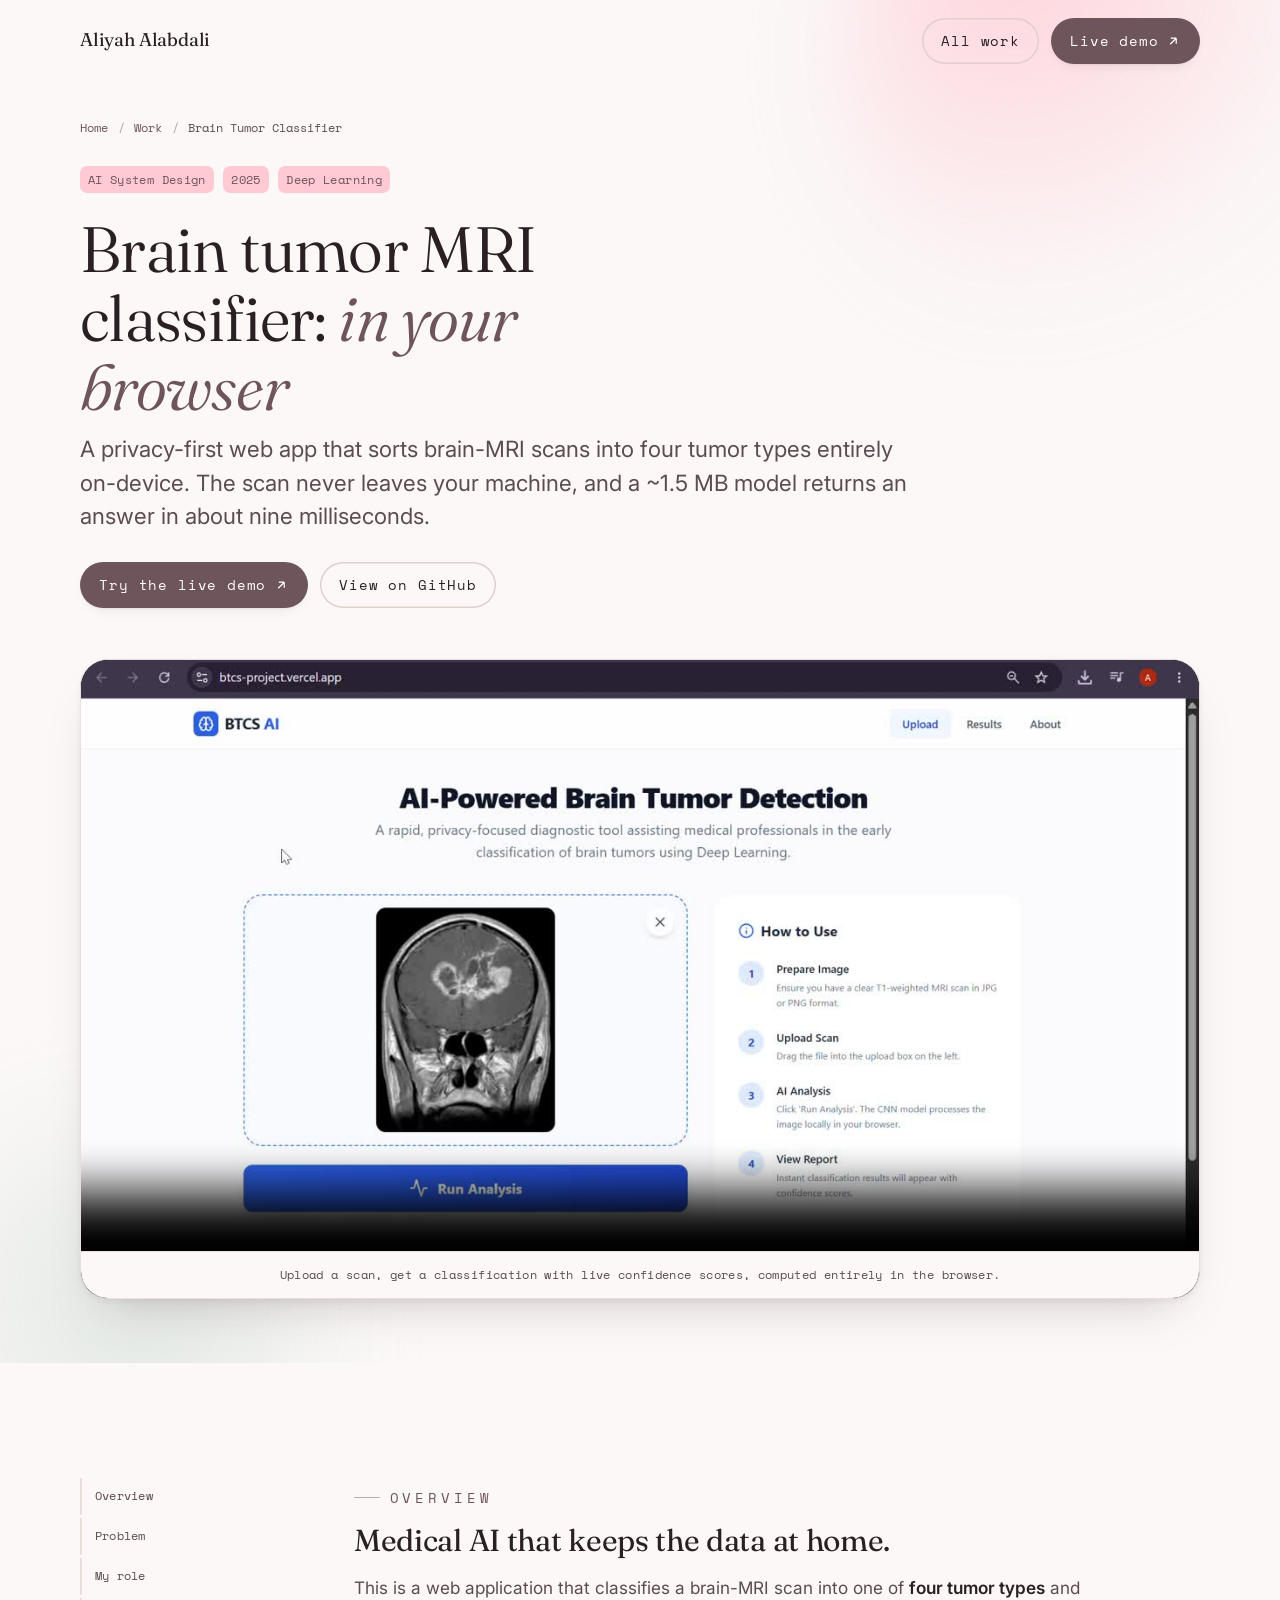
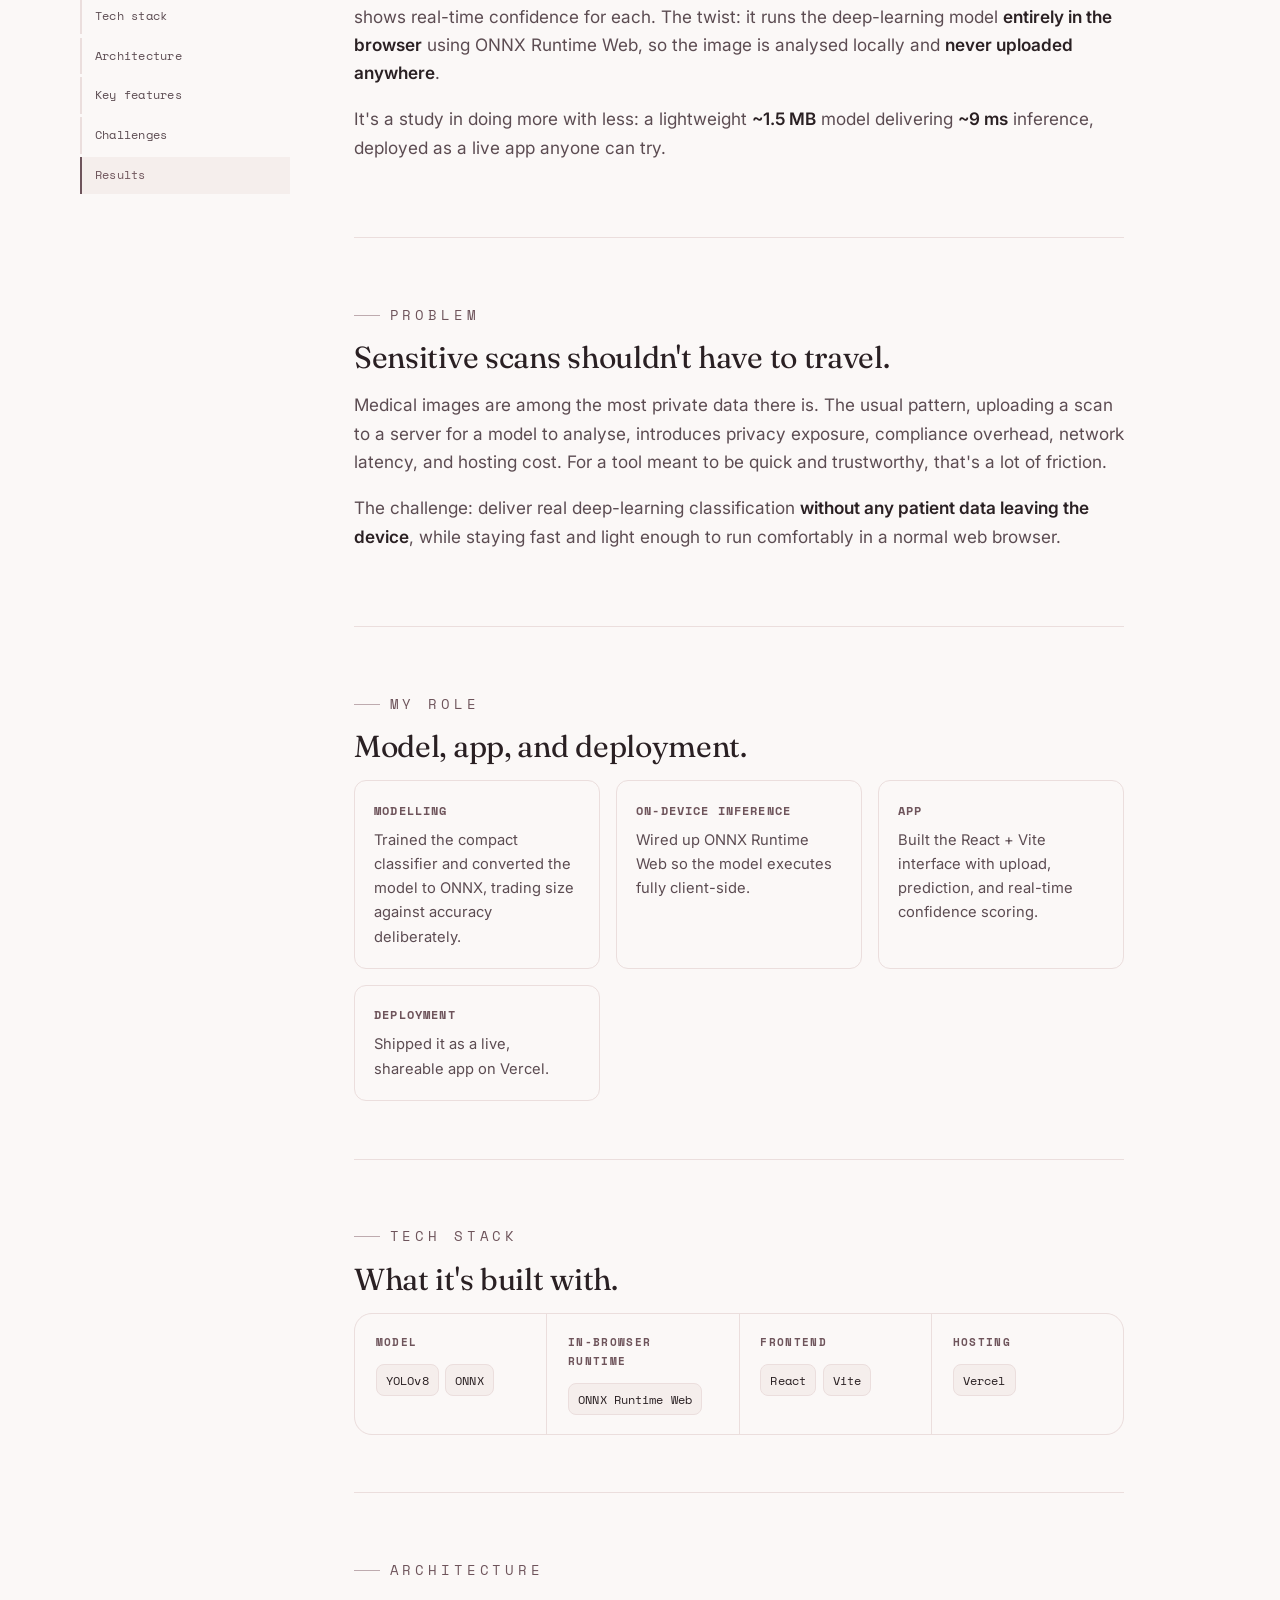
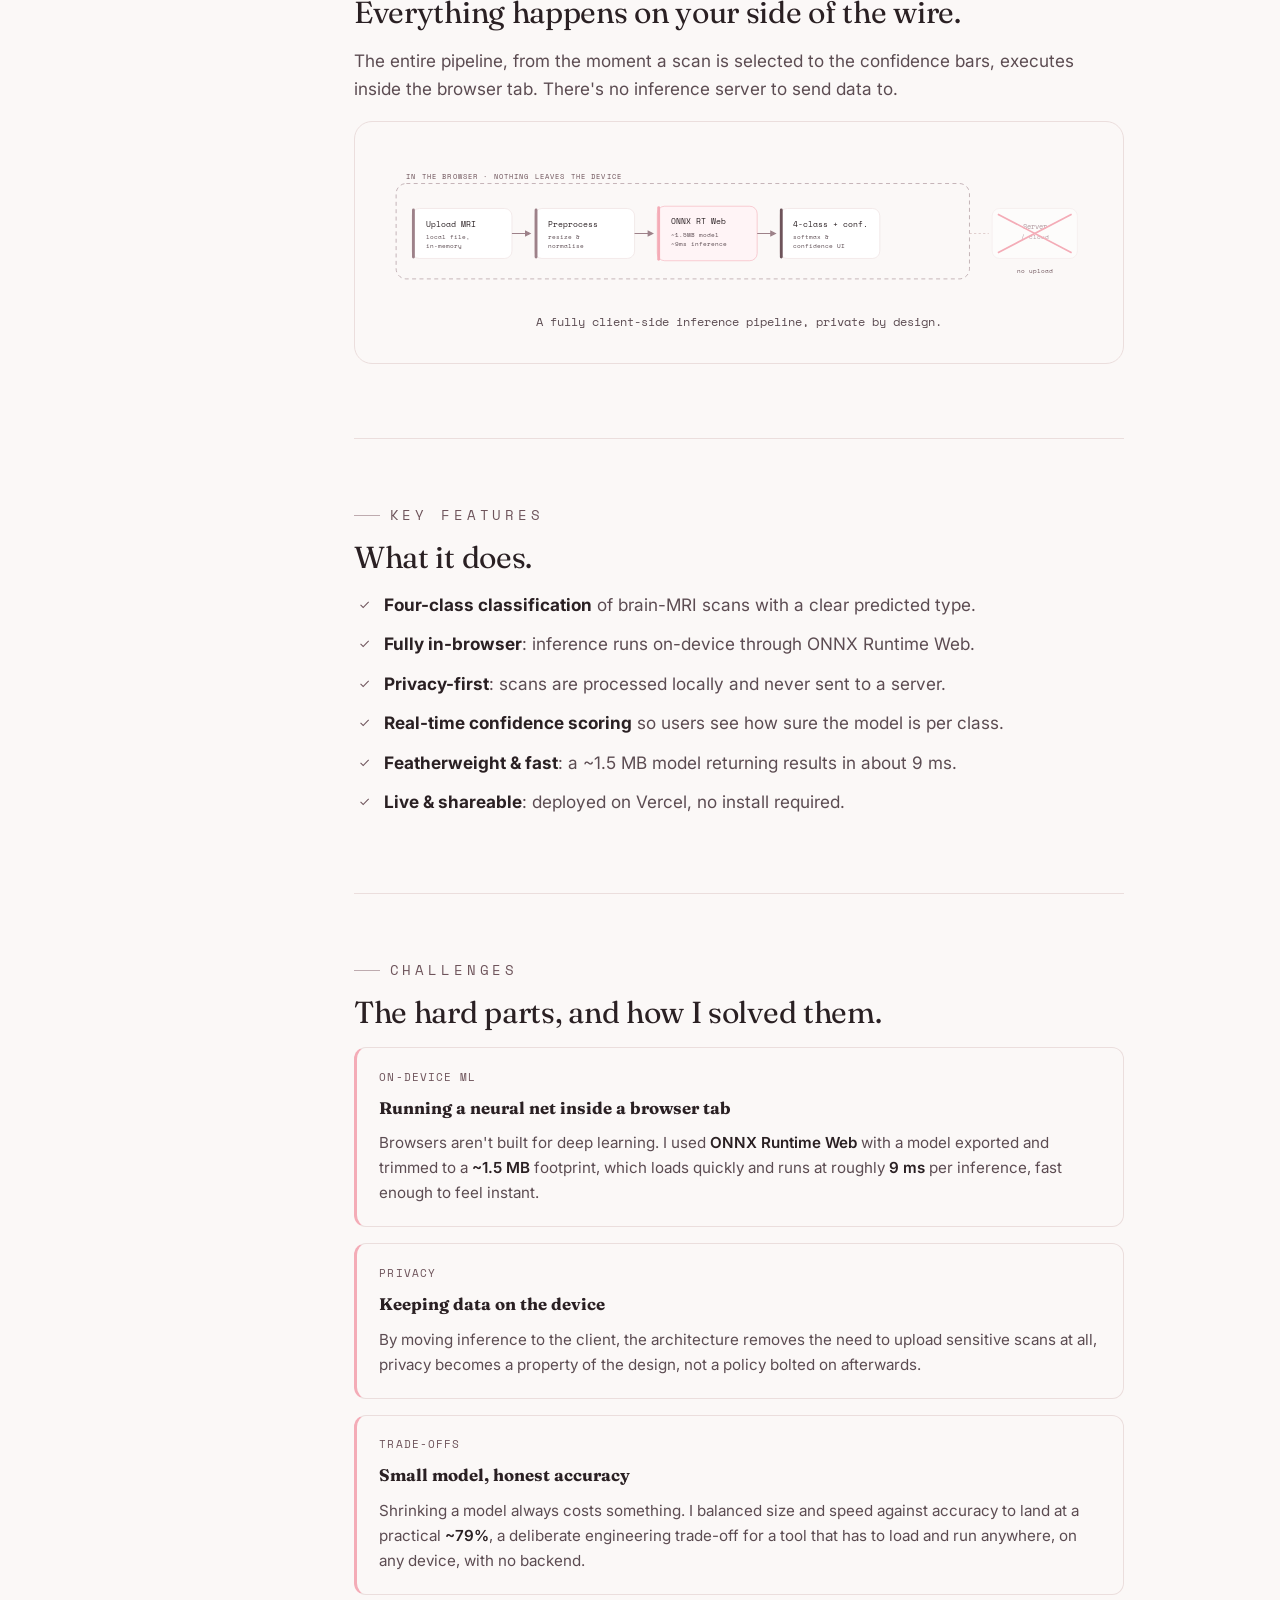
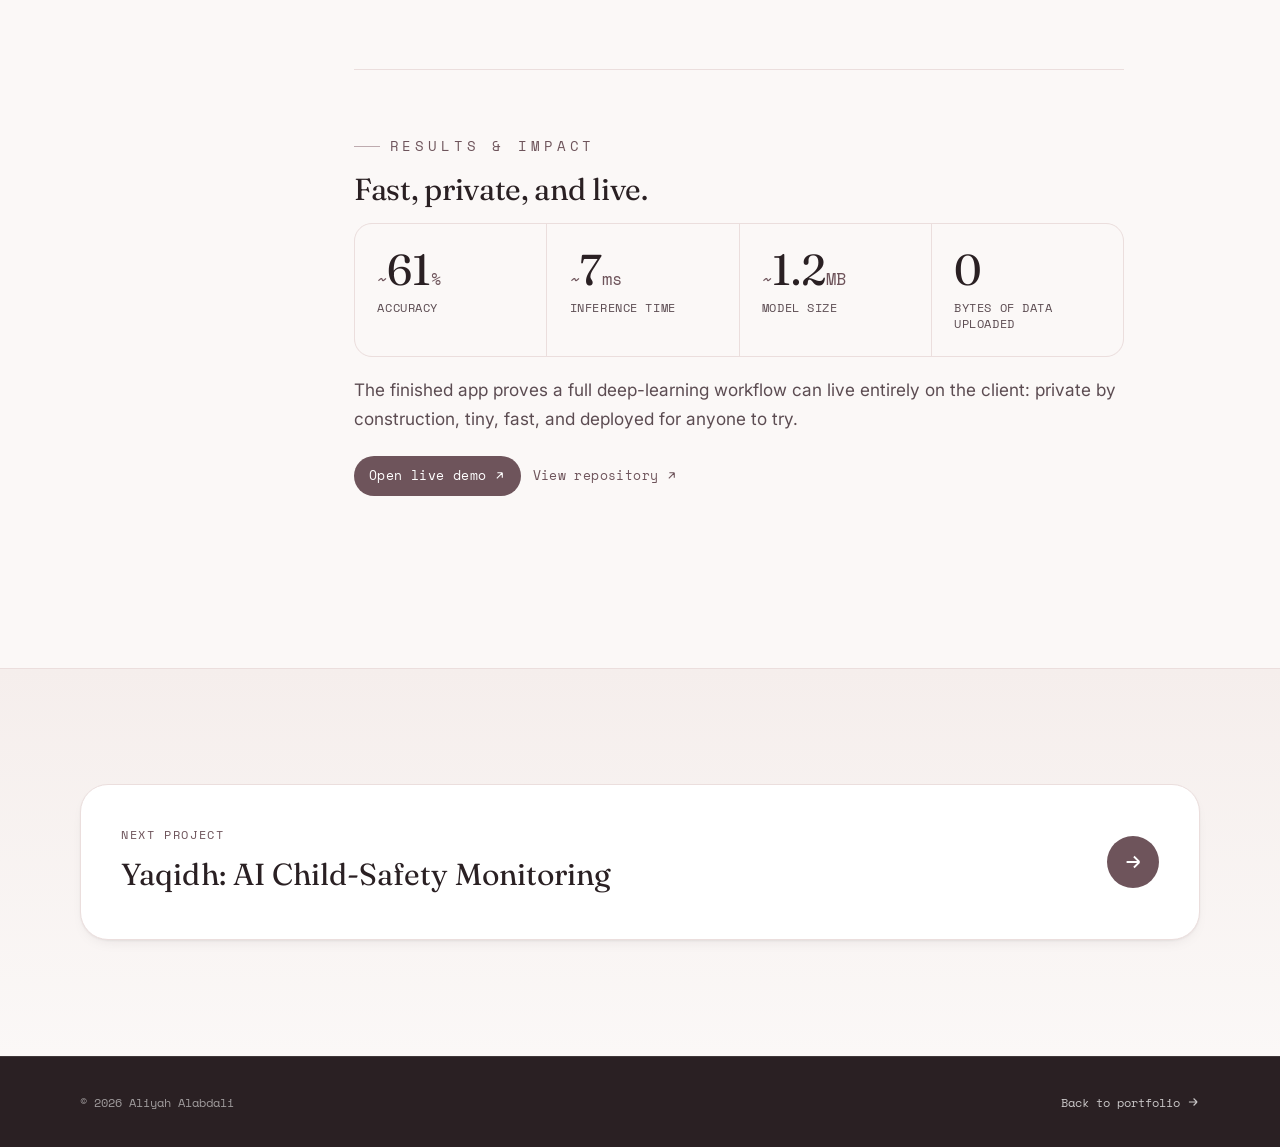
==== projects/brain-tumor.html @ 0efbc399 "Add files via upload" ====
<!DOCTYPE html>
<html lang="en">
<head>
<meta charset="UTF-8">
<meta name="viewport" content="width=device-width, initial-scale=1">
<title>Brain Tumor MRI Classifier · In-browser AI · Aliyah Alabdali</title>
<meta name="description" content="A privacy-first web app that classifies brain-MRI scans into four tumor types entirely in the browser via ONNX Runtime Web. ~79% accuracy, ~9ms inference, ~1.5MB model, no patient data leaving the device. Case study by Aliyah Alabdali.">
<meta name="theme-color" content="#FBF8F7">
<link rel="canonical" href="https://aliyahalabdali.github.io/projects/brain-tumor.html">
<meta property="og:type" content="article">
<meta property="og:title" content="Brain Tumor MRI Classifier · In-browser, Privacy-first">
<meta property="og:description" content="Four-class brain-MRI classification running fully in-browser via ONNX Runtime Web. ~9ms inference, ~1.5MB model.">
<meta property="og:image" content="../assets/media/btcs-poster.jpg">
<meta name="twitter:card" content="summary_large_image">
<link rel="icon" href="data:image/svg+xml,%3Csvg xmlns='http://www.w3.org/2000/svg' viewBox='0 0 100 100'%3E%3Crect width='100' height='100' rx='26' fill='%239D8189'/%3E%3Ctext x='50' y='68' font-family='Georgia,serif' font-size='54' fill='%23fff' text-anchor='middle'%3EA%3C/text%3E%3C/svg%3E">
<link rel="preconnect" href="https://fonts.googleapis.com">
<link rel="preconnect" href="https://fonts.gstatic.com" crossorigin>
<link href="https://fonts.googleapis.com/css2?family=Fraunces:ital,opsz,wght@0,9..144,300..500;1,9..144,300..500&family=Inter:wght@400;500;600;700&family=Space+Mono:wght@400;700&display=swap" rel="stylesheet">
<link rel="stylesheet" href="../assets/css/styles.css">
<link rel="stylesheet" href="../assets/css/project.css">
<script type="application/ld+json">
{"@context":"https://schema.org","@type":"CreativeWork","name":"Brain Tumor MRI Classifier","author":{"@type":"Person","name":"Aliyah Alabdali"},"about":["Deep Learning","Medical imaging","On-device inference"],"keywords":"ONNX Runtime Web, React, Vite, brain MRI, in-browser inference"}
</script>
</head>
<body>
<a class="skip-link" href="#overview">Skip to content</a>

<header class="nav" id="top">
  <div class="wrap nav__inner">
    <a class="brand" href="../index.html" aria-label="Back to Aliyah Alabdali home">
      <span>Aliyah&nbsp;Alabdali</span>
    </a>
    <div class="nav__cta">
      <a class="btn btn--ghost" href="../index.html#work">All work</a>
      <a class="btn btn--primary" href="https://btcs-project.vercel.app/" target="_blank" rel="noopener">Live demo
        <svg viewBox="0 0 24 24" fill="none" stroke="currentColor" stroke-width="2" aria-hidden="true"><path d="M7 17L17 7m0 0H8m9 0v9"/></svg></a>
    </div>
  </div>
</header>

<main>
<section class="case-hero">
  <div class="case-hero__orbs" aria-hidden="true"><div class="orb orb--1"></div><div class="orb orb--2"></div></div>
  <div class="wrap">
    <nav class="crumbs" aria-label="Breadcrumb" data-load data-delay="1">
      <a href="../index.html">Home</a><span>/</span><a href="../index.html#work">Work</a><span>/</span>Brain Tumor Classifier
    </nav>
    <div class="case-hero__meta" data-load data-delay="1">
      <span class="badge">AI System Design</span><span class="badge">2025</span><span class="badge">Deep Learning</span>
    </div>
    <h1 class="case-hero__title" data-load data-delay="2">Brain tumor MRI classifier: <em>in your browser</em></h1>
    <p class="case-hero__lede" data-load data-delay="3">A privacy-first web app that sorts brain-MRI scans into four tumor types
      entirely on-device. The scan never leaves your machine, and a ~1.5&nbsp;MB model returns an answer in about nine
      milliseconds.</p>
    <div class="case-hero__cta" data-load data-delay="4">
      <a class="btn btn--primary" href="https://btcs-project.vercel.app/" target="_blank" rel="noopener">Try the live demo
        <svg viewBox="0 0 24 24" fill="none" stroke="currentColor" stroke-width="2" aria-hidden="true"><path d="M7 17L17 7m0 0H8m9 0v9"/></svg></a>
      <a class="btn btn--ghost" href="https://github.com/AliyahAlabdali/BTCS-Project" target="_blank" rel="noopener">View on GitHub</a>
    </div>
    <figure class="case-figure" data-load data-delay="4">
      <video controls muted loop playsinline preload="metadata" poster="../assets/media/btcs-poster.jpg">
        <source src="../assets/media/btcs-demo.mp4" type="video/mp4">
        Your browser doesn't support embedded video.
      </video>
      <figcaption>Upload a scan, get a classification with live confidence scores, computed entirely in the browser.</figcaption>
    </figure>
  </div>
</section>

<div class="wrap case-body">
  <nav class="case-nav" aria-label="Sections">
    <a href="#overview" class="active">Overview</a>
    <a href="#problem">Problem</a>
    <a href="#role">My role</a>
    <a href="#tech">Tech stack</a>
    <a href="#architecture">Architecture</a>
    <a href="#features">Key features</a>
    <a href="#challenges">Challenges</a>
    <a href="#results">Results</a>
  </nav>

  <div class="case-content">
    <section class="case-block" id="overview" data-reveal>
      <span class="eyebrow">Overview</span>
      <h2>Medical AI that keeps the data at home.</h2>
      <p>This is a web application that classifies a brain-MRI scan into one of <strong>four tumor types</strong> and
        shows real-time confidence for each. The twist: it runs the deep-learning model <strong>entirely in the
        browser</strong> using ONNX Runtime Web, so the image is analysed locally and <strong>never uploaded anywhere</strong>.</p>
      <p>It's a study in doing more with less: a lightweight <strong>~1.5&nbsp;MB</strong> model delivering
        <strong>~9&nbsp;ms</strong> inference, deployed as a live app anyone can try.</p>
    </section>

    <section class="case-block" id="problem" data-reveal>
      <span class="eyebrow">Problem</span>
      <h2>Sensitive scans shouldn't have to travel.</h2>
      <p>Medical images are among the most private data there is. The usual pattern, uploading a scan to a server for
        a model to analyse, introduces privacy exposure, compliance overhead, network latency, and hosting cost.
        For a tool meant to be quick and trustworthy, that's a lot of friction.</p>
      <p>The challenge: deliver real deep-learning classification <strong>without any patient data leaving the
        device</strong>, while staying fast and light enough to run comfortably in a normal web browser.</p>
    </section>

    <section class="case-block" id="role" data-reveal>
      <span class="eyebrow">My role</span>
      <h2>Model, app, and deployment.</h2>
      <div class="role-grid">
        <div class="role-card"><h4>Modelling</h4><p>Trained the compact classifier and converted the model to ONNX, trading size against accuracy deliberately.</p></div>
        <div class="role-card"><h4>On-device inference</h4><p>Wired up ONNX Runtime Web so the model executes fully client-side.</p></div>
        <div class="role-card"><h4>App</h4><p>Built the React + Vite interface with upload, prediction, and real-time confidence scoring.</p></div>
        <div class="role-card"><h4>Deployment</h4><p>Shipped it as a live, shareable app on Vercel.</p></div>
      </div>
    </section>

    <section class="case-block" id="tech" data-reveal>
      <span class="eyebrow">Tech stack</span>
      <h2>What it's built with.</h2>
      <div class="tech-grid">
        <div class="tech-col"><h4>Model</h4><div class="chips"><span class="chip">YOLOv8</span><span class="chip">ONNX</span></div></div>
        <div class="tech-col"><h4>In-browser runtime</h4><div class="chips"><span class="chip">ONNX Runtime Web</span></div></div>
        <div class="tech-col"><h4>Frontend</h4><div class="chips"><span class="chip">React</span><span class="chip">Vite</span></div></div>
        <div class="tech-col"><h4>Hosting</h4><div class="chips"><span class="chip">Vercel</span></div></div>
      </div>
    </section>

    <section class="case-block" id="architecture" data-reveal>
      <span class="eyebrow">Architecture</span>
      <h2>Everything happens on your side of the wire.</h2>
      <p>The entire pipeline, from the moment a scan is selected to the confidence bars, executes inside the
        browser tab. There's no inference server to send data to.</p>
      <figure class="diagram">
        <svg viewBox="0 0 1240 250" role="img" aria-label="In-browser pipeline: upload MRI, client-side preprocess, ONNX Runtime Web running a 1.5MB model, four-class softmax with confidence. A server is shown crossed out to indicate no data is uploaded.">
          <!-- browser boundary -->
          <rect x="16" y="52" width="1010" height="168" rx="18" fill="#FBF8F7" stroke="#9D8189" stroke-dasharray="7 6"/>
          <text x="34" y="44" font-family="Space Mono,monospace" font-size="13" letter-spacing="2" fill="#6E545B">IN THE BROWSER · NOTHING LEAVES THE DEVICE</text>
          <g font-family="Space Mono,monospace">
            <rect x="44" y="96" width="176" height="88" rx="13" fill="#fff" stroke="#EBDEDD"/><rect x="44" y="96" width="5" height="88" rx="2.5" fill="#9D8189"/>
            <text x="68" y="128" font-size="14" fill="#2A2023">Upload MRI</text><text x="68" y="150" font-size="11" fill="#5C4C52">local file,</text><text x="68" y="166" font-size="11" fill="#5C4C52">in-memory</text>

            <rect x="260" y="96" width="176" height="88" rx="13" fill="#fff" stroke="#EBDEDD"/><rect x="260" y="96" width="5" height="88" rx="2.5" fill="#9D8189"/>
            <text x="284" y="128" font-size="14" fill="#2A2023">Preprocess</text><text x="284" y="150" font-size="11" fill="#5C4C52">resize &amp;</text><text x="284" y="166" font-size="11" fill="#5C4C52">normalise</text>

            <rect x="476" y="92" width="176" height="96" rx="13" fill="#FFF4F6" stroke="#F4ACB7"/><rect x="476" y="92" width="5" height="96" rx="2.5" fill="#F4ACB7"/>
            <text x="500" y="124" font-size="14" fill="#2A2023">ONNX RT Web</text><text x="500" y="146" font-size="11" fill="#5C4C52">~1.5MB model</text><text x="500" y="162" font-size="11" fill="#5C4C52">~9ms inference</text>

            <rect x="692" y="96" width="176" height="88" rx="13" fill="#fff" stroke="#EBDEDD"/><rect x="692" y="96" width="5" height="88" rx="2.5" fill="#6E545B"/>
            <text x="716" y="128" font-size="14" fill="#2A2023">4-class + conf.</text><text x="716" y="150" font-size="11" fill="#5C4C52">softmax &amp;</text><text x="716" y="166" font-size="11" fill="#5C4C52">confidence UI</text>
          </g>
          <!-- server crossed out -->
          <g font-family="Space Mono,monospace">
            <rect x="1066" y="96" width="150" height="88" rx="13" fill="#fff" stroke="#EBDEDD" opacity=".6"/>
            <text x="1141" y="132" font-size="13" fill="#9D8189" text-anchor="middle" opacity=".8">Server</text>
            <text x="1141" y="150" font-size="11" fill="#9D8189" text-anchor="middle" opacity=".8">/ cloud</text>
            <line x1="1076" y1="106" x2="1206" y2="174" stroke="#F4ACB7" stroke-width="3"/>
            <line x1="1206" y1="106" x2="1076" y2="174" stroke="#F4ACB7" stroke-width="3"/>
          </g>
          <text x="1141" y="210" font-family="Space Mono,monospace" font-size="11" fill="#6E545B" text-anchor="middle">no upload</text>
          <!-- arrows -->
          <g stroke="#9D8189" stroke-width="2" fill="#9D8189">
            <line x1="220" y1="140" x2="252" y2="140"/><path d="M252 140l-8-4v8z"/>
            <line x1="436" y1="140" x2="468" y2="140"/><path d="M468 140l-8-4v8z"/>
            <line x1="652" y1="140" x2="684" y2="140"/><path d="M684 140l-8-4v8z"/>
          </g>
          <line x1="1026" y1="140" x2="1060" y2="140" stroke="#E0CFCE" stroke-width="2" stroke-dasharray="4 4"/>
        </svg>
        <figcaption>A fully client-side inference pipeline, private by design.</figcaption>
      </figure>
    </section>

    <section class="case-block" id="features" data-reveal>
      <span class="eyebrow">Key features</span>
      <h2>What it does.</h2>
      <ul class="ticks">
        <li><strong>Four-class classification</strong> of brain-MRI scans with a clear predicted type.</li>
        <li><strong>Fully in-browser</strong>: inference runs on-device through ONNX Runtime Web.</li>
        <li><strong>Privacy-first</strong>: scans are processed locally and never sent to a server.</li>
        <li><strong>Real-time confidence scoring</strong> so users see how sure the model is per class.</li>
        <li><strong>Featherweight &amp; fast</strong>: a ~1.5&nbsp;MB model returning results in about 9&nbsp;ms.</li>
        <li><strong>Live &amp; shareable</strong>: deployed on Vercel, no install required.</li>
      </ul>
    </section>

    <section class="case-block" id="challenges" data-reveal>
      <span class="eyebrow">Challenges</span>
      <h2>The hard parts, and how I solved them.</h2>
      <div class="challenge">
        <span class="tag">On-device ML</span>
        <h4>Running a neural net inside a browser tab</h4>
        <p>Browsers aren't built for deep learning. I used <strong>ONNX Runtime Web</strong> with a model exported and
        trimmed to a <strong>~1.5&nbsp;MB</strong> footprint, which loads quickly and runs at roughly
        <strong>9&nbsp;ms</strong> per inference, fast enough to feel instant.</p>
      </div>
      <div class="challenge">
        <span class="tag">Privacy</span>
        <h4>Keeping data on the device</h4>
        <p>By moving inference to the client, the architecture removes the need to upload sensitive scans at all,
        privacy becomes a property of the design, not a policy bolted on afterwards.</p>
      </div>
      <div class="challenge">
        <span class="tag">Trade-offs</span>
        <h4>Small model, honest accuracy</h4>
        <p>Shrinking a model always costs something. I balanced size and speed against accuracy to land at a
        practical <strong>~79%</strong>, a deliberate engineering trade-off for a tool that has to load and run
        anywhere, on any device, with no backend.</p>
      </div>
    </section>

    <section class="case-block" id="results" data-reveal>
      <span class="eyebrow">Results &amp; impact</span>
      <h2>Fast, private, and live.</h2>
      <div class="metrics">
        <div class="metric"><div class="num"><small>~</small><span data-count="79" data-dec="0">79</span><small>%</small></div><div class="lbl">accuracy</div></div>
        <div class="metric"><div class="num"><small>~</small><span data-count="9" data-dec="0">9</span><small>ms</small></div><div class="lbl">inference time</div></div>
        <div class="metric"><div class="num"><small>~</small><span data-count="1.5" data-dec="1">1.5</span><small>MB</small></div><div class="lbl">model size</div></div>
        <div class="metric"><div class="num"><span data-count="0" data-dec="0">0</span></div><div class="lbl">bytes of data uploaded</div></div>
      </div>
      <p>The finished app proves a full deep-learning workflow can live entirely on the client: private by
        construction, tiny, fast, and deployed for anyone to try.</p>
      <div class="prow__links" style="margin-top:1.4rem">
        <a class="link-arrow solid" href="https://btcs-project.vercel.app/" target="_blank" rel="noopener">Open live demo
          <svg viewBox="0 0 24 24" fill="none" stroke="currentColor" stroke-width="2" aria-hidden="true"><path d="M7 17L17 7m0 0H8m9 0v9"/></svg></a>
        <a class="link-arrow" href="https://github.com/AliyahAlabdali/BTCS-Project" target="_blank" rel="noopener">View repository
          <svg viewBox="0 0 24 24" fill="none" stroke="currentColor" stroke-width="2" aria-hidden="true"><path d="M7 17L17 7m0 0H8m9 0v9"/></svg></a>
      </div>
    </section>
  </div>
</div>

<section class="section next-proj">
  <div class="wrap">
    <a href="yaqidh.html" data-reveal>
      <div><div class="t">Next project</div><div class="n">Yaqidh: AI Child-Safety Monitoring</div></div>
      <span class="go"><svg viewBox="0 0 24 24" fill="none" stroke="currentColor" stroke-width="2" width="22" height="22" aria-hidden="true"><path d="M5 12h14m0 0l-6-6m6 6l-6 6"/></svg></span>
    </a>
  </div>
</section>
</main>

<footer class="footer">
  <div class="wrap footer__inner">
    <span>© <span data-year>2026</span> Aliyah Alabdali</span>
    <a class="to-top" href="../index.html">Back to portfolio
      <svg viewBox="0 0 24 24" fill="none" stroke="currentColor" stroke-width="2" width="14" height="14" aria-hidden="true"><path d="M5 12h14m0 0l-6-6m6 6l-6 6"/></svg></a>
  </div>
</footer>
<script src="../assets/js/main.js" defer></script>
</body>
</html>
---- assets/css/styles.css ----
/* =========================================================================
   Aliyah Alabdali - Portfolio
   Design system: "Datasheet Editorial"
   Soft pastel palette + editorial serif + instrument-grade mono metrics.
   Palette is used exactly as provided; only mauve-family shades/tints are
   derived for text legibility and WCAG-AA contrast.
   ========================================================================= */

/* ----- Tokens ----------------------------------------------------------- */
:root{
  /* Brand palette (exact, provided) */
  --white:#FFFFFF;
  --alabaster:#D8E2DC;
  --pastel:#FFCAD4;
  --cherry:#F4ACB7;
  --mauve:#9D8189;

  /* Derived neutrals (same mauve family) for legibility + contrast */
  --cream:#FBF8F7;
  --cream-2:#F5EEEC;
  --ink:#2A2023;      /* body text - 15.7:1 on white */
  --ink-2:#5C4C52;    /* secondary text - ~7:1 */
  --mauve-deep:#6E545B;/* buttons/links on light - white text 7:1 */
  --line:#EBDEDD;     /* hairline rules */
  --line-strong:#E0CFCE;

  /* Type */
  --f-display:"Fraunces",Georgia,"Times New Roman",serif;
  --f-body:"Inter",system-ui,-apple-system,"Segoe UI",Roboto,sans-serif;
  --f-mono:"Space Mono","SF Mono",ui-monospace,Menlo,monospace;

  /* Scale */
  --step--1:clamp(.78rem,.75rem + .15vw,.86rem);
  --step-0:clamp(1rem,.96rem + .2vw,1.075rem);
  --step-1:clamp(1.2rem,1.1rem + .5vw,1.4rem);
  --step-2:clamp(1.45rem,1.25rem + 1vw,1.9rem);
  --step-3:clamp(1.85rem,1.5rem + 1.8vw,2.7rem);
  --step-4:clamp(2.4rem,1.8rem + 3vw,4rem);
  --step-5:clamp(3rem,2rem + 5.4vw,6.2rem);

  /* Space */
  --gutter:clamp(1.15rem,4vw,2.5rem);
  --section-y:clamp(4.5rem,9vw,8rem);
  --maxw:1200px;

  --radius:18px;
  --radius-sm:12px;
  --radius-lg:28px;
  --shadow-sm:0 1px 2px rgba(42,32,35,.05),0 6px 18px -12px rgba(42,32,35,.22);
  --shadow-md:0 2px 6px rgba(42,32,35,.06),0 24px 48px -28px rgba(110,84,91,.4);
  --ease:cubic-bezier(.22,.61,.36,1);
}

/* ----- Reset ------------------------------------------------------------ */
*,*::before,*::after{box-sizing:border-box}
*{margin:0}
html{-webkit-text-size-adjust:100%;scroll-behavior:smooth}
@media (prefers-reduced-motion:reduce){html{scroll-behavior:auto}}
body{
  font-family:var(--f-body);
  font-size:var(--step-0);
  line-height:1.65;
  color:var(--ink);
  background:var(--cream);
  -webkit-font-smoothing:antialiased;
  text-rendering:optimizeLegibility;
  overflow-x:hidden;
}
img,video,svg{display:block;max-width:100%;height:auto}
a{color:inherit;text-decoration:none}
button{font:inherit;color:inherit;cursor:pointer;border:0;background:none}
ul{list-style:none;padding:0}
:focus-visible{outline:2.5px solid var(--mauve-deep);outline-offset:3px;border-radius:4px}
::selection{background:var(--cherry);color:var(--ink)}

/* ----- Layout helpers --------------------------------------------------- */
.wrap{width:100%;max-width:var(--maxw);margin-inline:auto;padding-inline:var(--gutter)}
.section{padding-block:var(--section-y)}
.skip-link{position:absolute;left:-999px;top:0;z-index:200;background:var(--ink);color:#fff;
  padding:.7rem 1.1rem;border-radius:0 0 10px 0;font:600 .9rem var(--f-body)}
.skip-link:focus{left:0}

/* ----- Typographic devices --------------------------------------------- */
.eyebrow{
  font-family:var(--f-mono);
  font-size:var(--step--1);
  letter-spacing:.28em;
  text-transform:uppercase;
  color:var(--mauve-deep);
  display:inline-flex;align-items:center;gap:.7em;
}
.eyebrow::before{content:"";width:26px;height:1px;background:var(--mauve);opacity:.65}
.eyebrow.no-rule::before{display:none}

.h-display{font-family:var(--f-display);font-weight:340;line-height:1.02;
  font-optical-sizing:auto;letter-spacing:-.015em}
h1,h2,h3{font-family:var(--f-display);font-weight:400;line-height:1.08;
  letter-spacing:-.01em;color:var(--ink);font-optical-sizing:auto}
.section-title{font-size:var(--step-3);margin-top:.7rem;max-width:20ch}
.lede{font-size:var(--step-1);color:var(--ink-2);line-height:1.5;max-width:56ch;font-weight:400}

.mono{font-family:var(--f-mono)}
.muted{color:var(--ink-2)}
.rule{height:1px;background:var(--line);border:0}

/* ----- Buttons ---------------------------------------------------------- */
.btn{display:inline-flex;align-items:center;gap:.55em;font-family:var(--f-mono);
  font-size:var(--step--1);letter-spacing:.06em;padding:.85em 1.4em;border-radius:100px;
  transition:transform .35s var(--ease),background .3s,box-shadow .35s,color .3s;
  will-change:transform;white-space:nowrap}
.btn svg{width:1.05em;height:1.05em;transition:transform .35s var(--ease)}
.btn--primary{background:var(--mauve-deep);color:#fff;box-shadow:var(--shadow-sm)}
.btn--primary:hover{transform:translateY(-2px);box-shadow:var(--shadow-md);background:#5c454b}
.btn--primary:hover svg{transform:translate(2px,-2px)}
.btn--ghost{background:transparent;color:var(--ink);box-shadow:inset 0 0 0 1.5px var(--line-strong)}
.btn--ghost:hover{transform:translateY(-2px);box-shadow:inset 0 0 0 1.5px var(--mauve);color:var(--mauve-deep)}
.btn--light{background:#fff;color:var(--ink);box-shadow:var(--shadow-sm)}
.btn--light:hover{transform:translateY(-2px);box-shadow:var(--shadow-md)}

/* ----- Navigation ------------------------------------------------------- */
.nav{position:fixed;inset:0 0 auto 0;z-index:100;transition:background .4s,box-shadow .4s,padding .4s}
.nav__inner{display:flex;align-items:center;justify-content:space-between;
  gap:1rem;padding-block:1.1rem}
.nav.is-stuck{background:rgba(251,248,247,.82);backdrop-filter:blur(14px) saturate(1.3);
  -webkit-backdrop-filter:blur(14px) saturate(1.3);box-shadow:0 1px 0 var(--line)}
.nav.is-stuck .nav__inner{padding-block:.7rem}
.brand{display:inline-flex;align-items:center;gap:.6rem;font-family:var(--f-display);
  font-size:1.15rem;letter-spacing:-.01em}
.brand .monogram{width:38px;height:38px;flex:0 0 auto}
.nav__links{display:flex;align-items:center;gap:1.9rem}
.nav__links a{font-family:var(--f-mono);font-size:.8rem;letter-spacing:.02em;color:var(--ink-2);
  position:relative;padding-block:.3rem;transition:color .25s}
.nav__links a::after{content:"";position:absolute;left:0;bottom:0;width:100%;height:1.5px;
  background:var(--mauve);transform:scaleX(0);transform-origin:left;transition:transform .35s var(--ease)}
.nav__links a:hover,.nav__links a[aria-current="true"]{color:var(--ink)}
.nav__links a:hover::after,.nav__links a[aria-current="true"]::after{transform:scaleX(1)}
.nav__menu .btn{display:none}
.nav__cta{display:flex;align-items:center;gap:.75rem}
.nav__toggle{display:none;width:44px;height:44px;border-radius:12px;align-items:center;justify-content:center}
.nav__toggle span{width:20px;height:1.6px;background:var(--ink);position:relative;transition:.3s}
.nav__toggle span::before,.nav__toggle span::after{content:"";position:absolute;left:0;width:20px;height:1.6px;background:var(--ink);transition:.3s}
.nav__toggle span::before{top:-6px}.nav__toggle span::after{top:6px}
.nav.is-open .nav__toggle span{background:transparent}
.nav.is-open .nav__toggle span::before{top:0;transform:rotate(45deg)}
.nav.is-open .nav__toggle span::after{top:0;transform:rotate(-45deg)}

/* ----- Hero ------------------------------------------------------------- */
.hero{position:relative;padding-top:clamp(7rem,14vh,10rem);padding-bottom:var(--section-y);overflow:hidden}
.hero__orbs{position:absolute;inset:0;z-index:0;pointer-events:none;filter:blur(48px);opacity:.85}
.orb{position:absolute;border-radius:50%;mix-blend-mode:multiply}
.orb--1{width:44vmax;height:44vmax;top:-16vmax;right:-10vmax;
  background:radial-gradient(circle at 30% 30%,var(--pastel),transparent 62%)}
.orb--2{width:38vmax;height:38vmax;bottom:-18vmax;left:-12vmax;
  background:radial-gradient(circle at 60% 40%,var(--alabaster),transparent 60%)}
.orb--3{width:30vmax;height:30vmax;top:18%;left:38%;
  background:radial-gradient(circle at 50% 50%,var(--cherry),transparent 58%);opacity:.5}
.hero__grid{position:relative;z-index:1;display:grid;grid-template-columns:1.35fr .9fr;
  gap:clamp(2rem,5vw,4.5rem);align-items:center}
.hero__status{display:inline-flex;align-items:center;gap:.6em;font-family:var(--f-mono);
  font-size:var(--step--1);color:var(--ink-2);background:rgba(255,255,255,.6);
  border:1px solid var(--line);padding:.45em .9em;border-radius:100px;backdrop-filter:blur(6px)}
.dot{width:8px;height:8px;border-radius:50%;background:#4caf7d;box-shadow:0 0 0 0 rgba(76,175,125,.5);
  animation:pulse 2.4s infinite}
@keyframes pulse{0%{box-shadow:0 0 0 0 rgba(76,175,125,.45)}70%{box-shadow:0 0 0 9px rgba(76,175,125,0)}100%{box-shadow:0 0 0 0 rgba(76,175,125,0)}}
.hero__name{font-size:var(--step-5);font-weight:300;margin:.5rem 0 .1rem;letter-spacing:-.025em}
.hero__name em{font-style:italic;font-weight:340;color:var(--mauve-deep)}
.hero__role{font-family:var(--f-mono);font-size:clamp(.85rem,.7rem + .6vw,1.05rem);
  letter-spacing:.14em;text-transform:uppercase;color:var(--ink-2);margin-bottom:1.3rem}
.hero__role b{color:var(--ink);font-weight:400}
.hero__lede{font-size:1.075rem;color:var(--ink-2);max-width:46ch;line-height:1.6}
.hero__cta{display:flex;flex-wrap:wrap;gap:.8rem;margin-top:2rem}
.hero__socials{display:flex;gap:1.4rem;margin-top:1.8rem;font-family:var(--f-mono);font-size:.82rem}
.hero__socials a{display:inline-flex;align-items:center;gap:.5em;color:var(--ink-2);transition:color .25s}
.hero__socials a:hover{color:var(--mauve-deep)}
.hero__socials svg{width:1.1em;height:1.1em}

/* Hero spec card (signature: instrument readout) */
.spec-card{position:relative;background:rgba(255,255,255,.7);border:1px solid var(--line);
  border-radius:var(--radius-lg);padding:clamp(1.4rem,3vw,2rem);box-shadow:var(--shadow-md);
  backdrop-filter:blur(8px)}
.spec-card__head{display:flex;justify-content:space-between;align-items:center;
  font-family:var(--f-mono);font-size:.72rem;letter-spacing:.2em;text-transform:uppercase;
  color:var(--mauve-deep);padding-bottom:1rem;border-bottom:1px solid var(--line)}
.spec-row{display:flex;justify-content:space-between;align-items:baseline;gap:1rem;
  padding:.95rem 0;border-bottom:1px solid var(--line)}
.spec-row:last-child{border-bottom:0;padding-bottom:0}
.spec-row .k{font-family:var(--f-mono);font-size:.74rem;letter-spacing:.05em;color:var(--ink-2);
  text-transform:uppercase}
.spec-row .v{font-family:var(--f-display);font-size:var(--step-2);line-height:1;color:var(--ink)}
.spec-row .v small{font-family:var(--f-mono);font-size:.5em;color:var(--mauve-deep);letter-spacing:0}
.medallion{width:100%;aspect-ratio:1;max-width:210px;margin:-.4rem auto 1rem}

/* ----- Metric strip (reusable) ----------------------------------------- */
.metrics{display:grid;grid-template-columns:repeat(auto-fit,minmax(150px,1fr));
  gap:1px;background:var(--line);border:1px solid var(--line);border-radius:var(--radius);overflow:hidden}
.metric{background:var(--cream);padding:1.5rem 1.4rem}
.metric .num{font-family:var(--f-display);font-size:var(--step-3);line-height:1;color:var(--ink)}
.metric .num small{font-family:var(--f-mono);font-size:.4em;color:var(--mauve-deep);letter-spacing:0}
.metric .lbl{font-family:var(--f-mono);font-size:.72rem;letter-spacing:.05em;color:var(--ink-2);
  text-transform:uppercase;margin-top:.55rem;line-height:1.4}

/* ----- Section header --------------------------------------------------- */
.sec-head{max-width:60ch;margin-bottom:clamp(2.2rem,5vw,3.4rem)}
.sec-head--split{display:grid;grid-template-columns:1fr auto;align-items:end;gap:1.5rem;max-width:none}
.sec-head--split .txt{max-width:52ch}

/* ----- About ------------------------------------------------------------ */
.about{background:linear-gradient(180deg,var(--cream),var(--cream-2))}
.about__grid{display:grid;grid-template-columns:1.4fr .9fr;gap:clamp(2rem,5vw,4rem);align-items:start}
.about__body p{margin-bottom:1.1rem;color:var(--ink-2);font-size:1.075rem;line-height:1.65}
.about__body p strong{color:var(--ink);font-weight:600}
.facts{background:#fff;border:1px solid var(--line);border-radius:var(--radius);
  padding:1.6rem;box-shadow:var(--shadow-sm)}
.facts h3{font-family:var(--f-mono);font-size:.74rem;letter-spacing:.2em;text-transform:uppercase;
  color:var(--mauve-deep);margin-bottom:.4rem}
.fact{display:flex;gap:1rem;padding:.9rem 0;border-bottom:1px solid var(--line)}
.fact:last-child{border-bottom:0;padding-bottom:0}
.fact .icon{width:20px;height:20px;color:var(--mauve);flex:0 0 auto;margin-top:.15rem}
.fact .t{font-family:var(--f-mono);font-size:.68rem;letter-spacing:.1em;text-transform:uppercase;color:var(--ink-2)}
.fact .d{font-size:.98rem;color:var(--ink);line-height:1.35}

/* ----- Skills ----------------------------------------------------------- */
.skills__grid{display:grid;grid-template-columns:repeat(auto-fit,minmax(255px,1fr));gap:1.1rem}
.skill-card{background:#fff;border:1px solid var(--line);border-radius:var(--radius);
  padding:1.5rem 1.4rem;transition:transform .4s var(--ease),box-shadow .4s,border-color .4s}
.skill-card:hover{transform:translateY(-4px);box-shadow:var(--shadow-md);border-color:var(--line-strong)}
.skill-card__head{display:flex;align-items:center;gap:.8rem;margin-bottom:1.15rem}
.skill-card__ic{width:40px;height:40px;border-radius:11px;display:grid;place-items:center;
  background:var(--pastel);color:var(--mauve-deep);flex:0 0 auto}
.skill-card__ic svg{width:20px;height:20px}
.skill-card h3{font-size:var(--step-1);font-family:var(--f-display)}
.skill-card__idx{margin-left:auto;font-family:var(--f-mono);font-size:.72rem;color:var(--mauve);letter-spacing:.1em}
.chips{display:flex;flex-wrap:wrap;gap:.5rem}
.chip{font-family:var(--f-mono);font-size:.76rem;letter-spacing:.01em;color:var(--ink);
  background:var(--cream-2);border:1px solid var(--line);border-radius:8px;padding:.4em .75em;
  transition:background .25s,color .25s,border-color .25s}
.skill-card:hover .chip{background:#fff}
.chip:hover{background:var(--cherry);border-color:var(--cherry);color:var(--ink)}

/* ----- Projects (feature rows) ----------------------------------------- */
.projects{background:linear-gradient(180deg,var(--cream-2),var(--cream))}
.prow{display:grid;grid-template-columns:1fr 1fr;gap:clamp(1.6rem,4vw,3.5rem);align-items:center;
  padding-block:clamp(2.5rem,5vw,4rem);border-top:1px solid var(--line)}
.prow:first-of-type{border-top:0;padding-top:0}
.prow--flip .prow__media{order:2}
.prow__media{position:relative;border-radius:var(--radius-lg);overflow:hidden;
  box-shadow:var(--shadow-md);background:var(--alabaster);aspect-ratio:16/10}
.prow__media video,.prow__media img{width:100%;height:100%;object-fit:cover}
.prow__badge{position:absolute;top:1rem;left:1rem;z-index:2;font-family:var(--f-mono);
  font-size:.68rem;letter-spacing:.12em;text-transform:uppercase;background:rgba(42,32,35,.72);
  color:#fff;padding:.4em .8em;border-radius:100px;backdrop-filter:blur(4px)}
.prow__idx{font-family:var(--f-mono);font-size:.8rem;letter-spacing:.2em;color:var(--mauve-deep)}
.prow__title{font-size:var(--step-3);margin:.6rem 0 .3rem}
.prow__sub{font-family:var(--f-mono);font-size:.82rem;color:var(--ink-2);letter-spacing:.03em;margin-bottom:1.1rem}
.prow__desc{color:var(--ink-2);font-size:var(--step-0);margin-bottom:1.3rem;max-width:48ch}
.prow__stats{display:flex;flex-wrap:wrap;gap:1.8rem;margin-bottom:1.4rem}
.pstat .n{font-family:var(--f-display);font-size:var(--step-2);line-height:1;color:var(--ink)}
.pstat .n small{font-family:var(--f-mono);font-size:.42em;color:var(--mauve-deep)}
.pstat .l{font-family:var(--f-mono);font-size:.68rem;letter-spacing:.06em;text-transform:uppercase;
  color:var(--ink-2);margin-top:.4rem}
.prow__tags{display:flex;flex-wrap:wrap;gap:.45rem;margin-bottom:1.5rem}
.prow__links{display:flex;flex-wrap:wrap;gap:.7rem}
.link-arrow{display:inline-flex;align-items:center;gap:.5em;font-family:var(--f-mono);
  font-size:.82rem;letter-spacing:.03em;color:var(--mauve-deep);transition:gap .3s var(--ease)}
.link-arrow svg{width:1em;height:1em;transition:transform .3s var(--ease)}
.link-arrow:hover{gap:.85em}
.link-arrow.solid{background:var(--mauve-deep);color:#fff;padding:.7em 1.15em;border-radius:100px}
.link-arrow.solid:hover{background:#5c454b}

/* ----- Experience / timeline ------------------------------------------- */
.timeline{position:relative;margin-left:.5rem;padding-left:2.2rem;
  border-left:1.5px solid var(--line-strong)}
.tl-item{position:relative;padding-bottom:2.6rem}
.tl-item:last-child{padding-bottom:0}
.tl-item::before{content:"";position:absolute;left:calc(-2.2rem - .75px);top:.35rem;width:13px;height:13px;
  border-radius:50%;background:var(--cream);border:2.5px solid var(--mauve);transform:translateX(-50%)}
.tl-item .when{font-family:var(--f-mono);font-size:.74rem;letter-spacing:.06em;color:var(--mauve-deep);
  text-transform:uppercase}
.tl-item h3{font-size:var(--step-1);margin:.35rem 0 .1rem}
.tl-item .org{font-family:var(--f-mono);font-size:.85rem;color:var(--ink-2);margin-bottom:.8rem}
.tl-item ul{display:grid;gap:.5rem}
.tl-item li{position:relative;padding-left:1.3rem;color:var(--ink-2);font-size:.98rem;line-height:1.5}
.tl-item li::before{content:"";position:absolute;left:0;top:.65em;width:6px;height:6px;border-radius:2px;
  background:var(--cherry);transform:rotate(45deg)}

/* ----- Education + Certifications -------------------------------------- */
.edu-grid{display:grid;grid-template-columns:1fr 1fr;gap:clamp(1.6rem,4vw,3rem)}
.panel{background:#fff;border:1px solid var(--line);border-radius:var(--radius);padding:clamp(1.5rem,3vw,2rem);
  box-shadow:var(--shadow-sm)}
.panel > .eyebrow{margin-bottom:1.4rem}
.edu-item{border-top:1px solid var(--line);padding-top:1.2rem;margin-top:1.2rem}
.edu-item:first-of-type{border-top:0;padding-top:0;margin-top:0}
.edu-item h3{font-size:var(--step-1)}
.edu-item .meta{font-family:var(--f-mono);font-size:.78rem;color:var(--ink-2);margin:.3rem 0 .5rem}
.badges{display:flex;flex-wrap:wrap;gap:.5rem;margin-top:.5rem}
.badge{font-family:var(--f-mono);font-size:.72rem;letter-spacing:.03em;color:var(--mauve-deep);
  background:var(--pastel);border-radius:7px;padding:.35em .7em}
.cert{display:flex;gap:.9rem;align-items:flex-start;border-top:1px solid var(--line);padding:1rem 0}
.cert:first-of-type{border-top:0;padding-top:0}
.cert__mark{width:34px;height:34px;border-radius:9px;background:var(--alabaster);color:var(--mauve-deep);
  display:grid;place-items:center;flex:0 0 auto}
.cert__mark svg{width:17px;height:17px}
.cert h4{font-family:var(--f-body);font-weight:600;font-size:.98rem;line-height:1.3;color:var(--ink)}
.cert .issuer{font-family:var(--f-mono);font-size:.74rem;color:var(--ink-2);margin-top:.15rem}

/* ----- GitHub ----------------------------------------------------------- */
.gh{background:linear-gradient(180deg,var(--cream),var(--cream-2))}
.gh__stats{display:grid;grid-template-columns:1fr;gap:1.1rem;margin-bottom:2rem}
.gh-panel{background:#fff;border:1px solid var(--line);border-radius:var(--radius);
  padding:1.5rem 1.6rem;box-shadow:var(--shadow-sm);display:flex;flex-direction:column;justify-content:center}
.gh-panel__head{display:flex;justify-content:space-between;align-items:center;gap:1rem;
  font-family:var(--f-mono);font-size:.72rem;letter-spacing:.16em;text-transform:uppercase;
  color:var(--mauve-deep);padding-bottom:1.2rem;margin-bottom:1.3rem;border-bottom:1px solid var(--line)}
.gh-panel__head .mono{letter-spacing:.02em;color:var(--ink-2);text-transform:none}
.gh-stat-row{display:flex;gap:1.4rem;justify-content:space-between}
.gh-stat{text-align:left}
.gh-stat .n{font-family:var(--f-display);font-size:var(--step-3);line-height:1;color:var(--ink)}
.gh-stat .l{font-family:var(--f-mono);font-size:.68rem;letter-spacing:.04em;text-transform:uppercase;
  color:var(--ink-2);margin-top:.5rem;line-height:1.4}
.lang-bar{display:flex;height:11px;border-radius:100px;overflow:hidden;margin-bottom:1.3rem;background:var(--cream-2)}
.lang-bar span{height:100%}
.lang-bar span:not(:last-child){margin-right:2px}
.lang-legend{display:flex;flex-wrap:wrap;gap:.5rem 1.4rem}
.lang-legend span{display:inline-flex;align-items:center;gap:.5em;font-family:var(--f-mono);
  font-size:.8rem;color:var(--ink-2)}
.lang-legend i{width:10px;height:10px;border-radius:50%;flex:0 0 auto}
.repos{display:grid;grid-template-columns:repeat(auto-fit,minmax(255px,1fr));gap:1.1rem}
.repo{display:block;background:#fff;border:1px solid var(--line);border-radius:var(--radius);
  padding:1.4rem;box-shadow:var(--shadow-sm);transition:transform .4s var(--ease),box-shadow .4s,border-color .4s}
.repo:hover{transform:translateY(-4px);box-shadow:var(--shadow-md);border-color:var(--mauve)}
.repo__top{display:flex;align-items:center;gap:.6rem;margin-bottom:.7rem}
.repo__top svg{width:18px;height:18px;color:var(--mauve-deep)}
.repo__name{font-family:var(--f-mono);font-size:.92rem;color:var(--ink);word-break:break-word}
.repo__desc{color:var(--ink-2);font-size:.9rem;line-height:1.5;margin-bottom:1rem;min-height:2.7em}
.repo__meta{display:flex;gap:1.2rem;font-family:var(--f-mono);font-size:.74rem;color:var(--ink-2)}
.repo__meta span{display:inline-flex;align-items:center;gap:.4em}
.repo__lang{width:10px;height:10px;border-radius:50%}

/* ----- Contact ---------------------------------------------------------- */
.contact{position:relative;overflow:hidden;background:var(--ink);color:#fff}
.contact .orb{filter:blur(60px)}
.contact__orb1{position:absolute;width:40vmax;height:40vmax;border-radius:50%;top:-15vmax;left:-10vmax;
  background:radial-gradient(circle,var(--mauve),transparent 65%);opacity:.55;pointer-events:none}
.contact__orb2{position:absolute;width:34vmax;height:34vmax;border-radius:50%;bottom:-16vmax;right:-8vmax;
  background:radial-gradient(circle,var(--cherry),transparent 62%);opacity:.4;pointer-events:none}
.contact .wrap{position:relative;z-index:1}
.contact .eyebrow{color:var(--cherry)}
.contact .eyebrow::before{background:var(--cherry)}
.contact__title{font-size:var(--step-4);color:#fff;max-width:16ch;margin:.6rem 0 1.2rem}
.contact__title em{font-style:italic;color:var(--pastel)}
.contact__lede{color:rgba(255,255,255,.72);font-size:var(--step-1);max-width:52ch;margin-bottom:2.4rem}
.contact__grid{display:grid;grid-template-columns:1fr 1fr;gap:clamp(2rem,5vw,4rem);align-items:start}
.clink{display:flex;align-items:center;gap:1rem;padding:1.05rem 0;border-top:1px solid rgba(255,255,255,.12);
  transition:padding-left .35s var(--ease)}
.clink:last-child{border-bottom:1px solid rgba(255,255,255,.12)}
.clink:hover{padding-left:.6rem}
.clink__ic{width:38px;height:38px;border-radius:10px;background:rgba(255,255,255,.08);display:grid;
  place-items:center;flex:0 0 auto;transition:background .3s}
.clink:hover .clink__ic{background:var(--mauve)}
.clink__ic svg{width:18px;height:18px;color:#fff}
.clink .t{font-family:var(--f-mono);font-size:.72rem;letter-spacing:.1em;text-transform:uppercase;
  color:rgba(255,255,255,.55)}
.clink .d{color:#fff;font-size:1rem;word-break:break-word}
.clink .go{margin-left:auto;color:rgba(255,255,255,.4);transition:transform .3s,color .3s}
.clink:hover .go{transform:translate(3px,-3px);color:var(--pastel)}

/* Contact form */
.form{display:grid;gap:1rem}
.field{display:grid;gap:.4rem}
.field label{font-family:var(--f-mono);font-size:.72rem;letter-spacing:.1em;text-transform:uppercase;
  color:rgba(255,255,255,.6)}
.field input,.field textarea{font-family:var(--f-body);font-size:.98rem;color:#fff;
  background:rgba(255,255,255,.06);border:1px solid rgba(255,255,255,.16);border-radius:12px;
  padding:.85rem 1rem;transition:border-color .3s,background .3s}
.field input::placeholder,.field textarea::placeholder{color:rgba(255,255,255,.4)}
.field input:focus,.field textarea:focus{outline:none;border-color:var(--cherry);background:rgba(255,255,255,.1)}
.form .btn--light{justify-content:center;margin-top:.3rem}
.form__note{font-family:var(--f-mono);font-size:.74rem;color:rgba(255,255,255,.5)}

/* ----- Footer ----------------------------------------------------------- */
.footer{background:var(--ink);color:rgba(255,255,255,.55);padding-block:2.2rem;
  border-top:1px solid rgba(255,255,255,.1)}
.footer__inner{display:flex;flex-wrap:wrap;justify-content:space-between;gap:1rem;align-items:center;
  font-family:var(--f-mono);font-size:.76rem}
.footer a{color:rgba(255,255,255,.75)}
.footer a:hover{color:var(--pastel)}
.to-top{display:inline-flex;align-items:center;gap:.5em;transition:transform .3s}
.to-top:hover{transform:translateY(-2px)}

/* ----- Scroll reveal ---------------------------------------------------- */
[data-reveal]{opacity:0;transform:translateY(24px);
  transition:opacity .7s var(--ease),transform .7s var(--ease)}
[data-reveal].in{opacity:1;transform:none}
[data-reveal][data-delay="1"]{transition-delay:.08s}
[data-reveal][data-delay="2"]{transition-delay:.16s}
[data-reveal][data-delay="3"]{transition-delay:.24s}
[data-reveal][data-delay="4"]{transition-delay:.32s}

/* Hero load animation */
.hero [data-load]{opacity:0;transform:translateY(18px)}
.hero.loaded [data-load]{opacity:1;transform:none;
  transition:opacity .8s var(--ease),transform .8s var(--ease)}
.hero.loaded [data-load][data-delay="1"]{transition-delay:.1s}
.hero.loaded [data-load][data-delay="2"]{transition-delay:.22s}
.hero.loaded [data-load][data-delay="3"]{transition-delay:.34s}
.hero.loaded [data-load][data-delay="4"]{transition-delay:.46s}
.hero.loaded [data-load][data-delay="5"]{transition-delay:.58s}

.orb{animation:drift 22s ease-in-out infinite alternate}
.orb--2{animation-duration:28s;animation-direction:alternate-reverse}
.orb--3{animation-duration:19s}
@keyframes drift{0%{transform:translate(0,0) scale(1)}100%{transform:translate(4%,3%) scale(1.08)}}

/* ----- Responsive ------------------------------------------------------- */
@media (max-width:920px){
  .hero__grid{grid-template-columns:1fr;gap:2.5rem}
  .hero__aside{max-width:420px}
  .about__grid{grid-template-columns:1fr}
  .gh__stats{grid-template-columns:1fr}
  .edu-grid{grid-template-columns:1fr}
  .contact__grid{grid-template-columns:1fr;gap:2.5rem}
  .sec-head--split{grid-template-columns:1fr}
}
@media (max-width:760px){
  .nav__links,.nav__cta .btn{display:none}
  .nav__toggle{display:flex}
  .nav__menu{position:fixed;inset:0;background:var(--cream);z-index:-1;
    display:flex;flex-direction:column;justify-content:center;gap:1.5rem;padding:var(--gutter);
    transform:translateX(100%);transition:transform .45s var(--ease);opacity:0;visibility:hidden}
  .nav.is-open .nav__menu{transform:none;opacity:1;visibility:visible;z-index:90}
  .nav__menu .nav__links{display:flex;flex-direction:column;align-items:flex-start;gap:1.6rem}
  .nav__menu .nav__links a{font-size:1.4rem;font-family:var(--f-display);color:var(--ink)}
  .nav__menu .btn{display:inline-flex}
  .prow,.prow--flip{grid-template-columns:1fr}
  .prow--flip .prow__media{order:0}
  .prow__media{aspect-ratio:16/11}
}
@media (max-width:480px){
  .hero__cta .btn{flex:1 1 auto;justify-content:center}
  .metric{padding:1.2rem 1rem}
}

/* ----- Reduced motion --------------------------------------------------- */
@media (prefers-reduced-motion:reduce){
  *,*::before,*::after{animation-duration:.001ms!important;animation-iteration-count:1!important;
    transition-duration:.001ms!important;scroll-behavior:auto!important}
  [data-reveal]{opacity:1;transform:none}
  .hero [data-load]{opacity:1;transform:none}
  .orb{animation:none}
  .dot{animation:none}
}
---- assets/css/project.css ----
/* =========================================================================
   Project case-study pages - extends styles.css
   ========================================================================= */
:root{
  --tick:url("data:image/svg+xml,%3Csvg xmlns='http://www.w3.org/2000/svg' viewBox='0 0 24 24'%3E%3Cpath fill='%23000' d='M9.6 16.2L5.4 12l-1.4 1.4 5.6 5.6L20.4 7.8 19 6.4z'/%3E%3C/svg%3E");
}

.case-hero{position:relative;overflow:hidden;padding-top:clamp(7rem,13vh,9rem);
  padding-bottom:clamp(2.5rem,5vw,4rem)}
.case-hero__orbs{position:absolute;inset:0;z-index:0;filter:blur(50px);opacity:.8;pointer-events:none}
.case-hero .wrap{position:relative;z-index:1}
.crumbs{display:flex;align-items:center;gap:.6rem;font-family:var(--f-mono);font-size:.76rem;
  color:var(--ink-2);margin-bottom:1.8rem;flex-wrap:wrap}
.crumbs a{color:var(--mauve-deep);transition:color .25s}
.crumbs a:hover{color:var(--ink)}
.crumbs span{opacity:.5}
.case-hero__meta{display:flex;flex-wrap:wrap;gap:.6rem;margin-bottom:1.3rem}
.case-hero__title{font-size:var(--step-4);max-width:16ch;margin-bottom:.7rem;font-weight:340}
.case-hero__title em{font-style:italic;color:var(--mauve-deep)}
.case-hero__lede{font-size:var(--step-1);color:var(--ink-2);max-width:60ch;line-height:1.5}
.case-hero__cta{display:flex;flex-wrap:wrap;gap:.8rem;margin-top:1.8rem}

.case-figure{margin-top:clamp(2rem,5vw,3.2rem);border-radius:var(--radius-lg);overflow:hidden;
  box-shadow:var(--shadow-md);border:1px solid var(--line);background:#000;position:relative}
.case-figure video,.case-figure img{width:100%;display:block}
.case-figure figcaption{font-family:var(--f-mono);font-size:.74rem;letter-spacing:.03em;color:var(--ink-2);
  background:var(--cream);padding:.85rem 1.2rem;border-top:1px solid var(--line);text-align:center}

/* Case body layout: sticky side-nav + content */
.case-body{display:grid;grid-template-columns:210px 1fr;gap:clamp(2rem,5vw,4.5rem);
  align-items:start;padding-block:var(--section-y)}
.case-nav{position:sticky;top:110px;display:grid;gap:.2rem}
.case-nav a{font-family:var(--f-mono);font-size:.78rem;letter-spacing:.02em;color:var(--ink-2);
  padding:.5rem .8rem;border-left:2px solid var(--line);transition:.25s}
.case-nav a:hover{color:var(--ink);border-color:var(--mauve)}
.case-nav a.active{color:var(--mauve-deep);border-color:var(--mauve-deep);background:var(--cream-2)}

.case-content{max-width:70ch}
.case-block{padding-bottom:clamp(2.6rem,5vw,3.6rem);margin-bottom:clamp(2.6rem,5vw,3.6rem);
  border-bottom:1px solid var(--line);scroll-margin-top:110px}
.case-block:last-child{border-bottom:0;margin-bottom:0}
.case-block > .eyebrow{margin-bottom:.9rem}
.case-block h2{font-size:var(--step-2);margin-bottom:1.1rem}
.case-block p{color:var(--ink-2);margin-bottom:1.1rem;line-height:1.65}
.case-block p strong{color:var(--ink);font-weight:600}
.case-block ul.ticks{display:grid;gap:.8rem;margin:.4rem 0 1.2rem}
.case-block ul.ticks li{position:relative;padding-left:1.9rem;color:var(--ink-2);line-height:1.55}
.case-block ul.ticks li::before{content:"";position:absolute;left:0;top:.15rem;width:20px;height:20px;
  border-radius:6px;background:var(--pastel);
  -webkit-mask:var(--tick) center/13px no-repeat;mask:var(--tick) center/13px no-repeat;
  background-color:var(--mauve-deep)}
.case-block ul.ticks li strong{color:var(--ink)}

/* Role split */
.role-grid{display:grid;grid-template-columns:repeat(auto-fit,minmax(210px,1fr));gap:1rem;margin-top:.5rem}
.role-card{background:var(--cream);border:1px solid var(--line);border-radius:var(--radius-sm);padding:1.2rem}
.role-card h4{font-family:var(--f-mono);font-size:.72rem;letter-spacing:.1em;text-transform:uppercase;
  color:var(--mauve-deep);margin-bottom:.5rem}
.role-card p{font-size:.92rem;margin:0;color:var(--ink-2)}

/* Tech grid */
.tech-grid{display:grid;grid-template-columns:repeat(auto-fit,minmax(180px,1fr));gap:1px;
  background:var(--line);border:1px solid var(--line);border-radius:var(--radius);overflow:hidden}
.tech-col{background:var(--cream);padding:1.2rem 1.3rem}
.tech-col h4{font-family:var(--f-mono);font-size:.7rem;letter-spacing:.12em;text-transform:uppercase;
  color:var(--mauve-deep);margin-bottom:.8rem}
.tech-col .chips{gap:.4rem}

/* Challenge cards */
.challenge{background:var(--cream);border:1px solid var(--line);border-left:3px solid var(--cherry);
  border-radius:var(--radius-sm);padding:1.3rem 1.4rem;margin-bottom:1rem}
.challenge h4{font-size:1.05rem;font-family:var(--f-display);margin-bottom:.5rem;color:var(--ink)}
.challenge .tag{font-family:var(--f-mono);font-size:.68rem;letter-spacing:.1em;text-transform:uppercase;
  color:var(--mauve-deep);display:block;margin-bottom:.5rem}
.challenge p{margin:0;font-size:.95rem}
.challenge p + p{margin-top:.6rem}

/* Architecture diagram frame */
.diagram{background:var(--cream);border:1px solid var(--line);border-radius:var(--radius);
  padding:clamp(1.2rem,3vw,2rem);margin:.5rem 0 1rem;overflow-x:auto}
.diagram svg{width:100%;height:auto;min-width:520px}
.diagram figcaption{font-family:var(--f-mono);font-size:.72rem;color:var(--ink-2);text-align:center;margin-top:1rem}

/* Results metric strip inside case */
.case-block .metrics{margin:.5rem 0 1.2rem}

/* Next project */
.next-proj{background:linear-gradient(180deg,var(--cream-2),var(--cream));border-top:1px solid var(--line)}
.next-proj a{display:flex;justify-content:space-between;align-items:center;gap:1.5rem;flex-wrap:wrap;
  padding:clamp(1.5rem,4vw,2.5rem);background:#fff;border:1px solid var(--line);border-radius:var(--radius-lg);
  box-shadow:var(--shadow-sm);transition:transform .4s var(--ease),box-shadow .4s}
.next-proj a:hover{transform:translateY(-3px);box-shadow:var(--shadow-md)}
.next-proj .t{font-family:var(--f-mono);font-size:.72rem;letter-spacing:.14em;text-transform:uppercase;color:var(--mauve-deep)}
.next-proj .n{font-family:var(--f-display);font-size:var(--step-2);margin-top:.3rem}
.next-proj .go{width:52px;height:52px;border-radius:50%;background:var(--mauve-deep);color:#fff;
  display:grid;place-items:center;flex:0 0 auto;transition:transform .35s var(--ease)}
.next-proj a:hover .go{transform:translateX(5px)}

@media (max-width:860px){
  .case-body{grid-template-columns:1fr}
  .case-nav{position:relative;top:0;display:flex;flex-wrap:wrap;gap:.4rem;
    padding-bottom:1.5rem;margin-bottom:1.5rem;border-bottom:1px solid var(--line)}
  .case-nav a{border-left:0;border:1px solid var(--line);border-radius:100px;padding:.45rem .9rem}
  .case-nav a.active{border-color:var(--mauve-deep)}
}
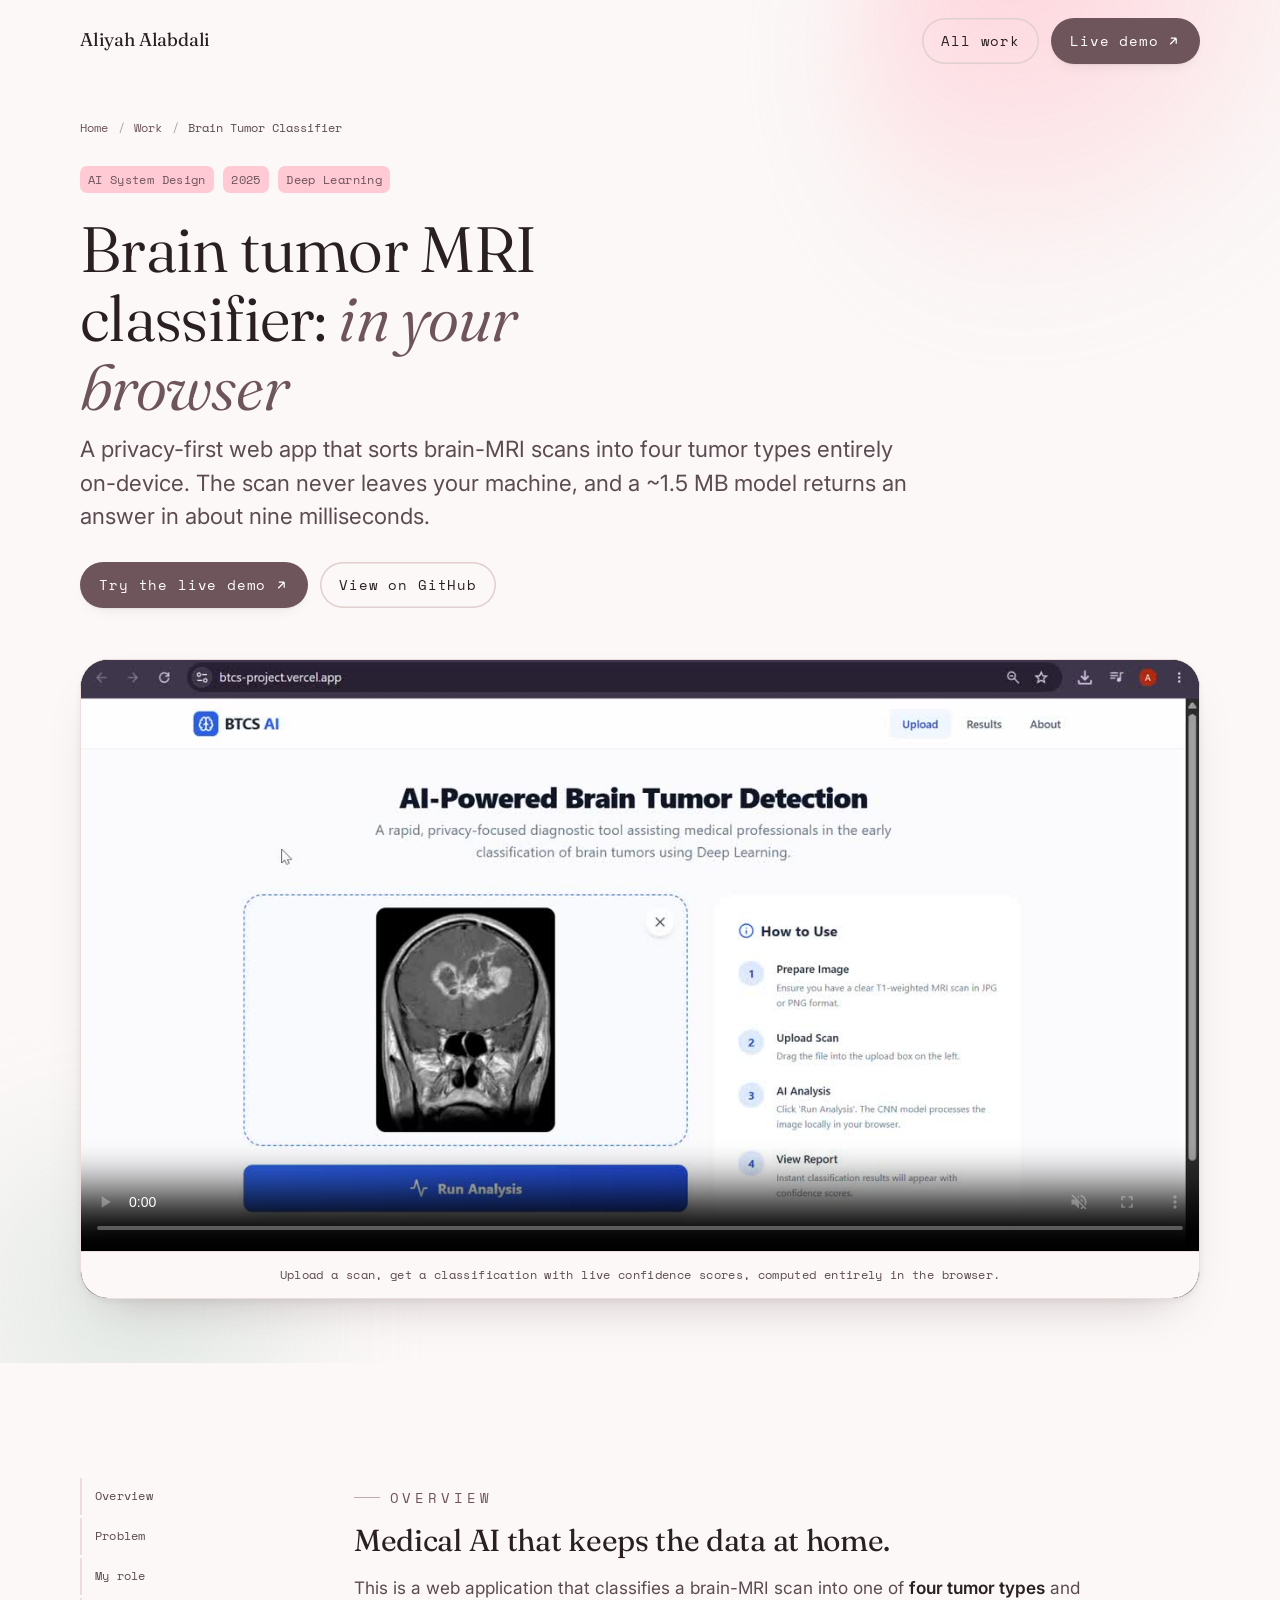
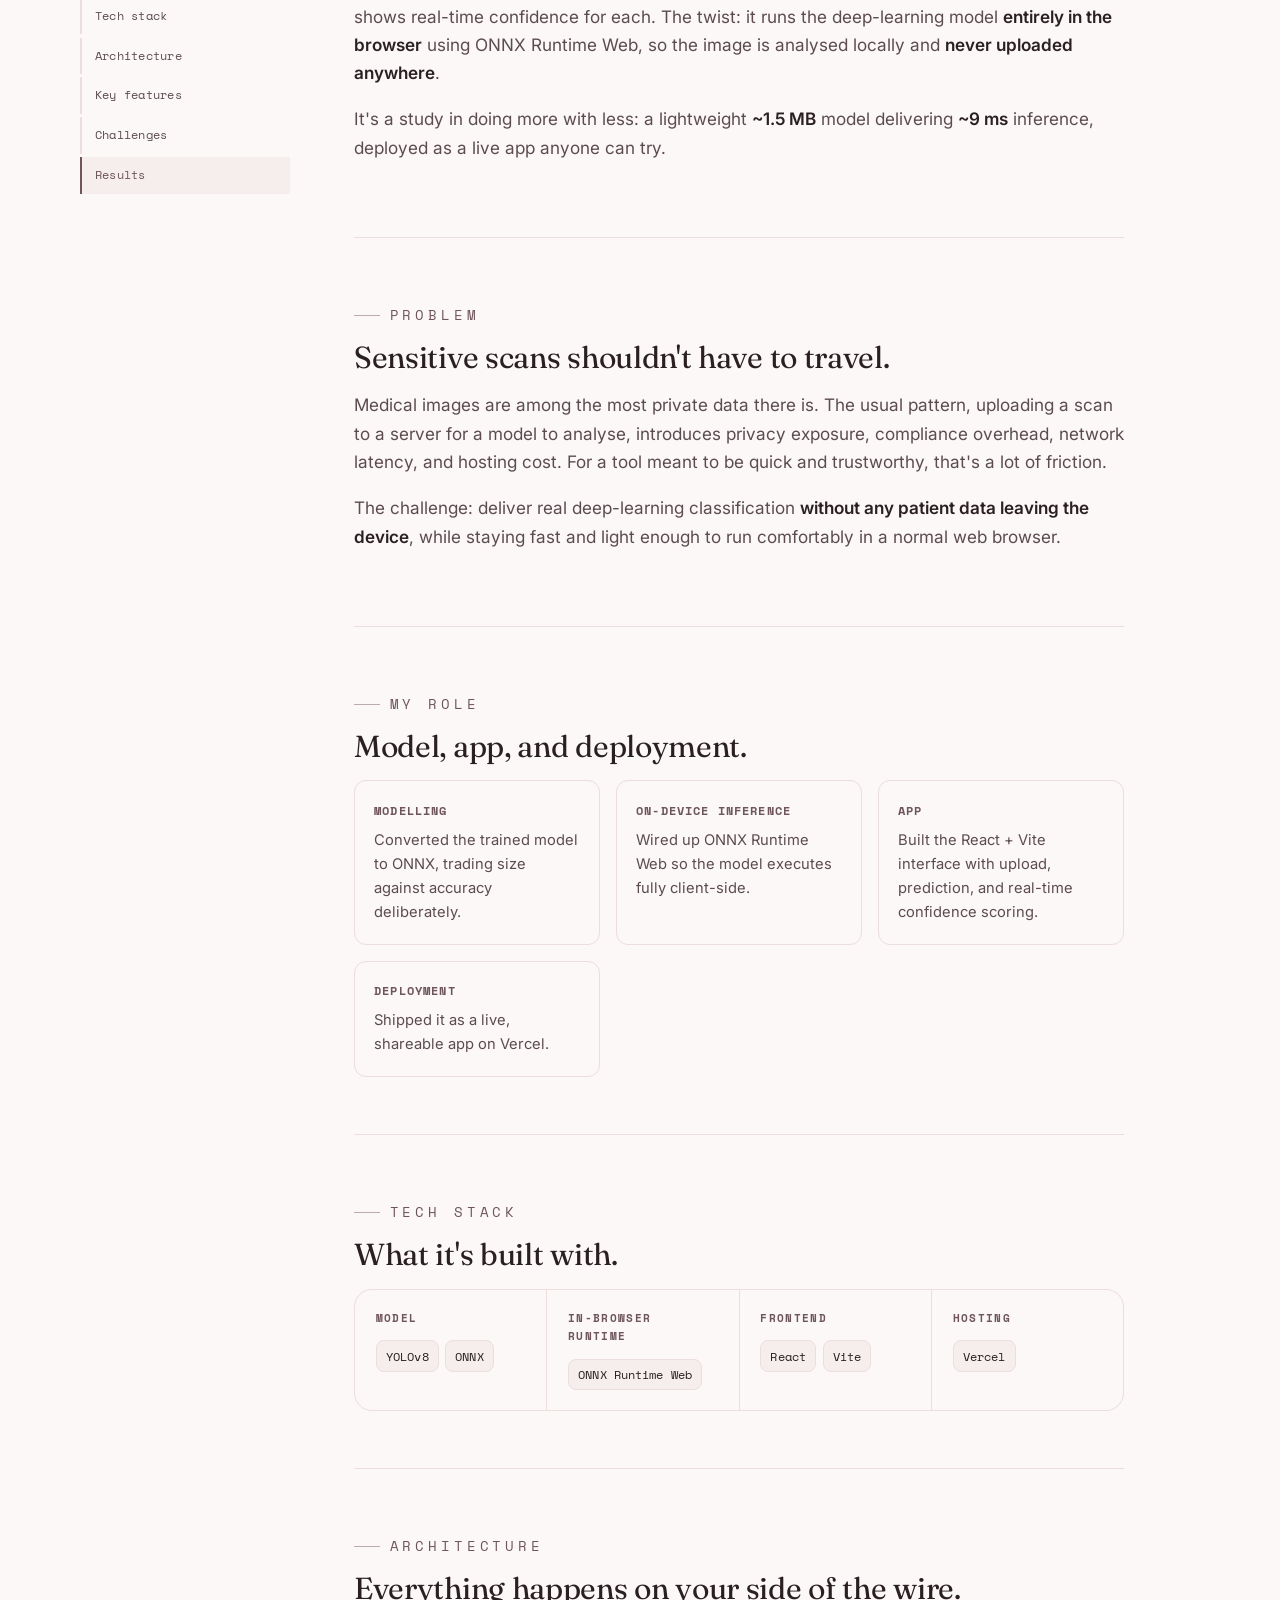
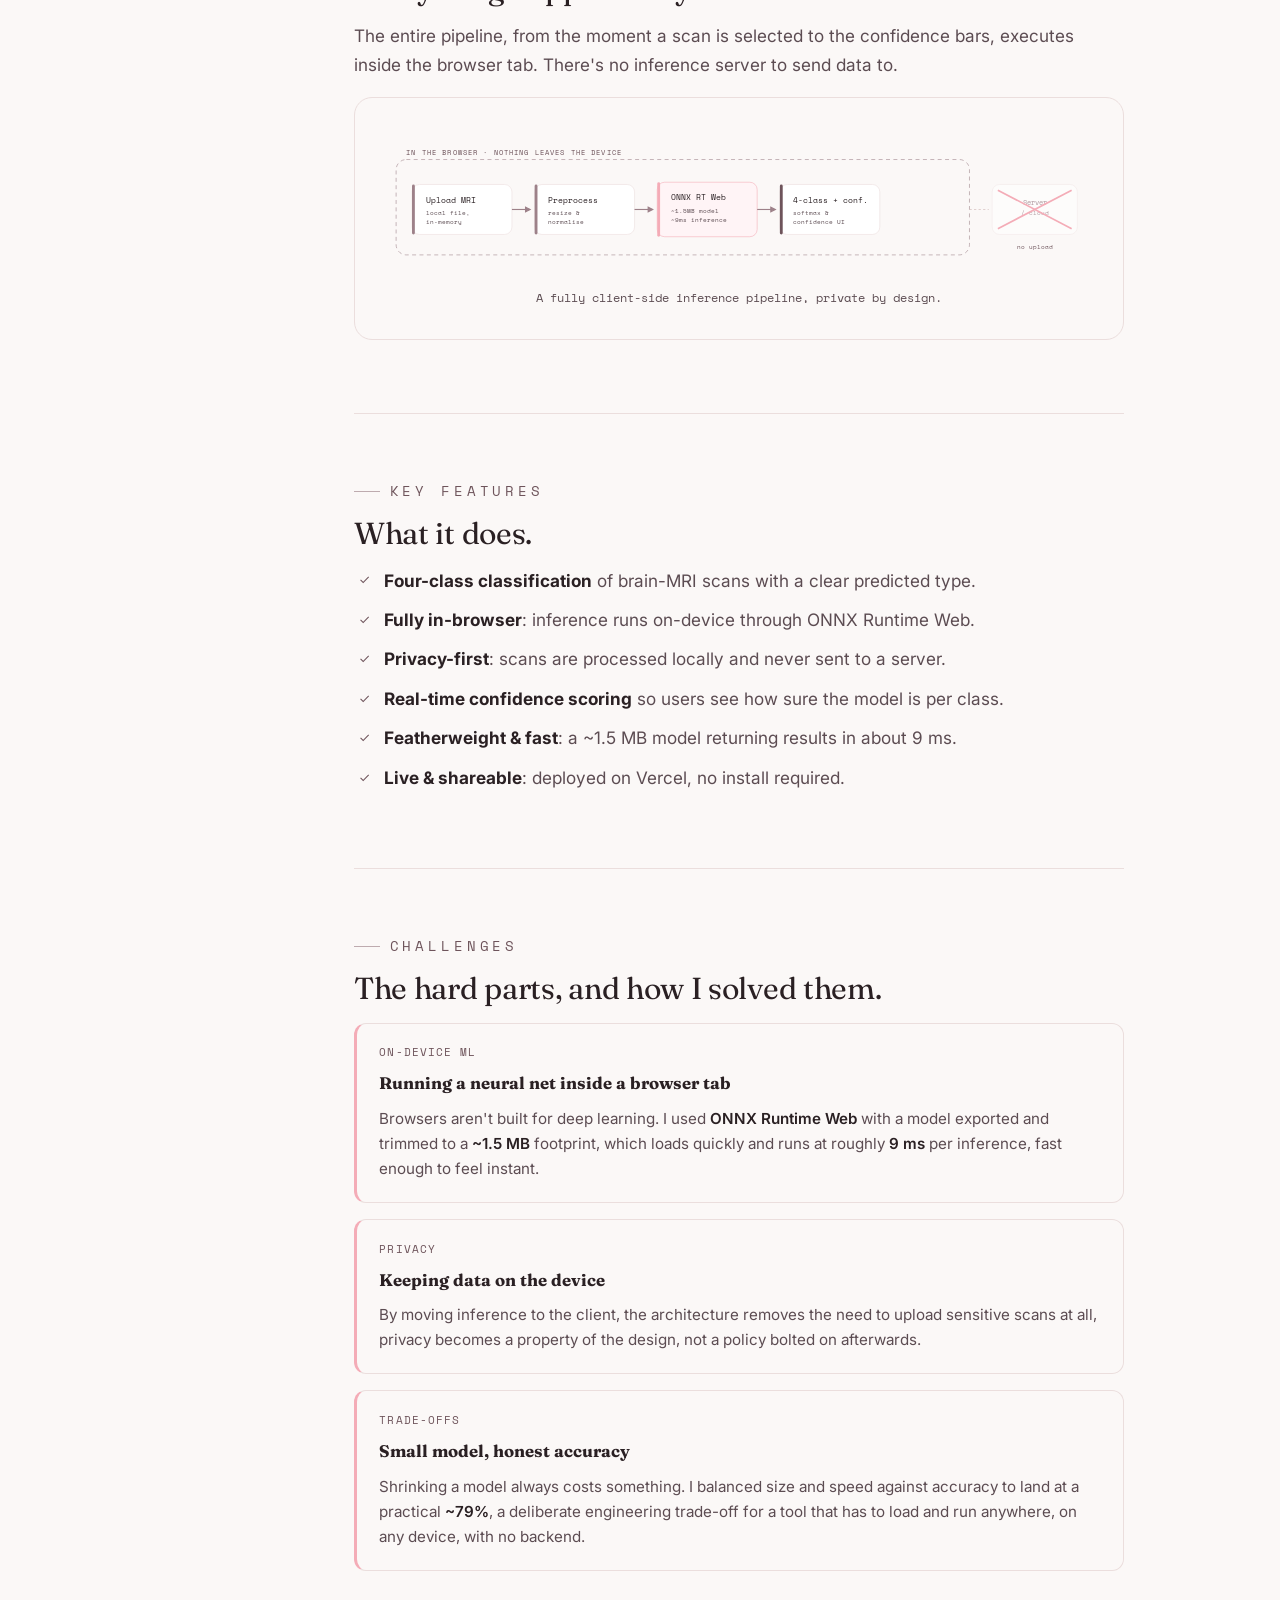
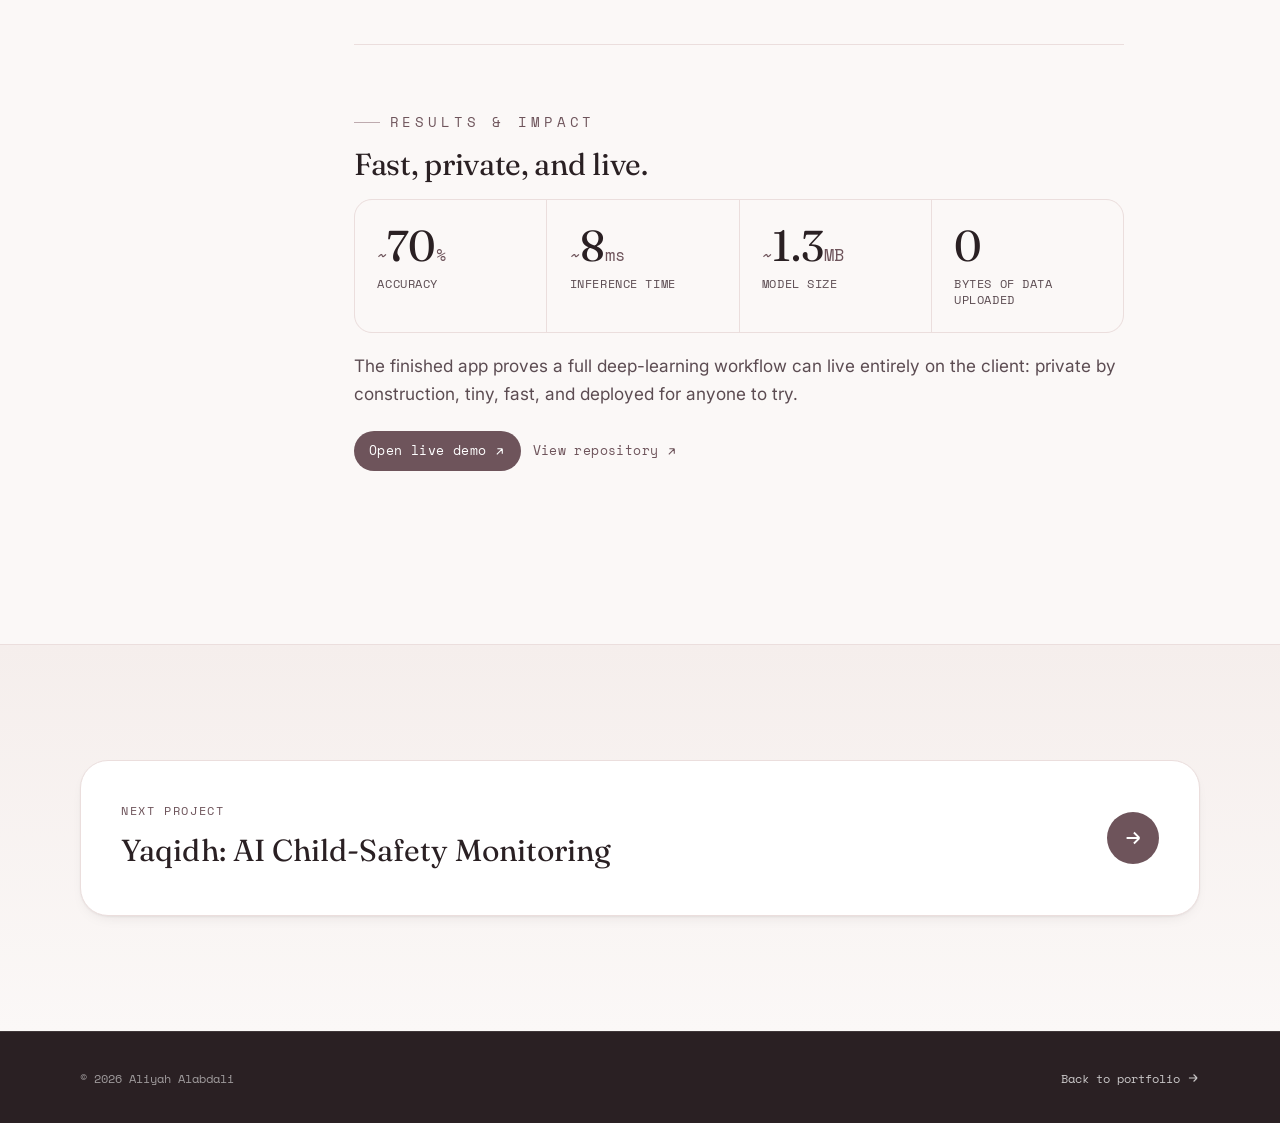
==== commit 6d22ec61: "Refine description of model conversion to ONNX" ====
--- a/projects/brain-tumor.html
+++ b/projects/brain-tumor.html
@@ -104,7 +104,7 @@
       <span class="eyebrow">My role</span>
       <h2>Model, app, and deployment.</h2>
       <div class="role-grid">
-        <div class="role-card"><h4>Modelling</h4><p>Trained the compact classifier and converted the model to ONNX, trading size against accuracy deliberately.</p></div>
+        <div class="role-card"><h4>Modelling</h4><p>Converted the trained model to ONNX, trading size against accuracy deliberately.</p></div>
         <div class="role-card"><h4>On-device inference</h4><p>Wired up ONNX Runtime Web so the model executes fully client-side.</p></div>
         <div class="role-card"><h4>App</h4><p>Built the React + Vite interface with upload, prediction, and real-time confidence scoring.</p></div>
         <div class="role-card"><h4>Deployment</h4><p>Shipped it as a live, shareable app on Vercel.</p></div>
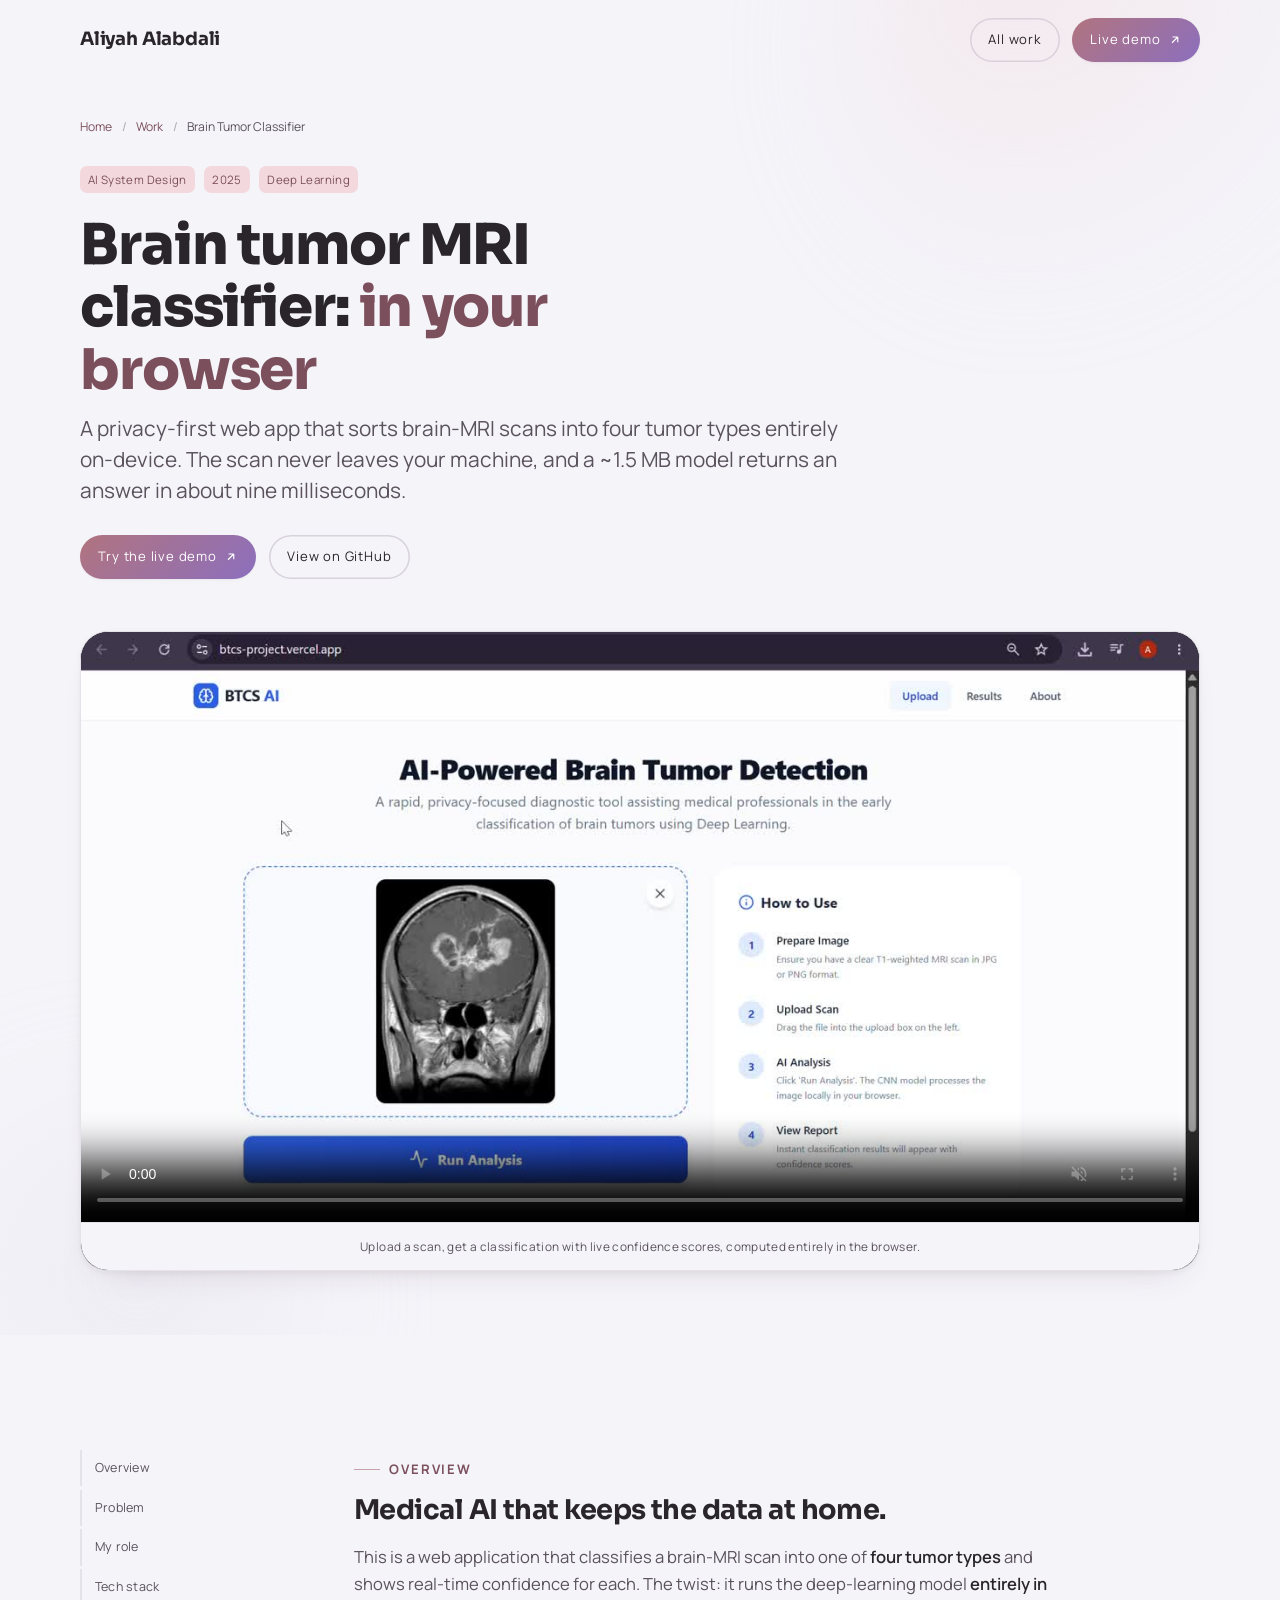
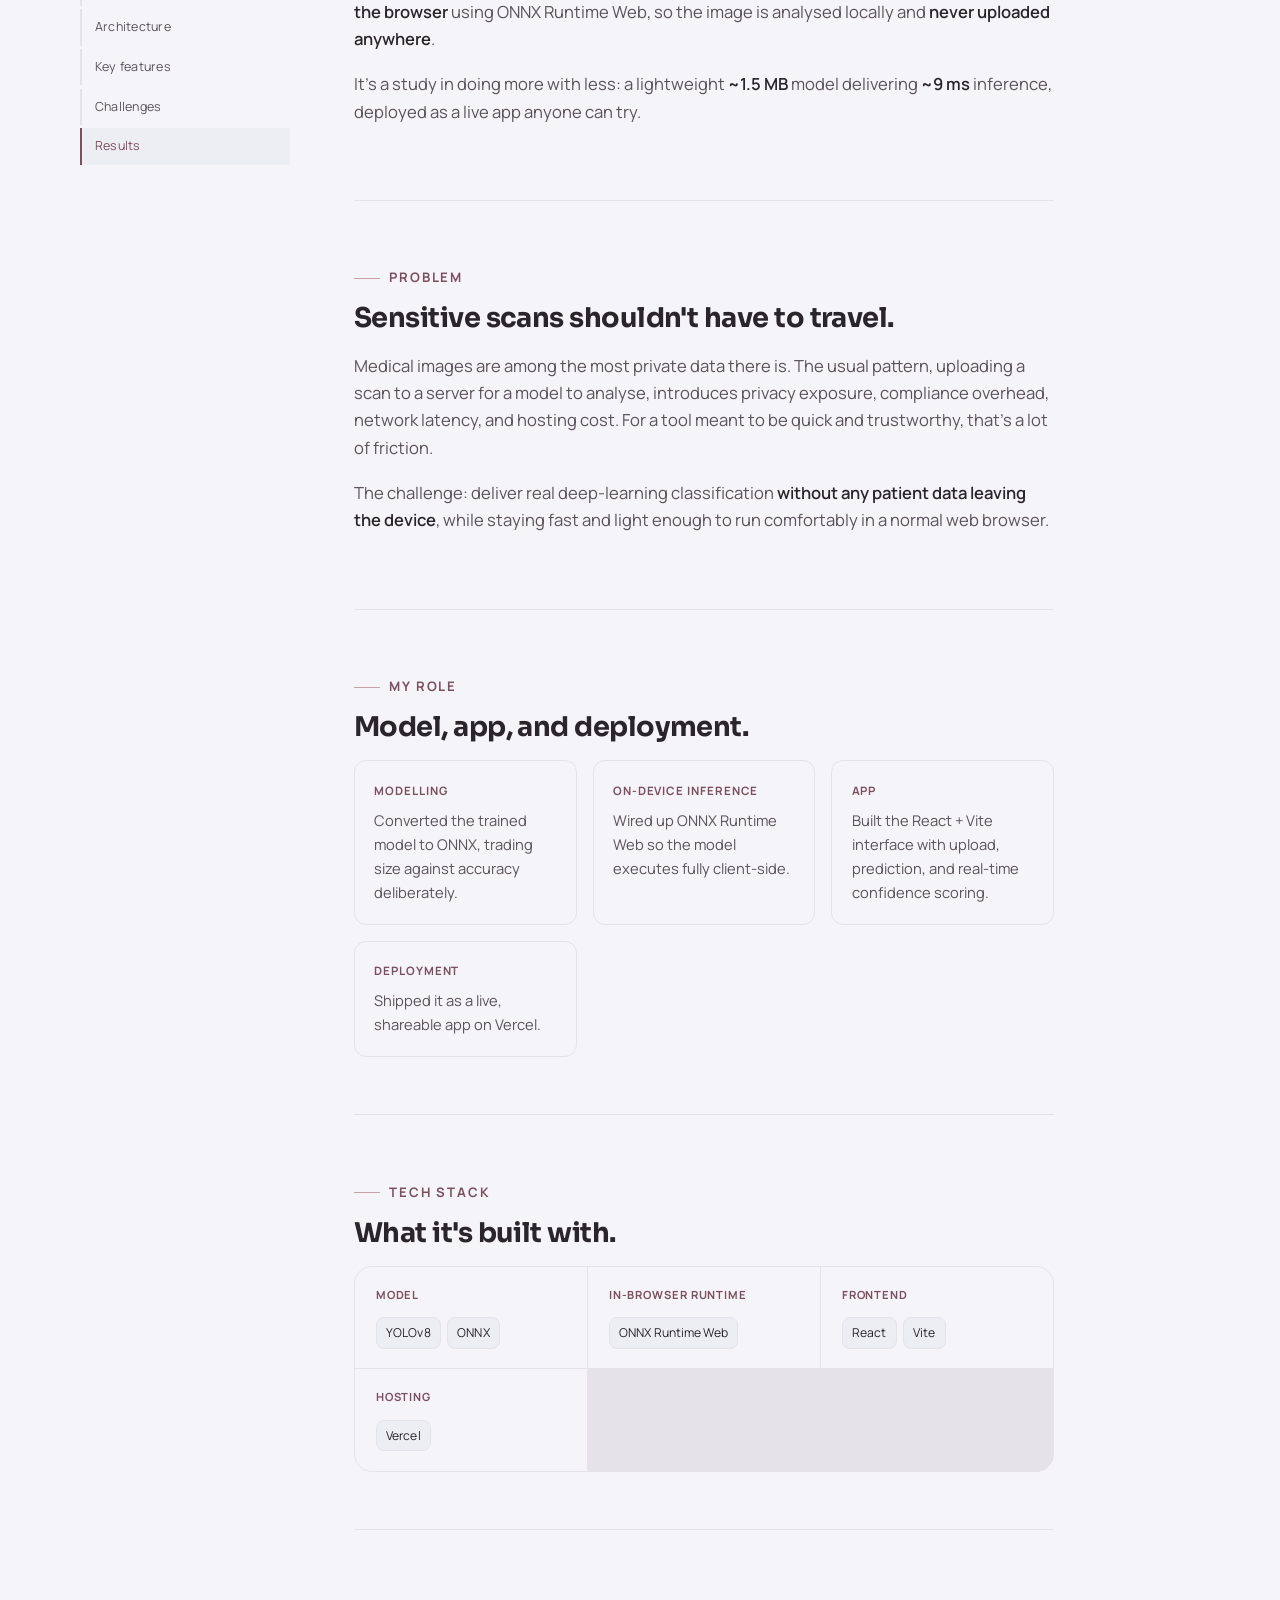
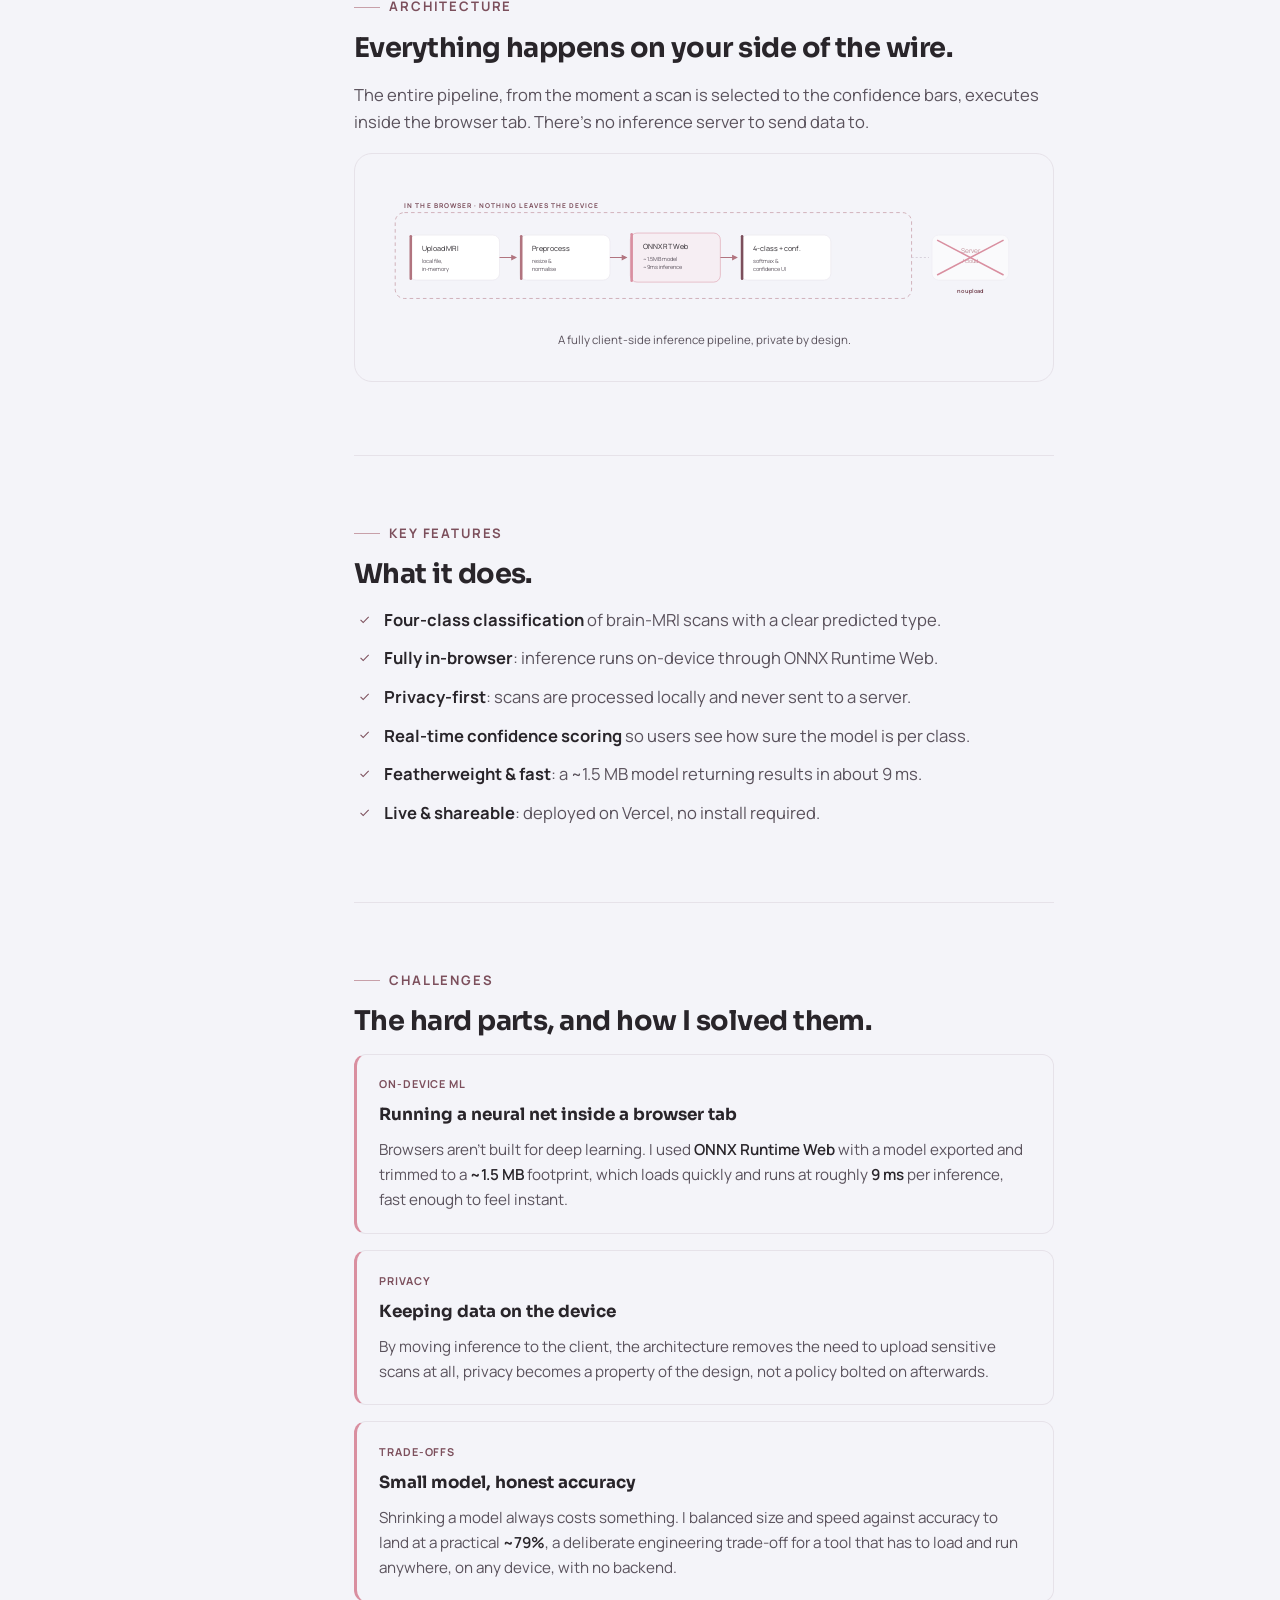
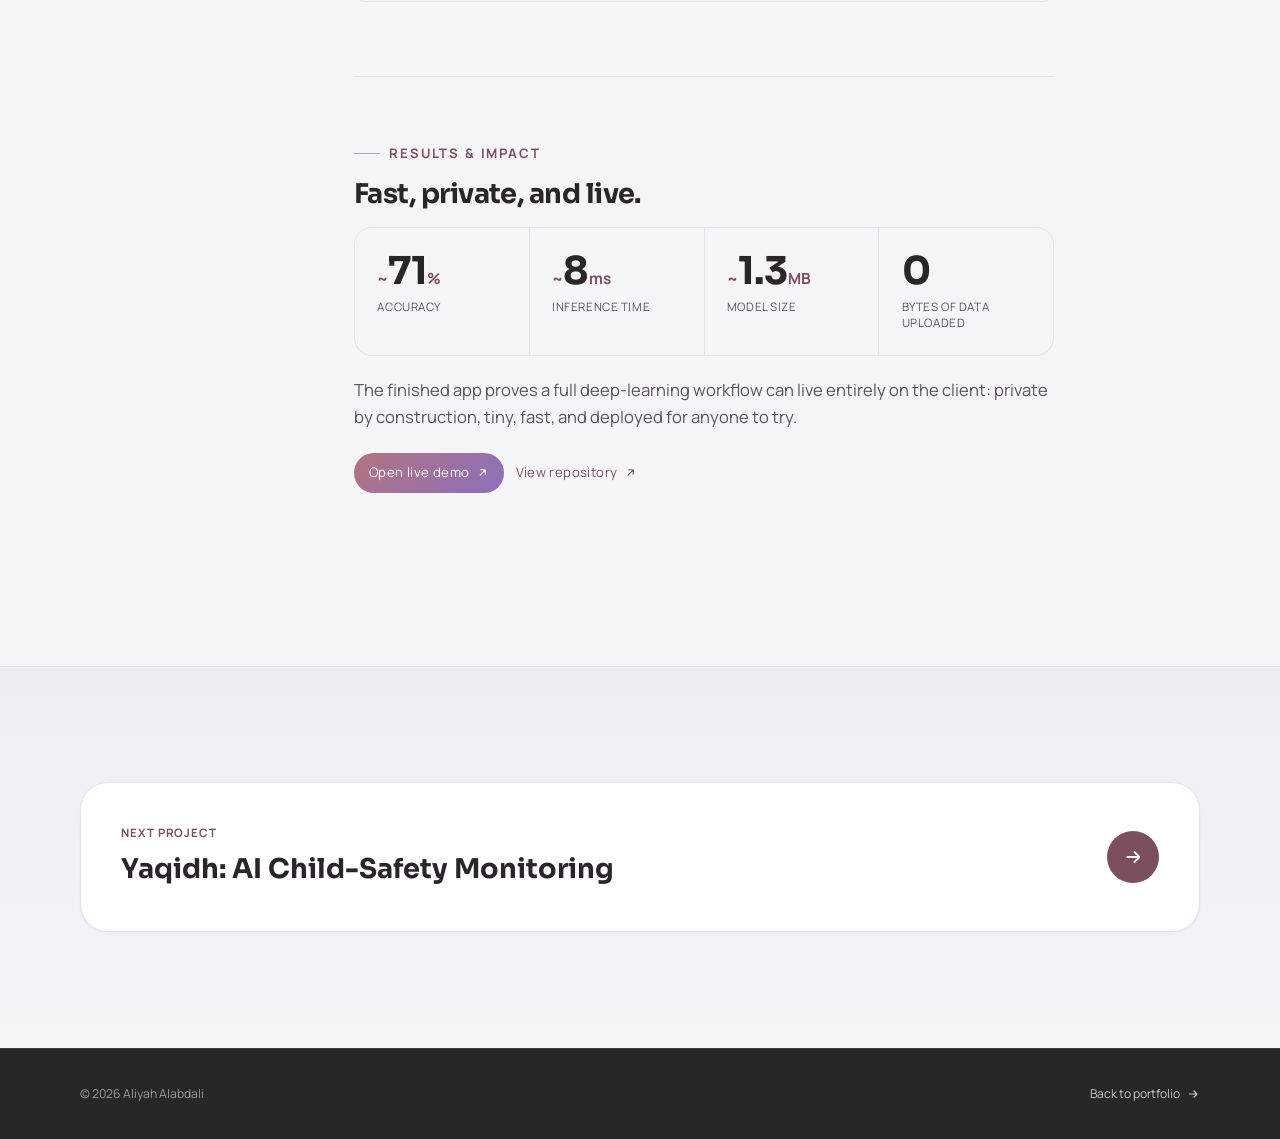
==== commit e5363562: "Add files via upload" ====
--- a/projects/brain-tumor.html
+++ b/projects/brain-tumor.html
@@ -5,17 +5,17 @@
 <meta name="viewport" content="width=device-width, initial-scale=1">
 <title>Brain Tumor MRI Classifier · In-browser AI · Aliyah Alabdali</title>
 <meta name="description" content="A privacy-first web app that classifies brain-MRI scans into four tumor types entirely in the browser via ONNX Runtime Web. ~79% accuracy, ~9ms inference, ~1.5MB model, no patient data leaving the device. Case study by Aliyah Alabdali.">
-<meta name="theme-color" content="#FBF8F7">
+<meta name="theme-color" content="#F4F4F9">
 <link rel="canonical" href="https://aliyahalabdali.github.io/projects/brain-tumor.html">
 <meta property="og:type" content="article">
 <meta property="og:title" content="Brain Tumor MRI Classifier · In-browser, Privacy-first">
 <meta property="og:description" content="Four-class brain-MRI classification running fully in-browser via ONNX Runtime Web. ~9ms inference, ~1.5MB model.">
 <meta property="og:image" content="../assets/media/btcs-poster.jpg">
 <meta name="twitter:card" content="summary_large_image">
-<link rel="icon" href="data:image/svg+xml,%3Csvg xmlns='http://www.w3.org/2000/svg' viewBox='0 0 100 100'%3E%3Crect width='100' height='100' rx='26' fill='%239D8189'/%3E%3Ctext x='50' y='68' font-family='Georgia,serif' font-size='54' fill='%23fff' text-anchor='middle'%3EA%3C/text%3E%3C/svg%3E">
+<link rel="icon" href="data:image/svg+xml,%3Csvg xmlns='http://www.w3.org/2000/svg' viewBox='0 0 100 100'%3E%3Crect width='100' height='100' rx='26' fill='%23B1747F'/%3E%3Ctext x='50' y='68' font-family='Georgia,serif' font-size='54' fill='%23fff' text-anchor='middle'%3EA%3C/text%3E%3C/svg%3E">
 <link rel="preconnect" href="https://fonts.googleapis.com">
 <link rel="preconnect" href="https://fonts.gstatic.com" crossorigin>
-<link href="https://fonts.googleapis.com/css2?family=Fraunces:ital,opsz,wght@0,9..144,300..500;1,9..144,300..500&family=Inter:wght@400;500;600;700&family=Space+Mono:wght@400;700&display=swap" rel="stylesheet">
+<link href="https://fonts.googleapis.com/css2?family=Sora:wght@400;600;700;800&family=Manrope:wght@400;500;600;700;800&display=swap" rel="stylesheet">
 <link rel="stylesheet" href="../assets/css/styles.css">
 <link rel="stylesheet" href="../assets/css/project.css">
 <script type="application/ld+json">
@@ -130,37 +130,37 @@
       <figure class="diagram">
         <svg viewBox="0 0 1240 250" role="img" aria-label="In-browser pipeline: upload MRI, client-side preprocess, ONNX Runtime Web running a 1.5MB model, four-class softmax with confidence. A server is shown crossed out to indicate no data is uploaded.">
           <!-- browser boundary -->
-          <rect x="16" y="52" width="1010" height="168" rx="18" fill="#FBF8F7" stroke="#9D8189" stroke-dasharray="7 6"/>
-          <text x="34" y="44" font-family="Space Mono,monospace" font-size="13" letter-spacing="2" fill="#6E545B">IN THE BROWSER · NOTHING LEAVES THE DEVICE</text>
-          <g font-family="Space Mono,monospace">
-            <rect x="44" y="96" width="176" height="88" rx="13" fill="#fff" stroke="#EBDEDD"/><rect x="44" y="96" width="5" height="88" rx="2.5" fill="#9D8189"/>
-            <text x="68" y="128" font-size="14" fill="#2A2023">Upload MRI</text><text x="68" y="150" font-size="11" fill="#5C4C52">local file,</text><text x="68" y="166" font-size="11" fill="#5C4C52">in-memory</text>
-
-            <rect x="260" y="96" width="176" height="88" rx="13" fill="#fff" stroke="#EBDEDD"/><rect x="260" y="96" width="5" height="88" rx="2.5" fill="#9D8189"/>
-            <text x="284" y="128" font-size="14" fill="#2A2023">Preprocess</text><text x="284" y="150" font-size="11" fill="#5C4C52">resize &amp;</text><text x="284" y="166" font-size="11" fill="#5C4C52">normalise</text>
-
-            <rect x="476" y="92" width="176" height="96" rx="13" fill="#FFF4F6" stroke="#F4ACB7"/><rect x="476" y="92" width="5" height="96" rx="2.5" fill="#F4ACB7"/>
-            <text x="500" y="124" font-size="14" fill="#2A2023">ONNX RT Web</text><text x="500" y="146" font-size="11" fill="#5C4C52">~1.5MB model</text><text x="500" y="162" font-size="11" fill="#5C4C52">~9ms inference</text>
-
-            <rect x="692" y="96" width="176" height="88" rx="13" fill="#fff" stroke="#EBDEDD"/><rect x="692" y="96" width="5" height="88" rx="2.5" fill="#6E545B"/>
-            <text x="716" y="128" font-size="14" fill="#2A2023">4-class + conf.</text><text x="716" y="150" font-size="11" fill="#5C4C52">softmax &amp;</text><text x="716" y="166" font-size="11" fill="#5C4C52">confidence UI</text>
+          <rect x="16" y="52" width="1010" height="168" rx="18" fill="#F4F4F9" stroke="#B1747F" stroke-dasharray="7 6"/>
+          <text x="34" y="44" font-family="Manrope,sans-serif" font-weight="700" font-size="13" letter-spacing="2" fill="#7C4F5C">IN THE BROWSER · NOTHING LEAVES THE DEVICE</text>
+          <g font-family="Manrope,sans-serif">
+            <rect x="44" y="96" width="176" height="88" rx="13" fill="#fff" stroke="#E6E2E9"/><rect x="44" y="96" width="5" height="88" rx="2.5" fill="#B1747F"/>
+            <text x="68" y="128" font-size="14" fill="#29252A">Upload MRI</text><text x="68" y="150" font-size="11" fill="#5A525C">local file,</text><text x="68" y="166" font-size="11" fill="#5A525C">in-memory</text>
+
+            <rect x="260" y="96" width="176" height="88" rx="13" fill="#fff" stroke="#E6E2E9"/><rect x="260" y="96" width="5" height="88" rx="2.5" fill="#B1747F"/>
+            <text x="284" y="128" font-size="14" fill="#29252A">Preprocess</text><text x="284" y="150" font-size="11" fill="#5A525C">resize &amp;</text><text x="284" y="166" font-size="11" fill="#5A525C">normalise</text>
+
+            <rect x="476" y="92" width="176" height="96" rx="13" fill="#F6EEF3" stroke="#D98FA0"/><rect x="476" y="92" width="5" height="96" rx="2.5" fill="#D98FA0"/>
+            <text x="500" y="124" font-size="14" fill="#29252A">ONNX RT Web</text><text x="500" y="146" font-size="11" fill="#5A525C">~1.5MB model</text><text x="500" y="162" font-size="11" fill="#5A525C">~9ms inference</text>
+
+            <rect x="692" y="96" width="176" height="88" rx="13" fill="#fff" stroke="#E6E2E9"/><rect x="692" y="96" width="5" height="88" rx="2.5" fill="#7C4F5C"/>
+            <text x="716" y="128" font-size="14" fill="#29252A">4-class + conf.</text><text x="716" y="150" font-size="11" fill="#5A525C">softmax &amp;</text><text x="716" y="166" font-size="11" fill="#5A525C">confidence UI</text>
           </g>
           <!-- server crossed out -->
-          <g font-family="Space Mono,monospace">
-            <rect x="1066" y="96" width="150" height="88" rx="13" fill="#fff" stroke="#EBDEDD" opacity=".6"/>
-            <text x="1141" y="132" font-size="13" fill="#9D8189" text-anchor="middle" opacity=".8">Server</text>
-            <text x="1141" y="150" font-size="11" fill="#9D8189" text-anchor="middle" opacity=".8">/ cloud</text>
-            <line x1="1076" y1="106" x2="1206" y2="174" stroke="#F4ACB7" stroke-width="3"/>
-            <line x1="1206" y1="106" x2="1076" y2="174" stroke="#F4ACB7" stroke-width="3"/>
+          <g font-family="Manrope,sans-serif">
+            <rect x="1066" y="96" width="150" height="88" rx="13" fill="#fff" stroke="#E6E2E9" opacity=".6"/>
+            <text x="1141" y="132" font-size="13" fill="#B1747F" text-anchor="middle" opacity=".8">Server</text>
+            <text x="1141" y="150" font-size="11" fill="#B1747F" text-anchor="middle" opacity=".8">/ cloud</text>
+            <line x1="1076" y1="106" x2="1206" y2="174" stroke="#D98FA0" stroke-width="3"/>
+            <line x1="1206" y1="106" x2="1076" y2="174" stroke="#D98FA0" stroke-width="3"/>
           </g>
-          <text x="1141" y="210" font-family="Space Mono,monospace" font-size="11" fill="#6E545B" text-anchor="middle">no upload</text>
+          <text x="1141" y="210" font-family="Manrope,sans-serif" font-weight="700" font-size="11" fill="#7C4F5C" text-anchor="middle">no upload</text>
           <!-- arrows -->
-          <g stroke="#9D8189" stroke-width="2" fill="#9D8189">
+          <g stroke="#B1747F" stroke-width="2" fill="#B1747F">
             <line x1="220" y1="140" x2="252" y2="140"/><path d="M252 140l-8-4v8z"/>
             <line x1="436" y1="140" x2="468" y2="140"/><path d="M468 140l-8-4v8z"/>
             <line x1="652" y1="140" x2="684" y2="140"/><path d="M684 140l-8-4v8z"/>
           </g>
-          <line x1="1026" y1="140" x2="1060" y2="140" stroke="#E0CFCE" stroke-width="2" stroke-dasharray="4 4"/>
+          <line x1="1026" y1="140" x2="1060" y2="140" stroke="#D8D2DC" stroke-width="2" stroke-dasharray="4 4"/>
         </svg>
         <figcaption>A fully client-side inference pipeline, private by design.</figcaption>
       </figure>
--- a/assets/css/styles.css
+++ b/assets/css/styles.css
@@ -1,7 +1,7 @@
 /* =========================================================================
    Aliyah Alabdali - Portfolio
-   Design system: "Datasheet Editorial"
-   Soft pastel palette + editorial serif + instrument-grade mono metrics.
+   Design system: Sans-only, tightened scale, uppercase micro-labels.
+   Soft pastel palette; Sora for display type, Manrope for body + labels.
    Palette is used exactly as provided; only mauve-family shades/tints are
    derived for text legibility and WCAG-AA contrast.
    ========================================================================= */
@@ -10,33 +10,35 @@
 :root{
   /* Brand palette (exact, provided) */
   --white:#FFFFFF;
-  --alabaster:#D8E2DC;
-  --pastel:#FFCAD4;
-  --cherry:#F4ACB7;
-  --mauve:#9D8189;
+  --alabaster:#E4E1EC;
+  --pastel:#F3D9DE;
+  --cherry:#D98FA0;
+  --mauve:#B1747F;
 
   /* Derived neutrals (same mauve family) for legibility + contrast */
-  --cream:#FBF8F7;
-  --cream-2:#F5EEEC;
-  --ink:#2A2023;      /* body text - 15.7:1 on white */
-  --ink-2:#5C4C52;    /* secondary text - ~7:1 */
-  --mauve-deep:#6E545B;/* buttons/links on light - white text 7:1 */
-  --line:#EBDEDD;     /* hairline rules */
-  --line-strong:#E0CFCE;
+  --cream:#F4F4F9;
+  --cream-2:#EDEDF4;
+  --ink:#29252A;      /* body text - 15.7:1 on white */
+  --ink-2:#5A525C;    /* secondary text - ~7:1 */
+  --mauve-deep:#7C4F5C;/* buttons/links on light - white text 7:1 */
+  --line:#E6E2E9;     /* hairline rules */
+  --line-strong:#D8D2DC;
+  --purple:#8C6FBD;    /* gradient partner for primary buttons */
+  --grad-primary:linear-gradient(135deg,var(--mauve) 0%,var(--purple) 100%);
 
   /* Type */
-  --f-display:"Fraunces",Georgia,"Times New Roman",serif;
-  --f-body:"Inter",system-ui,-apple-system,"Segoe UI",Roboto,sans-serif;
-  --f-mono:"Space Mono","SF Mono",ui-monospace,Menlo,monospace;
-
-  /* Scale */
-  --step--1:clamp(.78rem,.75rem + .15vw,.86rem);
-  --step-0:clamp(1rem,.96rem + .2vw,1.075rem);
-  --step-1:clamp(1.2rem,1.1rem + .5vw,1.4rem);
-  --step-2:clamp(1.45rem,1.25rem + 1vw,1.9rem);
-  --step-3:clamp(1.85rem,1.5rem + 1.8vw,2.7rem);
-  --step-4:clamp(2.4rem,1.8rem + 3vw,4rem);
-  --step-5:clamp(3rem,2rem + 5.4vw,6.2rem);
+  --f-display:"Sora",ui-sans-serif,system-ui,-apple-system,"Segoe UI",sans-serif;
+  --f-body:"Manrope",ui-sans-serif,system-ui,-apple-system,"Segoe UI",sans-serif;
+  --f-mono:"Manrope",ui-sans-serif,system-ui,-apple-system,"Segoe UI",sans-serif;
+
+  /* Scale (tightened) */
+  --step--1:clamp(.76rem,.735rem + .12vw,.82rem);
+  --step-0:clamp(.98rem,.95rem + .16vw,1.04rem);
+  --step-1:clamp(1.15rem,1.08rem + .4vw,1.3rem);
+  --step-2:clamp(1.35rem,1.18rem + .8vw,1.7rem);
+  --step-3:clamp(1.7rem,1.4rem + 1.5vw,2.4rem);
+  --step-4:clamp(2.15rem,1.7rem + 2.4vw,3.5rem);
+  --step-5:clamp(2.6rem,1.9rem + 4.4vw,5rem);
 
   /* Space */
   --gutter:clamp(1.15rem,4vw,2.5rem);
@@ -46,8 +48,8 @@
   --radius:18px;
   --radius-sm:12px;
   --radius-lg:28px;
-  --shadow-sm:0 1px 2px rgba(42,32,35,.05),0 6px 18px -12px rgba(42,32,35,.22);
-  --shadow-md:0 2px 6px rgba(42,32,35,.06),0 24px 48px -28px rgba(110,84,91,.4);
+  --shadow-sm:0 1px 2px rgba(41,37,42,.04),0 4px 14px -12px rgba(41,37,42,.16);
+  --shadow-md:0 2px 6px rgba(41,37,42,.05),0 18px 36px -26px rgba(124,79,92,.3);
   --ease:cubic-bezier(.22,.61,.36,1);
 }
 
@@ -83,8 +85,9 @@
 /* ----- Typographic devices --------------------------------------------- */
 .eyebrow{
   font-family:var(--f-mono);
+  font-weight:700;
   font-size:var(--step--1);
-  letter-spacing:.28em;
+  letter-spacing:.14em;
   text-transform:uppercase;
   color:var(--mauve-deep);
   display:inline-flex;align-items:center;gap:.7em;
@@ -92,10 +95,10 @@
 .eyebrow::before{content:"";width:26px;height:1px;background:var(--mauve);opacity:.65}
 .eyebrow.no-rule::before{display:none}
 
-.h-display{font-family:var(--f-display);font-weight:340;line-height:1.02;
-  font-optical-sizing:auto;letter-spacing:-.015em}
-h1,h2,h3{font-family:var(--f-display);font-weight:400;line-height:1.08;
-  letter-spacing:-.01em;color:var(--ink);font-optical-sizing:auto}
+.h-display{font-family:var(--f-display);font-weight:700;line-height:1.05;
+  letter-spacing:-.02em}
+h1,h2,h3{font-family:var(--f-display);font-weight:700;line-height:1.12;
+  letter-spacing:-.02em;color:var(--ink)}
 .section-title{font-size:var(--step-3);margin-top:.7rem;max-width:20ch}
 .lede{font-size:var(--step-1);color:var(--ink-2);line-height:1.5;max-width:56ch;font-weight:400}
 
@@ -109,8 +112,8 @@
   transition:transform .35s var(--ease),background .3s,box-shadow .35s,color .3s;
   will-change:transform;white-space:nowrap}
 .btn svg{width:1.05em;height:1.05em;transition:transform .35s var(--ease)}
-.btn--primary{background:var(--mauve-deep);color:#fff;box-shadow:var(--shadow-sm)}
-.btn--primary:hover{transform:translateY(-2px);box-shadow:var(--shadow-md);background:#5c454b}
+.btn--primary{background:var(--grad-primary);color:#fff;box-shadow:var(--shadow-sm)}
+.btn--primary:hover{transform:translateY(-2px);box-shadow:var(--shadow-md);filter:brightness(1.06)}
 .btn--primary:hover svg{transform:translate(2px,-2px)}
 .btn--ghost{background:transparent;color:var(--ink);box-shadow:inset 0 0 0 1.5px var(--line-strong)}
 .btn--ghost:hover{transform:translateY(-2px);box-shadow:inset 0 0 0 1.5px var(--mauve);color:var(--mauve-deep)}
@@ -121,11 +124,11 @@
 .nav{position:fixed;inset:0 0 auto 0;z-index:100;transition:background .4s,box-shadow .4s,padding .4s}
 .nav__inner{display:flex;align-items:center;justify-content:space-between;
   gap:1rem;padding-block:1.1rem}
-.nav.is-stuck{background:rgba(251,248,247,.82);backdrop-filter:blur(14px) saturate(1.3);
+.nav.is-stuck{background:rgba(244,244,249,.82);backdrop-filter:blur(14px) saturate(1.3);
   -webkit-backdrop-filter:blur(14px) saturate(1.3);box-shadow:0 1px 0 var(--line)}
 .nav.is-stuck .nav__inner{padding-block:.7rem}
 .brand{display:inline-flex;align-items:center;gap:.6rem;font-family:var(--f-display);
-  font-size:1.15rem;letter-spacing:-.01em}
+  font-weight:700;font-size:1.15rem;letter-spacing:-.01em}
 .brand .monogram{width:38px;height:38px;flex:0 0 auto}
 .nav__links{display:flex;align-items:center;gap:1.9rem}
 .nav__links a{font-family:var(--f-mono);font-size:.8rem;letter-spacing:.02em;color:var(--ink-2);
@@ -146,55 +149,36 @@
 
 /* ----- Hero ------------------------------------------------------------- */
 .hero{position:relative;padding-top:clamp(7rem,14vh,10rem);padding-bottom:var(--section-y);overflow:hidden}
-.hero__orbs{position:absolute;inset:0;z-index:0;pointer-events:none;filter:blur(48px);opacity:.85}
+.hero__orbs{position:absolute;inset:0;z-index:0;pointer-events:none;filter:blur(64px);opacity:.5}
 .orb{position:absolute;border-radius:50%;mix-blend-mode:multiply}
 .orb--1{width:44vmax;height:44vmax;top:-16vmax;right:-10vmax;
   background:radial-gradient(circle at 30% 30%,var(--pastel),transparent 62%)}
 .orb--2{width:38vmax;height:38vmax;bottom:-18vmax;left:-12vmax;
   background:radial-gradient(circle at 60% 40%,var(--alabaster),transparent 60%)}
-.orb--3{width:30vmax;height:30vmax;top:18%;left:38%;
-  background:radial-gradient(circle at 50% 50%,var(--cherry),transparent 58%);opacity:.5}
-.hero__grid{position:relative;z-index:1;display:grid;grid-template-columns:1.35fr .9fr;
-  gap:clamp(2rem,5vw,4.5rem);align-items:center}
+.hero__grid{position:relative;z-index:1;max-width:46rem}
 .hero__status{display:inline-flex;align-items:center;gap:.6em;font-family:var(--f-mono);
-  font-size:var(--step--1);color:var(--ink-2);background:rgba(255,255,255,.6);
+  font-weight:600;font-size:var(--step--1);color:var(--ink-2);background:rgba(255,255,255,.6);
   border:1px solid var(--line);padding:.45em .9em;border-radius:100px;backdrop-filter:blur(6px)}
 .dot{width:8px;height:8px;border-radius:50%;background:#4caf7d;box-shadow:0 0 0 0 rgba(76,175,125,.5);
-  animation:pulse 2.4s infinite}
-@keyframes pulse{0%{box-shadow:0 0 0 0 rgba(76,175,125,.45)}70%{box-shadow:0 0 0 9px rgba(76,175,125,0)}100%{box-shadow:0 0 0 0 rgba(76,175,125,0)}}
-.hero__name{font-size:var(--step-5);font-weight:300;margin:.5rem 0 .1rem;letter-spacing:-.025em}
-.hero__name em{font-style:italic;font-weight:340;color:var(--mauve-deep)}
-.hero__role{font-family:var(--f-mono);font-size:clamp(.85rem,.7rem + .6vw,1.05rem);
-  letter-spacing:.14em;text-transform:uppercase;color:var(--ink-2);margin-bottom:1.3rem}
-.hero__role b{color:var(--ink);font-weight:400}
+  animation:pulse 3.2s infinite}
+@keyframes pulse{0%{box-shadow:0 0 0 0 rgba(76,175,125,.35)}70%{box-shadow:0 0 0 6px rgba(76,175,125,0)}100%{box-shadow:0 0 0 0 rgba(76,175,125,0)}}
+.hero__name{font-size:var(--step-5);font-weight:800;margin:.5rem 0 2.1rem;letter-spacing:-.03em}
+.hero__name em{font-style:normal;font-weight:800;color:var(--mauve-deep)}
+.hero__role{font-family:var(--f-mono);font-weight:700;font-size:clamp(.85rem,.7rem + .6vw,1.05rem);
+  letter-spacing:.08em;text-transform:uppercase;color:var(--ink-2);margin-bottom:1.3rem}
+.hero__role b{color:var(--ink);font-weight:700}
 .hero__lede{font-size:1.075rem;color:var(--ink-2);max-width:46ch;line-height:1.6}
 .hero__cta{display:flex;flex-wrap:wrap;gap:.8rem;margin-top:2rem}
-.hero__socials{display:flex;gap:1.4rem;margin-top:1.8rem;font-family:var(--f-mono);font-size:.82rem}
+.hero__socials{display:flex;gap:1.4rem;margin-top:1.8rem;font-family:var(--f-mono);font-weight:600;font-size:.82rem}
 .hero__socials a{display:inline-flex;align-items:center;gap:.5em;color:var(--ink-2);transition:color .25s}
 .hero__socials a:hover{color:var(--mauve-deep)}
 .hero__socials svg{width:1.1em;height:1.1em}
-
-/* Hero spec card (signature: instrument readout) */
-.spec-card{position:relative;background:rgba(255,255,255,.7);border:1px solid var(--line);
-  border-radius:var(--radius-lg);padding:clamp(1.4rem,3vw,2rem);box-shadow:var(--shadow-md);
-  backdrop-filter:blur(8px)}
-.spec-card__head{display:flex;justify-content:space-between;align-items:center;
-  font-family:var(--f-mono);font-size:.72rem;letter-spacing:.2em;text-transform:uppercase;
-  color:var(--mauve-deep);padding-bottom:1rem;border-bottom:1px solid var(--line)}
-.spec-row{display:flex;justify-content:space-between;align-items:baseline;gap:1rem;
-  padding:.95rem 0;border-bottom:1px solid var(--line)}
-.spec-row:last-child{border-bottom:0;padding-bottom:0}
-.spec-row .k{font-family:var(--f-mono);font-size:.74rem;letter-spacing:.05em;color:var(--ink-2);
-  text-transform:uppercase}
-.spec-row .v{font-family:var(--f-display);font-size:var(--step-2);line-height:1;color:var(--ink)}
-.spec-row .v small{font-family:var(--f-mono);font-size:.5em;color:var(--mauve-deep);letter-spacing:0}
-.medallion{width:100%;aspect-ratio:1;max-width:210px;margin:-.4rem auto 1rem}
 
 /* ----- Metric strip (reusable) ----------------------------------------- */
 .metrics{display:grid;grid-template-columns:repeat(auto-fit,minmax(150px,1fr));
   gap:1px;background:var(--line);border:1px solid var(--line);border-radius:var(--radius);overflow:hidden}
 .metric{background:var(--cream);padding:1.5rem 1.4rem}
-.metric .num{font-family:var(--f-display);font-size:var(--step-3);line-height:1;color:var(--ink)}
+.metric .num{font-family:var(--f-display);font-weight:700;font-size:var(--step-3);line-height:1;color:var(--ink)}
 .metric .num small{font-family:var(--f-mono);font-size:.4em;color:var(--mauve-deep);letter-spacing:0}
 .metric .lbl{font-family:var(--f-mono);font-size:.72rem;letter-spacing:.05em;color:var(--ink-2);
   text-transform:uppercase;margin-top:.55rem;line-height:1.4}
@@ -211,7 +195,7 @@
 .about__body p strong{color:var(--ink);font-weight:600}
 .facts{background:#fff;border:1px solid var(--line);border-radius:var(--radius);
   padding:1.6rem;box-shadow:var(--shadow-sm)}
-.facts h3{font-family:var(--f-mono);font-size:.74rem;letter-spacing:.2em;text-transform:uppercase;
+.facts h3{font-family:var(--f-mono);font-weight:700;font-size:.74rem;letter-spacing:.1em;text-transform:uppercase;
   color:var(--mauve-deep);margin-bottom:.4rem}
 .fact{display:flex;gap:1rem;padding:.9rem 0;border-bottom:1px solid var(--line)}
 .fact:last-child{border-bottom:0;padding-bottom:0}
@@ -223,7 +207,7 @@
 .skills__grid{display:grid;grid-template-columns:repeat(auto-fit,minmax(255px,1fr));gap:1.1rem}
 .skill-card{background:#fff;border:1px solid var(--line);border-radius:var(--radius);
   padding:1.5rem 1.4rem;transition:transform .4s var(--ease),box-shadow .4s,border-color .4s}
-.skill-card:hover{transform:translateY(-4px);box-shadow:var(--shadow-md);border-color:var(--line-strong)}
+.skill-card:hover{transform:translateY(-2px);box-shadow:var(--shadow-md);border-color:var(--line-strong)}
 .skill-card__head{display:flex;align-items:center;gap:.8rem;margin-bottom:1.15rem}
 .skill-card__ic{width:40px;height:40px;border-radius:11px;display:grid;place-items:center;
   background:var(--pastel);color:var(--mauve-deep);flex:0 0 auto}
@@ -247,14 +231,14 @@
   box-shadow:var(--shadow-md);background:var(--alabaster);aspect-ratio:16/10}
 .prow__media video,.prow__media img{width:100%;height:100%;object-fit:cover}
 .prow__badge{position:absolute;top:1rem;left:1rem;z-index:2;font-family:var(--f-mono);
-  font-size:.68rem;letter-spacing:.12em;text-transform:uppercase;background:rgba(42,32,35,.72);
+  font-size:.68rem;letter-spacing:.12em;text-transform:uppercase;background:rgba(41,37,42,.72);
   color:#fff;padding:.4em .8em;border-radius:100px;backdrop-filter:blur(4px)}
-.prow__idx{font-family:var(--f-mono);font-size:.8rem;letter-spacing:.2em;color:var(--mauve-deep)}
+.prow__idx{font-family:var(--f-mono);font-weight:700;font-size:.8rem;letter-spacing:.1em;color:var(--mauve-deep)}
 .prow__title{font-size:var(--step-3);margin:.6rem 0 .3rem}
 .prow__sub{font-family:var(--f-mono);font-size:.82rem;color:var(--ink-2);letter-spacing:.03em;margin-bottom:1.1rem}
 .prow__desc{color:var(--ink-2);font-size:var(--step-0);margin-bottom:1.3rem;max-width:48ch}
 .prow__stats{display:flex;flex-wrap:wrap;gap:1.8rem;margin-bottom:1.4rem}
-.pstat .n{font-family:var(--f-display);font-size:var(--step-2);line-height:1;color:var(--ink)}
+.pstat .n{font-family:var(--f-display);font-weight:700;font-size:var(--step-2);line-height:1;color:var(--ink)}
 .pstat .n small{font-family:var(--f-mono);font-size:.42em;color:var(--mauve-deep)}
 .pstat .l{font-family:var(--f-mono);font-size:.68rem;letter-spacing:.06em;text-transform:uppercase;
   color:var(--ink-2);margin-top:.4rem}
@@ -264,8 +248,8 @@
   font-size:.82rem;letter-spacing:.03em;color:var(--mauve-deep);transition:gap .3s var(--ease)}
 .link-arrow svg{width:1em;height:1em;transition:transform .3s var(--ease)}
 .link-arrow:hover{gap:.85em}
-.link-arrow.solid{background:var(--mauve-deep);color:#fff;padding:.7em 1.15em;border-radius:100px}
-.link-arrow.solid:hover{background:#5c454b}
+.link-arrow.solid{background:var(--grad-primary);color:#fff;padding:.7em 1.15em;border-radius:100px}
+.link-arrow.solid:hover{filter:brightness(1.06)}
 
 /* ----- Experience / timeline ------------------------------------------- */
 .timeline{position:relative;margin-left:.5rem;padding-left:2.2rem;
@@ -303,51 +287,18 @@
 .cert h4{font-family:var(--f-body);font-weight:600;font-size:.98rem;line-height:1.3;color:var(--ink)}
 .cert .issuer{font-family:var(--f-mono);font-size:.74rem;color:var(--ink-2);margin-top:.15rem}
 
-/* ----- GitHub ----------------------------------------------------------- */
-.gh{background:linear-gradient(180deg,var(--cream),var(--cream-2))}
-.gh__stats{display:grid;grid-template-columns:1fr;gap:1.1rem;margin-bottom:2rem}
-.gh-panel{background:#fff;border:1px solid var(--line);border-radius:var(--radius);
-  padding:1.5rem 1.6rem;box-shadow:var(--shadow-sm);display:flex;flex-direction:column;justify-content:center}
-.gh-panel__head{display:flex;justify-content:space-between;align-items:center;gap:1rem;
-  font-family:var(--f-mono);font-size:.72rem;letter-spacing:.16em;text-transform:uppercase;
-  color:var(--mauve-deep);padding-bottom:1.2rem;margin-bottom:1.3rem;border-bottom:1px solid var(--line)}
-.gh-panel__head .mono{letter-spacing:.02em;color:var(--ink-2);text-transform:none}
-.gh-stat-row{display:flex;gap:1.4rem;justify-content:space-between}
-.gh-stat{text-align:left}
-.gh-stat .n{font-family:var(--f-display);font-size:var(--step-3);line-height:1;color:var(--ink)}
-.gh-stat .l{font-family:var(--f-mono);font-size:.68rem;letter-spacing:.04em;text-transform:uppercase;
-  color:var(--ink-2);margin-top:.5rem;line-height:1.4}
-.lang-bar{display:flex;height:11px;border-radius:100px;overflow:hidden;margin-bottom:1.3rem;background:var(--cream-2)}
-.lang-bar span{height:100%}
-.lang-bar span:not(:last-child){margin-right:2px}
-.lang-legend{display:flex;flex-wrap:wrap;gap:.5rem 1.4rem}
-.lang-legend span{display:inline-flex;align-items:center;gap:.5em;font-family:var(--f-mono);
-  font-size:.8rem;color:var(--ink-2)}
-.lang-legend i{width:10px;height:10px;border-radius:50%;flex:0 0 auto}
-.repos{display:grid;grid-template-columns:repeat(auto-fit,minmax(255px,1fr));gap:1.1rem}
-.repo{display:block;background:#fff;border:1px solid var(--line);border-radius:var(--radius);
-  padding:1.4rem;box-shadow:var(--shadow-sm);transition:transform .4s var(--ease),box-shadow .4s,border-color .4s}
-.repo:hover{transform:translateY(-4px);box-shadow:var(--shadow-md);border-color:var(--mauve)}
-.repo__top{display:flex;align-items:center;gap:.6rem;margin-bottom:.7rem}
-.repo__top svg{width:18px;height:18px;color:var(--mauve-deep)}
-.repo__name{font-family:var(--f-mono);font-size:.92rem;color:var(--ink);word-break:break-word}
-.repo__desc{color:var(--ink-2);font-size:.9rem;line-height:1.5;margin-bottom:1rem;min-height:2.7em}
-.repo__meta{display:flex;gap:1.2rem;font-family:var(--f-mono);font-size:.74rem;color:var(--ink-2)}
-.repo__meta span{display:inline-flex;align-items:center;gap:.4em}
-.repo__lang{width:10px;height:10px;border-radius:50%}
-
 /* ----- Contact ---------------------------------------------------------- */
 .contact{position:relative;overflow:hidden;background:var(--ink);color:#fff}
-.contact .orb{filter:blur(60px)}
+.contact .orb{filter:blur(74px)}
 .contact__orb1{position:absolute;width:40vmax;height:40vmax;border-radius:50%;top:-15vmax;left:-10vmax;
-  background:radial-gradient(circle,var(--mauve),transparent 65%);opacity:.55;pointer-events:none}
+  background:radial-gradient(circle,var(--mauve),transparent 65%);opacity:.32;pointer-events:none}
 .contact__orb2{position:absolute;width:34vmax;height:34vmax;border-radius:50%;bottom:-16vmax;right:-8vmax;
-  background:radial-gradient(circle,var(--cherry),transparent 62%);opacity:.4;pointer-events:none}
+  background:radial-gradient(circle,var(--cherry),transparent 62%);opacity:.24;pointer-events:none}
 .contact .wrap{position:relative;z-index:1}
 .contact .eyebrow{color:var(--cherry)}
 .contact .eyebrow::before{background:var(--cherry)}
 .contact__title{font-size:var(--step-4);color:#fff;max-width:16ch;margin:.6rem 0 1.2rem}
-.contact__title em{font-style:italic;color:var(--pastel)}
+.contact__title em{font-style:normal;color:var(--pastel)}
 .contact__lede{color:rgba(255,255,255,.72);font-size:var(--step-1);max-width:52ch;margin-bottom:2.4rem}
 .contact__grid{display:grid;grid-template-columns:1fr 1fr;gap:clamp(2rem,5vw,4rem);align-items:start}
 .clink{display:flex;align-items:center;gap:1rem;padding:1.05rem 0;border-top:1px solid rgba(255,255,255,.12);
@@ -388,7 +339,7 @@
 .to-top:hover{transform:translateY(-2px)}
 
 /* ----- Scroll reveal ---------------------------------------------------- */
-[data-reveal]{opacity:0;transform:translateY(24px);
+[data-reveal]{opacity:0;transform:translateY(14px);
   transition:opacity .7s var(--ease),transform .7s var(--ease)}
 [data-reveal].in{opacity:1;transform:none}
 [data-reveal][data-delay="1"]{transition-delay:.08s}
@@ -397,7 +348,7 @@
 [data-reveal][data-delay="4"]{transition-delay:.32s}
 
 /* Hero load animation */
-.hero [data-load]{opacity:0;transform:translateY(18px)}
+.hero [data-load]{opacity:0;transform:translateY(10px)}
 .hero.loaded [data-load]{opacity:1;transform:none;
   transition:opacity .8s var(--ease),transform .8s var(--ease)}
 .hero.loaded [data-load][data-delay="1"]{transition-delay:.1s}
@@ -406,17 +357,13 @@
 .hero.loaded [data-load][data-delay="4"]{transition-delay:.46s}
 .hero.loaded [data-load][data-delay="5"]{transition-delay:.58s}
 
-.orb{animation:drift 22s ease-in-out infinite alternate}
-.orb--2{animation-duration:28s;animation-direction:alternate-reverse}
-.orb--3{animation-duration:19s}
-@keyframes drift{0%{transform:translate(0,0) scale(1)}100%{transform:translate(4%,3%) scale(1.08)}}
+.orb{animation:drift 26s ease-in-out infinite alternate}
+.orb--2{animation-duration:32s;animation-direction:alternate-reverse}
+@keyframes drift{0%{transform:translate(0,0) scale(1)}100%{transform:translate(2.5%,2%) scale(1.03)}}
 
 /* ----- Responsive ------------------------------------------------------- */
 @media (max-width:920px){
-  .hero__grid{grid-template-columns:1fr;gap:2.5rem}
-  .hero__aside{max-width:420px}
   .about__grid{grid-template-columns:1fr}
-  .gh__stats{grid-template-columns:1fr}
   .edu-grid{grid-template-columns:1fr}
   .contact__grid{grid-template-columns:1fr;gap:2.5rem}
   .sec-head--split{grid-template-columns:1fr}
--- a/assets/css/project.css
+++ b/assets/css/project.css
@@ -7,7 +7,7 @@
 
 .case-hero{position:relative;overflow:hidden;padding-top:clamp(7rem,13vh,9rem);
   padding-bottom:clamp(2.5rem,5vw,4rem)}
-.case-hero__orbs{position:absolute;inset:0;z-index:0;filter:blur(50px);opacity:.8;pointer-events:none}
+.case-hero__orbs{position:absolute;inset:0;z-index:0;filter:blur(64px);opacity:.45;pointer-events:none}
 .case-hero .wrap{position:relative;z-index:1}
 .crumbs{display:flex;align-items:center;gap:.6rem;font-family:var(--f-mono);font-size:.76rem;
   color:var(--ink-2);margin-bottom:1.8rem;flex-wrap:wrap}
@@ -15,8 +15,8 @@
 .crumbs a:hover{color:var(--ink)}
 .crumbs span{opacity:.5}
 .case-hero__meta{display:flex;flex-wrap:wrap;gap:.6rem;margin-bottom:1.3rem}
-.case-hero__title{font-size:var(--step-4);max-width:16ch;margin-bottom:.7rem;font-weight:340}
-.case-hero__title em{font-style:italic;color:var(--mauve-deep)}
+.case-hero__title{font-size:var(--step-4);max-width:16ch;margin-bottom:.7rem;font-weight:800}
+.case-hero__title em{font-style:normal;color:var(--mauve-deep)}
 .case-hero__lede{font-size:var(--step-1);color:var(--ink-2);max-width:60ch;line-height:1.5}
 .case-hero__cta{display:flex;flex-wrap:wrap;gap:.8rem;margin-top:1.8rem}
 
@@ -54,7 +54,7 @@
 /* Role split */
 .role-grid{display:grid;grid-template-columns:repeat(auto-fit,minmax(210px,1fr));gap:1rem;margin-top:.5rem}
 .role-card{background:var(--cream);border:1px solid var(--line);border-radius:var(--radius-sm);padding:1.2rem}
-.role-card h4{font-family:var(--f-mono);font-size:.72rem;letter-spacing:.1em;text-transform:uppercase;
+.role-card h4{font-family:var(--f-mono);font-weight:700;font-size:.72rem;letter-spacing:.08em;text-transform:uppercase;
   color:var(--mauve-deep);margin-bottom:.5rem}
 .role-card p{font-size:.92rem;margin:0;color:var(--ink-2)}
 
@@ -62,7 +62,7 @@
 .tech-grid{display:grid;grid-template-columns:repeat(auto-fit,minmax(180px,1fr));gap:1px;
   background:var(--line);border:1px solid var(--line);border-radius:var(--radius);overflow:hidden}
 .tech-col{background:var(--cream);padding:1.2rem 1.3rem}
-.tech-col h4{font-family:var(--f-mono);font-size:.7rem;letter-spacing:.12em;text-transform:uppercase;
+.tech-col h4{font-family:var(--f-mono);font-weight:700;font-size:.7rem;letter-spacing:.08em;text-transform:uppercase;
   color:var(--mauve-deep);margin-bottom:.8rem}
 .tech-col .chips{gap:.4rem}
 
@@ -70,7 +70,7 @@
 .challenge{background:var(--cream);border:1px solid var(--line);border-left:3px solid var(--cherry);
   border-radius:var(--radius-sm);padding:1.3rem 1.4rem;margin-bottom:1rem}
 .challenge h4{font-size:1.05rem;font-family:var(--f-display);margin-bottom:.5rem;color:var(--ink)}
-.challenge .tag{font-family:var(--f-mono);font-size:.68rem;letter-spacing:.1em;text-transform:uppercase;
+.challenge .tag{font-family:var(--f-mono);font-weight:700;font-size:.68rem;letter-spacing:.08em;text-transform:uppercase;
   color:var(--mauve-deep);display:block;margin-bottom:.5rem}
 .challenge p{margin:0;font-size:.95rem}
 .challenge p + p{margin-top:.6rem}
@@ -89,9 +89,9 @@
 .next-proj a{display:flex;justify-content:space-between;align-items:center;gap:1.5rem;flex-wrap:wrap;
   padding:clamp(1.5rem,4vw,2.5rem);background:#fff;border:1px solid var(--line);border-radius:var(--radius-lg);
   box-shadow:var(--shadow-sm);transition:transform .4s var(--ease),box-shadow .4s}
-.next-proj a:hover{transform:translateY(-3px);box-shadow:var(--shadow-md)}
-.next-proj .t{font-family:var(--f-mono);font-size:.72rem;letter-spacing:.14em;text-transform:uppercase;color:var(--mauve-deep)}
-.next-proj .n{font-family:var(--f-display);font-size:var(--step-2);margin-top:.3rem}
+.next-proj a:hover{transform:translateY(-2px);box-shadow:var(--shadow-md)}
+.next-proj .t{font-family:var(--f-mono);font-weight:700;font-size:.72rem;letter-spacing:.08em;text-transform:uppercase;color:var(--mauve-deep)}
+.next-proj .n{font-family:var(--f-display);font-weight:700;font-size:var(--step-2);margin-top:.3rem}
 .next-proj .go{width:52px;height:52px;border-radius:50%;background:var(--mauve-deep);color:#fff;
   display:grid;place-items:center;flex:0 0 auto;transition:transform .35s var(--ease)}
 .next-proj a:hover .go{transform:translateX(5px)}
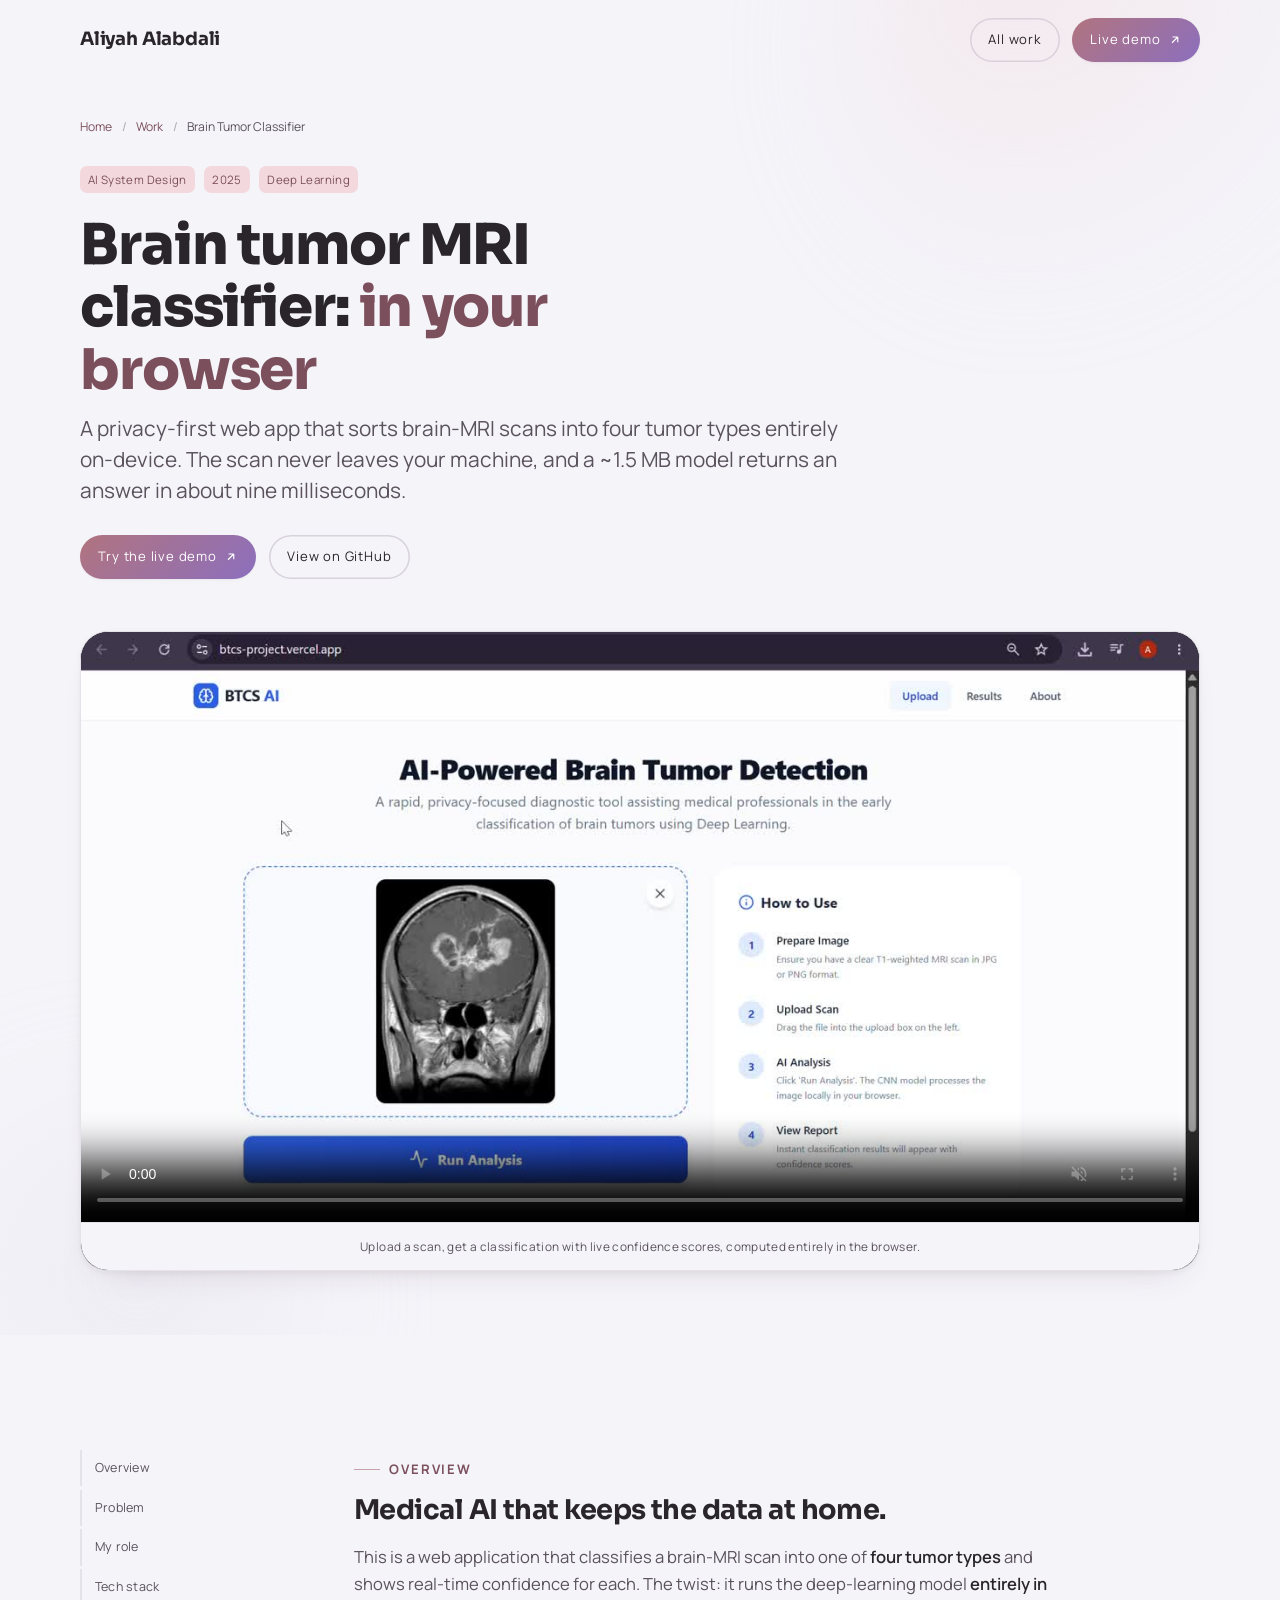
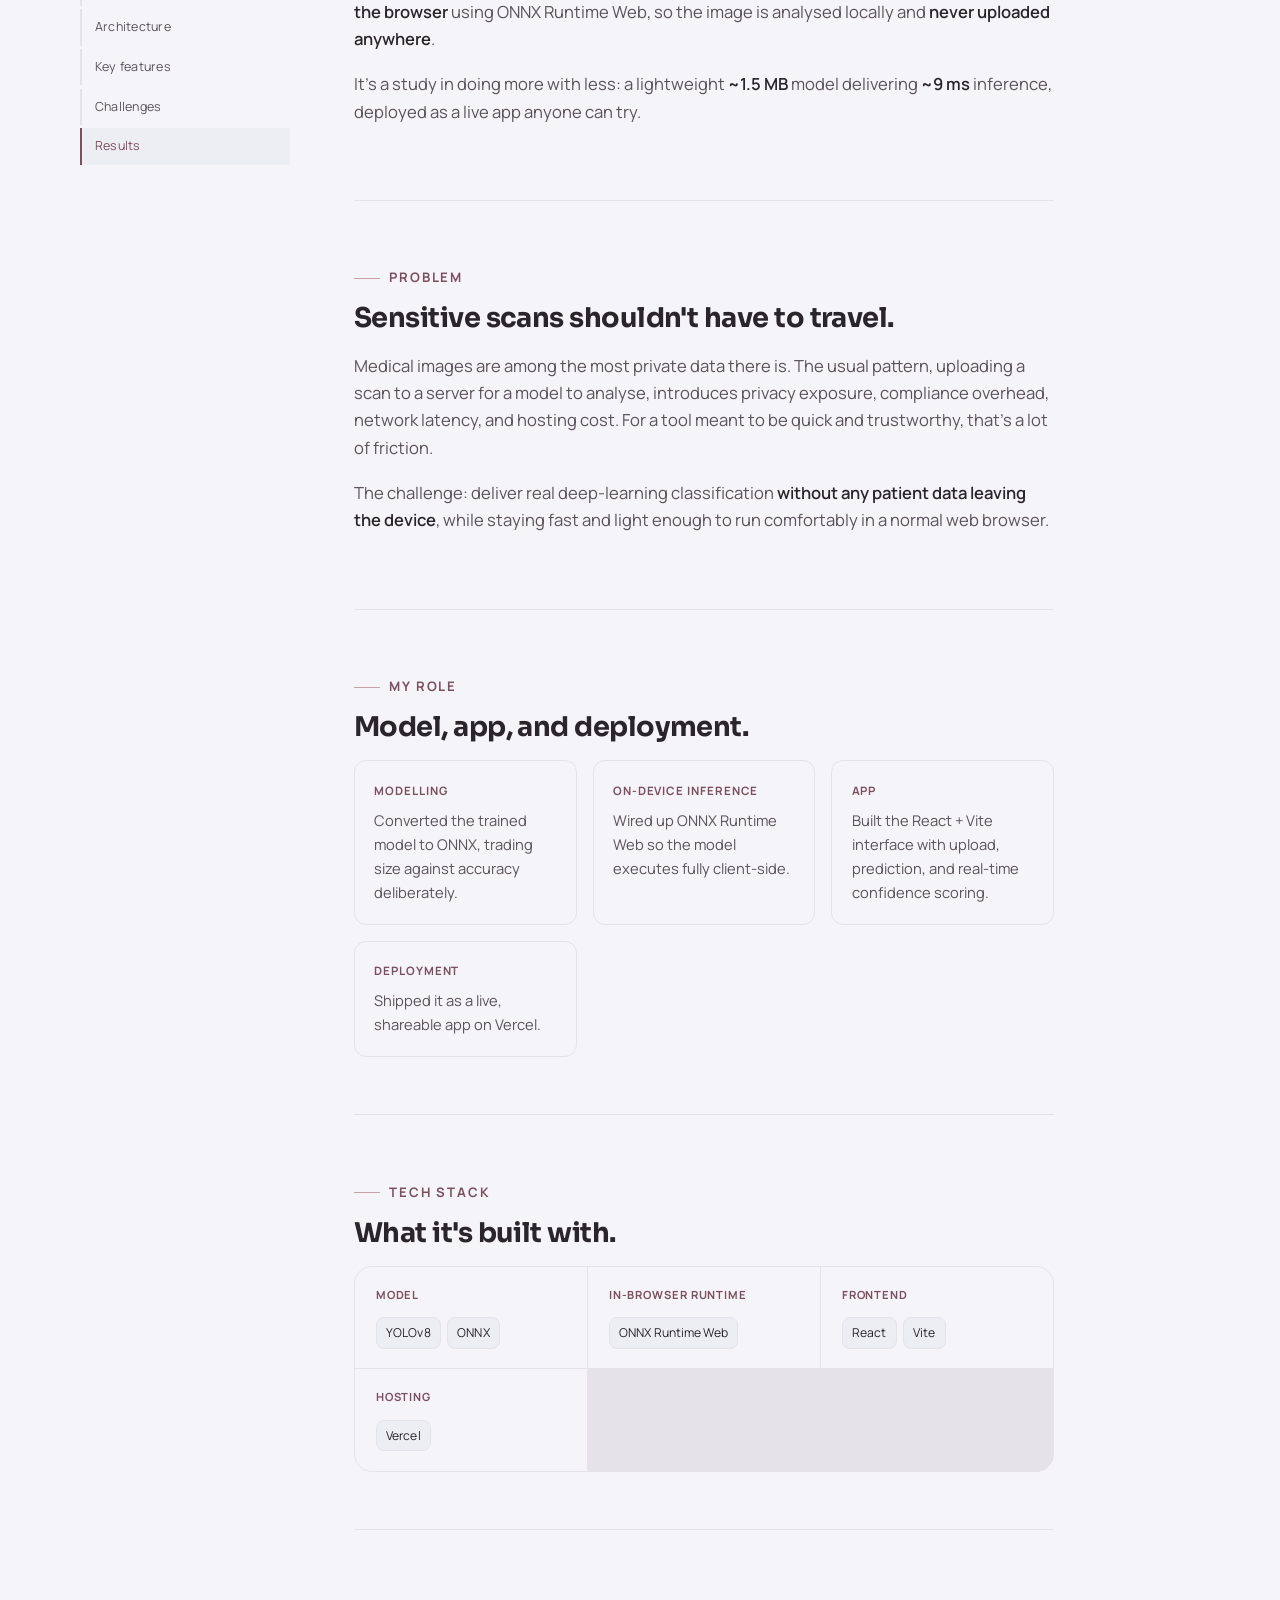
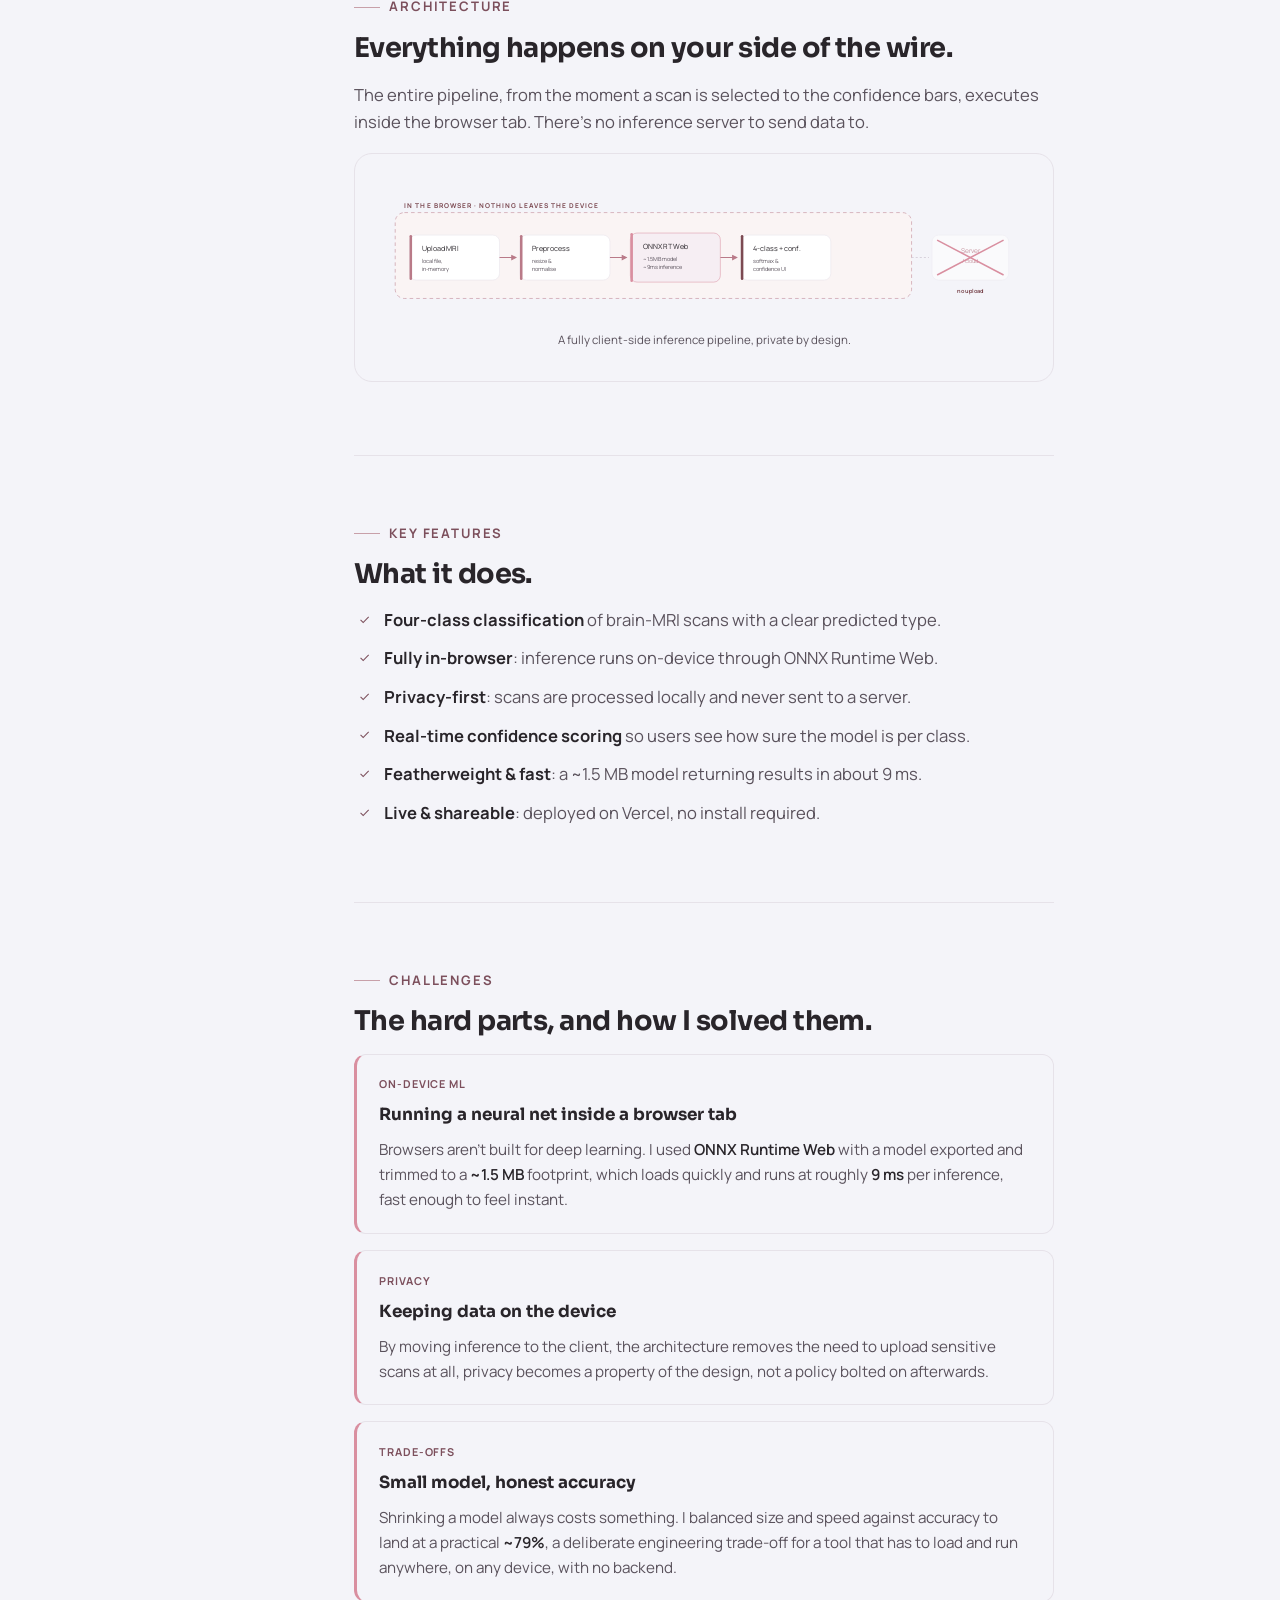
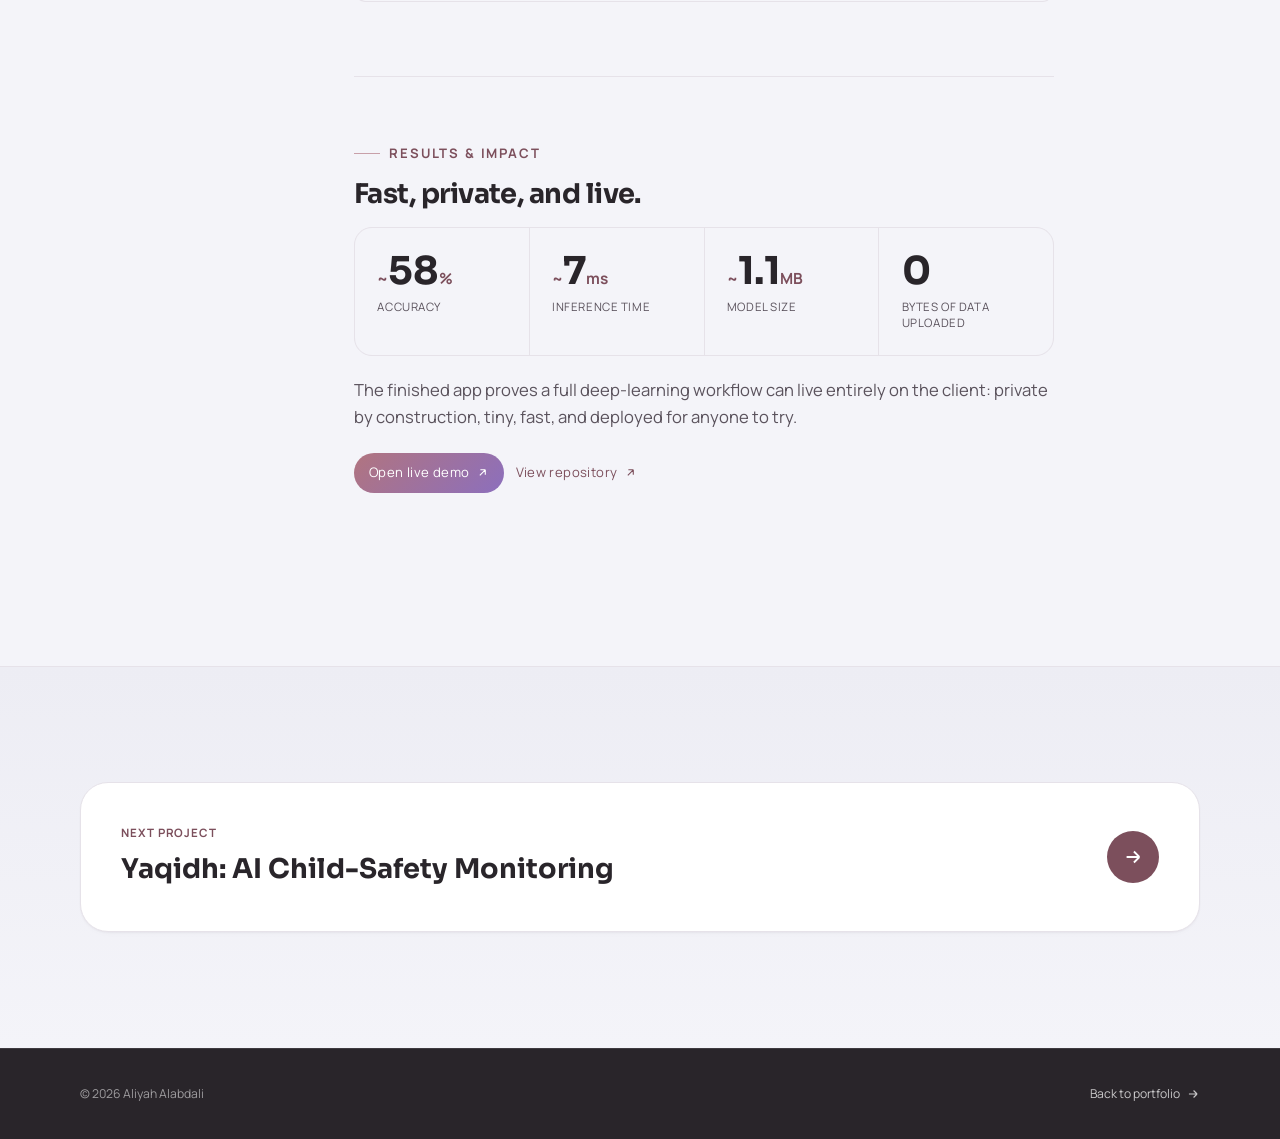
==== commit a5459f04: "Add files via upload" ====
--- a/projects/brain-tumor.html
+++ b/projects/brain-tumor.html
@@ -5,14 +5,14 @@
 <meta name="viewport" content="width=device-width, initial-scale=1">
 <title>Brain Tumor MRI Classifier · In-browser AI · Aliyah Alabdali</title>
 <meta name="description" content="A privacy-first web app that classifies brain-MRI scans into four tumor types entirely in the browser via ONNX Runtime Web. ~79% accuracy, ~9ms inference, ~1.5MB model, no patient data leaving the device. Case study by Aliyah Alabdali.">
-<meta name="theme-color" content="#F4F4F9">
+<meta name="theme-color" content="#FAF4F4">
 <link rel="canonical" href="https://aliyahalabdali.github.io/projects/brain-tumor.html">
 <meta property="og:type" content="article">
 <meta property="og:title" content="Brain Tumor MRI Classifier · In-browser, Privacy-first">
 <meta property="og:description" content="Four-class brain-MRI classification running fully in-browser via ONNX Runtime Web. ~9ms inference, ~1.5MB model.">
 <meta property="og:image" content="../assets/media/btcs-poster.jpg">
 <meta name="twitter:card" content="summary_large_image">
-<link rel="icon" href="data:image/svg+xml,%3Csvg xmlns='http://www.w3.org/2000/svg' viewBox='0 0 100 100'%3E%3Crect width='100' height='100' rx='26' fill='%23B1747F'/%3E%3Ctext x='50' y='68' font-family='Georgia,serif' font-size='54' fill='%23fff' text-anchor='middle'%3EA%3C/text%3E%3C/svg%3E">
+<link rel="icon" href="data:image/svg+xml,%3Csvg xmlns='http://www.w3.org/2000/svg' viewBox='0 0 100 100'%3E%3Crect width='100' height='100' rx='26' fill='%23B97A88'/%3E%3Ctext x='50' y='68' font-family='Georgia,serif' font-size='54' fill='%23fff' text-anchor='middle'%3EA%3C/text%3E%3C/svg%3E">
 <link rel="preconnect" href="https://fonts.googleapis.com">
 <link rel="preconnect" href="https://fonts.gstatic.com" crossorigin>
 <link href="https://fonts.googleapis.com/css2?family=Sora:wght@400;600;700;800&family=Manrope:wght@400;500;600;700;800&display=swap" rel="stylesheet">
@@ -130,32 +130,32 @@
       <figure class="diagram">
         <svg viewBox="0 0 1240 250" role="img" aria-label="In-browser pipeline: upload MRI, client-side preprocess, ONNX Runtime Web running a 1.5MB model, four-class softmax with confidence. A server is shown crossed out to indicate no data is uploaded.">
           <!-- browser boundary -->
-          <rect x="16" y="52" width="1010" height="168" rx="18" fill="#F4F4F9" stroke="#B1747F" stroke-dasharray="7 6"/>
-          <text x="34" y="44" font-family="Manrope,sans-serif" font-weight="700" font-size="13" letter-spacing="2" fill="#7C4F5C">IN THE BROWSER · NOTHING LEAVES THE DEVICE</text>
+          <rect x="16" y="52" width="1010" height="168" rx="18" fill="#FAF4F4" stroke="#B97A88" stroke-dasharray="7 6"/>
+          <text x="34" y="44" font-family="Manrope,sans-serif" font-weight="700" font-size="13" letter-spacing="2" fill="#7C4A52">IN THE BROWSER · NOTHING LEAVES THE DEVICE</text>
           <g font-family="Manrope,sans-serif">
-            <rect x="44" y="96" width="176" height="88" rx="13" fill="#fff" stroke="#E6E2E9"/><rect x="44" y="96" width="5" height="88" rx="2.5" fill="#B1747F"/>
+            <rect x="44" y="96" width="176" height="88" rx="13" fill="#fff" stroke="#E6E2E9"/><rect x="44" y="96" width="5" height="88" rx="2.5" fill="#B97A88"/>
             <text x="68" y="128" font-size="14" fill="#29252A">Upload MRI</text><text x="68" y="150" font-size="11" fill="#5A525C">local file,</text><text x="68" y="166" font-size="11" fill="#5A525C">in-memory</text>
 
-            <rect x="260" y="96" width="176" height="88" rx="13" fill="#fff" stroke="#E6E2E9"/><rect x="260" y="96" width="5" height="88" rx="2.5" fill="#B1747F"/>
+            <rect x="260" y="96" width="176" height="88" rx="13" fill="#fff" stroke="#E6E2E9"/><rect x="260" y="96" width="5" height="88" rx="2.5" fill="#B97A88"/>
             <text x="284" y="128" font-size="14" fill="#29252A">Preprocess</text><text x="284" y="150" font-size="11" fill="#5A525C">resize &amp;</text><text x="284" y="166" font-size="11" fill="#5A525C">normalise</text>
 
             <rect x="476" y="92" width="176" height="96" rx="13" fill="#F6EEF3" stroke="#D98FA0"/><rect x="476" y="92" width="5" height="96" rx="2.5" fill="#D98FA0"/>
             <text x="500" y="124" font-size="14" fill="#29252A">ONNX RT Web</text><text x="500" y="146" font-size="11" fill="#5A525C">~1.5MB model</text><text x="500" y="162" font-size="11" fill="#5A525C">~9ms inference</text>
 
-            <rect x="692" y="96" width="176" height="88" rx="13" fill="#fff" stroke="#E6E2E9"/><rect x="692" y="96" width="5" height="88" rx="2.5" fill="#7C4F5C"/>
+            <rect x="692" y="96" width="176" height="88" rx="13" fill="#fff" stroke="#E6E2E9"/><rect x="692" y="96" width="5" height="88" rx="2.5" fill="#7C4A52"/>
             <text x="716" y="128" font-size="14" fill="#29252A">4-class + conf.</text><text x="716" y="150" font-size="11" fill="#5A525C">softmax &amp;</text><text x="716" y="166" font-size="11" fill="#5A525C">confidence UI</text>
           </g>
           <!-- server crossed out -->
           <g font-family="Manrope,sans-serif">
             <rect x="1066" y="96" width="150" height="88" rx="13" fill="#fff" stroke="#E6E2E9" opacity=".6"/>
-            <text x="1141" y="132" font-size="13" fill="#B1747F" text-anchor="middle" opacity=".8">Server</text>
-            <text x="1141" y="150" font-size="11" fill="#B1747F" text-anchor="middle" opacity=".8">/ cloud</text>
+            <text x="1141" y="132" font-size="13" fill="#B97A88" text-anchor="middle" opacity=".8">Server</text>
+            <text x="1141" y="150" font-size="11" fill="#B97A88" text-anchor="middle" opacity=".8">/ cloud</text>
             <line x1="1076" y1="106" x2="1206" y2="174" stroke="#D98FA0" stroke-width="3"/>
             <line x1="1206" y1="106" x2="1076" y2="174" stroke="#D98FA0" stroke-width="3"/>
           </g>
-          <text x="1141" y="210" font-family="Manrope,sans-serif" font-weight="700" font-size="11" fill="#7C4F5C" text-anchor="middle">no upload</text>
+          <text x="1141" y="210" font-family="Manrope,sans-serif" font-weight="700" font-size="11" fill="#7C4A52" text-anchor="middle">no upload</text>
           <!-- arrows -->
-          <g stroke="#B1747F" stroke-width="2" fill="#B1747F">
+          <g stroke="#B97A88" stroke-width="2" fill="#B97A88">
             <line x1="220" y1="140" x2="252" y2="140"/><path d="M252 140l-8-4v8z"/>
             <line x1="436" y1="140" x2="468" y2="140"/><path d="M468 140l-8-4v8z"/>
             <line x1="652" y1="140" x2="684" y2="140"/><path d="M684 140l-8-4v8z"/>
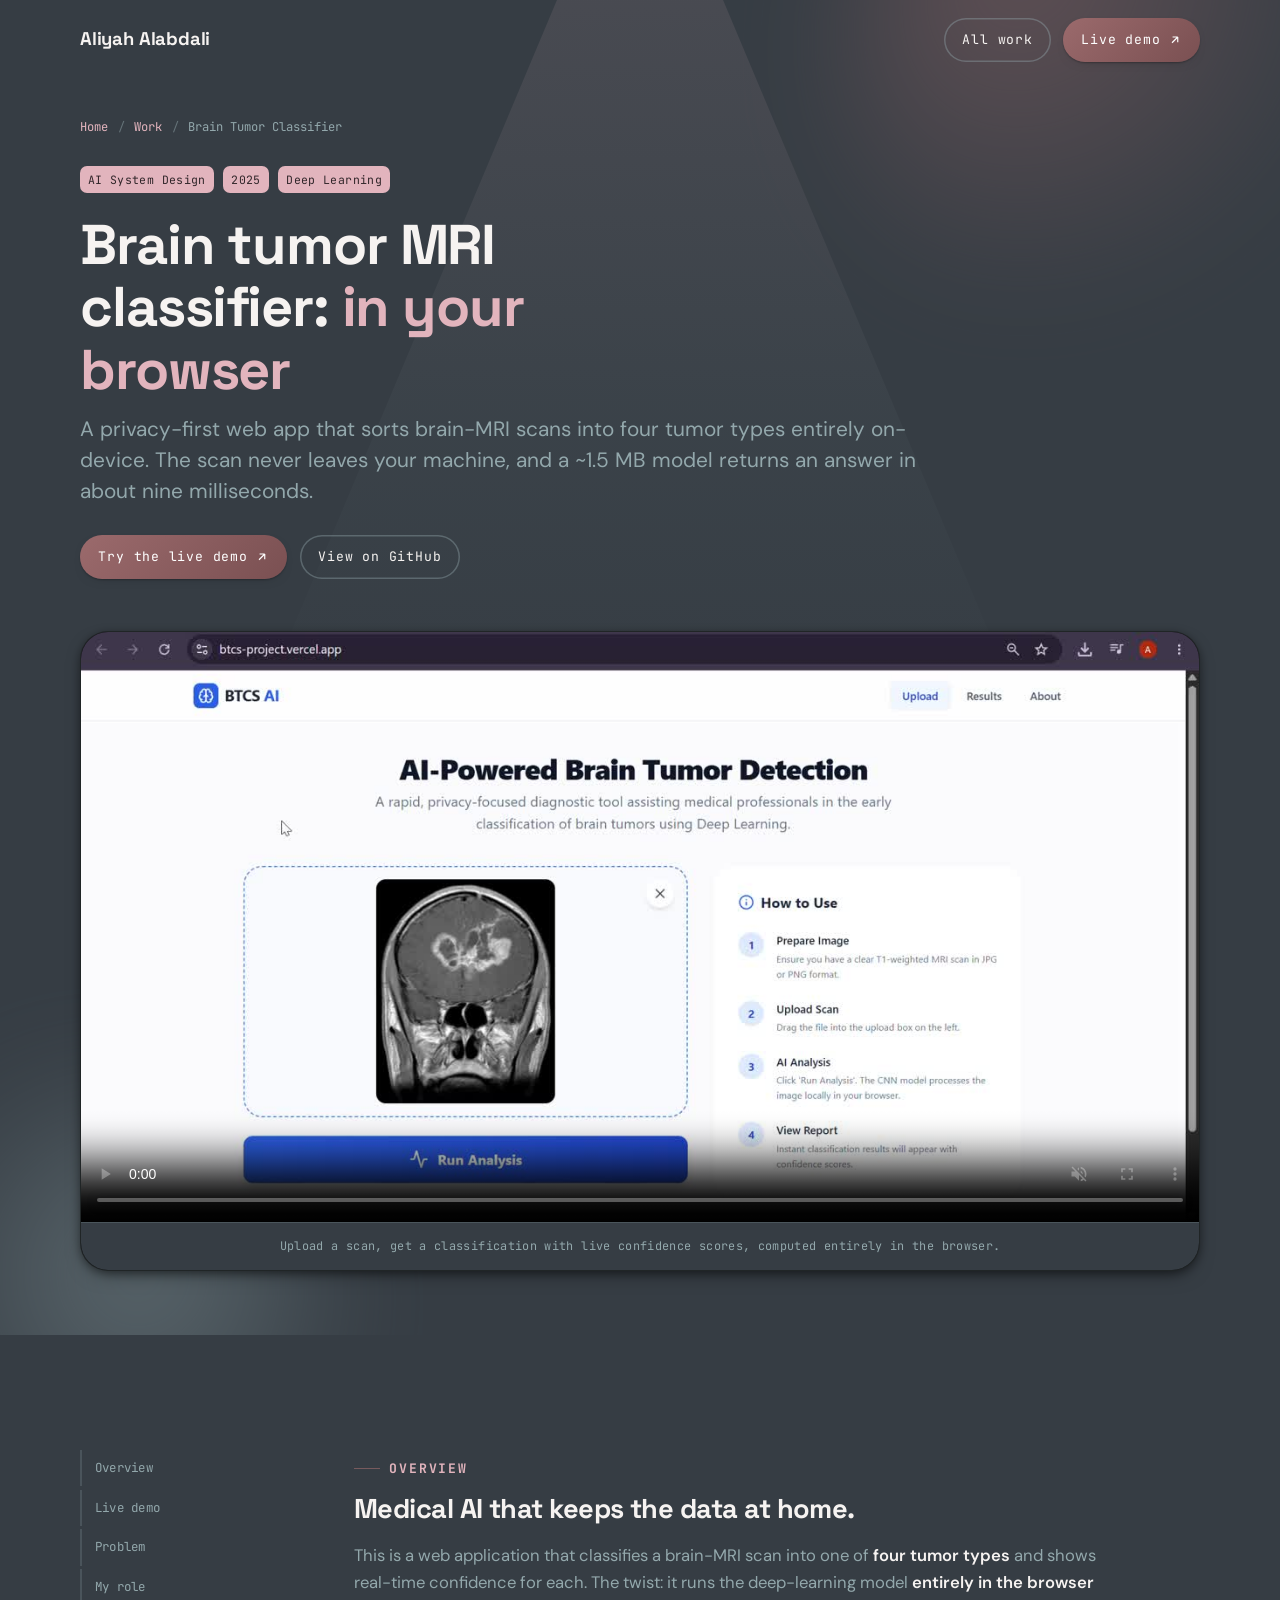
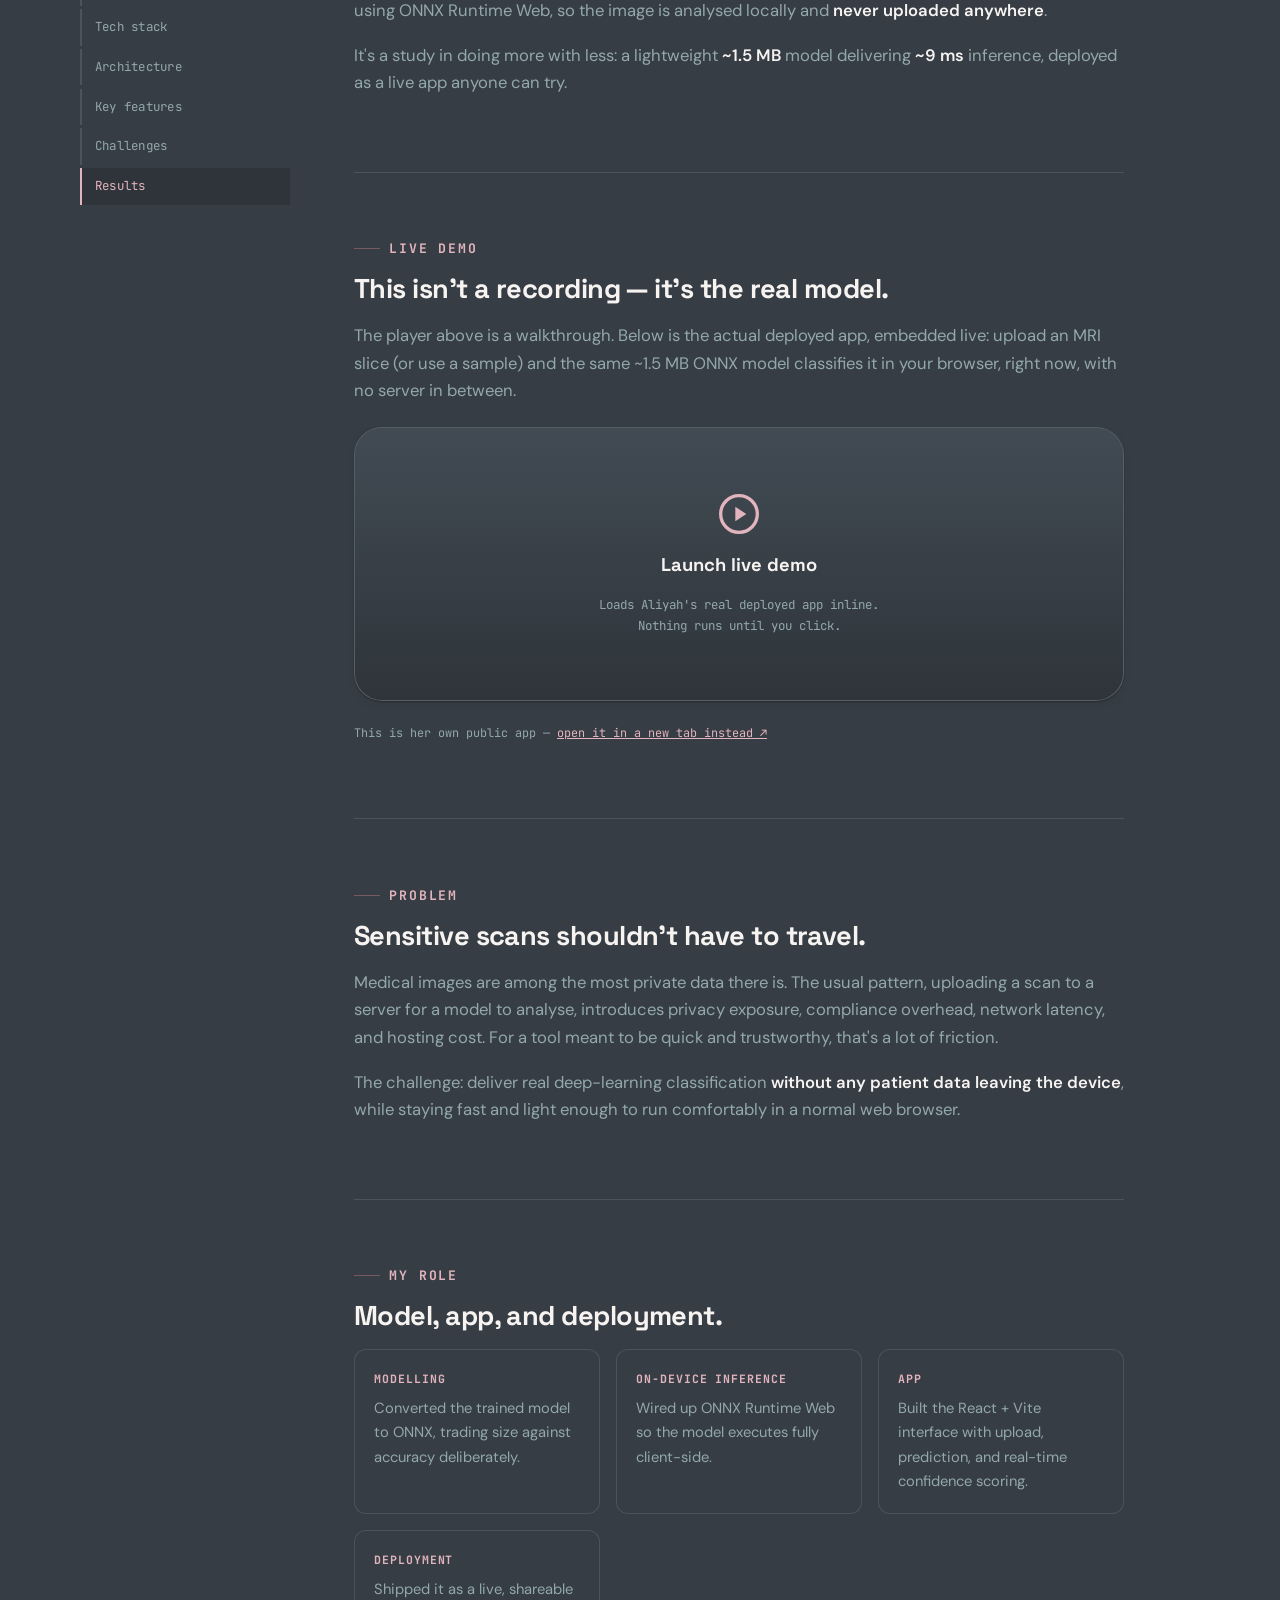
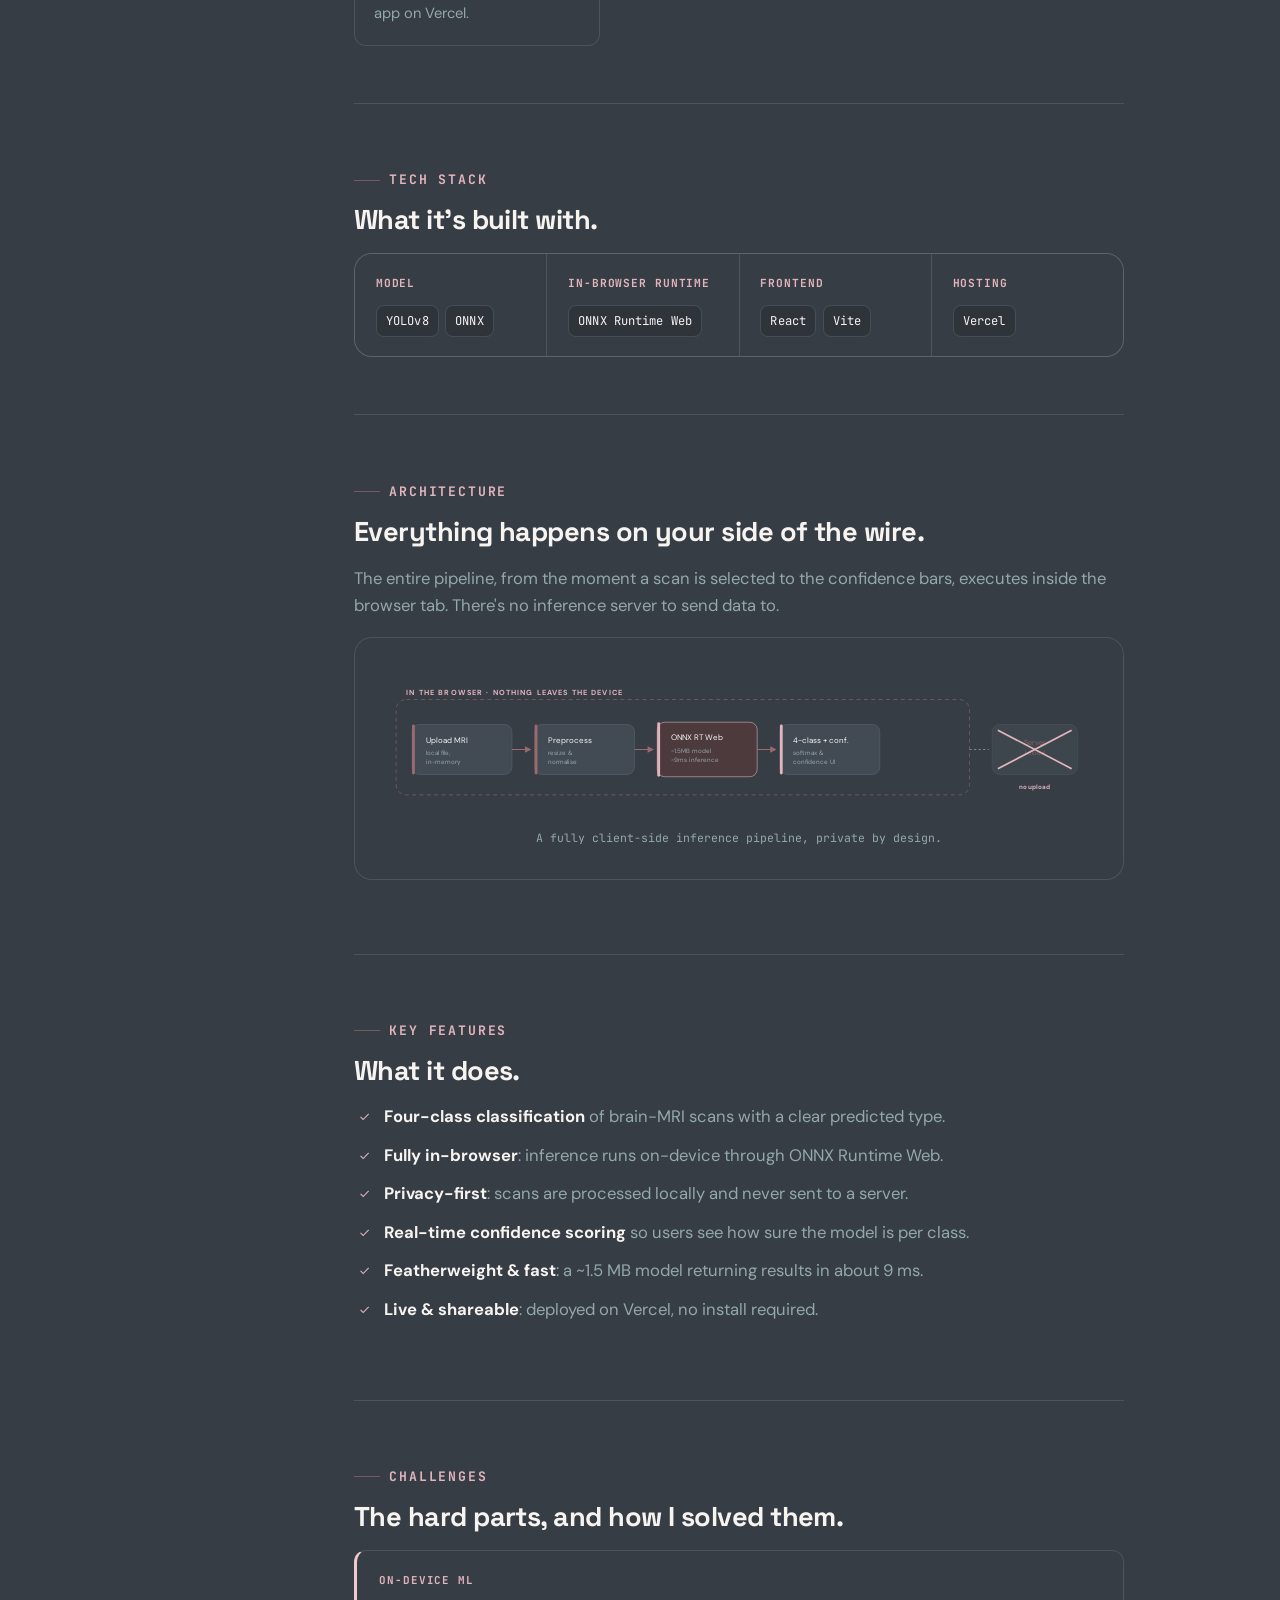
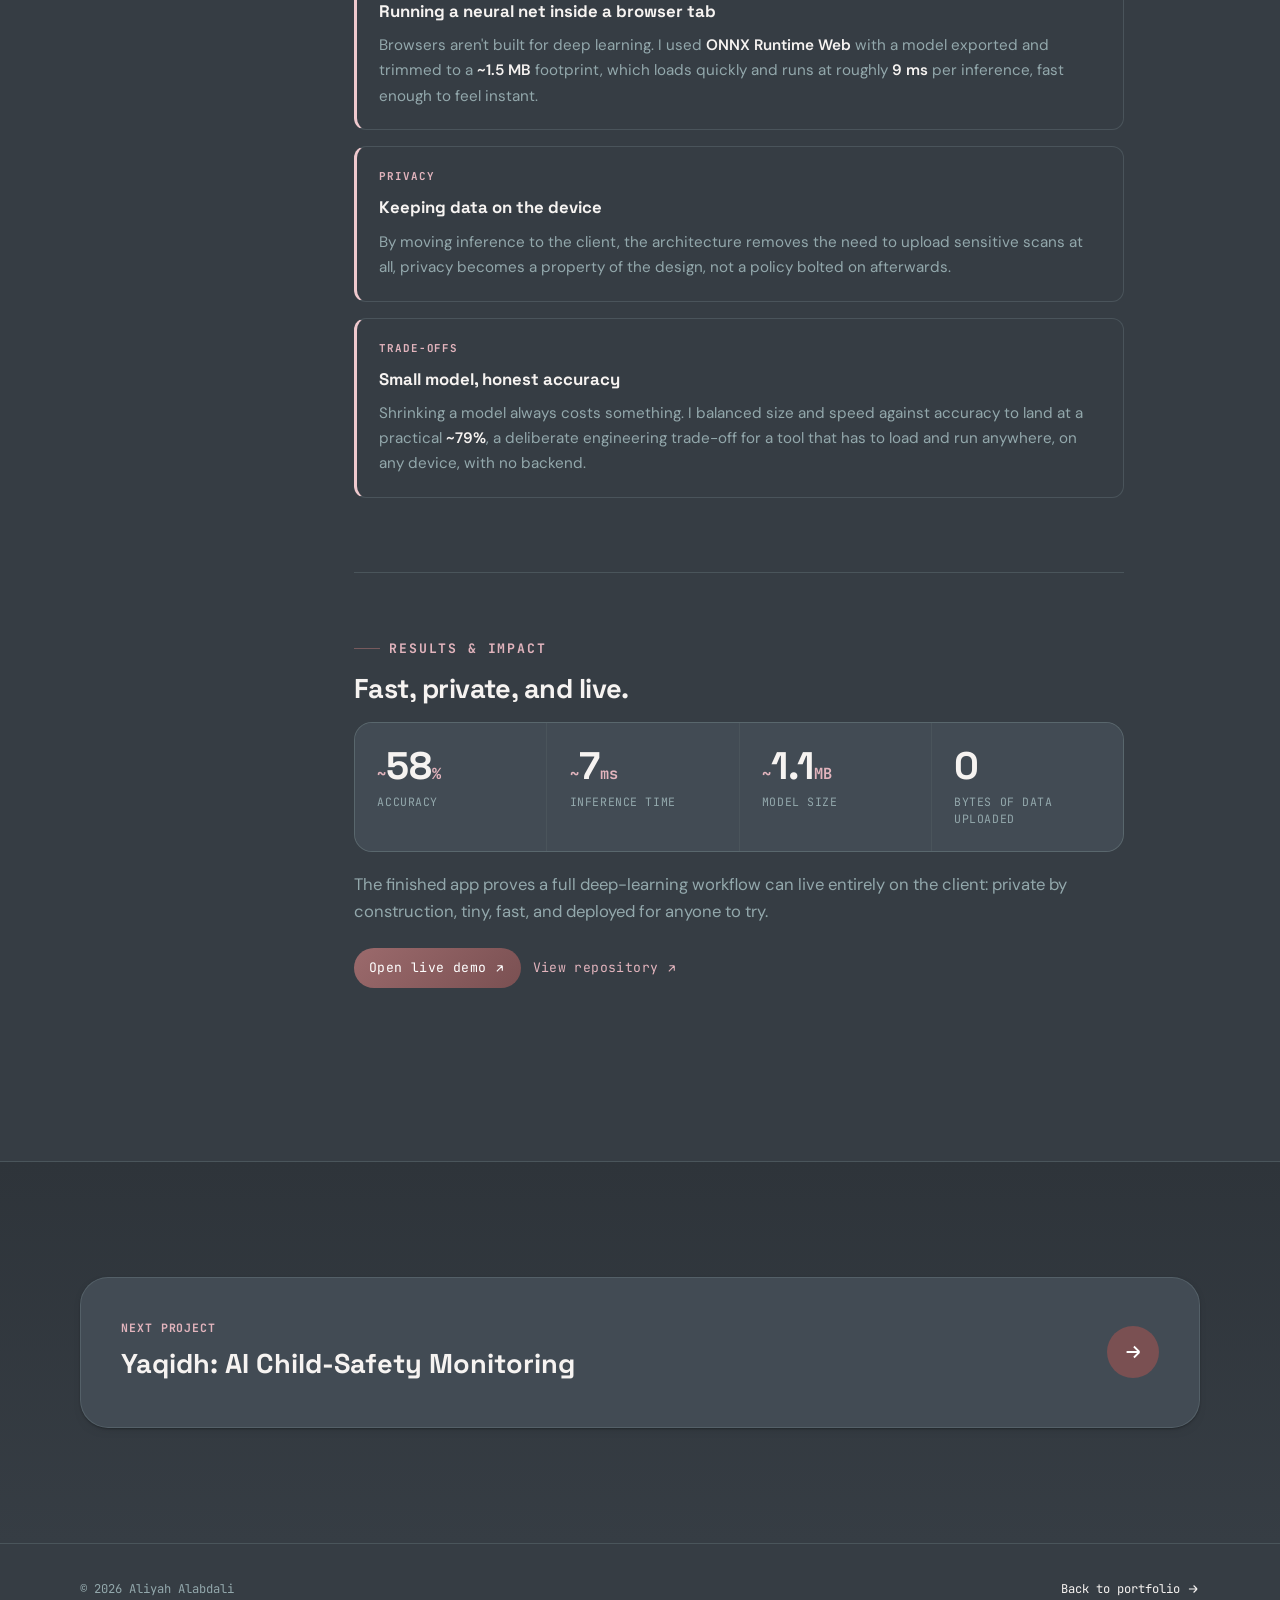
==== commit 8ef93220: "Redesign portfolio" ====
--- a/projects/brain-tumor.html
+++ b/projects/brain-tumor.html
@@ -5,17 +5,17 @@
 <meta name="viewport" content="width=device-width, initial-scale=1">
 <title>Brain Tumor MRI Classifier · In-browser AI · Aliyah Alabdali</title>
 <meta name="description" content="A privacy-first web app that classifies brain-MRI scans into four tumor types entirely in the browser via ONNX Runtime Web. ~79% accuracy, ~9ms inference, ~1.5MB model, no patient data leaving the device. Case study by Aliyah Alabdali.">
-<meta name="theme-color" content="#FAF4F4">
+<meta name="theme-color" content="#363D44">
 <link rel="canonical" href="https://aliyahalabdali.github.io/projects/brain-tumor.html">
 <meta property="og:type" content="article">
 <meta property="og:title" content="Brain Tumor MRI Classifier · In-browser, Privacy-first">
 <meta property="og:description" content="Four-class brain-MRI classification running fully in-browser via ONNX Runtime Web. ~9ms inference, ~1.5MB model.">
 <meta property="og:image" content="../assets/media/btcs-poster.jpg">
 <meta name="twitter:card" content="summary_large_image">
-<link rel="icon" href="data:image/svg+xml,%3Csvg xmlns='http://www.w3.org/2000/svg' viewBox='0 0 100 100'%3E%3Crect width='100' height='100' rx='26' fill='%23B97A88'/%3E%3Ctext x='50' y='68' font-family='Georgia,serif' font-size='54' fill='%23fff' text-anchor='middle'%3EA%3C/text%3E%3C/svg%3E">
+<link rel="icon" href="data:image/svg+xml,%3Csvg xmlns='http://www.w3.org/2000/svg' viewBox='0 0 100 100'%3E%3Crect width='100' height='100' rx='26' fill='%239B6A6C'/%3E%3Ctext x='50' y='68' font-family='Georgia,serif' font-size='54' fill='%23fff' text-anchor='middle'%3EA%3C/text%3E%3C/svg%3E">
 <link rel="preconnect" href="https://fonts.googleapis.com">
 <link rel="preconnect" href="https://fonts.gstatic.com" crossorigin>
-<link href="https://fonts.googleapis.com/css2?family=Sora:wght@400;600;700;800&family=Manrope:wght@400;500;600;700;800&display=swap" rel="stylesheet">
+<link href="https://fonts.googleapis.com/css2?family=Anton&family=Space+Grotesk:wght@400;500;600;700;800&family=DM+Sans:wght@400;500;600;700;800&family=JetBrains+Mono:wght@400;500;600;700&display=swap" rel="stylesheet">
 <link rel="stylesheet" href="../assets/css/styles.css">
 <link rel="stylesheet" href="../assets/css/project.css">
 <script type="application/ld+json">
@@ -23,6 +23,7 @@
 </script>
 </head>
 <body>
+<div class="scroll-progress" aria-hidden="true"></div>
 <a class="skip-link" href="#overview">Skip to content</a>
 
 <header class="nav" id="top">
@@ -40,7 +41,8 @@
 
 <main>
 <section class="case-hero">
-  <div class="case-hero__orbs" aria-hidden="true"><div class="orb orb--1"></div><div class="orb orb--2"></div></div>
+  <div class="hero__beam" aria-hidden="true"></div>
+  <div class="case-hero__orbs" aria-hidden="true"><div class="orb orb--1"></div><div class="orb orb--2"></div><div class="spotlight" aria-hidden="true"></div></div>
   <div class="wrap">
     <nav class="crumbs" aria-label="Breadcrumb" data-load data-delay="1">
       <a href="../index.html">Home</a><span>/</span><a href="../index.html#work">Work</a><span>/</span>Brain Tumor Classifier
@@ -48,7 +50,7 @@
     <div class="case-hero__meta" data-load data-delay="1">
       <span class="badge">AI System Design</span><span class="badge">2025</span><span class="badge">Deep Learning</span>
     </div>
-    <h1 class="case-hero__title" data-load data-delay="2">Brain tumor MRI classifier: <em>in your browser</em></h1>
+    <h1 class="case-hero__title" data-load data-delay="2" data-split="words">Brain tumor MRI classifier: <em>in your browser</em></h1>
     <p class="case-hero__lede" data-load data-delay="3">A privacy-first web app that sorts brain-MRI scans into four tumor types
       entirely on-device. The scan never leaves your machine, and a ~1.5&nbsp;MB model returns an answer in about nine
       milliseconds.</p>
@@ -70,6 +72,7 @@
 <div class="wrap case-body">
   <nav class="case-nav" aria-label="Sections">
     <a href="#overview" class="active">Overview</a>
+    <a href="#live-demo">Live demo</a>
     <a href="#problem">Problem</a>
     <a href="#role">My role</a>
     <a href="#tech">Tech stack</a>
@@ -90,6 +93,22 @@
         <strong>~9&nbsp;ms</strong> inference, deployed as a live app anyone can try.</p>
     </section>
 
+    <section class="case-block" id="live-demo" data-reveal>
+      <span class="eyebrow">Live demo</span>
+      <h2>This isn't a recording — it's the real model.</h2>
+      <p>The player above is a walkthrough. Below is the actual deployed app, embedded live: upload an MRI slice
+        (or use a sample) and the same ~1.5&nbsp;MB ONNX model classifies it in your browser, right now, with no
+        server in between.</p>
+      <div class="live-embed" data-embed-src="https://btcs-project.vercel.app/" data-embed-title="Brain Tumor Classifier — live demo">
+        <button type="button" class="live-embed__launch">
+          <svg viewBox="0 0 24 24" fill="none" stroke="currentColor" stroke-width="1.8" aria-hidden="true"><circle cx="12" cy="12" r="10"/><path d="M10 8l6 4-6 4V8z" fill="currentColor" stroke="none"/></svg>
+          <strong>Launch live demo</strong>
+          <span>Loads Aliyah's real deployed app inline. Nothing runs until you click.</span>
+        </button>
+      </div>
+      <p class="live-embed__note">This is her own public app — <a href="https://btcs-project.vercel.app/" target="_blank" rel="noopener">open it in a new tab instead ↗</a></p>
+    </section>
+
     <section class="case-block" id="problem" data-reveal>
       <span class="eyebrow">Problem</span>
       <h2>Sensitive scans shouldn't have to travel.</h2>
@@ -130,37 +149,37 @@
       <figure class="diagram">
         <svg viewBox="0 0 1240 250" role="img" aria-label="In-browser pipeline: upload MRI, client-side preprocess, ONNX Runtime Web running a 1.5MB model, four-class softmax with confidence. A server is shown crossed out to indicate no data is uploaded.">
           <!-- browser boundary -->
-          <rect x="16" y="52" width="1010" height="168" rx="18" fill="#FAF4F4" stroke="#B97A88" stroke-dasharray="7 6"/>
-          <text x="34" y="44" font-family="Manrope,sans-serif" font-weight="700" font-size="13" letter-spacing="2" fill="#7C4A52">IN THE BROWSER · NOTHING LEAVES THE DEVICE</text>
-          <g font-family="Manrope,sans-serif">
-            <rect x="44" y="96" width="176" height="88" rx="13" fill="#fff" stroke="#E6E2E9"/><rect x="44" y="96" width="5" height="88" rx="2.5" fill="#B97A88"/>
-            <text x="68" y="128" font-size="14" fill="#29252A">Upload MRI</text><text x="68" y="150" font-size="11" fill="#5A525C">local file,</text><text x="68" y="166" font-size="11" fill="#5A525C">in-memory</text>
-
-            <rect x="260" y="96" width="176" height="88" rx="13" fill="#fff" stroke="#E6E2E9"/><rect x="260" y="96" width="5" height="88" rx="2.5" fill="#B97A88"/>
-            <text x="284" y="128" font-size="14" fill="#29252A">Preprocess</text><text x="284" y="150" font-size="11" fill="#5A525C">resize &amp;</text><text x="284" y="166" font-size="11" fill="#5A525C">normalise</text>
-
-            <rect x="476" y="92" width="176" height="96" rx="13" fill="#F6EEF3" stroke="#D98FA0"/><rect x="476" y="92" width="5" height="96" rx="2.5" fill="#D98FA0"/>
-            <text x="500" y="124" font-size="14" fill="#29252A">ONNX RT Web</text><text x="500" y="146" font-size="11" fill="#5A525C">~1.5MB model</text><text x="500" y="162" font-size="11" fill="#5A525C">~9ms inference</text>
-
-            <rect x="692" y="96" width="176" height="88" rx="13" fill="#fff" stroke="#E6E2E9"/><rect x="692" y="96" width="5" height="88" rx="2.5" fill="#7C4A52"/>
-            <text x="716" y="128" font-size="14" fill="#29252A">4-class + conf.</text><text x="716" y="150" font-size="11" fill="#5A525C">softmax &amp;</text><text x="716" y="166" font-size="11" fill="#5A525C">confidence UI</text>
+          <rect x="16" y="52" width="1010" height="168" rx="18" fill="#363D44" stroke="#9B6A6C" stroke-dasharray="7 6"/>
+          <text x="34" y="44" font-family="DM Sans,sans-serif" font-weight="700" font-size="13" letter-spacing="2" fill="#E2B4BD">IN THE BROWSER · NOTHING LEAVES THE DEVICE</text>
+          <g font-family="DM Sans,sans-serif">
+            <rect x="44" y="96" width="176" height="88" rx="13" fill="#424B54" stroke="#5C6670"/><rect x="44" y="96" width="5" height="88" rx="2.5" fill="#9B6A6C"/>
+            <text x="68" y="128" font-size="14" fill="#F6F3F1">Upload MRI</text><text x="68" y="150" font-size="11" fill="#93A8AC">local file,</text><text x="68" y="166" font-size="11" fill="#93A8AC">in-memory</text>
+
+            <rect x="260" y="96" width="176" height="88" rx="13" fill="#424B54" stroke="#5C6670"/><rect x="260" y="96" width="5" height="88" rx="2.5" fill="#9B6A6C"/>
+            <text x="284" y="128" font-size="14" fill="#F6F3F1">Preprocess</text><text x="284" y="150" font-size="11" fill="#93A8AC">resize &amp;</text><text x="284" y="166" font-size="11" fill="#93A8AC">normalise</text>
+
+            <rect x="476" y="92" width="176" height="96" rx="13" fill="#4C3A3C" stroke="#E2B4BD"/><rect x="476" y="92" width="5" height="96" rx="2.5" fill="#E2B4BD"/>
+            <text x="500" y="124" font-size="14" fill="#F6F3F1">ONNX RT Web</text><text x="500" y="146" font-size="11" fill="#93A8AC">~1.5MB model</text><text x="500" y="162" font-size="11" fill="#93A8AC">~9ms inference</text>
+
+            <rect x="692" y="96" width="176" height="88" rx="13" fill="#424B54" stroke="#5C6670"/><rect x="692" y="96" width="5" height="88" rx="2.5" fill="#E2B4BD"/>
+            <text x="716" y="128" font-size="14" fill="#F6F3F1">4-class + conf.</text><text x="716" y="150" font-size="11" fill="#93A8AC">softmax &amp;</text><text x="716" y="166" font-size="11" fill="#93A8AC">confidence UI</text>
           </g>
           <!-- server crossed out -->
-          <g font-family="Manrope,sans-serif">
-            <rect x="1066" y="96" width="150" height="88" rx="13" fill="#fff" stroke="#E6E2E9" opacity=".6"/>
-            <text x="1141" y="132" font-size="13" fill="#B97A88" text-anchor="middle" opacity=".8">Server</text>
-            <text x="1141" y="150" font-size="11" fill="#B97A88" text-anchor="middle" opacity=".8">/ cloud</text>
-            <line x1="1076" y1="106" x2="1206" y2="174" stroke="#D98FA0" stroke-width="3"/>
-            <line x1="1206" y1="106" x2="1076" y2="174" stroke="#D98FA0" stroke-width="3"/>
+          <g font-family="DM Sans,sans-serif">
+            <rect x="1066" y="96" width="150" height="88" rx="13" fill="#424B54" stroke="#5C6670" opacity=".6"/>
+            <text x="1141" y="132" font-size="13" fill="#9B6A6C" text-anchor="middle" opacity=".8">Server</text>
+            <text x="1141" y="150" font-size="11" fill="#9B6A6C" text-anchor="middle" opacity=".8">/ cloud</text>
+            <line x1="1076" y1="106" x2="1206" y2="174" stroke="#E2B4BD" stroke-width="3"/>
+            <line x1="1206" y1="106" x2="1076" y2="174" stroke="#E2B4BD" stroke-width="3"/>
           </g>
-          <text x="1141" y="210" font-family="Manrope,sans-serif" font-weight="700" font-size="11" fill="#7C4A52" text-anchor="middle">no upload</text>
+          <text x="1141" y="210" font-family="DM Sans,sans-serif" font-weight="700" font-size="11" fill="#E2B4BD" text-anchor="middle">no upload</text>
           <!-- arrows -->
-          <g stroke="#B97A88" stroke-width="2" fill="#B97A88">
+          <g stroke="#9B6A6C" stroke-width="2" fill="#9B6A6C">
             <line x1="220" y1="140" x2="252" y2="140"/><path d="M252 140l-8-4v8z"/>
             <line x1="436" y1="140" x2="468" y2="140"/><path d="M468 140l-8-4v8z"/>
             <line x1="652" y1="140" x2="684" y2="140"/><path d="M684 140l-8-4v8z"/>
           </g>
-          <line x1="1026" y1="140" x2="1060" y2="140" stroke="#D8D2DC" stroke-width="2" stroke-dasharray="4 4"/>
+          <line x1="1026" y1="140" x2="1060" y2="140" stroke="#7A8A8E" stroke-width="2" stroke-dasharray="4 4"/>
         </svg>
         <figcaption>A fully client-side inference pipeline, private by design.</figcaption>
       </figure>
--- a/assets/css/styles.css
+++ b/assets/css/styles.css
@@ -1,35 +1,46 @@
 /* =========================================================================
    Aliyah Alabdali - Portfolio
-   Design system: Sans-only, tightened scale, uppercase micro-labels.
-   Soft pastel palette; Sora for display type, Manrope for body + labels.
-   Palette is used exactly as provided; only mauve-family shades/tints are
-   derived for text legibility and WCAG-AA contrast.
+   Design system: dark, grain-textured "personal brand" style - slate/sage/
+   pink/mauve palette, giant Anton display name, Space Grotesk headings,
+   DM Sans body, JetBrains Mono labels.
+   Two accent tiers by context: --pink for accent text sitting directly on
+   the dark page/card surfaces, --ink-on-light for text sitting on the
+   light pink/sage chip surfaces (badges, icon tiles) - the two can't share
+   one token since one needs to be light and the other dark.
    ========================================================================= */
 
 /* ----- Tokens ----------------------------------------------------------- */
 :root{
-  /* Brand palette (exact, provided) */
+  /* Brand palette (as provided) */
   --white:#FFFFFF;
-  --alabaster:#E4E1EC;
-  --pastel:#F3D9DE;
-  --cherry:#D98FA0;
-  --mauve:#B1747F;
-
-  /* Derived neutrals (same mauve family) for legibility + contrast */
-  --cream:#F4F4F9;
-  --cream-2:#EDEDF4;
-  --ink:#29252A;      /* body text - 15.7:1 on white */
-  --ink-2:#5A525C;    /* secondary text - ~7:1 */
-  --mauve-deep:#7C4F5C;/* buttons/links on light - white text 7:1 */
-  --line:#E6E2E9;     /* hairline rules */
-  --line-strong:#D8D2DC;
-  --purple:#8C6FBD;    /* gradient partner for primary buttons */
-  --grad-primary:linear-gradient(135deg,var(--mauve) 0%,var(--purple) 100%);
+  --sage:#93A8AC;
+  --pink:#E2B4BD;
+  --mauve:#9B6A6C;
+  --slate:#424B54;
+
+  /* Derived surfaces + neutrals */
+  --bg:#363D44;        /* page background (darkened slate) */
+  --cream:#363D44;     /* alias used by section backgrounds below */
+  --cream-2:#2E343A;   /* deeper alternating section background */
+  --surface:#424B54;   /* card / panel background (given slate) */
+  --surface-2:#4C5760; /* elevated hover surface */
+  --mauve-deep:#7A5052;/* deepened mauve - gradient end + dark text on light chips */
+  --ink-on-light:#31262A; /* dark text for use on light pink/sage chip surfaces */
+  --ink:#F6F3F1;       /* primary body text - near-white, warm */
+  --ink-2:#93A8AC;     /* secondary text = sage */
+  --line:rgba(147,168,172,.22);     /* hairline rules on dark */
+  --line-strong:rgba(147,168,172,.4);
+  --alabaster:#C9D3D5; /* light sage tint - icon/cert-mark chip backgrounds */
+  --pastel:#E2B4BD;    /* light pink chip/badge backgrounds */
+  --cherry:#EFC9CE;    /* lighter pink - hover state for chips */
+  --cyan:var(--mauve-deep); /* legacy alias, unused directly */
+  --grad-primary:linear-gradient(135deg,var(--mauve) 0%,var(--mauve-deep) 100%);
 
   /* Type */
-  --f-display:"Sora",ui-sans-serif,system-ui,-apple-system,"Segoe UI",sans-serif;
-  --f-body:"Manrope",ui-sans-serif,system-ui,-apple-system,"Segoe UI",sans-serif;
-  --f-mono:"Manrope",ui-sans-serif,system-ui,-apple-system,"Segoe UI",sans-serif;
+  --f-hero:"Anton","Archivo Black",var(--f-display);
+  --f-display:"Space Grotesk",ui-sans-serif,system-ui,-apple-system,"Segoe UI",sans-serif;
+  --f-body:"DM Sans",ui-sans-serif,system-ui,-apple-system,"Segoe UI",sans-serif;
+  --f-mono:"JetBrains Mono",ui-monospace,"SFMono-Regular",Menlo,Consolas,monospace;
 
   /* Scale (tightened) */
   --step--1:clamp(.76rem,.735rem + .12vw,.82rem);
@@ -48,8 +59,8 @@
   --radius:18px;
   --radius-sm:12px;
   --radius-lg:28px;
-  --shadow-sm:0 1px 2px rgba(41,37,42,.04),0 4px 14px -12px rgba(41,37,42,.16);
-  --shadow-md:0 2px 6px rgba(41,37,42,.05),0 18px 36px -26px rgba(124,79,92,.3);
+  --shadow-sm:0 1px 2px rgba(0,0,0,.25),0 4px 14px -10px rgba(0,0,0,.5);
+  --shadow-md:0 8px 20px -8px rgba(0,0,0,.55),0 2px 10px rgba(0,0,0,.35);
   --ease:cubic-bezier(.22,.61,.36,1);
 }
 
@@ -72,13 +83,13 @@
 a{color:inherit;text-decoration:none}
 button{font:inherit;color:inherit;cursor:pointer;border:0;background:none}
 ul{list-style:none;padding:0}
-:focus-visible{outline:2.5px solid var(--mauve-deep);outline-offset:3px;border-radius:4px}
-::selection{background:var(--cherry);color:var(--ink)}
+:focus-visible{outline:2.5px solid var(--pink);outline-offset:3px;border-radius:4px}
+::selection{background:var(--cherry);color:var(--ink-on-light)}
 
 /* ----- Layout helpers --------------------------------------------------- */
 .wrap{width:100%;max-width:var(--maxw);margin-inline:auto;padding-inline:var(--gutter)}
 .section{padding-block:var(--section-y)}
-.skip-link{position:absolute;left:-999px;top:0;z-index:200;background:var(--ink);color:#fff;
+.skip-link{position:absolute;left:-999px;top:0;z-index:200;background:var(--pink);color:var(--ink-on-light);
   padding:.7rem 1.1rem;border-radius:0 0 10px 0;font:600 .9rem var(--f-body)}
 .skip-link:focus{left:0}
 
@@ -89,7 +100,7 @@
   font-size:var(--step--1);
   letter-spacing:.14em;
   text-transform:uppercase;
-  color:var(--mauve-deep);
+  color:var(--pink);
   display:inline-flex;align-items:center;gap:.7em;
 }
 .eyebrow::before{content:"";width:26px;height:1px;background:var(--mauve);opacity:.65}
@@ -109,30 +120,38 @@
 /* ----- Buttons ---------------------------------------------------------- */
 .btn{display:inline-flex;align-items:center;gap:.55em;font-family:var(--f-mono);
   font-size:var(--step--1);letter-spacing:.06em;padding:.85em 1.4em;border-radius:100px;
+  position:relative;overflow:hidden;
   transition:transform .35s var(--ease),background .3s,box-shadow .35s,color .3s;
   will-change:transform;white-space:nowrap}
 .btn svg{width:1.05em;height:1.05em;transition:transform .35s var(--ease)}
 .btn--primary{background:var(--grad-primary);color:#fff;box-shadow:var(--shadow-sm)}
+.btn--primary::before{content:"";position:absolute;top:0;left:-60%;width:40%;height:100%;
+  background:linear-gradient(120deg,transparent,rgba(255,255,255,.4),transparent);
+  transform:skewX(-20deg);transition:left .6s var(--ease)}
+.btn--primary:hover::before{left:120%}
 .btn--primary:hover{transform:translateY(-2px);box-shadow:var(--shadow-md);filter:brightness(1.06)}
 .btn--primary:hover svg{transform:translate(2px,-2px)}
 .btn--ghost{background:transparent;color:var(--ink);box-shadow:inset 0 0 0 1.5px var(--line-strong)}
-.btn--ghost:hover{transform:translateY(-2px);box-shadow:inset 0 0 0 1.5px var(--mauve);color:var(--mauve-deep)}
-.btn--light{background:#fff;color:var(--ink);box-shadow:var(--shadow-sm)}
+.btn--ghost:hover{transform:translateY(-2px);box-shadow:inset 0 0 0 1.5px var(--pink);color:var(--pink)}
+.btn--light{background:#fff;color:var(--ink-on-light);box-shadow:var(--shadow-sm)}
 .btn--light:hover{transform:translateY(-2px);box-shadow:var(--shadow-md)}
 
 /* ----- Navigation ------------------------------------------------------- */
 .nav{position:fixed;inset:0 0 auto 0;z-index:100;transition:background .4s,box-shadow .4s,padding .4s}
 .nav__inner{display:flex;align-items:center;justify-content:space-between;
   gap:1rem;padding-block:1.1rem}
-.nav.is-stuck{background:rgba(244,244,249,.82);backdrop-filter:blur(14px) saturate(1.3);
+.nav.is-stuck{background:rgba(54,61,68,.82);backdrop-filter:blur(14px) saturate(1.3);
   -webkit-backdrop-filter:blur(14px) saturate(1.3);box-shadow:0 1px 0 var(--line)}
 .nav.is-stuck .nav__inner{padding-block:.7rem}
 .brand{display:inline-flex;align-items:center;gap:.6rem;font-family:var(--f-display);
   font-weight:700;font-size:1.15rem;letter-spacing:-.01em}
 .brand .monogram{width:38px;height:38px;flex:0 0 auto}
-.nav__links{display:flex;align-items:center;gap:1.9rem}
+.nav__links{display:flex;align-items:center;gap:1.9rem;position:relative}
+.nav__pill{position:absolute;left:0;top:.1rem;height:1.9rem;border-radius:100px;background:var(--pastel);
+  z-index:0;opacity:0;transform:translateX(0);transition:transform .4s var(--ease),width .4s var(--ease),opacity .25s;
+  pointer-events:none}
 .nav__links a{font-family:var(--f-mono);font-size:.8rem;letter-spacing:.02em;color:var(--ink-2);
-  position:relative;padding-block:.3rem;transition:color .25s}
+  position:relative;z-index:1;padding-block:.3rem;transition:color .25s}
 .nav__links a::after{content:"";position:absolute;left:0;bottom:0;width:100%;height:1.5px;
   background:var(--mauve);transform:scaleX(0);transform-origin:left;transition:transform .35s var(--ease)}
 .nav__links a:hover,.nav__links a[aria-current="true"]{color:var(--ink)}
@@ -148,38 +167,53 @@
 .nav.is-open .nav__toggle span::after{top:0;transform:rotate(-45deg)}
 
 /* ----- Hero ------------------------------------------------------------- */
-.hero{position:relative;padding-top:clamp(7rem,14vh,10rem);padding-bottom:var(--section-y);overflow:hidden}
-.hero__orbs{position:absolute;inset:0;z-index:0;pointer-events:none;filter:blur(64px);opacity:.5}
-.orb{position:absolute;border-radius:50%;mix-blend-mode:multiply}
+.hero{position:relative;padding-top:clamp(7rem,14vh,10rem);padding-bottom:var(--section-y);overflow:hidden;
+  background:
+    url("data:image/svg+xml,%3Csvg xmlns='http://www.w3.org/2000/svg' width='140' height='140'%3E%3Cfilter id='n'%3E%3CfeTurbulence type='fractalNoise' baseFrequency='0.9' numOctaves='2' stitchTiles='stitch'/%3E%3C/filter%3E%3Crect width='100%25' height='100%25' filter='url(%23n)' opacity='0.05'/%3E%3C/svg%3E"),
+    radial-gradient(120% 90% at 50% -10%,rgba(155,106,108,.28),transparent 60%),
+    var(--bg)}
+.hero__orbs{position:absolute;inset:0;z-index:0;pointer-events:none;filter:blur(64px);opacity:.55}
+.orb{position:absolute;border-radius:50%;mix-blend-mode:screen}
 .orb--1{width:44vmax;height:44vmax;top:-16vmax;right:-10vmax;
-  background:radial-gradient(circle at 30% 30%,var(--pastel),transparent 62%)}
+  background:radial-gradient(circle at 30% 30%,var(--mauve),transparent 62%)}
 .orb--2{width:38vmax;height:38vmax;bottom:-18vmax;left:-12vmax;
-  background:radial-gradient(circle at 60% 40%,var(--alabaster),transparent 60%)}
+  background:radial-gradient(circle at 60% 40%,var(--sage),transparent 60%)}
 .hero__grid{position:relative;z-index:1;max-width:46rem}
+.hero__topline{position:relative;z-index:1;display:flex;justify-content:center}
 .hero__status{display:inline-flex;align-items:center;gap:.6em;font-family:var(--f-mono);
-  font-weight:600;font-size:var(--step--1);color:var(--ink-2);background:rgba(255,255,255,.6);
+  font-weight:600;font-size:var(--step--1);color:var(--ink-2);background:rgba(66,75,84,.55);
   border:1px solid var(--line);padding:.45em .9em;border-radius:100px;backdrop-filter:blur(6px)}
 .dot{width:8px;height:8px;border-radius:50%;background:#4caf7d;box-shadow:0 0 0 0 rgba(76,175,125,.5);
   animation:pulse 3.2s infinite}
 @keyframes pulse{0%{box-shadow:0 0 0 0 rgba(76,175,125,.35)}70%{box-shadow:0 0 0 6px rgba(76,175,125,0)}100%{box-shadow:0 0 0 0 rgba(76,175,125,0)}}
-.hero__name{font-size:var(--step-5);font-weight:800;margin:.5rem 0 2.1rem;letter-spacing:-.03em}
-.hero__name em{font-style:normal;font-weight:800;color:var(--mauve-deep)}
-.hero__role{font-family:var(--f-mono);font-weight:700;font-size:clamp(.85rem,.7rem + .6vw,1.05rem);
-  letter-spacing:.08em;text-transform:uppercase;color:var(--ink-2);margin-bottom:1.3rem}
-.hero__role b{color:var(--ink);font-weight:700}
-.hero__lede{font-size:1.075rem;color:var(--ink-2);max-width:46ch;line-height:1.6}
-.hero__cta{display:flex;flex-wrap:wrap;gap:.8rem;margin-top:2rem}
-.hero__socials{display:flex;gap:1.4rem;margin-top:1.8rem;font-family:var(--f-mono);font-weight:600;font-size:.82rem}
+
+/* Giant name stage - display headline with an overlapping illustrated avatar */
+.hero__stage{position:relative;z-index:1;text-align:center;margin:2rem auto 0;
+  display:flex;flex-direction:column;align-items:center;max-width:none}
+.hero__giant{font-family:var(--f-hero);font-weight:400;text-transform:uppercase;
+  line-height:.84;letter-spacing:.005em;color:var(--white);
+  font-size:clamp(3rem,13vw,8.5rem)}
+.hero__avatar{position:relative;margin:1.9rem 0 2.3rem;
+  width:clamp(84px,10vw,120px);aspect-ratio:1;border-radius:24px;background:var(--pink);
+  display:grid;place-items:center;box-shadow:var(--shadow-md);z-index:2}
+.hero__avatar svg{width:72%;height:72%}
+.hero__bio{position:relative;z-index:1;display:grid;grid-template-columns:1fr 1fr;gap:2rem;
+  max-width:56rem;margin:0 auto;text-align:left}
+.hero__bio-l{font-size:1.075rem;color:var(--ink);line-height:1.6}
+.hero__bio-r{font-size:.96rem;color:var(--ink-2);line-height:1.6;padding-top:.15rem}
+.hero__cta{position:relative;z-index:1;display:flex;flex-wrap:wrap;align-items:center;gap:1.4rem;
+  margin-top:2.4rem;max-width:56rem;margin-inline:auto}
+.hero__socials{display:flex;gap:1.4rem;font-family:var(--f-mono);font-weight:600;font-size:.82rem}
 .hero__socials a{display:inline-flex;align-items:center;gap:.5em;color:var(--ink-2);transition:color .25s}
-.hero__socials a:hover{color:var(--mauve-deep)}
+.hero__socials a:hover{color:var(--pink)}
 .hero__socials svg{width:1.1em;height:1.1em}
 
 /* ----- Metric strip (reusable) ----------------------------------------- */
 .metrics{display:grid;grid-template-columns:repeat(auto-fit,minmax(150px,1fr));
   gap:1px;background:var(--line);border:1px solid var(--line);border-radius:var(--radius);overflow:hidden}
-.metric{background:var(--cream);padding:1.5rem 1.4rem}
+.metric{background:var(--surface);padding:1.5rem 1.4rem}
 .metric .num{font-family:var(--f-display);font-weight:700;font-size:var(--step-3);line-height:1;color:var(--ink)}
-.metric .num small{font-family:var(--f-mono);font-size:.4em;color:var(--mauve-deep);letter-spacing:0}
+.metric .num small{font-family:var(--f-mono);font-size:.4em;color:var(--pink);letter-spacing:0}
 .metric .lbl{font-family:var(--f-mono);font-size:.72rem;letter-spacing:.05em;color:var(--ink-2);
   text-transform:uppercase;margin-top:.55rem;line-height:1.4}
 
@@ -193,10 +227,10 @@
 .about__grid{display:grid;grid-template-columns:1.4fr .9fr;gap:clamp(2rem,5vw,4rem);align-items:start}
 .about__body p{margin-bottom:1.1rem;color:var(--ink-2);font-size:1.075rem;line-height:1.65}
 .about__body p strong{color:var(--ink);font-weight:600}
-.facts{background:#fff;border:1px solid var(--line);border-radius:var(--radius);
+.facts{background:var(--surface);border:1px solid var(--line);border-radius:var(--radius);
   padding:1.6rem;box-shadow:var(--shadow-sm)}
 .facts h3{font-family:var(--f-mono);font-weight:700;font-size:.74rem;letter-spacing:.1em;text-transform:uppercase;
-  color:var(--mauve-deep);margin-bottom:.4rem}
+  color:var(--pink);margin-bottom:.4rem}
 .fact{display:flex;gap:1rem;padding:.9rem 0;border-bottom:1px solid var(--line)}
 .fact:last-child{border-bottom:0;padding-bottom:0}
 .fact .icon{width:20px;height:20px;color:var(--mauve);flex:0 0 auto;margin-top:.15rem}
@@ -205,21 +239,28 @@
 
 /* ----- Skills ----------------------------------------------------------- */
 .skills__grid{display:grid;grid-template-columns:repeat(auto-fit,minmax(255px,1fr));gap:1.1rem}
-.skill-card{background:#fff;border:1px solid var(--line);border-radius:var(--radius);
-  padding:1.5rem 1.4rem;transition:transform .4s var(--ease),box-shadow .4s,border-color .4s}
+.skill-card{background:var(--surface);border:1px solid var(--line);border-radius:var(--radius);
+  padding:1.5rem 1.4rem;transform-style:preserve-3d;will-change:transform;
+  transition:transform .2s ease-out,box-shadow .4s,border-color .4s}
 .skill-card:hover{transform:translateY(-2px);box-shadow:var(--shadow-md);border-color:var(--line-strong)}
 .skill-card__head{display:flex;align-items:center;gap:.8rem;margin-bottom:1.15rem}
 .skill-card__ic{width:40px;height:40px;border-radius:11px;display:grid;place-items:center;
-  background:var(--pastel);color:var(--mauve-deep);flex:0 0 auto}
+  background:var(--pastel);color:var(--ink-on-light);flex:0 0 auto}
 .skill-card__ic svg{width:20px;height:20px}
 .skill-card h3{font-size:var(--step-1);font-family:var(--f-display)}
-.skill-card__idx{margin-left:auto;font-family:var(--f-mono);font-size:.72rem;color:var(--mauve);letter-spacing:.1em}
+.skill-card__idx{margin-left:auto;font-family:var(--f-mono);font-size:.72rem;color:var(--pink);letter-spacing:.1em}
 .chips{display:flex;flex-wrap:wrap;gap:.5rem}
 .chip{font-family:var(--f-mono);font-size:.76rem;letter-spacing:.01em;color:var(--ink);
   background:var(--cream-2);border:1px solid var(--line);border-radius:8px;padding:.4em .75em;
-  transition:background .25s,color .25s,border-color .25s}
-.skill-card:hover .chip{background:#fff}
-.chip:hover{background:var(--cherry);border-color:var(--cherry);color:var(--ink)}
+  opacity:0;transform:translateY(6px);
+  transition:opacity .5s var(--ease),transform .5s var(--ease),background .25s,color .25s,border-color .25s}
+[data-reveal].in .chip{opacity:1;transform:none}
+.chip:nth-child(1){transition-delay:.02s}.chip:nth-child(2){transition-delay:.06s}
+.chip:nth-child(3){transition-delay:.1s}.chip:nth-child(4){transition-delay:.14s}
+.chip:nth-child(5){transition-delay:.18s}.chip:nth-child(6){transition-delay:.22s}
+.chip:nth-child(7){transition-delay:.26s}.chip:nth-child(n+8){transition-delay:.3s}
+.skill-card:hover .chip{background:var(--surface-2)}
+.chip:hover{background:var(--cherry);border-color:var(--cherry);color:var(--ink-on-light)}
 
 /* ----- Projects (feature rows) ----------------------------------------- */
 .projects{background:linear-gradient(180deg,var(--cream-2),var(--cream))}
@@ -228,28 +269,39 @@
 .prow:first-of-type{border-top:0;padding-top:0}
 .prow--flip .prow__media{order:2}
 .prow__media{position:relative;border-radius:var(--radius-lg);overflow:hidden;
-  box-shadow:var(--shadow-md);background:var(--alabaster);aspect-ratio:16/10}
+  box-shadow:var(--shadow-md);background:var(--surface);
+  transform-style:preserve-3d;will-change:transform;transition:transform .2s ease-out}
 .prow__media video,.prow__media img{width:100%;height:100%;object-fit:cover}
 .prow__badge{position:absolute;top:1rem;left:1rem;z-index:2;font-family:var(--f-mono);
-  font-size:.68rem;letter-spacing:.12em;text-transform:uppercase;background:rgba(41,37,42,.72);
+  font-size:.68rem;letter-spacing:.12em;text-transform:uppercase;background:rgba(30,34,38,.78);
   color:#fff;padding:.4em .8em;border-radius:100px;backdrop-filter:blur(4px)}
-.prow__idx{font-family:var(--f-mono);font-weight:700;font-size:.8rem;letter-spacing:.1em;color:var(--mauve-deep)}
+.prow__idx{font-family:var(--f-mono);font-weight:700;font-size:.8rem;letter-spacing:.1em;color:var(--pink)}
 .prow__title{font-size:var(--step-3);margin:.6rem 0 .3rem}
 .prow__sub{font-family:var(--f-mono);font-size:.82rem;color:var(--ink-2);letter-spacing:.03em;margin-bottom:1.1rem}
 .prow__desc{color:var(--ink-2);font-size:var(--step-0);margin-bottom:1.3rem;max-width:48ch}
 .prow__stats{display:flex;flex-wrap:wrap;gap:1.8rem;margin-bottom:1.4rem}
 .pstat .n{font-family:var(--f-display);font-weight:700;font-size:var(--step-2);line-height:1;color:var(--ink)}
-.pstat .n small{font-family:var(--f-mono);font-size:.42em;color:var(--mauve-deep)}
+.pstat .n small{font-family:var(--f-mono);font-size:.42em;color:var(--pink)}
 .pstat .l{font-family:var(--f-mono);font-size:.68rem;letter-spacing:.06em;text-transform:uppercase;
   color:var(--ink-2);margin-top:.4rem}
 .prow__tags{display:flex;flex-wrap:wrap;gap:.45rem;margin-bottom:1.5rem}
 .prow__links{display:flex;flex-wrap:wrap;gap:.7rem}
 .link-arrow{display:inline-flex;align-items:center;gap:.5em;font-family:var(--f-mono);
-  font-size:.82rem;letter-spacing:.03em;color:var(--mauve-deep);transition:gap .3s var(--ease)}
+  font-size:.82rem;letter-spacing:.03em;color:var(--pink);transition:gap .3s var(--ease)}
 .link-arrow svg{width:1em;height:1em;transition:transform .3s var(--ease)}
 .link-arrow:hover{gap:.85em}
 .link-arrow.solid{background:var(--grad-primary);color:#fff;padding:.7em 1.15em;border-radius:100px}
 .link-arrow.solid:hover{filter:brightness(1.06)}
+
+/* Teaser row: deliberately lighter-weight than a finished case study */
+.prow-teaser{border:1.5px dashed var(--line-strong);border-radius:var(--radius-lg);
+  padding:clamp(1.6rem,4vw,2.4rem);margin-top:clamp(2rem,4vw,3rem);text-align:center;
+  max-width:52ch;margin-inline:auto}
+.prow-teaser__badge{display:inline-block;font-family:var(--f-mono);font-size:.68rem;letter-spacing:.1em;
+  text-transform:uppercase;color:var(--ink-2);border:1px solid var(--line-strong);border-radius:100px;
+  padding:.3em .8em;margin-bottom:.9rem}
+.prow-teaser h3{font-size:var(--step-1);margin-bottom:.6rem}
+.prow-teaser p{color:var(--ink-2);font-size:.95rem;line-height:1.6}
 
 /* ----- Experience / timeline ------------------------------------------- */
 .timeline{position:relative;margin-left:.5rem;padding-left:2.2rem;
@@ -258,7 +310,7 @@
 .tl-item:last-child{padding-bottom:0}
 .tl-item::before{content:"";position:absolute;left:calc(-2.2rem - .75px);top:.35rem;width:13px;height:13px;
   border-radius:50%;background:var(--cream);border:2.5px solid var(--mauve);transform:translateX(-50%)}
-.tl-item .when{font-family:var(--f-mono);font-size:.74rem;letter-spacing:.06em;color:var(--mauve-deep);
+.tl-item .when{font-family:var(--f-mono);font-size:.74rem;letter-spacing:.06em;color:var(--pink);
   text-transform:uppercase}
 .tl-item h3{font-size:var(--step-1);margin:.35rem 0 .1rem}
 .tl-item .org{font-family:var(--f-mono);font-size:.85rem;color:var(--ink-2);margin-bottom:.8rem}
@@ -269,7 +321,7 @@
 
 /* ----- Education + Certifications -------------------------------------- */
 .edu-grid{display:grid;grid-template-columns:1fr 1fr;gap:clamp(1.6rem,4vw,3rem)}
-.panel{background:#fff;border:1px solid var(--line);border-radius:var(--radius);padding:clamp(1.5rem,3vw,2rem);
+.panel{background:var(--surface);border:1px solid var(--line);border-radius:var(--radius);padding:clamp(1.5rem,3vw,2rem);
   box-shadow:var(--shadow-sm)}
 .panel > .eyebrow{margin-bottom:1.4rem}
 .edu-item{border-top:1px solid var(--line);padding-top:1.2rem;margin-top:1.2rem}
@@ -277,64 +329,74 @@
 .edu-item h3{font-size:var(--step-1)}
 .edu-item .meta{font-family:var(--f-mono);font-size:.78rem;color:var(--ink-2);margin:.3rem 0 .5rem}
 .badges{display:flex;flex-wrap:wrap;gap:.5rem;margin-top:.5rem}
-.badge{font-family:var(--f-mono);font-size:.72rem;letter-spacing:.03em;color:var(--mauve-deep);
+.badge{font-family:var(--f-mono);font-size:.72rem;letter-spacing:.03em;color:var(--ink-on-light);
   background:var(--pastel);border-radius:7px;padding:.35em .7em}
 .cert{display:flex;gap:.9rem;align-items:flex-start;border-top:1px solid var(--line);padding:1rem 0}
 .cert:first-of-type{border-top:0;padding-top:0}
-.cert__mark{width:34px;height:34px;border-radius:9px;background:var(--alabaster);color:var(--mauve-deep);
+.cert__mark{width:34px;height:34px;border-radius:9px;background:var(--alabaster);color:var(--ink-on-light);
   display:grid;place-items:center;flex:0 0 auto}
 .cert__mark svg{width:17px;height:17px}
 .cert h4{font-family:var(--f-body);font-weight:600;font-size:.98rem;line-height:1.3;color:var(--ink)}
 .cert .issuer{font-family:var(--f-mono);font-size:.74rem;color:var(--ink-2);margin-top:.15rem}
 
 /* ----- Contact ---------------------------------------------------------- */
-.contact{position:relative;overflow:hidden;background:var(--ink);color:#fff}
+.contact{position:relative;overflow:hidden;background:var(--cream-2);color:var(--ink)}
 .contact .orb{filter:blur(74px)}
 .contact__orb1{position:absolute;width:40vmax;height:40vmax;border-radius:50%;top:-15vmax;left:-10vmax;
-  background:radial-gradient(circle,var(--mauve),transparent 65%);opacity:.32;pointer-events:none}
+  background:radial-gradient(circle,var(--mauve),transparent 65%);opacity:.22;pointer-events:none;mix-blend-mode:screen}
 .contact__orb2{position:absolute;width:34vmax;height:34vmax;border-radius:50%;bottom:-16vmax;right:-8vmax;
-  background:radial-gradient(circle,var(--cherry),transparent 62%);opacity:.24;pointer-events:none}
+  background:radial-gradient(circle,var(--sage),transparent 62%);opacity:.16;pointer-events:none;mix-blend-mode:screen}
 .contact .wrap{position:relative;z-index:1}
-.contact .eyebrow{color:var(--cherry)}
-.contact .eyebrow::before{background:var(--cherry)}
-.contact__title{font-size:var(--step-4);color:#fff;max-width:16ch;margin:.6rem 0 1.2rem}
-.contact__title em{font-style:normal;color:var(--pastel)}
-.contact__lede{color:rgba(255,255,255,.72);font-size:var(--step-1);max-width:52ch;margin-bottom:2.4rem}
-.contact__grid{display:grid;grid-template-columns:1fr 1fr;gap:clamp(2rem,5vw,4rem);align-items:start}
-.clink{display:flex;align-items:center;gap:1rem;padding:1.05rem 0;border-top:1px solid rgba(255,255,255,.12);
+.contact .eyebrow{color:var(--pink)}
+.contact .eyebrow::before{background:var(--mauve)}
+.contact__title{font-size:var(--step-4);color:var(--ink);max-width:16ch;margin:.6rem 0 1.2rem}
+.contact__title em{font-style:normal;color:var(--pink)}
+.contact__lede{color:var(--ink-2);font-size:var(--step-1);max-width:52ch;margin-bottom:2.4rem}
+.contact__grid{display:block;max-width:640px}
+.clink{display:flex;align-items:center;gap:1rem;padding:1.05rem 0;border-top:1px solid var(--line);
   transition:padding-left .35s var(--ease)}
-.clink:last-child{border-bottom:1px solid rgba(255,255,255,.12)}
+.clink:last-child{border-bottom:1px solid var(--line)}
 .clink:hover{padding-left:.6rem}
-.clink__ic{width:38px;height:38px;border-radius:10px;background:rgba(255,255,255,.08);display:grid;
+.clink__ic{width:38px;height:38px;border-radius:10px;background:var(--pastel);display:grid;
   place-items:center;flex:0 0 auto;transition:background .3s}
 .clink:hover .clink__ic{background:var(--mauve)}
-.clink__ic svg{width:18px;height:18px;color:#fff}
-.clink .t{font-family:var(--f-mono);font-size:.72rem;letter-spacing:.1em;text-transform:uppercase;
-  color:rgba(255,255,255,.55)}
-.clink .d{color:#fff;font-size:1rem;word-break:break-word}
-.clink .go{margin-left:auto;color:rgba(255,255,255,.4);transition:transform .3s,color .3s}
-.clink:hover .go{transform:translate(3px,-3px);color:var(--pastel)}
+.clink__ic svg{width:18px;height:18px;color:var(--ink-on-light)}
+.clink:hover .clink__ic svg{color:#fff}
+.clink .t{font-family:var(--f-mono);font-weight:600;font-size:.72rem;letter-spacing:.1em;text-transform:uppercase;
+  color:var(--ink-2)}
+.clink .d{color:var(--ink);font-size:1rem;word-break:break-word}
+.clink .go{margin-left:auto;color:var(--ink-2);transition:transform .3s,color .3s}
+.clink:hover .go{transform:translate(3px,-3px);color:var(--pink)}
+
+/* Icon-only variant: a row of plain icon links, no labels/details/rules */
+.clinks{display:flex;gap:1rem}
+.clinks .clink{padding:0;border:0;gap:0;transition:transform .3s var(--ease)}
+.clinks .clink:last-child{border-bottom:0}
+.clinks .clink:hover{padding-left:0;transform:translateY(-2px)}
+.clinks .clink__ic{width:48px;height:48px;border-radius:14px}
+.clinks .clink__ic svg{width:20px;height:20px}
 
 /* Contact form */
-.form{display:grid;gap:1rem}
+.form{display:grid;gap:1rem;background:var(--surface);border:1px solid var(--line);
+  border-radius:var(--radius-lg);padding:clamp(1.4rem,3vw,2rem);box-shadow:var(--shadow-sm)}
 .field{display:grid;gap:.4rem}
-.field label{font-family:var(--f-mono);font-size:.72rem;letter-spacing:.1em;text-transform:uppercase;
-  color:rgba(255,255,255,.6)}
-.field input,.field textarea{font-family:var(--f-body);font-size:.98rem;color:#fff;
-  background:rgba(255,255,255,.06);border:1px solid rgba(255,255,255,.16);border-radius:12px;
+.field label{font-family:var(--f-mono);font-weight:600;font-size:.72rem;letter-spacing:.1em;text-transform:uppercase;
+  color:var(--ink-2)}
+.field input,.field textarea{font-family:var(--f-body);font-size:.98rem;color:var(--ink);
+  background:var(--cream-2);border:1px solid var(--line);border-radius:12px;
   padding:.85rem 1rem;transition:border-color .3s,background .3s}
-.field input::placeholder,.field textarea::placeholder{color:rgba(255,255,255,.4)}
-.field input:focus,.field textarea:focus{outline:none;border-color:var(--cherry);background:rgba(255,255,255,.1)}
-.form .btn--light{justify-content:center;margin-top:.3rem}
-.form__note{font-family:var(--f-mono);font-size:.74rem;color:rgba(255,255,255,.5)}
+.field input::placeholder,.field textarea::placeholder{color:var(--ink-2);opacity:.6}
+.field input:focus,.field textarea:focus{outline:none;border-color:var(--mauve)}
+.form .btn--primary{justify-content:center;margin-top:.3rem}
+.form__note{font-family:var(--f-mono);font-size:.74rem;color:var(--ink-2)}
 
 /* ----- Footer ----------------------------------------------------------- */
-.footer{background:var(--ink);color:rgba(255,255,255,.55);padding-block:2.2rem;
-  border-top:1px solid rgba(255,255,255,.1)}
+.footer{background:var(--bg);color:var(--ink-2);padding-block:2.2rem;
+  border-top:1px solid var(--line)}
 .footer__inner{display:flex;flex-wrap:wrap;justify-content:space-between;gap:1rem;align-items:center;
   font-family:var(--f-mono);font-size:.76rem}
-.footer a{color:rgba(255,255,255,.75)}
-.footer a:hover{color:var(--pastel)}
+.footer a{color:var(--ink)}
+.footer a:hover{color:var(--pink)}
 .to-top{display:inline-flex;align-items:center;gap:.5em;transition:transform .3s}
 .to-top:hover{transform:translateY(-2px)}
 
@@ -347,15 +409,54 @@
 [data-reveal][data-delay="3"]{transition-delay:.24s}
 [data-reveal][data-delay="4"]{transition-delay:.32s}
 
-/* Hero load animation */
-.hero [data-load]{opacity:0;transform:translateY(10px)}
-.hero.loaded [data-load]{opacity:1;transform:none;
-  transition:opacity .8s var(--ease),transform .8s var(--ease)}
-.hero.loaded [data-load][data-delay="1"]{transition-delay:.1s}
-.hero.loaded [data-load][data-delay="2"]{transition-delay:.22s}
-.hero.loaded [data-load][data-delay="3"]{transition-delay:.34s}
-.hero.loaded [data-load][data-delay="4"]{transition-delay:.46s}
-.hero.loaded [data-load][data-delay="5"]{transition-delay:.58s}
+/* Cinematic wipe reveal (project media) - driven by the ancestor
+   [data-reveal] article, since a self-observed clip-path collapses the
+   element's own intersection area to zero and can never trigger itself. */
+[data-reveal-wipe]{clip-path:inset(0 100% 0 0);transition:clip-path .9s var(--ease) .1s}
+[data-reveal].in [data-reveal-wipe]{clip-path:inset(0 0 0 0)}
+
+/* Hero load animation - cinematic focus-pull (blur -> sharp) */
+.hero [data-load],.case-hero [data-load]{opacity:0;transform:translateY(10px);filter:blur(6px)}
+.hero.loaded [data-load],.case-hero.loaded [data-load]{opacity:1;transform:none;filter:blur(0);
+  transition:opacity .8s var(--ease),transform .8s var(--ease),filter .8s var(--ease)}
+.hero.loaded [data-load][data-delay="1"],.case-hero.loaded [data-load][data-delay="1"]{transition-delay:.1s}
+.hero.loaded [data-load][data-delay="2"],.case-hero.loaded [data-load][data-delay="2"]{transition-delay:.22s}
+.hero.loaded [data-load][data-delay="3"],.case-hero.loaded [data-load][data-delay="3"]{transition-delay:.34s}
+.hero.loaded [data-load][data-delay="4"],.case-hero.loaded [data-load][data-delay="4"]{transition-delay:.46s}
+.hero.loaded [data-load][data-delay="5"],.case-hero.loaded [data-load][data-delay="5"]{transition-delay:.58s}
+
+/* Word-by-word headline reveal */
+[data-split] .word{display:inline-block;opacity:0;transform:translateY(.55em) rotate(2deg);
+  transition:opacity .6s var(--ease),transform .6s var(--ease)}
+.hero.loaded [data-split] .word,.case-hero.loaded [data-split] .word{opacity:1;transform:none}
+
+/* Cursor spotlight */
+.spotlight{position:absolute;inset:0;pointer-events:none;opacity:0;
+  background:radial-gradient(420px circle at var(--x,50%) var(--y,50%),rgba(226,180,189,.18),transparent 70%);
+  transition:opacity .4s}
+.hero:hover .spotlight,.case-hero:hover .spotlight{opacity:1}
+
+/* Stage light beam - soft cone descending behind the hero headline */
+.hero__beam{position:absolute;top:-10%;left:50%;width:min(70vw,900px);height:75%;
+  transform:translateX(-50%);pointer-events:none;
+  clip-path:polygon(47% 0%,53% 0%,100% 100%,0% 100%);
+  background:linear-gradient(180deg,rgba(226,180,189,.22),rgba(147,168,172,.08) 55%,transparent 85%);
+  opacity:.6;animation:beamPulse 7s ease-in-out infinite}
+@keyframes beamPulse{0%,100%{opacity:.4}50%{opacity:.65}}
+
+/* Pulsing ring - draws the eye to the primary hero CTA */
+.btn--pulse{position:relative}
+.btn--pulse::after{content:"";position:absolute;inset:0;border-radius:100px;
+  box-shadow:0 0 0 0 rgba(226,180,189,.5);animation:ctaPulse 2.8s ease-out infinite;pointer-events:none}
+@keyframes ctaPulse{
+  0%{box-shadow:0 0 0 0 rgba(226,180,189,.5)}
+  70%{box-shadow:0 0 0 16px rgba(226,180,189,0)}
+  100%{box-shadow:0 0 0 0 rgba(226,180,189,0)}
+}
+
+/* Scroll progress bar */
+.scroll-progress{position:fixed;top:0;left:0;height:3px;width:0%;z-index:300;
+  background:var(--grad-primary);pointer-events:none}
 
 .orb{animation:drift 26s ease-in-out infinite alternate}
 .orb--2{animation-duration:32s;animation-direction:alternate-reverse}
@@ -365,8 +466,13 @@
 @media (max-width:920px){
   .about__grid{grid-template-columns:1fr}
   .edu-grid{grid-template-columns:1fr}
-  .contact__grid{grid-template-columns:1fr;gap:2.5rem}
+  .skills__extra{grid-template-columns:1fr}
   .sec-head--split{grid-template-columns:1fr}
+}
+@media (max-width:640px){
+  .hero__bio{grid-template-columns:1fr;gap:1.1rem;text-align:center}
+  .hero__cta{justify-content:center;text-align:center}
+  .hero__socials{justify-content:center;width:100%}
 }
 @media (max-width:760px){
   .nav__links,.nav__cta .btn{display:none}
@@ -377,22 +483,156 @@
   .nav.is-open .nav__menu{transform:none;opacity:1;visibility:visible;z-index:90}
   .nav__menu .nav__links{display:flex;flex-direction:column;align-items:flex-start;gap:1.6rem}
   .nav__menu .nav__links a{font-size:1.4rem;font-family:var(--f-display);color:var(--ink)}
+  .nav__pill{display:none}
   .nav__menu .btn{display:inline-flex}
   .prow,.prow--flip{grid-template-columns:1fr}
   .prow--flip .prow__media{order:0}
-  .prow__media{aspect-ratio:16/11}
+  .prow__screen{aspect-ratio:16/11}
+  .pipeline{flex-direction:column}
+  .pipe-arrow{width:100%;height:20px}
+  .pipe-arrow svg{transform:rotate(90deg)}
+  .ai-chat{padding:0;align-items:flex-end}
+  .ai-chat__panel{width:100%;max-height:82vh;border-radius:20px 20px 0 0}
 }
 @media (max-width:480px){
   .hero__cta .btn{flex:1 1 auto;justify-content:center}
   .metric{padding:1.2rem 1rem}
 }
+
+/* ----- Entry intro (cinematic reveal, once per session) ----------------- */
+.intro{position:fixed;inset:0;z-index:1000;display:flex;align-items:center;justify-content:center;
+  overflow:hidden;background:
+    url("data:image/svg+xml,%3Csvg xmlns='http://www.w3.org/2000/svg' width='140' height='140'%3E%3Cfilter id='n'%3E%3CfeTurbulence type='fractalNoise' baseFrequency='0.9' numOctaves='2' stitchTiles='stitch'/%3E%3C/filter%3E%3Crect width='100%25' height='100%25' filter='url(%23n)' opacity='0.06'/%3E%3C/svg%3E"),
+    var(--bg);
+  clip-path:circle(150% at 50% 50%);transition:clip-path 1.05s cubic-bezier(.76,0,.24,1)}
+.intro.is-out{clip-path:circle(0% at 50% 50%)}
+.intro__glow{position:absolute;width:60vmax;height:60vmax;border-radius:50%;
+  background:radial-gradient(circle,rgba(155,106,108,.35),transparent 65%);
+  animation:introGlow 2.4s ease-in-out infinite;filter:blur(20px)}
+@keyframes introGlow{0%,100%{opacity:.6;transform:scale(1)}50%{opacity:1;transform:scale(1.08)}}
+.intro__mark{position:relative;font-family:var(--f-hero);font-size:clamp(1.5rem,5vw,2.6rem);
+  text-transform:uppercase;letter-spacing:.03em;max-width:min(90vw,18ch);text-align:center;
+  color:var(--white);opacity:0;transform:scale(.85);
+  animation:introMark 1.5s cubic-bezier(.16,1,.3,1) forwards .15s}
+@keyframes introMark{0%{opacity:0;transform:scale(.8)}45%{opacity:1;transform:scale(1.04)}100%{opacity:1;transform:scale(1)}}
+.intro__bar{position:absolute;bottom:16%;left:50%;transform:translateX(-50%);width:120px;height:2px;
+  background:var(--line);border-radius:2px;overflow:hidden}
+.intro__bar span{display:block;height:100%;width:0%;background:var(--grad-primary);
+  animation:introBar 1.05s cubic-bezier(.65,0,.35,1) forwards .1s}
+@keyframes introBar{to{width:100%}}
+
+/* ----- Robot avatar / AI-assistant launcher ------------------------------ */
+button.hero__avatar{border:0;padding:0;font:inherit;cursor:pointer;-webkit-tap-highlight-color:transparent;
+  transition:transform .3s var(--ease),box-shadow .3s}
+button.hero__avatar:hover{transform:scale(1.06)}
+.hero__avatar-ping{position:absolute;inset:-6px;border-radius:32px;pointer-events:none;
+  box-shadow:0 0 0 0 rgba(226,180,189,.4);animation:botPing 3s ease-out infinite}
+@keyframes botPing{0%{box-shadow:0 0 0 0 rgba(226,180,189,.4)}70%{box-shadow:0 0 0 14px rgba(226,180,189,0)}100%{box-shadow:0 0 0 0 rgba(226,180,189,0)}}
+.hero__avatar-inner{width:100%;height:100%;display:grid;place-items:center;animation:botBob 4.5s ease-in-out infinite}
+@keyframes botBob{0%,100%{transform:translateY(0)}50%{transform:translateY(-5px)}}
+.hero__avatar-inner svg{width:72%;height:72%}
+.bot-eye{animation:botBlink 5s ease-in-out infinite;transform-origin:center;transform-box:fill-box}
+@keyframes botBlink{0%,92%,100%{transform:scaleY(1)}95%{transform:scaleY(.15)}}
+.bot-antenna-tip{animation:botPulse 2.4s ease-in-out infinite;transform-origin:center;transform-box:fill-box}
+@keyframes botPulse{0%,100%{opacity:.65;filter:drop-shadow(0 0 0 transparent)}50%{opacity:1;filter:drop-shadow(0 0 4px var(--pink))}}
+.hero__avatar-hint{position:absolute;left:50%;bottom:-1.9rem;transform:translateX(-50%);white-space:nowrap;
+  font-family:var(--f-mono);font-size:.68rem;letter-spacing:.04em;color:var(--ink-2);opacity:0;
+  transition:opacity .3s}
+.hero:hover .hero__avatar-hint{opacity:1}
+
+/* ----- Project laptop mockup --------------------------------------------- */
+.prow__media{background:linear-gradient(155deg,#2b2e33,#17181b);padding:3.2% 3.2% 0;
+  display:flex;flex-direction:column}
+.prow__media::before{content:"";position:absolute;top:1.4%;left:50%;transform:translateX(-50%);
+  width:6px;height:6px;border-radius:50%;background:#4b5058;z-index:3}
+.prow__screen{position:relative;overflow:hidden;border-radius:6px 6px 2px 2px;background:#000;
+  flex:1 1 auto;aspect-ratio:16/10}
+.prow__screen video,.prow__screen img{width:100%;height:100%;object-fit:cover}
+.prow__base{height:12px;margin:0 -6%;flex:0 0 auto;position:relative;
+  background:linear-gradient(180deg,#3c4046,#202226);border-radius:0 0 10px 10px}
+.prow__base::after{content:"";position:absolute;top:0;left:50%;transform:translateX(-50%);
+  width:16%;height:4px;background:rgba(0,0,0,.4);border-radius:0 0 6px 6px}
+
+/* ----- Skills pipeline ---------------------------------------------------- */
+.pipeline{display:flex;align-items:stretch;gap:.4rem}
+.pipe-stage{flex:1 1 0;background:var(--surface);border:1px solid var(--line);border-radius:var(--radius);
+  padding:1.5rem 1.3rem;transform-style:preserve-3d;will-change:transform;
+  transition:transform .2s ease-out,box-shadow .4s,border-color .4s}
+.pipe-stage:hover{box-shadow:var(--shadow-md);border-color:var(--line-strong)}
+.pipe-stage__head{display:flex;align-items:center;gap:.7rem;margin-bottom:1.1rem}
+.pipe-stage__n{font-family:var(--f-mono);font-size:.72rem;letter-spacing:.1em;color:var(--pink);
+  border:1px solid var(--line-strong);border-radius:100px;padding:.2em .6em}
+.pipe-stage h3{font-size:1.05rem;font-family:var(--f-display)}
+.pipe-arrow{display:flex;align-items:center;justify-content:center;flex:0 0 auto;width:28px;color:var(--pink)}
+.pipe-arrow svg{width:20px;height:20px;animation:flowPulse 2.2s ease-in-out infinite}
+@keyframes flowPulse{0%,100%{opacity:.45;transform:translateX(0)}50%{opacity:1;transform:translateX(3px)}}
+.pipe-stage--apps .chips{margin-top:.2rem}
+.pipe-app{display:inline-flex;align-items:center;gap:.4em;font-family:var(--f-mono);font-size:.76rem;
+  color:var(--ink);background:var(--cream-2);border:1px solid var(--line);border-radius:8px;
+  padding:.4em .75em;margin:0 .4rem .4rem 0;transition:border-color .25s,color .25s}
+.pipe-app:hover{border-color:var(--pink);color:var(--pink)}
+.skills__extra{display:grid;grid-template-columns:1fr 1fr;gap:1.1rem;margin-top:1.1rem}
+.skills__extra-col{background:var(--surface);border:1px solid var(--line);border-radius:var(--radius);padding:1.3rem}
+.skills__extra-col h4{font-family:var(--f-mono);font-weight:700;font-size:.72rem;letter-spacing:.1em;
+  text-transform:uppercase;color:var(--pink);margin-bottom:.7rem}
+
+/* ----- AI Assistant chat panel -------------------------------------------- */
+.ai-chat{position:fixed;inset:0;z-index:400;display:flex;align-items:flex-end;justify-content:flex-end;
+  padding:1.4rem}
+.ai-chat[hidden]{display:none}
+.ai-chat__backdrop{position:absolute;inset:0;background:rgba(20,22,25,.55);backdrop-filter:blur(2px);
+  opacity:0;transition:opacity .3s}
+.ai-chat.is-open .ai-chat__backdrop{opacity:1}
+.ai-chat__panel{position:relative;z-index:1;width:min(420px,100%);max-height:min(640px,84vh);
+  display:flex;flex-direction:column;background:var(--surface);border:1px solid var(--line);
+  border-radius:var(--radius-lg);box-shadow:var(--shadow-md);overflow:hidden;
+  transform:translateY(16px) scale(.97);opacity:0;pointer-events:none;
+  transition:transform .35s var(--ease),opacity .3s}
+.ai-chat.is-open .ai-chat__panel{transform:translateY(0) scale(1);opacity:1;pointer-events:auto}
+.ai-chat__head{display:flex;align-items:center;gap:.8rem;padding:1.1rem 1.2rem;border-bottom:1px solid var(--line)}
+.ai-chat__bot{width:38px;height:38px;border-radius:11px;background:var(--pink);display:grid;place-items:center;flex:0 0 auto}
+.ai-chat__bot svg{width:24px;height:24px}
+.ai-chat__head h2{font-size:.98rem}
+.ai-chat__head p{font-family:var(--f-mono);font-size:.7rem;color:var(--ink-2);margin-top:.15rem}
+.ai-chat__close{margin-left:auto;width:32px;height:32px;border-radius:9px;display:grid;place-items:center;
+  color:var(--ink-2);transition:background .2s,color .2s;flex:0 0 auto}
+.ai-chat__close:hover{background:var(--cream-2);color:var(--ink)}
+.ai-chat__close svg{width:18px;height:18px}
+.ai-chat__messages{flex:1 1 auto;overflow-y:auto;padding:1.1rem 1.2rem;display:flex;flex-direction:column;gap:.7rem;
+  min-height:180px}
+.ai-msg{max-width:86%;font-size:.9rem;line-height:1.5;padding:.65em .9em;border-radius:14px}
+.ai-msg--bot{align-self:flex-start;background:var(--cream-2);color:var(--ink);border-bottom-left-radius:4px}
+.ai-msg--user{align-self:flex-end;background:var(--grad-primary);color:#fff;border-bottom-right-radius:4px}
+.ai-msg--typing{display:inline-flex;gap:.3em;align-items:center;padding:.75em .9em}
+.ai-msg--typing span{width:5px;height:5px;border-radius:50%;background:var(--ink-2);animation:aiTyping 1.2s infinite}
+.ai-msg--typing span:nth-child(2){animation-delay:.15s}.ai-msg--typing span:nth-child(3){animation-delay:.3s}
+@keyframes aiTyping{0%,60%,100%{opacity:.3;transform:translateY(0)}30%{opacity:1;transform:translateY(-2px)}}
+.ai-chat__suggestions{display:flex;flex-wrap:wrap;gap:.4rem;padding:0 1.2rem .9rem}
+.ai-chip{font-family:var(--f-mono);font-size:.72rem;color:var(--ink-2);background:var(--cream-2);
+  border:1px solid var(--line);border-radius:100px;padding:.4em .8em;transition:.25s}
+.ai-chip:hover{border-color:var(--pink);color:var(--pink)}
+.ai-chat__form{display:flex;gap:.5rem;padding:.9rem 1.2rem;border-top:1px solid var(--line)}
+.ai-chat__form input{flex:1 1 auto;font-family:var(--f-body);font-size:.9rem;color:var(--ink);
+  background:var(--cream-2);border:1px solid var(--line);border-radius:100px;padding:.65em 1.1em}
+.ai-chat__form input:focus{outline:none;border-color:var(--mauve)}
+.ai-chat__form button{width:40px;height:40px;border-radius:50%;background:var(--grad-primary);color:#fff;
+  display:grid;place-items:center;flex:0 0 auto;transition:filter .2s}
+.ai-chat__form button:hover{filter:brightness(1.08)}
+.ai-chat__form button svg{width:17px;height:17px}
+.ai-chat__note{font-family:var(--f-mono);font-size:.66rem;color:var(--ink-2);text-align:center;
+  padding:0 1.2rem .9rem;opacity:.75}
 
 /* ----- Reduced motion --------------------------------------------------- */
 @media (prefers-reduced-motion:reduce){
   *,*::before,*::after{animation-duration:.001ms!important;animation-iteration-count:1!important;
     transition-duration:.001ms!important;scroll-behavior:auto!important}
   [data-reveal]{opacity:1;transform:none}
-  .hero [data-load]{opacity:1;transform:none}
+  [data-reveal-wipe]{clip-path:inset(0)}
+  .hero [data-load],.case-hero [data-load]{opacity:1;transform:none;filter:none}
+  [data-split] .word{opacity:1;transform:none}
   .orb{animation:none}
   .dot{animation:none}
-}
+  .hero__beam{animation:none;opacity:.5}
+  .intro{display:none}
+  .hero__avatar-inner,.hero__avatar-ping,.bot-eye,.bot-antenna-tip,.pipe-arrow svg,.ai-msg--typing span{animation:none}
+}
--- a/assets/css/project.css
+++ b/assets/css/project.css
@@ -11,12 +11,12 @@
 .case-hero .wrap{position:relative;z-index:1}
 .crumbs{display:flex;align-items:center;gap:.6rem;font-family:var(--f-mono);font-size:.76rem;
   color:var(--ink-2);margin-bottom:1.8rem;flex-wrap:wrap}
-.crumbs a{color:var(--mauve-deep);transition:color .25s}
+.crumbs a{color:var(--pink);transition:color .25s}
 .crumbs a:hover{color:var(--ink)}
 .crumbs span{opacity:.5}
 .case-hero__meta{display:flex;flex-wrap:wrap;gap:.6rem;margin-bottom:1.3rem}
 .case-hero__title{font-size:var(--step-4);max-width:16ch;margin-bottom:.7rem;font-weight:800}
-.case-hero__title em{font-style:normal;color:var(--mauve-deep)}
+.case-hero__title em{font-style:normal;color:var(--pink)}
 .case-hero__lede{font-size:var(--step-1);color:var(--ink-2);max-width:60ch;line-height:1.5}
 .case-hero__cta{display:flex;flex-wrap:wrap;gap:.8rem;margin-top:1.8rem}
 
@@ -33,7 +33,7 @@
 .case-nav a{font-family:var(--f-mono);font-size:.78rem;letter-spacing:.02em;color:var(--ink-2);
   padding:.5rem .8rem;border-left:2px solid var(--line);transition:.25s}
 .case-nav a:hover{color:var(--ink);border-color:var(--mauve)}
-.case-nav a.active{color:var(--mauve-deep);border-color:var(--mauve-deep);background:var(--cream-2)}
+.case-nav a.active{color:var(--pink);border-color:var(--pink);background:var(--cream-2)}
 
 .case-content{max-width:70ch}
 .case-block{padding-bottom:clamp(2.6rem,5vw,3.6rem);margin-bottom:clamp(2.6rem,5vw,3.6rem);
@@ -48,14 +48,16 @@
 .case-block ul.ticks li::before{content:"";position:absolute;left:0;top:.15rem;width:20px;height:20px;
   border-radius:6px;background:var(--pastel);
   -webkit-mask:var(--tick) center/13px no-repeat;mask:var(--tick) center/13px no-repeat;
-  background-color:var(--mauve-deep)}
+  background-color:var(--pink)}
 .case-block ul.ticks li strong{color:var(--ink)}
 
 /* Role split */
 .role-grid{display:grid;grid-template-columns:repeat(auto-fit,minmax(210px,1fr));gap:1rem;margin-top:.5rem}
-.role-card{background:var(--cream);border:1px solid var(--line);border-radius:var(--radius-sm);padding:1.2rem}
+.role-card{background:var(--cream);border:1px solid var(--line);border-radius:var(--radius-sm);padding:1.2rem;
+  transform-style:preserve-3d;will-change:transform;transition:transform .2s ease-out,box-shadow .3s}
+.role-card:hover{box-shadow:var(--shadow-sm)}
 .role-card h4{font-family:var(--f-mono);font-weight:700;font-size:.72rem;letter-spacing:.08em;text-transform:uppercase;
-  color:var(--mauve-deep);margin-bottom:.5rem}
+  color:var(--pink);margin-bottom:.5rem}
 .role-card p{font-size:.92rem;margin:0;color:var(--ink-2)}
 
 /* Tech grid */
@@ -63,7 +65,7 @@
   background:var(--line);border:1px solid var(--line);border-radius:var(--radius);overflow:hidden}
 .tech-col{background:var(--cream);padding:1.2rem 1.3rem}
 .tech-col h4{font-family:var(--f-mono);font-weight:700;font-size:.7rem;letter-spacing:.08em;text-transform:uppercase;
-  color:var(--mauve-deep);margin-bottom:.8rem}
+  color:var(--pink);margin-bottom:.8rem}
 .tech-col .chips{gap:.4rem}
 
 /* Challenge cards */
@@ -71,7 +73,7 @@
   border-radius:var(--radius-sm);padding:1.3rem 1.4rem;margin-bottom:1rem}
 .challenge h4{font-size:1.05rem;font-family:var(--f-display);margin-bottom:.5rem;color:var(--ink)}
 .challenge .tag{font-family:var(--f-mono);font-weight:700;font-size:.68rem;letter-spacing:.08em;text-transform:uppercase;
-  color:var(--mauve-deep);display:block;margin-bottom:.5rem}
+  color:var(--pink);display:block;margin-bottom:.5rem}
 .challenge p{margin:0;font-size:.95rem}
 .challenge p + p{margin-top:.6rem}
 
@@ -87,10 +89,10 @@
 /* Next project */
 .next-proj{background:linear-gradient(180deg,var(--cream-2),var(--cream));border-top:1px solid var(--line)}
 .next-proj a{display:flex;justify-content:space-between;align-items:center;gap:1.5rem;flex-wrap:wrap;
-  padding:clamp(1.5rem,4vw,2.5rem);background:#fff;border:1px solid var(--line);border-radius:var(--radius-lg);
+  padding:clamp(1.5rem,4vw,2.5rem);background:var(--surface);border:1px solid var(--line);border-radius:var(--radius-lg);
   box-shadow:var(--shadow-sm);transition:transform .4s var(--ease),box-shadow .4s}
 .next-proj a:hover{transform:translateY(-2px);box-shadow:var(--shadow-md)}
-.next-proj .t{font-family:var(--f-mono);font-weight:700;font-size:.72rem;letter-spacing:.08em;text-transform:uppercase;color:var(--mauve-deep)}
+.next-proj .t{font-family:var(--f-mono);font-weight:700;font-size:.72rem;letter-spacing:.08em;text-transform:uppercase;color:var(--pink)}
 .next-proj .n{font-family:var(--f-display);font-weight:700;font-size:var(--step-2);margin-top:.3rem}
 .next-proj .go{width:52px;height:52px;border-radius:50%;background:var(--mauve-deep);color:#fff;
   display:grid;place-items:center;flex:0 0 auto;transition:transform .35s var(--ease)}
@@ -101,5 +103,19 @@
   .case-nav{position:relative;top:0;display:flex;flex-wrap:wrap;gap:.4rem;
     padding-bottom:1.5rem;margin-bottom:1.5rem;border-bottom:1px solid var(--line)}
   .case-nav a{border-left:0;border:1px solid var(--line);border-radius:100px;padding:.45rem .9rem}
-  .case-nav a.active{border-color:var(--mauve-deep)}
+  .case-nav a.active{border-color:var(--pink)}
 }
+
+/* ----- Live embed: click-to-load iframe of the real deployed demo ------- */
+.live-embed{position:relative;border-radius:var(--radius-lg);overflow:hidden;
+  border:1px solid var(--line);background:var(--surface);box-shadow:var(--shadow-sm);margin:1.4rem 0}
+.live-embed__launch{width:100%;padding:clamp(2.6rem,6vw,4rem) 1.5rem;display:flex;flex-direction:column;
+  align-items:center;gap:.9rem;text-align:center;
+  background:linear-gradient(180deg,var(--surface),var(--cream-2));color:var(--ink)}
+.live-embed__launch svg{width:44px;height:44px;color:var(--pink);transition:transform .3s var(--ease)}
+.live-embed__launch:hover svg{transform:scale(1.1)}
+.live-embed__launch strong{font-family:var(--f-display);font-size:1.15rem}
+.live-embed__launch span{font-family:var(--f-mono);font-size:.78rem;color:var(--ink-2);max-width:44ch}
+.live-embed iframe{width:100%;height:min(70vh,680px);border:0;display:block;background:#fff}
+.live-embed__note{font-family:var(--f-mono);font-size:.74rem;color:var(--ink-2);margin-top:.7rem}
+.live-embed__note a{color:var(--pink);text-decoration:underline}
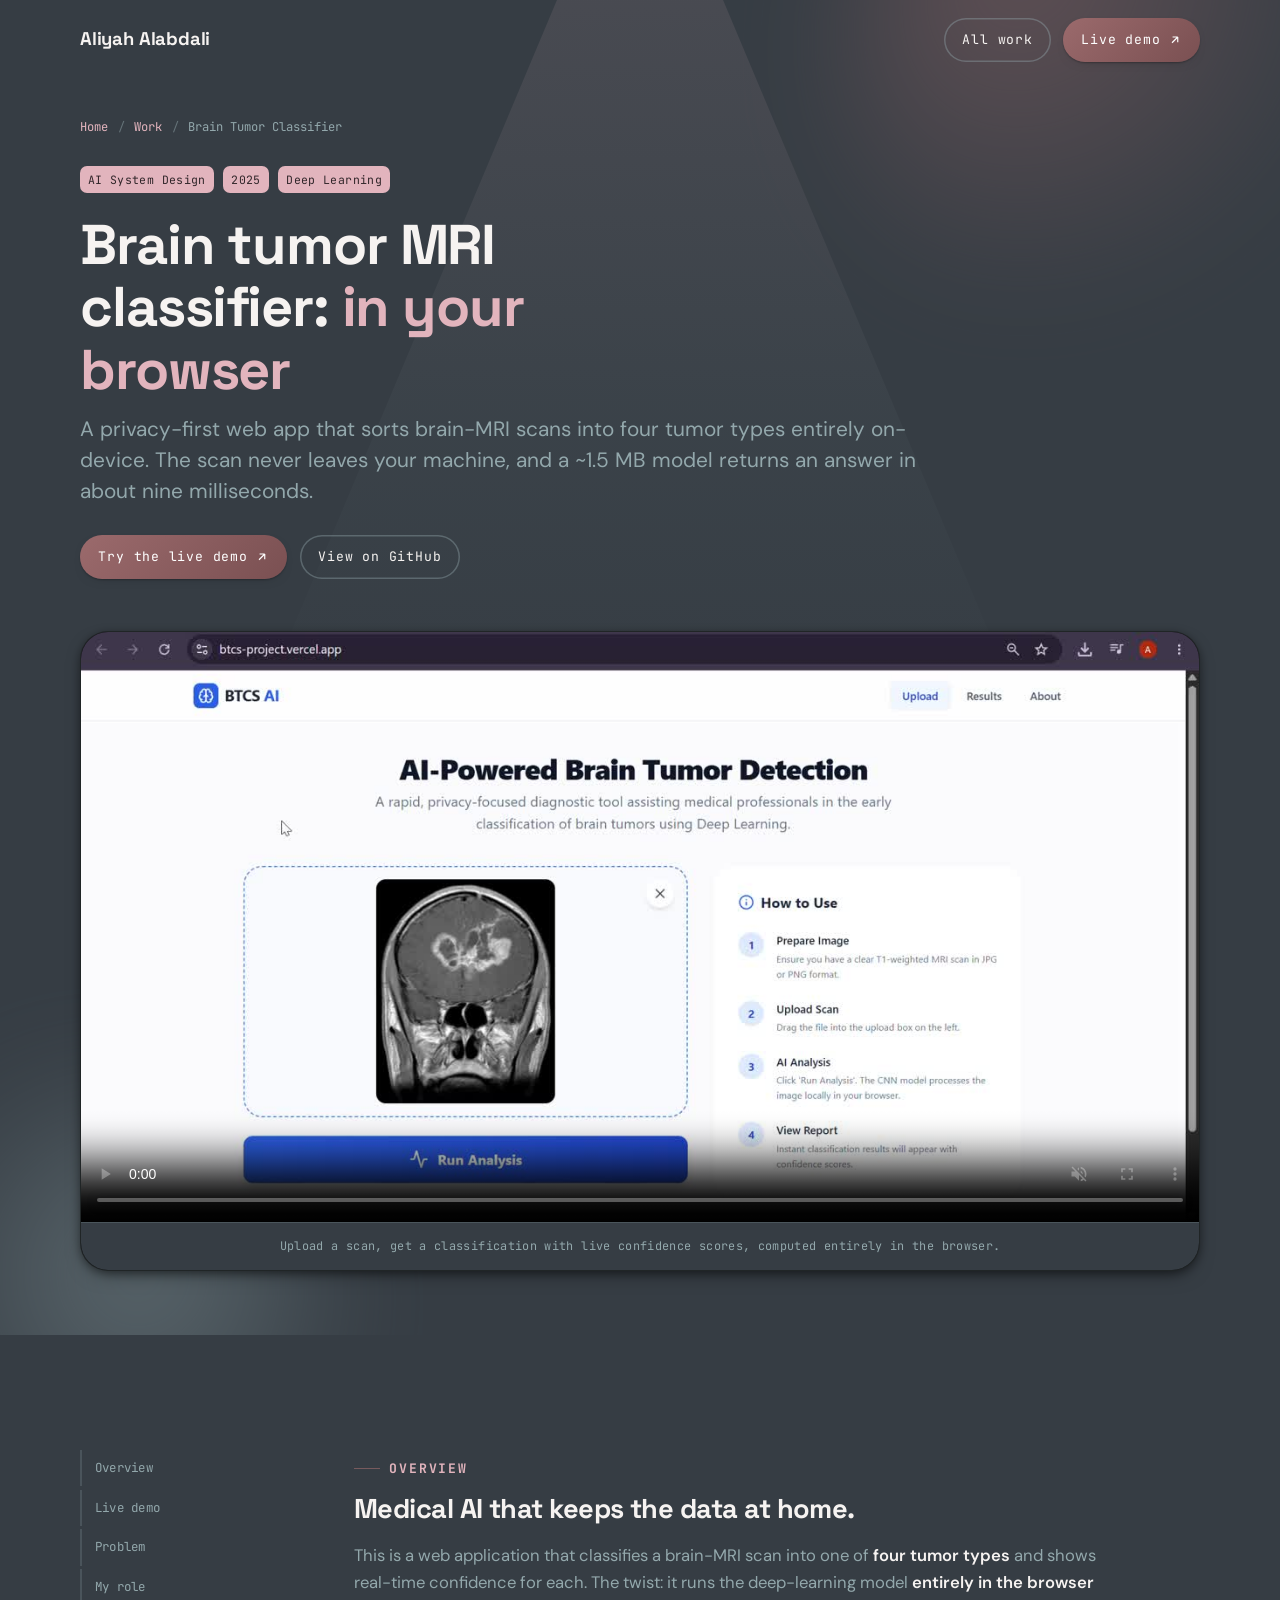
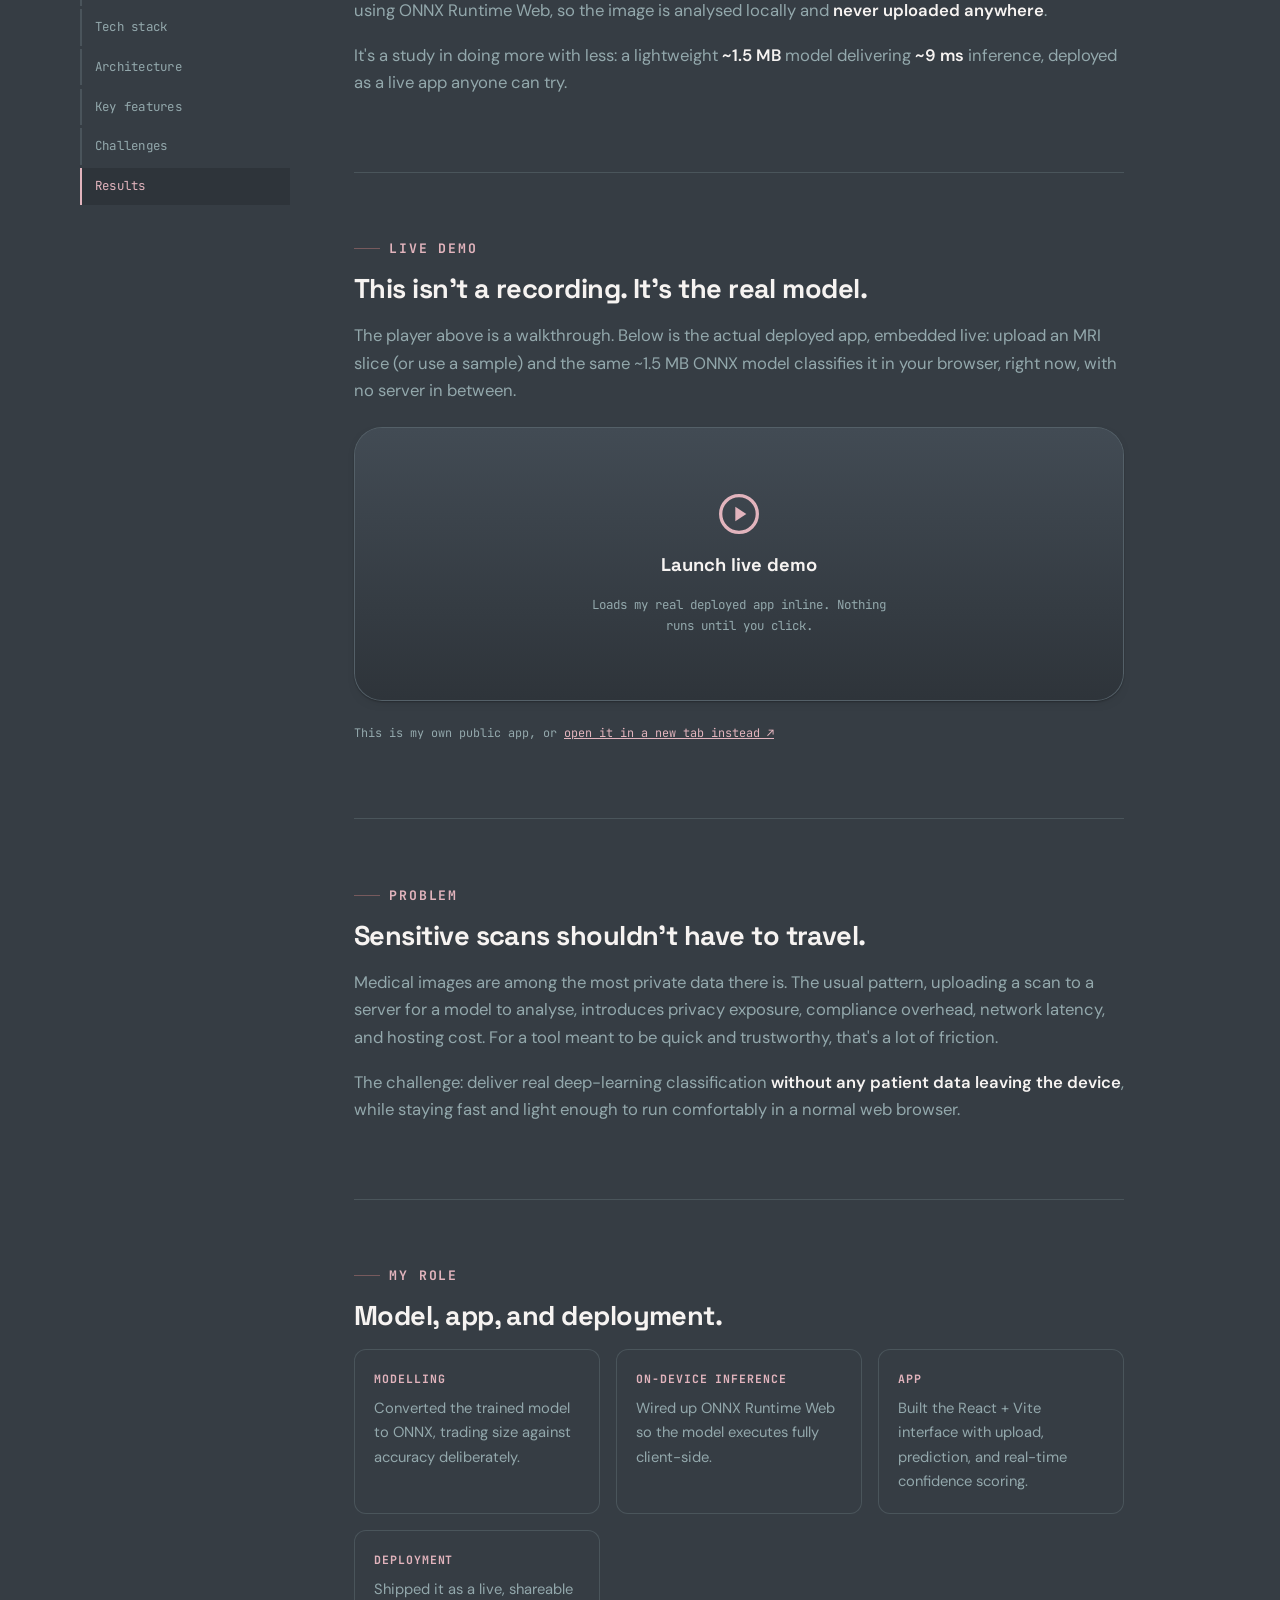
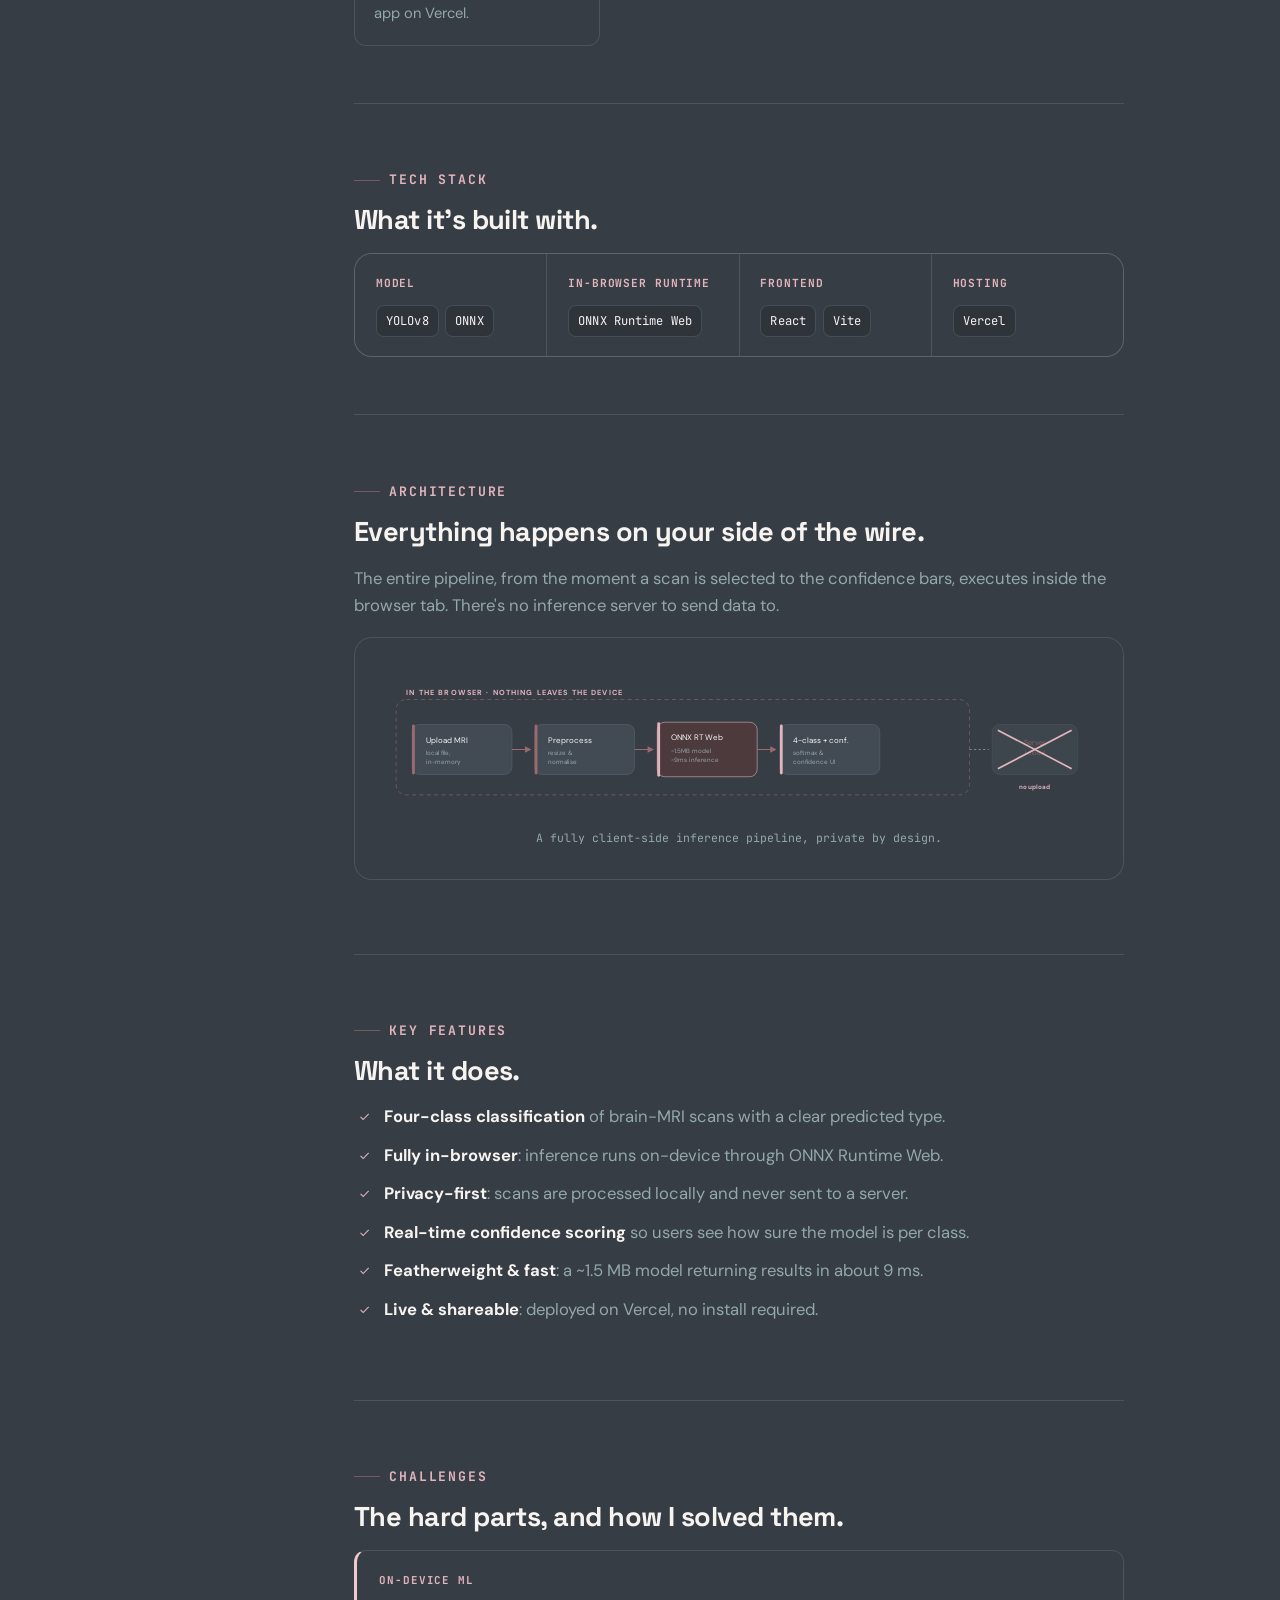
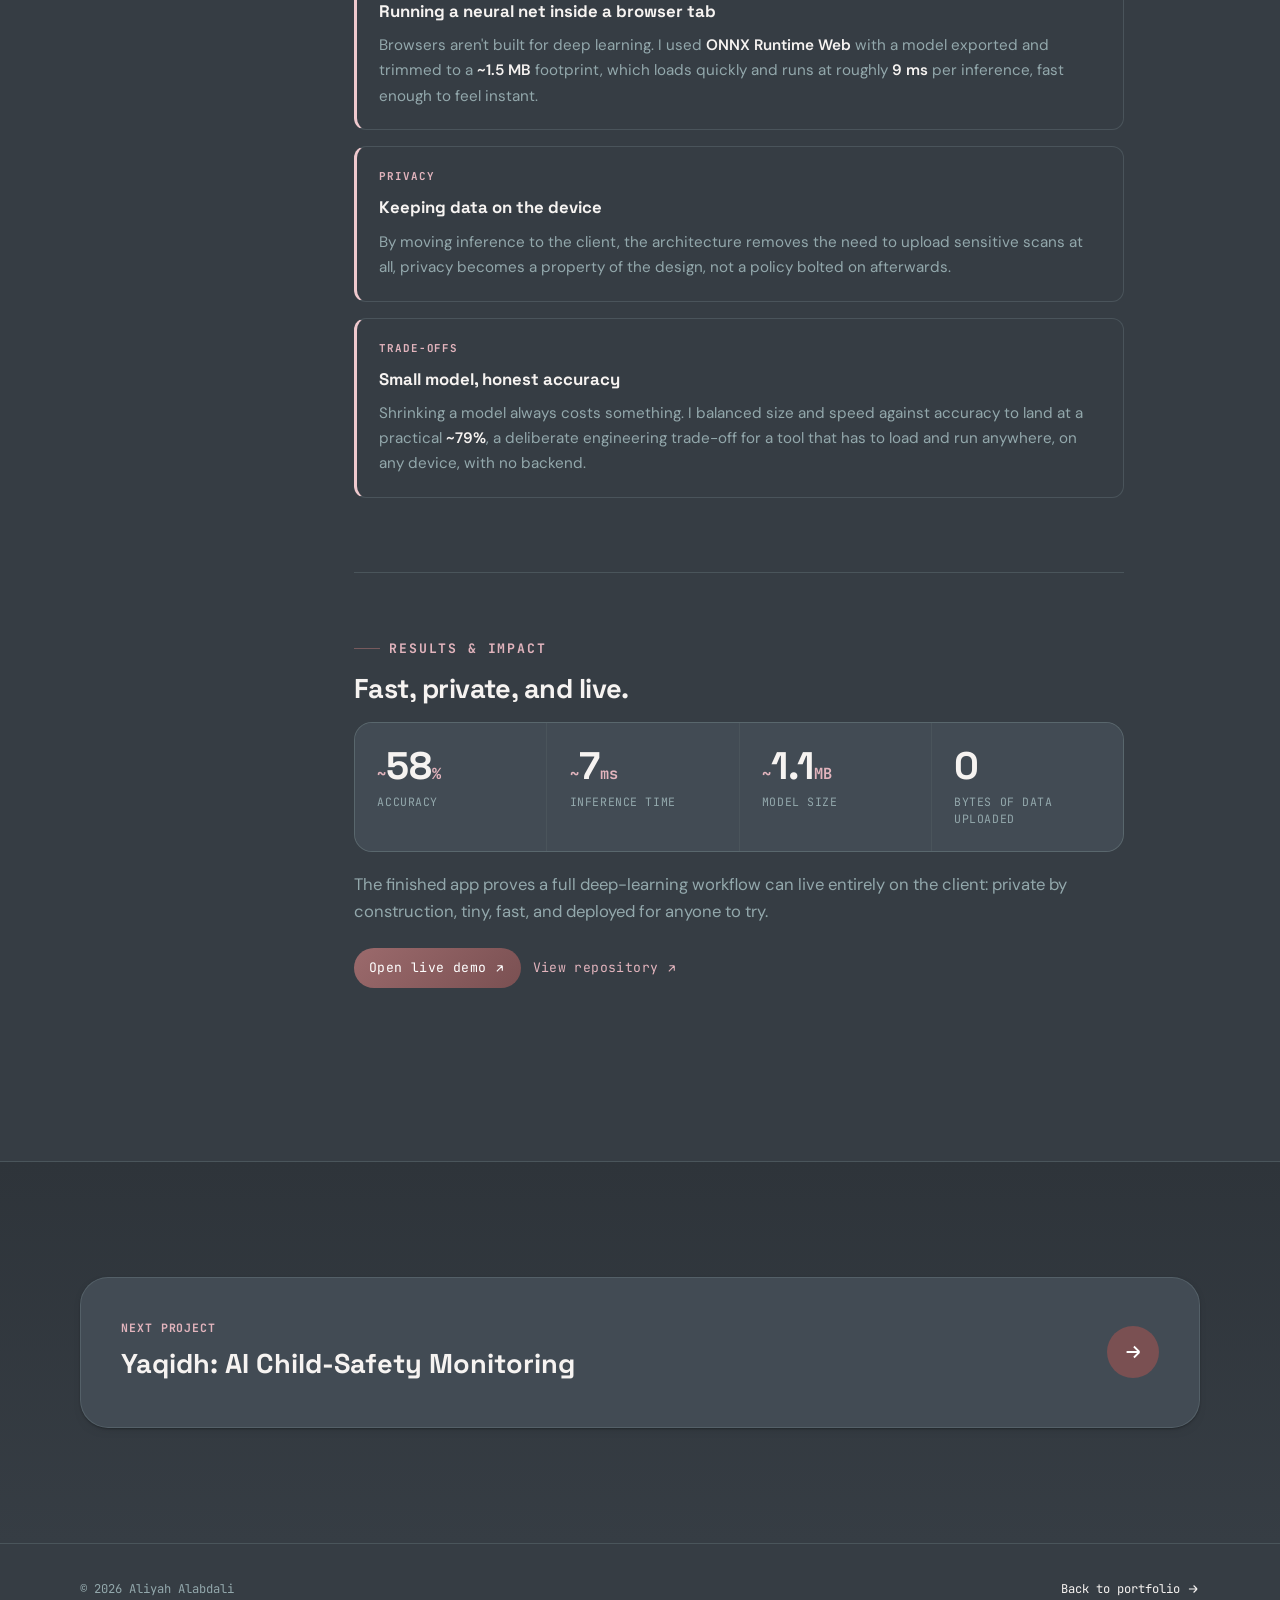
==== commit d8ead036: "Add InterMind project details" ====
--- a/projects/brain-tumor.html
+++ b/projects/brain-tumor.html
@@ -95,18 +95,18 @@
 
     <section class="case-block" id="live-demo" data-reveal>
       <span class="eyebrow">Live demo</span>
-      <h2>This isn't a recording — it's the real model.</h2>
+      <h2>This isn't a recording. It's the real model.</h2>
       <p>The player above is a walkthrough. Below is the actual deployed app, embedded live: upload an MRI slice
         (or use a sample) and the same ~1.5&nbsp;MB ONNX model classifies it in your browser, right now, with no
         server in between.</p>
-      <div class="live-embed" data-embed-src="https://btcs-project.vercel.app/" data-embed-title="Brain Tumor Classifier — live demo">
+      <div class="live-embed" data-embed-src="https://btcs-project.vercel.app/" data-embed-title="Brain Tumor Classifier live demo">
         <button type="button" class="live-embed__launch">
           <svg viewBox="0 0 24 24" fill="none" stroke="currentColor" stroke-width="1.8" aria-hidden="true"><circle cx="12" cy="12" r="10"/><path d="M10 8l6 4-6 4V8z" fill="currentColor" stroke="none"/></svg>
           <strong>Launch live demo</strong>
-          <span>Loads Aliyah's real deployed app inline. Nothing runs until you click.</span>
+          <span>Loads my real deployed app inline. Nothing runs until you click.</span>
         </button>
       </div>
-      <p class="live-embed__note">This is her own public app — <a href="https://btcs-project.vercel.app/" target="_blank" rel="noopener">open it in a new tab instead ↗</a></p>
+      <p class="live-embed__note">This is my own public app, or <a href="https://btcs-project.vercel.app/" target="_blank" rel="noopener">open it in a new tab instead ↗</a></p>
     </section>
 
     <section class="case-block" id="problem" data-reveal>
--- a/assets/css/styles.css
+++ b/assets/css/styles.css
@@ -302,6 +302,10 @@
   padding:.3em .8em;margin-bottom:.9rem}
 .prow-teaser h3{font-size:var(--step-1);margin-bottom:.6rem}
 .prow-teaser p{color:var(--ink-2);font-size:.95rem;line-height:1.6}
+.prow-teaser__link{display:inline-flex;align-items:center;gap:.5em;margin-top:1.1rem;
+  font-family:var(--f-mono);font-size:.78rem;letter-spacing:.02em;color:var(--ink-2);transition:color .25s}
+.prow-teaser__link svg{width:1em;height:1em}
+.prow-teaser__link:hover{color:var(--pink)}
 
 /* ----- Experience / timeline ------------------------------------------- */
 .timeline{position:relative;margin-left:.5rem;padding-left:2.2rem;
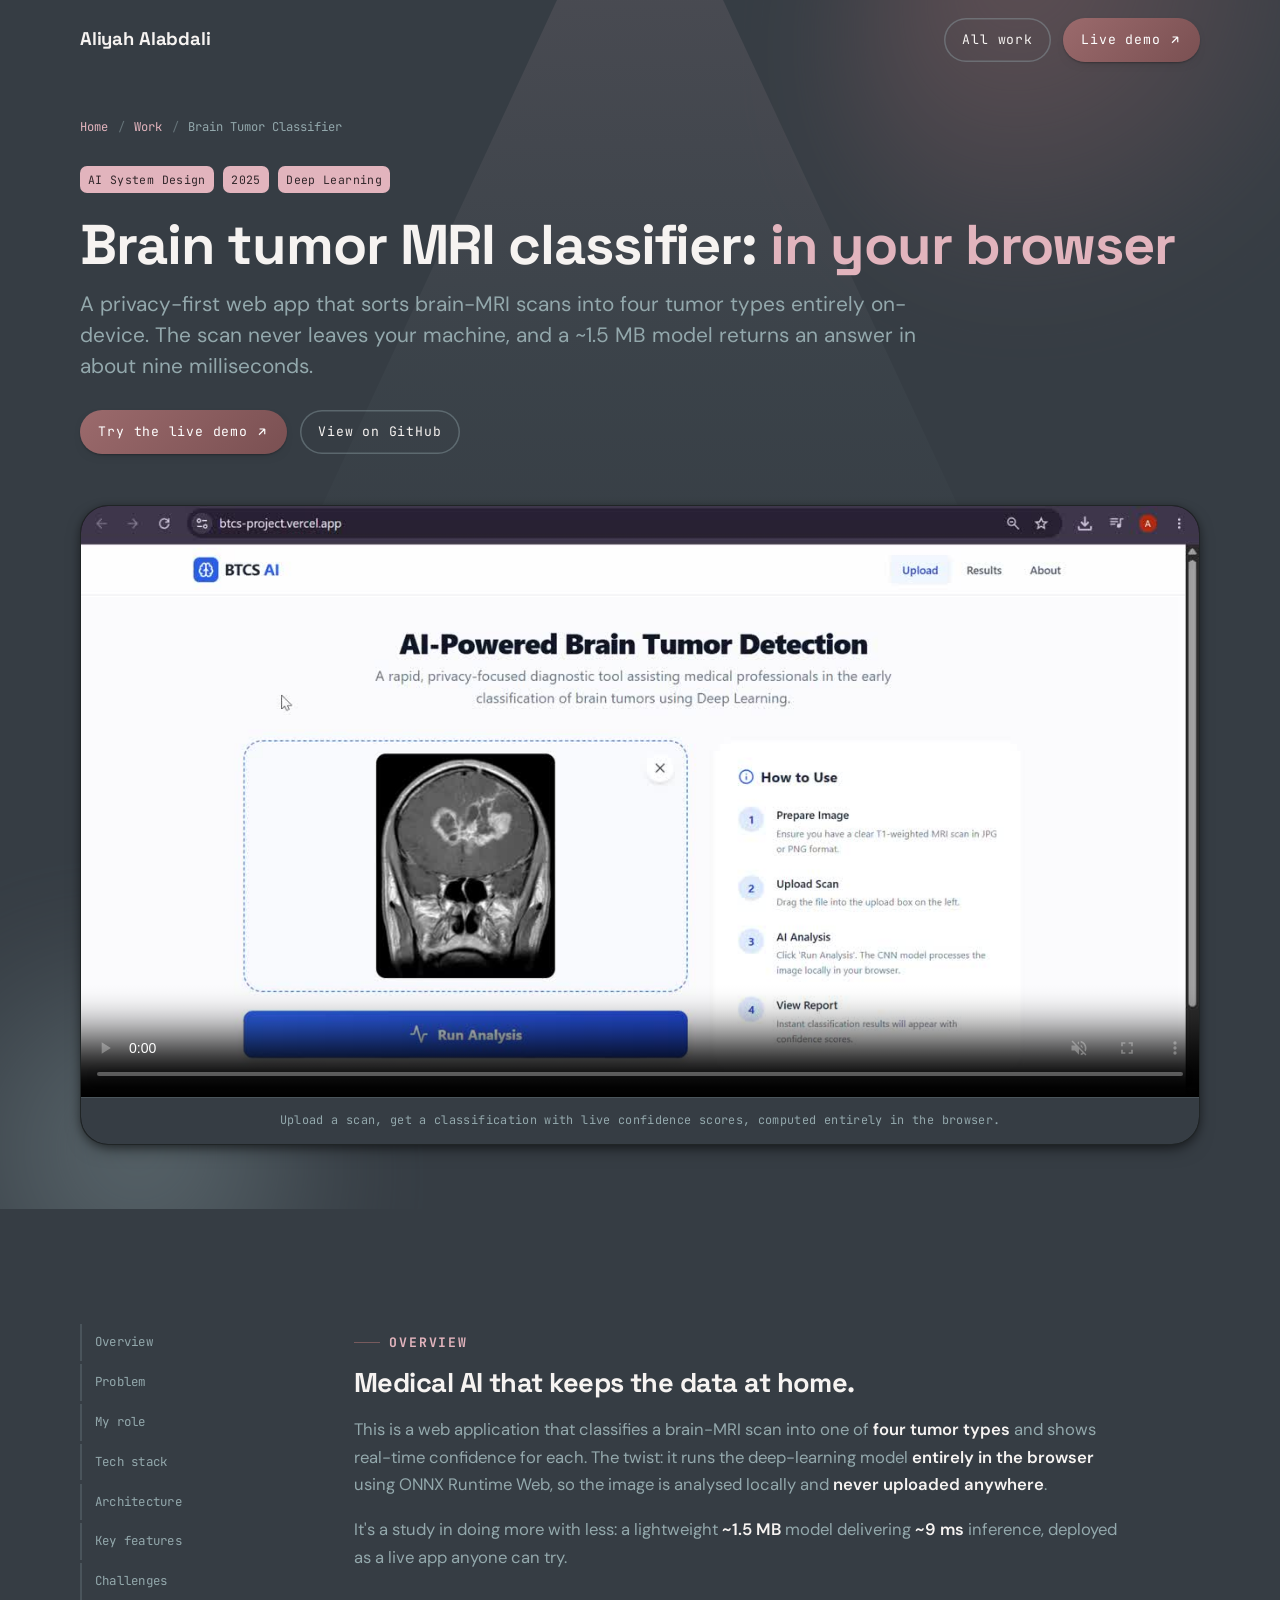
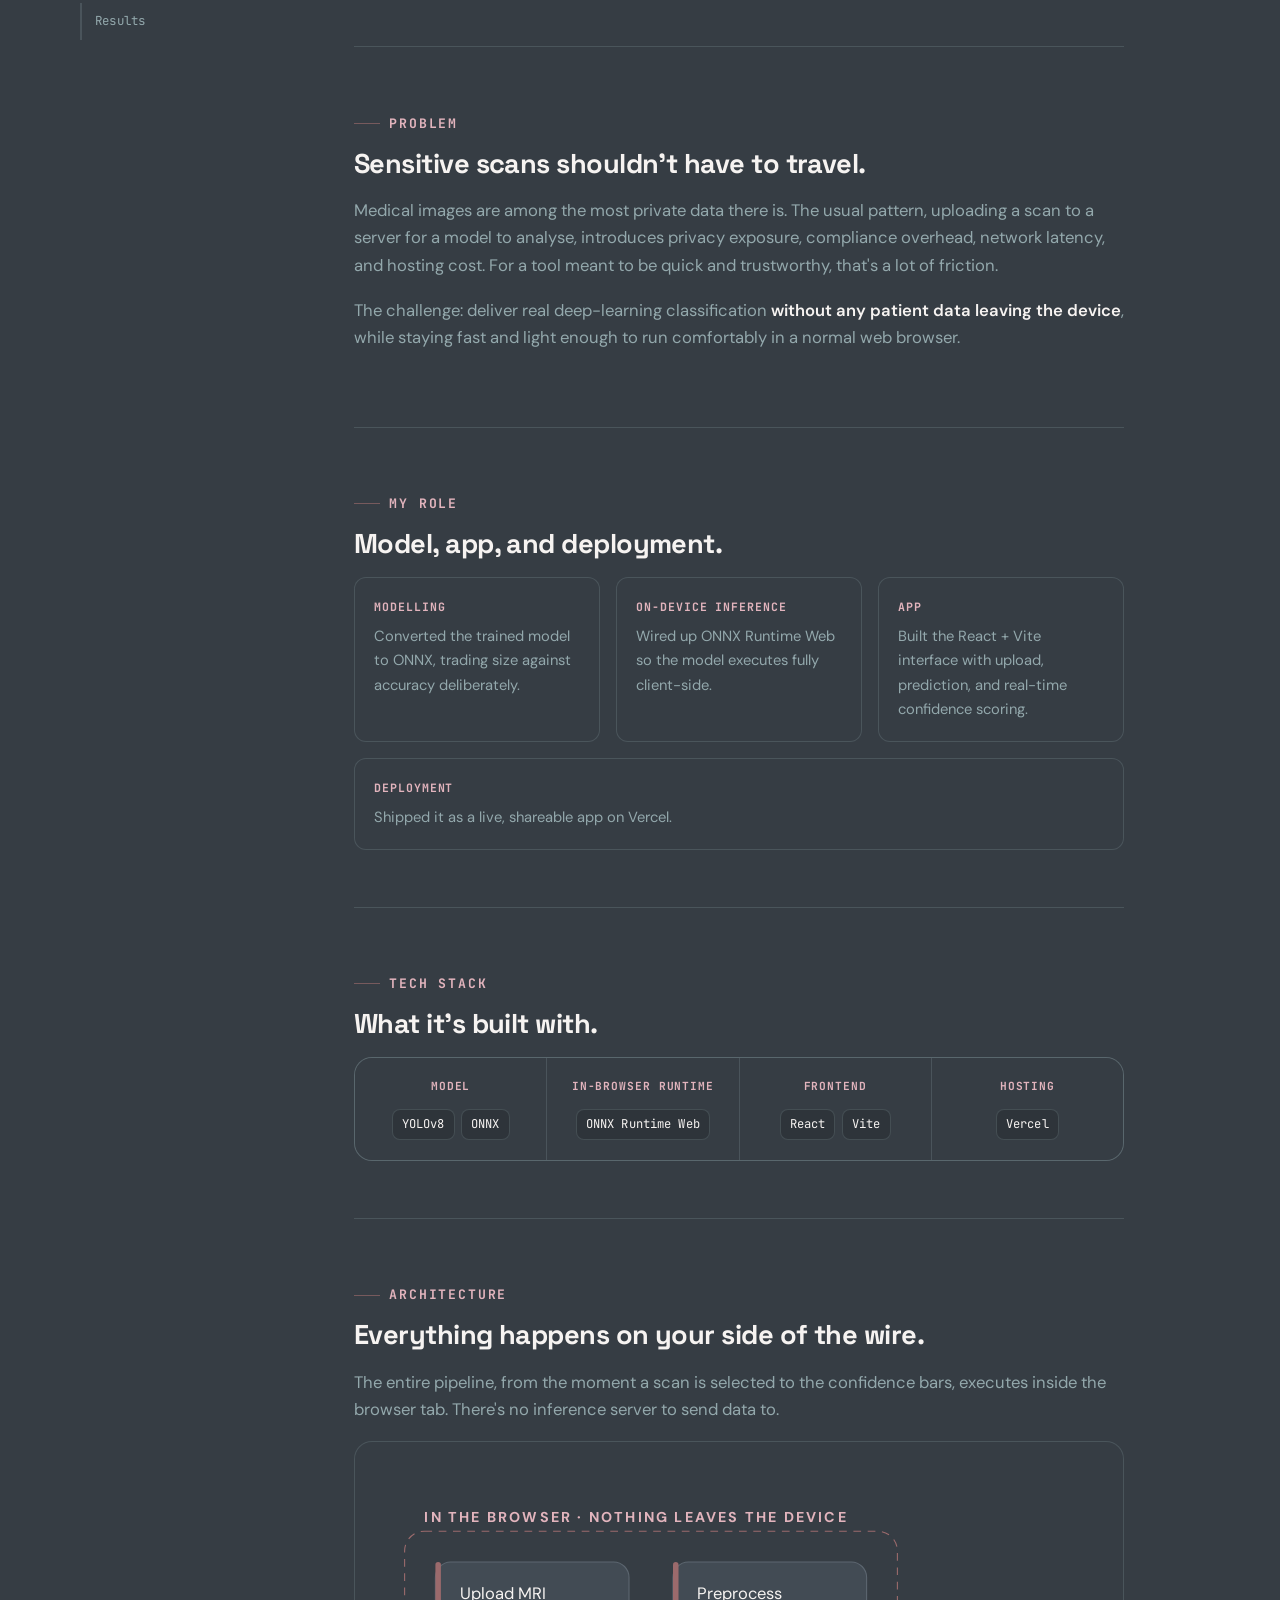
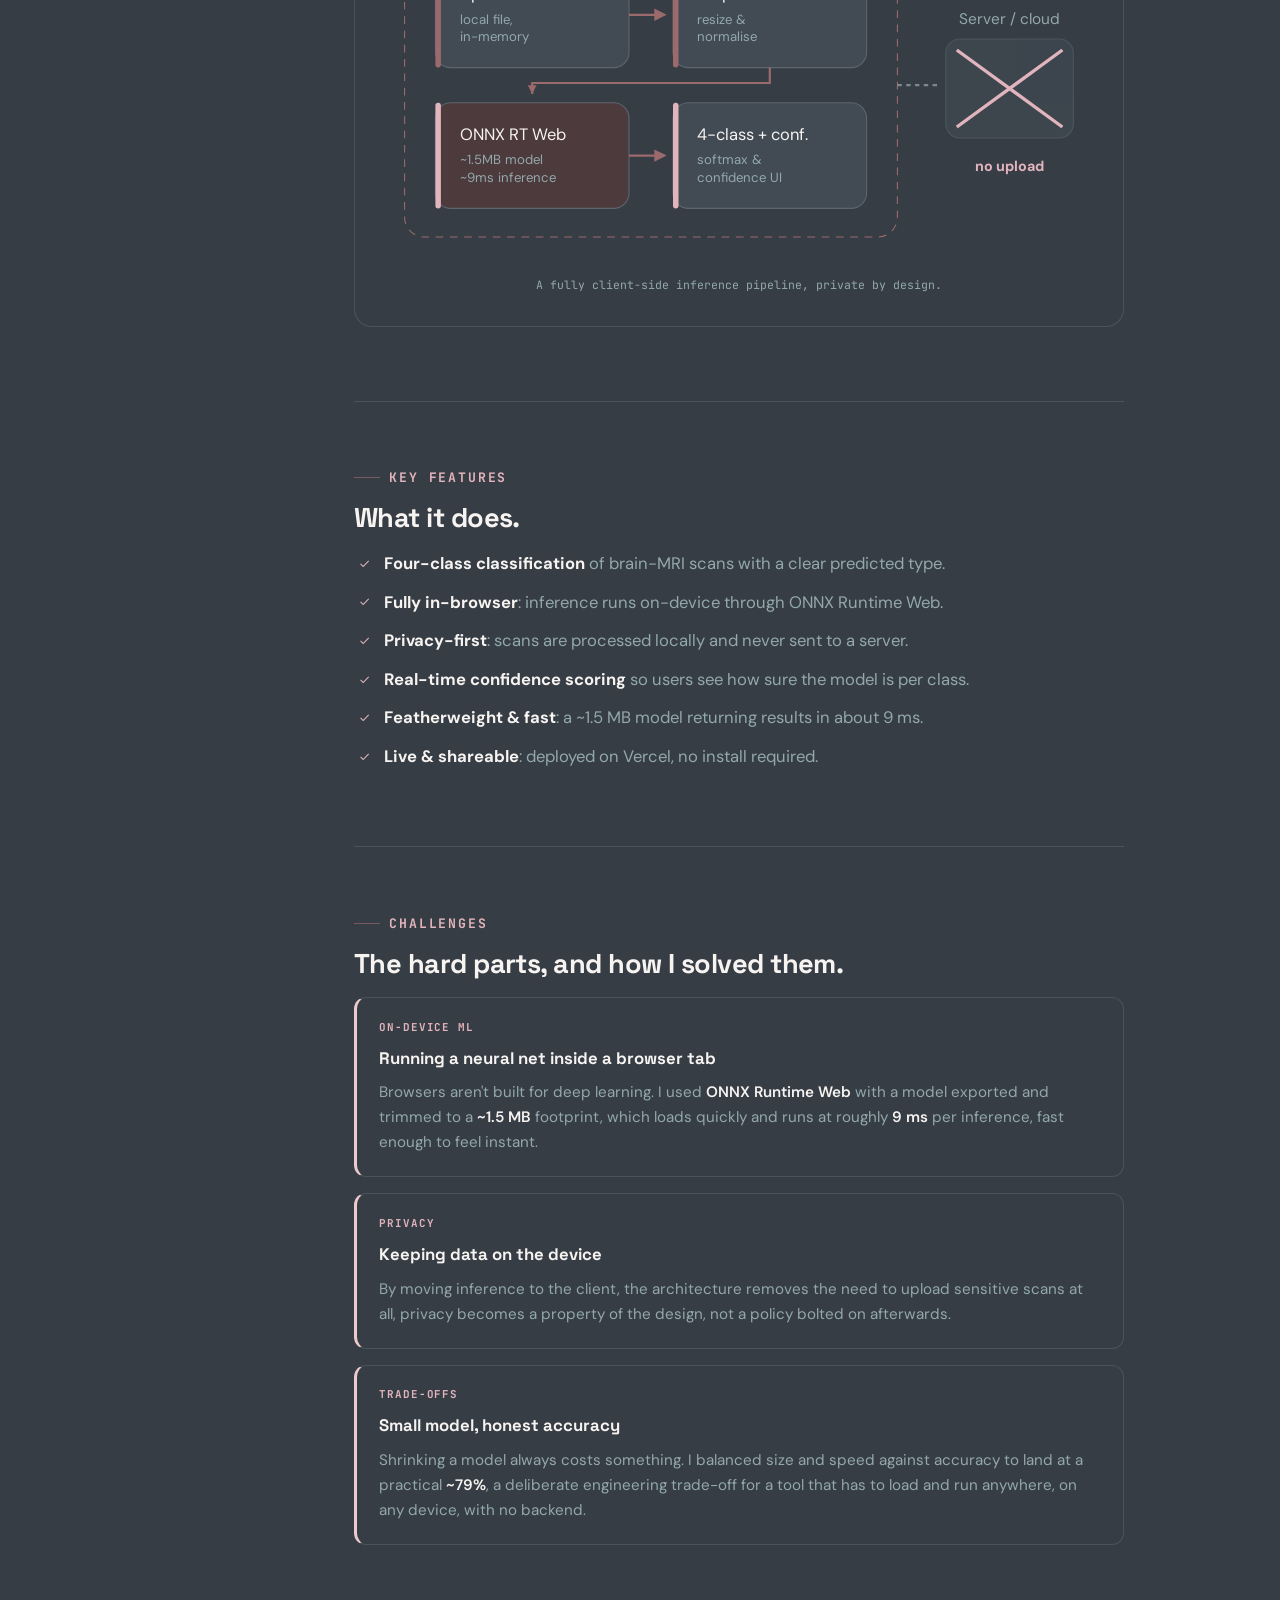
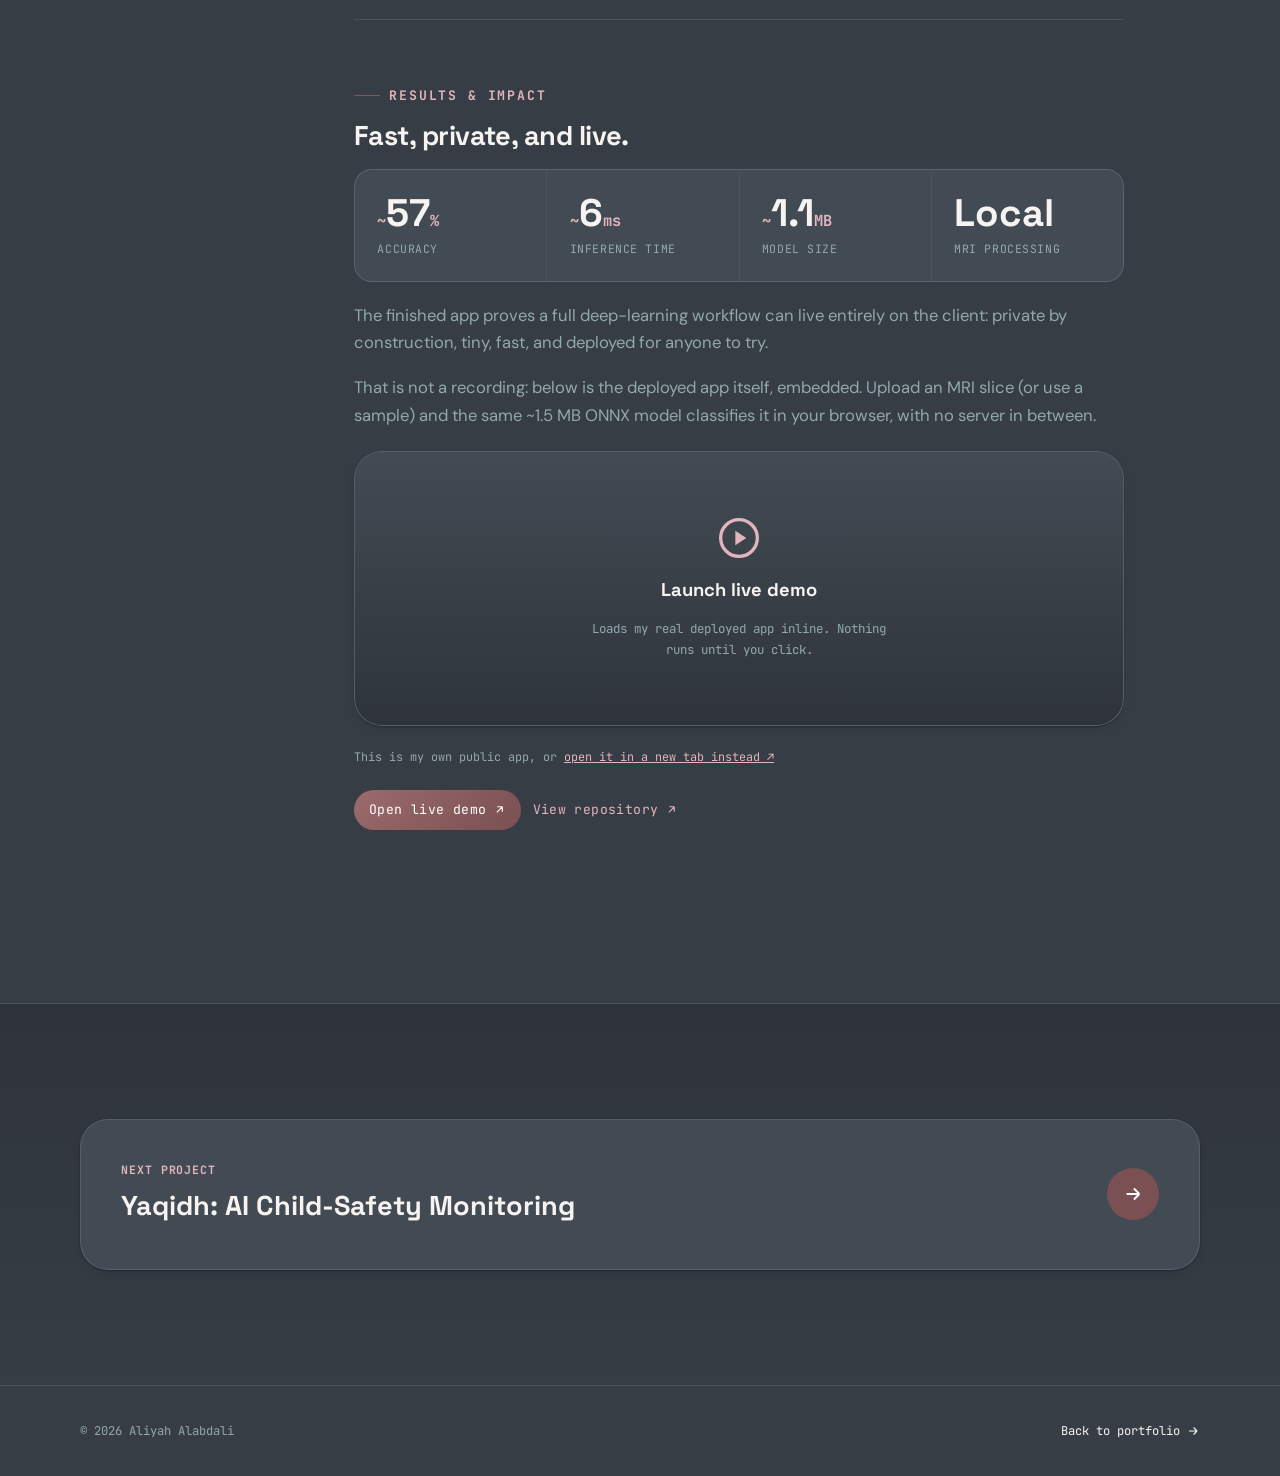
==== commit f9f306e5: "feat(portfolio): improve case study layouts and demos" ====
--- a/projects/brain-tumor.html
+++ b/projects/brain-tumor.html
@@ -29,7 +29,7 @@
 <header class="nav" id="top">
   <div class="wrap nav__inner">
     <a class="brand" href="../index.html" aria-label="Back to Aliyah Alabdali home">
-      <span>Aliyah&nbsp;Alabdali</span>
+      <span class="brand__name"><span>Aliyah</span><span>Alabdali</span></span>
     </a>
     <div class="nav__cta">
       <a class="btn btn--ghost" href="../index.html#work">All work</a>
@@ -72,7 +72,6 @@
 <div class="wrap case-body">
   <nav class="case-nav" aria-label="Sections">
     <a href="#overview" class="active">Overview</a>
-    <a href="#live-demo">Live demo</a>
     <a href="#problem">Problem</a>
     <a href="#role">My role</a>
     <a href="#tech">Tech stack</a>
@@ -93,22 +92,6 @@
         <strong>~9&nbsp;ms</strong> inference, deployed as a live app anyone can try.</p>
     </section>
 
-    <section class="case-block" id="live-demo" data-reveal>
-      <span class="eyebrow">Live demo</span>
-      <h2>This isn't a recording. It's the real model.</h2>
-      <p>The player above is a walkthrough. Below is the actual deployed app, embedded live: upload an MRI slice
-        (or use a sample) and the same ~1.5&nbsp;MB ONNX model classifies it in your browser, right now, with no
-        server in between.</p>
-      <div class="live-embed" data-embed-src="https://btcs-project.vercel.app/" data-embed-title="Brain Tumor Classifier live demo">
-        <button type="button" class="live-embed__launch">
-          <svg viewBox="0 0 24 24" fill="none" stroke="currentColor" stroke-width="1.8" aria-hidden="true"><circle cx="12" cy="12" r="10"/><path d="M10 8l6 4-6 4V8z" fill="currentColor" stroke="none"/></svg>
-          <strong>Launch live demo</strong>
-          <span>Loads my real deployed app inline. Nothing runs until you click.</span>
-        </button>
-      </div>
-      <p class="live-embed__note">This is my own public app, or <a href="https://btcs-project.vercel.app/" target="_blank" rel="noopener">open it in a new tab instead ↗</a></p>
-    </section>
-
     <section class="case-block" id="problem" data-reveal>
       <span class="eyebrow">Problem</span>
       <h2>Sensitive scans shouldn't have to travel.</h2>
@@ -147,40 +130,7 @@
       <p>The entire pipeline, from the moment a scan is selected to the confidence bars, executes inside the
         browser tab. There's no inference server to send data to.</p>
       <figure class="diagram">
-        <svg viewBox="0 0 1240 250" role="img" aria-label="In-browser pipeline: upload MRI, client-side preprocess, ONNX Runtime Web running a 1.5MB model, four-class softmax with confidence. A server is shown crossed out to indicate no data is uploaded.">
-          <!-- browser boundary -->
-          <rect x="16" y="52" width="1010" height="168" rx="18" fill="#363D44" stroke="#9B6A6C" stroke-dasharray="7 6"/>
-          <text x="34" y="44" font-family="DM Sans,sans-serif" font-weight="700" font-size="13" letter-spacing="2" fill="#E2B4BD">IN THE BROWSER · NOTHING LEAVES THE DEVICE</text>
-          <g font-family="DM Sans,sans-serif">
-            <rect x="44" y="96" width="176" height="88" rx="13" fill="#424B54" stroke="#5C6670"/><rect x="44" y="96" width="5" height="88" rx="2.5" fill="#9B6A6C"/>
-            <text x="68" y="128" font-size="14" fill="#F6F3F1">Upload MRI</text><text x="68" y="150" font-size="11" fill="#93A8AC">local file,</text><text x="68" y="166" font-size="11" fill="#93A8AC">in-memory</text>
-
-            <rect x="260" y="96" width="176" height="88" rx="13" fill="#424B54" stroke="#5C6670"/><rect x="260" y="96" width="5" height="88" rx="2.5" fill="#9B6A6C"/>
-            <text x="284" y="128" font-size="14" fill="#F6F3F1">Preprocess</text><text x="284" y="150" font-size="11" fill="#93A8AC">resize &amp;</text><text x="284" y="166" font-size="11" fill="#93A8AC">normalise</text>
-
-            <rect x="476" y="92" width="176" height="96" rx="13" fill="#4C3A3C" stroke="#E2B4BD"/><rect x="476" y="92" width="5" height="96" rx="2.5" fill="#E2B4BD"/>
-            <text x="500" y="124" font-size="14" fill="#F6F3F1">ONNX RT Web</text><text x="500" y="146" font-size="11" fill="#93A8AC">~1.5MB model</text><text x="500" y="162" font-size="11" fill="#93A8AC">~9ms inference</text>
-
-            <rect x="692" y="96" width="176" height="88" rx="13" fill="#424B54" stroke="#5C6670"/><rect x="692" y="96" width="5" height="88" rx="2.5" fill="#E2B4BD"/>
-            <text x="716" y="128" font-size="14" fill="#F6F3F1">4-class + conf.</text><text x="716" y="150" font-size="11" fill="#93A8AC">softmax &amp;</text><text x="716" y="166" font-size="11" fill="#93A8AC">confidence UI</text>
-          </g>
-          <!-- server crossed out -->
-          <g font-family="DM Sans,sans-serif">
-            <rect x="1066" y="96" width="150" height="88" rx="13" fill="#424B54" stroke="#5C6670" opacity=".6"/>
-            <text x="1141" y="132" font-size="13" fill="#9B6A6C" text-anchor="middle" opacity=".8">Server</text>
-            <text x="1141" y="150" font-size="11" fill="#9B6A6C" text-anchor="middle" opacity=".8">/ cloud</text>
-            <line x1="1076" y1="106" x2="1206" y2="174" stroke="#E2B4BD" stroke-width="3"/>
-            <line x1="1206" y1="106" x2="1076" y2="174" stroke="#E2B4BD" stroke-width="3"/>
-          </g>
-          <text x="1141" y="210" font-family="DM Sans,sans-serif" font-weight="700" font-size="11" fill="#E2B4BD" text-anchor="middle">no upload</text>
-          <!-- arrows -->
-          <g stroke="#9B6A6C" stroke-width="2" fill="#9B6A6C">
-            <line x1="220" y1="140" x2="252" y2="140"/><path d="M252 140l-8-4v8z"/>
-            <line x1="436" y1="140" x2="468" y2="140"/><path d="M468 140l-8-4v8z"/>
-            <line x1="652" y1="140" x2="684" y2="140"/><path d="M684 140l-8-4v8z"/>
-          </g>
-          <line x1="1026" y1="140" x2="1060" y2="140" stroke="#7A8A8E" stroke-width="2" stroke-dasharray="4 4"/>
-        </svg>
+        <svg viewBox="0 0 640 350" role="img" aria-label="In-browser pipeline: upload an MRI, preprocess it client-side, run a ~1.5MB model through ONNX Runtime Web, and show a four-class result with confidence. A server is crossed out to show that nothing is uploaded."><rect x="16" y="52" width="448" height="278" rx="18" fill="#363D44" stroke="#9B6A6C" stroke-dasharray="7 6"/><text x="34" y="44" font-family="DM Sans,sans-serif" font-weight="700" font-size="13" letter-spacing="2" fill="#E2B4BD">IN THE BROWSER &middot; NOTHING LEAVES THE DEVICE</text><g font-family="DM Sans,sans-serif"><rect x="44" y="80" width="176" height="96" rx="14" fill="#424B54" stroke="#5C6670"/><rect x="44" y="80" width="5" height="96" rx="2.5" fill="#9B6A6C"/><text x="66" y="114" font-size="15" fill="#F6F3F1">Upload MRI</text><text x="66" y="136" font-size="12" fill="#93A8AC">local file,</text><text x="66" y="152" font-size="12" fill="#93A8AC">in-memory</text><rect x="260" y="80" width="176" height="96" rx="14" fill="#424B54" stroke="#5C6670"/><rect x="260" y="80" width="5" height="96" rx="2.5" fill="#9B6A6C"/><text x="282" y="114" font-size="15" fill="#F6F3F1">Preprocess</text><text x="282" y="136" font-size="12" fill="#93A8AC">resize &amp;</text><text x="282" y="152" font-size="12" fill="#93A8AC">normalise</text><rect x="44" y="208" width="176" height="96" rx="14" fill="#4C3A3C" stroke="#5C6670"/><rect x="44" y="208" width="5" height="96" rx="2.5" fill="#E2B4BD"/><text x="66" y="242" font-size="15" fill="#F6F3F1">ONNX RT Web</text><text x="66" y="264" font-size="12" fill="#93A8AC">~1.5MB model</text><text x="66" y="280" font-size="12" fill="#93A8AC">~9ms inference</text><rect x="260" y="208" width="176" height="96" rx="14" fill="#424B54" stroke="#5C6670"/><rect x="260" y="208" width="5" height="96" rx="2.5" fill="#E2B4BD"/><text x="282" y="242" font-size="15" fill="#F6F3F1">4-class + conf.</text><text x="282" y="264" font-size="12" fill="#93A8AC">softmax &amp;</text><text x="282" y="280" font-size="12" fill="#93A8AC">confidence UI</text></g><g stroke="#9B6A6C" stroke-width="2" fill="#9B6A6C"><line x1="220" y1="128" x2="252" y2="128"/><path d="M252 128l-8 -4v8z"/><line x1="220" y1="256" x2="252" y2="256"/><path d="M252 256l-8 -4v8z"/></g><path d="M348 176 V190 H132 V200" fill="none" stroke="#9B6A6C" stroke-width="2"/><path d="M132 200l-4 -8h8z" fill="#9B6A6C"/><g font-family="DM Sans,sans-serif"><text x="566" y="136" font-size="14" fill="#93A8AC" text-anchor="middle">Server / cloud</text><rect x="508" y="150" width="116" height="90" rx="13" fill="#424B54" stroke="#5C6670" opacity=".6"/><line x1="518" y1="160" x2="614" y2="230" stroke="#E2B4BD" stroke-width="3"/><line x1="614" y1="160" x2="518" y2="230" stroke="#E2B4BD" stroke-width="3"/><text x="566" y="270" font-weight="700" font-size="13" fill="#E2B4BD" text-anchor="middle">no upload</text></g><line x1="464" y1="192" x2="500" y2="192" stroke="#7A8A8E" stroke-width="2" stroke-dasharray="4 4"/></svg>
         <figcaption>A fully client-side inference pipeline, private by design.</figcaption>
       </figure>
     </section>
@@ -223,6 +173,9 @@
       </div>
     </section>
 
+    <!-- The embedded app used to sit directly under the overview, interrupting the
+         read two paragraphs in, and then the results section said the same thing again.
+         It now appears once, here, where trying it is the natural next step. -->
     <section class="case-block" id="results" data-reveal>
       <span class="eyebrow">Results &amp; impact</span>
       <h2>Fast, private, and live.</h2>
@@ -230,10 +183,20 @@
         <div class="metric"><div class="num"><small>~</small><span data-count="79" data-dec="0">79</span><small>%</small></div><div class="lbl">accuracy</div></div>
         <div class="metric"><div class="num"><small>~</small><span data-count="9" data-dec="0">9</span><small>ms</small></div><div class="lbl">inference time</div></div>
         <div class="metric"><div class="num"><small>~</small><span data-count="1.5" data-dec="1">1.5</span><small>MB</small></div><div class="lbl">model size</div></div>
-        <div class="metric"><div class="num"><span data-count="0" data-dec="0">0</span></div><div class="lbl">bytes of data uploaded</div></div>
+        <div class="metric"><div class="num">Local</div><div class="lbl">MRI processing</div></div>
       </div>
       <p>The finished app proves a full deep-learning workflow can live entirely on the client: private by
         construction, tiny, fast, and deployed for anyone to try.</p>
+      <p>That is not a recording: below is the deployed app itself, embedded. Upload an MRI slice (or use a
+        sample) and the same ~1.5&nbsp;MB ONNX model classifies it in your browser, with no server in between.</p>
+      <div class="live-embed" data-embed-src="https://btcs-project.vercel.app/" data-embed-title="Brain Tumor Classifier live demo">
+        <button type="button" class="live-embed__launch">
+          <svg viewBox="0 0 24 24" fill="none" stroke="currentColor" stroke-width="1.8" aria-hidden="true"><circle cx="12" cy="12" r="10"/><path d="M10 8l6 4-6 4V8z" fill="currentColor" stroke="none"/></svg>
+          <strong>Launch live demo</strong>
+          <span>Loads my real deployed app inline. Nothing runs until you click.</span>
+        </button>
+      </div>
+      <p class="live-embed__note">This is my own public app, or <a href="https://btcs-project.vercel.app/" target="_blank" rel="noopener">open it in a new tab instead ↗</a></p>
       <div class="prow__links" style="margin-top:1.4rem">
         <a class="link-arrow solid" href="https://btcs-project.vercel.app/" target="_blank" rel="noopener">Open live demo
           <svg viewBox="0 0 24 24" fill="none" stroke="currentColor" stroke-width="2" aria-hidden="true"><path d="M7 17L17 7m0 0H8m9 0v9"/></svg></a>
--- a/assets/css/styles.css
+++ b/assets/css/styles.css
@@ -51,6 +51,16 @@
   --step-4:clamp(2.15rem,1.7rem + 2.4vw,3.5rem);
   --step-5:clamp(2.6rem,1.9rem + 4.4vw,5rem);
 
+  /* Nav bar geometry, so anything that has to sit clear of the fixed bar derives its
+     offset from the bar instead of repeating a measured number. --nav-control is the
+     44px touch target of .nav__toggle, the tallest thing in .nav__inner on phones;
+     the padding shrinks once the bar is stuck, which is the only state pinned content
+     ever meets it in. */
+  --nav-control:44px;
+  --nav-pad:1.1rem;
+  --nav-pad-stuck:.7rem;
+  --nav-h-stuck:calc(var(--nav-control) + 2 * var(--nav-pad-stuck));
+
   /* Space */
   --gutter:clamp(1.15rem,4vw,2.5rem);
   --section-y:clamp(4.5rem,9vw,8rem);
@@ -89,6 +99,8 @@
 /* ----- Layout helpers --------------------------------------------------- */
 .wrap{width:100%;max-width:var(--maxw);margin-inline:auto;padding-inline:var(--gutter)}
 .section{padding-block:var(--section-y)}
+/* Deeper band, used to break up a run of flat sections. */
+.section--alt{background:var(--cream-2)}
 .skip-link{position:absolute;left:-999px;top:0;z-index:200;background:var(--pink);color:var(--ink-on-light);
   padding:.7rem 1.1rem;border-radius:0 0 10px 0;font:600 .9rem var(--f-body)}
 .skip-link:focus{left:0}
@@ -139,12 +151,16 @@
 /* ----- Navigation ------------------------------------------------------- */
 .nav{position:fixed;inset:0 0 auto 0;z-index:100;transition:background .4s,box-shadow .4s,padding .4s}
 .nav__inner{display:flex;align-items:center;justify-content:space-between;
-  gap:1rem;padding-block:1.1rem}
+  gap:1rem;padding-block:var(--nav-pad)}
 .nav.is-stuck{background:rgba(54,61,68,.82);backdrop-filter:blur(14px) saturate(1.3);
   -webkit-backdrop-filter:blur(14px) saturate(1.3);box-shadow:0 1px 0 var(--line)}
-.nav.is-stuck .nav__inner{padding-block:.7rem}
+.nav.is-stuck .nav__inner{padding-block:var(--nav-pad-stuck)}
 .brand{display:inline-flex;align-items:center;gap:.6rem;font-family:var(--f-display);
   font-weight:700;font-size:1.15rem;letter-spacing:-.01em}
+/* The display face sets the two names tight enough to read as one word, so they
+   are two elements with a real 5px gap between them - word-spacing would do the
+   same job but is not applied to a no-break space by every browser. */
+.brand__name{display:inline-flex;gap:5px}
 .brand .monogram{width:38px;height:38px;flex:0 0 auto}
 .nav__links{display:flex;align-items:center;gap:1.9rem;position:relative}
 .nav__pill{position:absolute;left:0;top:.1rem;height:1.9rem;border-radius:100px;background:var(--pastel);
@@ -158,7 +174,7 @@
 .nav__links a:hover::after,.nav__links a[aria-current="true"]::after{transform:scaleX(1)}
 .nav__menu .btn{display:none}
 .nav__cta{display:flex;align-items:center;gap:.75rem}
-.nav__toggle{display:none;width:44px;height:44px;border-radius:12px;align-items:center;justify-content:center}
+.nav__toggle{display:none;width:var(--nav-control);height:var(--nav-control);border-radius:12px;align-items:center;justify-content:center}
 .nav__toggle span{width:20px;height:1.6px;background:var(--ink);position:relative;transition:.3s}
 .nav__toggle span::before,.nav__toggle span::after{content:"";position:absolute;left:0;width:20px;height:1.6px;background:var(--ink);transition:.3s}
 .nav__toggle span::before{top:-6px}.nav__toggle span::after{top:6px}
@@ -191,7 +207,7 @@
 .hero__stage{position:relative;z-index:1;text-align:center;margin:2rem auto 0;
   display:flex;flex-direction:column;align-items:center;max-width:none}
 .hero__giant{font-family:var(--f-hero);font-weight:400;text-transform:uppercase;
-  line-height:.84;letter-spacing:.005em;color:var(--white);
+  line-height:.88;letter-spacing:.005em;color:var(--white);
   font-size:clamp(3rem,13vw,8.5rem)}
 .hero__avatar{position:relative;margin:1.9rem 0 2.3rem;
   width:clamp(84px,10vw,120px);aspect-ratio:1;border-radius:24px;background:var(--pink);
@@ -201,7 +217,7 @@
   max-width:56rem;margin:0 auto;text-align:left}
 .hero__bio-l{font-size:1.075rem;color:var(--ink);line-height:1.6}
 .hero__bio-r{font-size:.96rem;color:var(--ink-2);line-height:1.6;padding-top:.15rem}
-.hero__cta{position:relative;z-index:1;display:flex;flex-wrap:wrap;align-items:center;gap:1.4rem;
+.hero__cta{position:relative;z-index:1;display:flex;flex-wrap:wrap;align-items:center;justify-content:center;gap:1.4rem;
   margin-top:2.4rem;max-width:56rem;margin-inline:auto}
 .hero__socials{display:flex;gap:1.4rem;font-family:var(--f-mono);font-weight:600;font-size:.82rem}
 .hero__socials a{display:inline-flex;align-items:center;gap:.5em;color:var(--ink-2);transition:color .25s}
@@ -262,29 +278,126 @@
 .skill-card:hover .chip{background:var(--surface-2)}
 .chip:hover{background:var(--cherry);border-color:var(--cherry);color:var(--ink-on-light)}
 
-/* ----- Projects (feature rows) ----------------------------------------- */
-.projects{background:linear-gradient(180deg,var(--cream-2),var(--cream))}
-.prow{display:grid;grid-template-columns:1fr 1fr;gap:clamp(1.6rem,4vw,3.5rem);align-items:center;
-  padding-block:clamp(2.5rem,5vw,4rem);border-top:1px solid var(--line)}
-.prow:first-of-type{border-top:0;padding-top:0}
-.prow--flip .prow__media{order:2}
-.prow__media{position:relative;border-radius:var(--radius-lg);overflow:hidden;
-  box-shadow:var(--shadow-md);background:var(--surface);
-  transform-style:preserve-3d;will-change:transform;transition:transform .2s ease-out}
-.prow__media video,.prow__media img{width:100%;height:100%;object-fit:cover}
-.prow__badge{position:absolute;top:1rem;left:1rem;z-index:2;font-family:var(--f-mono);
-  font-size:.68rem;letter-spacing:.12em;text-transform:uppercase;background:rgba(30,34,38,.78);
-  color:#fff;padding:.4em .8em;border-radius:100px;backdrop-filter:blur(4px)}
-.prow__idx{font-family:var(--f-mono);font-weight:700;font-size:.8rem;letter-spacing:.1em;color:var(--pink)}
-.prow__title{font-size:var(--step-3);margin:.6rem 0 .3rem}
-.prow__sub{font-family:var(--f-mono);font-size:.82rem;color:var(--ink-2);letter-spacing:.03em;margin-bottom:1.1rem}
-.prow__desc{color:var(--ink-2);font-size:var(--step-0);margin-bottom:1.3rem;max-width:48ch}
-.prow__stats{display:flex;flex-wrap:wrap;gap:1.8rem;margin-bottom:1.4rem}
+/* ----- Projects (sticky stacking cards) --------------------------------- */
+/* A deeper slate slab with heavy rounded top corners, pulled up over the
+   section above so the corners overlap rather than butt against it. */
+.projects{
+  position:relative;z-index:10;
+  background:var(--cream-2);
+  border-radius:clamp(40px,5vw,60px) clamp(40px,5vw,60px) 0 0;
+  margin-top:calc(-1 * clamp(2.5rem,4vw,3.5rem));
+  padding-block:clamp(3.5rem,7vw,6rem) clamp(1.5rem,3vw,2.5rem)
+}
+.pstack-head{margin-bottom:clamp(1.8rem,4vw,3rem)}
+
+/* Every item sticks at the same offset and is held by .pstack (not by its own
+   box), so earlier cards stay pinned behind the ones that scroll over them.
+   The trailing padding keeps them in range a beat longer, so the finished
+   stack holds instead of lifting off at the end. */
+.pstack{--pstack-nav:clamp(5.5rem,8vw,7rem);--pstack-top:var(--pstack-nav);
+  --pstack-dwell:clamp(9rem,26vh,17rem);padding-bottom:8vh}
+/* Track height = the sticky window (100vh - top) + the dwell. The next card's top edge
+   therefore cannot reach the fold until the current card has been fully on screen for
+   exactly --pstack-dwell of scrolling, whatever that card's own height is. */
+.pstack__item{position:sticky;top:var(--pstack-top);
+  height:calc(100vh - var(--pstack-top) + var(--pstack-dwell))}
+.pstack__card{
+  position:relative;
+  display:flex;flex-direction:column;gap:clamp(.9rem,1.8vw,1.4rem);
+  border:1.5px solid var(--line-strong);border-radius:clamp(40px,5vw,60px);
+  background:var(--surface);padding:clamp(1rem,2.4vw,2rem);
+  box-shadow:var(--shadow-md);
+  transform-origin:top center;will-change:transform;
+  /* Each card sits a step lower inside its pinned item, so the one underneath keeps
+     showing a sliver once it is covered. Kept as a custom property per item so the
+     phone breakpoint can shorten the step and reduced motion can drop it entirely. */
+  top:var(--pstack-offset,0px)
+}
+.pstack__item:nth-child(2){--pstack-offset:28px}
+.pstack__item:nth-child(3){--pstack-offset:56px}
+.pstack__item:nth-child(4){--pstack-offset:84px}
+
+/* Top row: number, category + name + blurb. The live/repo button used to sit
+   here on the right; it now travels with the case-study link in .pcard__links
+   below, so every card opens from the same place. */
+.pcard__head{display:grid;grid-template-columns:auto 1fr;
+  gap:clamp(.9rem,2.2vw,2rem);align-items:start}
+.pcard__n{font-family:var(--f-hero);font-weight:400;line-height:.78;
+  font-size:clamp(2.4rem,6vw,5rem);color:var(--alabaster);opacity:.85}
+.pcard__cat{display:block;font-family:var(--f-mono);font-size:.68rem;
+  letter-spacing:.14em;text-transform:uppercase;color:var(--pink)}
+.pcard__title{font-size:var(--step-2);margin:.4rem 0 .45rem;color:var(--ink)}
+.pcard__desc{color:var(--ink-2);font-size:.92rem;line-height:1.55;max-width:64ch}
+.pcard__desc--short{display:none}
+
+/* Middle row: metrics on the left, tech chips + case-study link on the right. */
+.pcard__facts{display:grid;grid-template-columns:auto 1fr;
+  gap:clamp(1rem,2.5vw,2.2rem);align-items:end}
+.pcard__stats{display:flex;flex-wrap:wrap;gap:clamp(.9rem,2vw,1.8rem)}
+/* A column, not a wrapping row: the chips always sit on their own line above the
+   two actions. As a row, a card with few enough chips (SMS) fitted them beside the
+   buttons while a card with many (Yaqidh) pushed them above - the same block
+   landing in two different shapes. */
+.pcard__aside{display:flex;flex-direction:column;align-items:flex-end;gap:.7rem}
+/* A card with no honest metric to show drops .pcard__stats entirely. The meta row then
+   spans the full width and runs from the left, where the stats would have started,
+   instead of hanging off the right edge with an empty gutter beside it. */
+.pcard__facts > .pcard__aside:only-child{grid-column:1/-1;align-items:flex-start}
+.pcard__tags{display:flex;flex-wrap:wrap;gap:.4rem}
+/* The two ways into a project, side by side. The outline pill is trimmed here so it
+   reads as the quieter partner of the solid case-study button rather than competing
+   with it on size. */
+.pcard__links{display:flex;flex-wrap:wrap;align-items:center;gap:.6rem}
+.pcard__links .btn-live{padding:.7em 1.3em;font-size:.72rem}
+/* Chips normally fade in from a [data-reveal] ancestor; project cards have
+   their own scroll choreography, so show them outright. */
+.pstack__card .chip{opacity:1;transform:none}
+
+/* Bottom row: one demo panel. The clips are all wide (roughly 2:1), so the
+   band is capped in vh to keep the whole card inside the sticky viewport and
+   crops from the centre, where the UI sits. */
+.pcard__media{--pm:min(clamp(200px,26vw,390px),38vh);height:var(--pm);margin-top:auto}
+.pcard__shot{position:relative;overflow:hidden;height:100%;margin:0;
+  border-radius:clamp(26px,3.2vw,50px);background:var(--cream-2);
+  border:1px solid var(--line)}
+.pcard__shot > img,.pcard__shot > video{width:100%;height:100%;object-fit:cover;display:block}
+
+/* Wide screens: the card becomes a two-column composition - the reading column
+   (number, name, blurb, action, stats, chips, case-study link) on the left, the demo
+   on the right at the clips' own ~16:9 ratio. A single full-width band had to be
+   letterboxed to roughly 3.7:1 to keep the card inside the sticky window, which cropped
+   about half of every frame; side by side the whole frame shows and the card reads as
+   one screen-wide composition instead of a tall stack. */
+@media (min-width:1024px){
+  .pstack__card{
+    display:grid;grid-template-columns:minmax(0,1fr) minmax(0,1.25fr);
+    grid-template-areas:"head media" "facts facts";
+    align-content:start;
+    column-gap:clamp(1.5rem,2.8vw,2.8rem);row-gap:clamp(1.1rem,2vw,1.8rem);
+    padding:clamp(1.5rem,2.3vw,2.2rem)
+  }
+  /* Name and blurb read down the left, with the action under them; the demo sets the
+     height of that row. Stats, chips and the case-study link keep the original
+     full-width meta row underneath both columns. */
+  .pstack__card .pcard__head{grid-area:head;grid-template-columns:auto 1fr;row-gap:1rem;
+    align-self:start}
+  .pstack__card .pcard__facts{grid-area:facts}
+  .pstack__card .pcard__media{grid-area:media;height:auto;margin-top:0;align-self:center}
+  .pstack__card .pcard__shot{height:auto;aspect-ratio:16/9}
+}
+/* Ghost pill: outline, uppercase, wide tracking. */
+.btn-live{display:inline-flex;align-items:center;gap:.55em;white-space:nowrap;
+  font-family:var(--f-mono);font-weight:500;font-size:.76rem;letter-spacing:.14em;
+  text-transform:uppercase;color:var(--ink);
+  border:1.5px solid var(--line-strong);border-radius:100px;padding:.8em 1.7em;
+  transition:border-color .3s var(--ease),color .3s,background .3s}
+.btn-live svg{width:1em;height:1em;transition:transform .35s var(--ease)}
+.btn-live:hover{border-color:var(--pink);color:var(--pink);background:rgba(226,180,189,.08)}
+.btn-live:hover svg{transform:translate(2px,-2px)}
 .pstat .n{font-family:var(--f-display);font-weight:700;font-size:var(--step-2);line-height:1;color:var(--ink)}
 .pstat .n small{font-family:var(--f-mono);font-size:.42em;color:var(--pink)}
 .pstat .l{font-family:var(--f-mono);font-size:.68rem;letter-spacing:.06em;text-transform:uppercase;
   color:var(--ink-2);margin-top:.4rem}
-.prow__tags{display:flex;flex-wrap:wrap;gap:.45rem;margin-bottom:1.5rem}
 .prow__links{display:flex;flex-wrap:wrap;gap:.7rem}
 .link-arrow{display:inline-flex;align-items:center;gap:.5em;font-family:var(--f-mono);
   font-size:.82rem;letter-spacing:.03em;color:var(--pink);transition:gap .3s var(--ease)}
@@ -293,19 +406,6 @@
 .link-arrow.solid{background:var(--grad-primary);color:#fff;padding:.7em 1.15em;border-radius:100px}
 .link-arrow.solid:hover{filter:brightness(1.06)}
 
-/* Teaser row: deliberately lighter-weight than a finished case study */
-.prow-teaser{border:1.5px dashed var(--line-strong);border-radius:var(--radius-lg);
-  padding:clamp(1.6rem,4vw,2.4rem);margin-top:clamp(2rem,4vw,3rem);text-align:center;
-  max-width:52ch;margin-inline:auto}
-.prow-teaser__badge{display:inline-block;font-family:var(--f-mono);font-size:.68rem;letter-spacing:.1em;
-  text-transform:uppercase;color:var(--ink-2);border:1px solid var(--line-strong);border-radius:100px;
-  padding:.3em .8em;margin-bottom:.9rem}
-.prow-teaser h3{font-size:var(--step-1);margin-bottom:.6rem}
-.prow-teaser p{color:var(--ink-2);font-size:.95rem;line-height:1.6}
-.prow-teaser__link{display:inline-flex;align-items:center;gap:.5em;margin-top:1.1rem;
-  font-family:var(--f-mono);font-size:.78rem;letter-spacing:.02em;color:var(--ink-2);transition:color .25s}
-.prow-teaser__link svg{width:1em;height:1em}
-.prow-teaser__link:hover{color:var(--pink)}
 
 /* ----- Experience / timeline ------------------------------------------- */
 .timeline{position:relative;margin-left:.5rem;padding-left:2.2rem;
@@ -489,14 +589,102 @@
   .nav__menu .nav__links a{font-size:1.4rem;font-family:var(--f-display);color:var(--ink)}
   .nav__pill{display:none}
   .nav__menu .btn{display:inline-flex}
-  .prow,.prow--flip{grid-template-columns:1fr}
-  .prow--flip .prow__media{order:0}
-  .prow__screen{aspect-ratio:16/11}
-  .pipeline{flex-direction:column}
-  .pipe-arrow{width:100%;height:20px}
-  .pipe-arrow svg{transform:rotate(90deg)}
+  .pcard__head{grid-template-columns:auto 1fr;row-gap:.9rem}
+  .pcard__facts{grid-template-columns:1fr}
+  .pcard__aside{align-items:flex-start}
+  .pcard__media{height:clamp(170px,48vw,260px)}
+  /* Every card carries both lengths of its blurb; the shorter wording keeps all the
+     facts and gives the demo back the room it was losing on a phone. */
+  .pcard__desc--long{display:none}
+  .pcard__desc--short{display:block}
+  /* The metric rows wrap to two lines at this width, so they are tightened a little -
+     still the largest type in the row, just less leading. */
+  .pcard__stats{gap:.7rem 1.1rem}
+  .pstat .n{font-size:1.15rem}
+  .pstat .l{font-size:.63rem}
+  /* Both actions go full width rather than sitting as two stray pills. */
+  .pcard__links{width:100%}
+  .pcard__links > *{justify-content:center;flex:1 1 auto}
   .ai-chat{padding:0;align-items:flex-end}
   .ai-chat__panel{width:100%;max-height:82vh;border-radius:20px 20px 0 0}
+}
+
+/* ----- Projects stack below the two-column breakpoint ------------------- */
+/* The Projects card stays single column until 1024px, so phones and tablets share
+   one geometry problem and one fix. Each range keeps its own offsets: the desktop
+   28px step down to 761px, a tighter 12px step on phones. The bound is 1023.98px, not
+   1023px, so a fractional viewport width - browser zoom, a fractional device pixel
+   ratio - cannot fall between these blocks and the 1024px two-column rule. */
+
+/* Too short to pin a whole card: drop the interaction and flow the cards instead.
+   main.js clears its scale on these screens, so the transform reset needs no
+   !important and can't fight the inline style the stacking block relies on. */
+@media (max-width:1023.98px) and (max-height:699px){
+  .pstack__item{position:static;height:auto;margin-bottom:clamp(1rem,4vw,1.6rem)}
+  .pstack__card{top:auto;height:auto;transform:none}
+}
+
+/* Coverage is a painting problem, not a sizing one. Every card keeps the height its
+   own content asks for - a card with less copy is simply shorter and ends higher up
+   the screen, with section background below it, exactly as it does above 1024px.
+   What must not happen is an OUTGOING card showing below the incoming one, and
+   because .pcard__media is the last row, anything that does show is always its demo.
+   main.js handles that by clipping each covered card to the bottom edge of whatever
+   is covering it, so the overhang is never painted. Stretching every card to a
+   common height would do the same job, but it buys coverage with hundreds of pixels
+   of dead space inside the shorter cards, which is the wrong currency. */
+@media (max-width:1023.98px) and (min-height:700px){
+  /* Each card is pinned as high as the nav allows, but never so high that its own
+     bottom - and therefore its demo, which is the last row - falls past the fold.
+     A card that fits the screen behaves exactly as before; only one that cannot,
+     like card 01 whose copy alone is ~644px against roughly 663px of usable height
+     on a phone, hangs lower so its demo clears the fold, putting the overhang off
+     the top instead. main.js supplies each card's natural height as --card-h; with
+     it absent this falls back to the nav clearance.
+     The fold here is lvh, the height with the browser chrome hidden, which is the
+     state the page is in while it is being scrolled. Measuring against svh instead
+     pulled the taller cards so far up that their pins stopped ascending, and a card
+     pinned above the one before it swallows that card whole instead of leaving its
+     stacked edge. */
+  .pstack__item{top:min(calc(var(--pstack-nav) + var(--pstack-offset,0px)),
+      calc(100lvh - .5rem - var(--card-h,0px)));
+    height:calc(100svh - var(--pstack-nav) + var(--pstack-dwell))}
+  /* The step now lives in the item's own offset, so the card sits flush inside it. */
+  .pstack__card{top:0}
+  /* No forced height and no redistributed slack: the rows keep their normal rhythm
+     and the card ends where its content ends. */
+  .pstack__card .pcard__head,.pstack__card .pcard__facts,
+  .pstack__card .pcard__media{flex:0 0 auto}
+  .pstack__card .pcard__media{margin-top:0}
+}
+
+/* Phones: the bar is shorter and the cards nearly fill the screen, so the stack sits
+   closer under the nav and steps in 12px rather than 28px. */
+@media (max-width:760px) and (min-height:700px){
+  /* Clear the stuck bar by half a rem rather than guessing a round number. */
+  /* The tail after card 04 is the leftover of its own track plus the stack's
+     trailing padding; both are trimmed so Experience follows on more promptly.
+     Card motion is untouched - this is only how much scroll the track spans. */
+  .pstack{--pstack-nav:calc(var(--nav-h-stuck) + .5rem);--pstack-dwell:clamp(3rem,8vh,5rem);
+    padding-bottom:2.5vh}
+  .pstack__item:nth-child(2){--pstack-offset:12px}
+  .pstack__item:nth-child(3){--pstack-offset:24px}
+  .pstack__item:nth-child(4){--pstack-offset:36px}
+  /* The section intro and the first card used to come over the fold barely 180px
+     apart, so the heading was already being crowded by card 01 as it arrived. This
+     is scroll distance, not timing: the cards still track the scroll one to one,
+     there is simply more of it to cross before the first one is in range. */
+  .pstack-head{margin-bottom:clamp(1.5rem,9.4vh,5.5rem)}
+  /* The clips are not one shape - 960x540, 1280x720, 1280x632, 962x508 - so a single
+     band height left object-fit cropping three of the four. Giving each figure its
+     own source ratio leaves nothing to crop and lets the demo size itself from the
+     card's width. */
+  .pstack__item:nth-child(1){--shot-ar:960/540}
+  .pstack__item:nth-child(2){--shot-ar:1280/720}
+  .pstack__item:nth-child(3){--shot-ar:1280/632}
+  .pstack__item:nth-child(4){--shot-ar:962/508}
+  .pstack__card .pcard__media{height:auto}
+  .pstack__card .pcard__shot{height:auto;aspect-ratio:var(--shot-ar,16/9)}
 }
 @media (max-width:480px){
   .hero__cta .btn{flex:1 1 auto;justify-content:center}
@@ -544,18 +732,6 @@
   transition:opacity .3s}
 .hero:hover .hero__avatar-hint{opacity:1}
 
-/* ----- Project laptop mockup --------------------------------------------- */
-.prow__media{background:linear-gradient(155deg,#2b2e33,#17181b);padding:3.2% 3.2% 0;
-  display:flex;flex-direction:column}
-.prow__media::before{content:"";position:absolute;top:1.4%;left:50%;transform:translateX(-50%);
-  width:6px;height:6px;border-radius:50%;background:#4b5058;z-index:3}
-.prow__screen{position:relative;overflow:hidden;border-radius:6px 6px 2px 2px;background:#000;
-  flex:1 1 auto;aspect-ratio:16/10}
-.prow__screen video,.prow__screen img{width:100%;height:100%;object-fit:cover}
-.prow__base{height:12px;margin:0 -6%;flex:0 0 auto;position:relative;
-  background:linear-gradient(180deg,#3c4046,#202226);border-radius:0 0 10px 10px}
-.prow__base::after{content:"";position:absolute;top:0;left:50%;transform:translateX(-50%);
-  width:16%;height:4px;background:rgba(0,0,0,.4);border-radius:0 0 6px 6px}
 
 /* ----- Skills pipeline ---------------------------------------------------- */
 .pipeline{display:flex;align-items:stretch;gap:.4rem}
@@ -579,6 +755,14 @@
 .skills__extra-col{background:var(--surface);border:1px solid var(--line);border-radius:var(--radius);padding:1.3rem}
 .skills__extra-col h4{font-family:var(--f-mono);font-weight:700;font-size:.72rem;letter-spacing:.1em;
   text-transform:uppercase;color:var(--pink);margin-bottom:.7rem}
+
+/* Four stages stop fitting side by side below ~820px: stack them there. */
+@media (max-width:820px){
+  .pipeline{flex-direction:column}
+  .pipe-arrow{width:100%;height:20px}
+  /* Independent rotate: transform is already driven by flowPulse. */
+  .pipe-arrow svg{rotate:90deg}
+}
 
 /* ----- AI Assistant chat panel -------------------------------------------- */
 .ai-chat{position:fixed;inset:0;z-index:400;display:flex;align-items:flex-end;justify-content:flex-end;
@@ -604,7 +788,10 @@
 .ai-chat__close svg{width:18px;height:18px}
 .ai-chat__messages{flex:1 1 auto;overflow-y:auto;padding:1.1rem 1.2rem;display:flex;flex-direction:column;gap:.7rem;
   min-height:180px}
-.ai-msg{max-width:86%;font-size:.9rem;line-height:1.5;padding:.65em .9em;border-radius:14px}
+.ai-msg{max-width:86%;font-size:.9rem;line-height:1.5;padding:.65em .9em;border-radius:14px;white-space:pre-wrap;overflow-wrap:anywhere}
+.ai-msg[dir="rtl"]{text-align:right}
+.ai-msg--bot a{color:var(--pink);text-decoration:underline;text-underline-offset:2px}
+.ai-msg--bot a:hover{color:var(--mauve)}
 .ai-msg--bot{align-self:flex-start;background:var(--cream-2);color:var(--ink);border-bottom-left-radius:4px}
 .ai-msg--user{align-self:flex-end;background:var(--grad-primary);color:#fff;border-bottom-right-radius:4px}
 .ai-msg--typing{display:inline-flex;gap:.3em;align-items:center;padding:.75em .9em}
@@ -612,6 +799,7 @@
 .ai-msg--typing span:nth-child(2){animation-delay:.15s}.ai-msg--typing span:nth-child(3){animation-delay:.3s}
 @keyframes aiTyping{0%,60%,100%{opacity:.3;transform:translateY(0)}30%{opacity:1;transform:translateY(-2px)}}
 .ai-chat__suggestions{display:flex;flex-wrap:wrap;gap:.4rem;padding:0 1.2rem .9rem}
+.ai-chat__suggestions[hidden]{display:none}
 .ai-chip{font-family:var(--f-mono);font-size:.72rem;color:var(--ink-2);background:var(--cream-2);
   border:1px solid var(--line);border-radius:100px;padding:.4em .8em;transition:.25s}
 .ai-chip:hover{border-color:var(--pink);color:var(--pink)}
@@ -638,5 +826,7 @@
   .dot{animation:none}
   .hero__beam{animation:none;opacity:.5}
   .intro{display:none}
+  .pstack__item{position:static;height:auto;margin-bottom:1.4rem}
+  .pstack__card{top:auto;height:auto;transform:none!important}
   .hero__avatar-inner,.hero__avatar-ping,.bot-eye,.bot-antenna-tip,.pipe-arrow svg,.ai-msg--typing span{animation:none}
 }
--- a/assets/css/project.css
+++ b/assets/css/project.css
@@ -15,7 +15,9 @@
 .crumbs a:hover{color:var(--ink)}
 .crumbs span{opacity:.5}
 .case-hero__meta{display:flex;flex-wrap:wrap;gap:.6rem;margin-bottom:1.3rem}
-.case-hero__title{font-size:var(--step-4);max-width:16ch;margin-bottom:.7rem;font-weight:800}
+/* Wide enough for a short case-study title to sit on one line: at 16ch even
+   "Yaqidh: AI child-safety monitoring" was broken across two. */
+.case-hero__title{font-size:var(--step-4);max-width:34ch;margin-bottom:.7rem;font-weight:800}
 .case-hero__title em{font-style:normal;color:var(--pink)}
 .case-hero__lede{font-size:var(--step-1);color:var(--ink-2);max-width:60ch;line-height:1.5}
 .case-hero__cta{display:flex;flex-wrap:wrap;gap:.8rem;margin-top:1.8rem}
@@ -36,6 +38,8 @@
 .case-nav a.active{color:var(--pink);border-color:var(--pink);background:var(--cream-2)}
 
 .case-content{max-width:70ch}
+.case-content--wide-tech{max-width:none;min-width:0}
+.case-content--wide-tech > .case-block:not(#tech){max-width:70ch}
 .case-block{padding-bottom:clamp(2.6rem,5vw,3.6rem);margin-bottom:clamp(2.6rem,5vw,3.6rem);
   border-bottom:1px solid var(--line);scroll-margin-top:110px}
 .case-block:last-child{border-bottom:0;margin-bottom:0}
@@ -51,8 +55,11 @@
   background-color:var(--pink)}
 .case-block ul.ticks li strong{color:var(--ink)}
 
-/* Role split */
-.role-grid{display:grid;grid-template-columns:repeat(auto-fit,minmax(210px,1fr));gap:1rem;margin-top:.5rem}
+/* Role split. Flex rather than auto-fit grid so the cards on the last row grow to
+   fill it: a grid leaves a ragged gap whenever the count isn't a multiple of the
+   column count, which is what made a lone trailing card look unfinished. */
+.role-grid{display:flex;flex-wrap:wrap;gap:1rem;margin-top:.5rem}
+.role-card{flex:1 1 210px;min-width:0}
 .role-card{background:var(--cream);border:1px solid var(--line);border-radius:var(--radius-sm);padding:1.2rem;
   transform-style:preserve-3d;will-change:transform;transition:transform .2s ease-out,box-shadow .3s}
 .role-card:hover{box-shadow:var(--shadow-sm)}
@@ -61,12 +68,18 @@
 .role-card p{font-size:.92rem;margin:0;color:var(--ink-2)}
 
 /* Tech grid */
-.tech-grid{display:grid;grid-template-columns:repeat(auto-fit,minmax(180px,1fr));gap:1px;
+/* Groups fill each row and stay centered across the case studies. */
+.tech-grid{display:flex;flex-wrap:wrap;gap:1px;
   background:var(--line);border:1px solid var(--line);border-radius:var(--radius);overflow:hidden}
-.tech-col{background:var(--cream);padding:1.2rem 1.3rem}
+.tech-col{background:var(--cream);padding:1.2rem 1.3rem;flex:1 1 180px;min-width:0;text-align:center}
 .tech-col h4{font-family:var(--f-mono);font-weight:700;font-size:.7rem;letter-spacing:.08em;text-transform:uppercase;
   color:var(--pink);margin-bottom:.8rem}
-.tech-col .chips{gap:.4rem}
+.tech-col .chips{gap:.4rem;justify-content:center}
+@media (min-width:1180px){
+  .tech-grid--five{display:grid;grid-template-columns:repeat(5,minmax(0,1fr))}
+  .tech-grid--five .tech-col{padding:1.2rem .75rem}
+  .tech-grid--five .chip{max-width:100%;overflow-wrap:break-word}
+}
 
 /* Challenge cards */
 .challenge{background:var(--cream);border:1px solid var(--line);border-left:3px solid var(--cherry);
@@ -117,5 +130,18 @@
 .live-embed__launch strong{font-family:var(--f-display);font-size:1.15rem}
 .live-embed__launch span{font-family:var(--f-mono);font-size:.78rem;color:var(--ink-2);max-width:44ch}
 .live-embed iframe{width:100%;height:min(70vh,680px);border:0;display:block;background:#fff}
+/* Desktop-framed variant: the embedded page is rendered at a laptop viewport and scaled
+   down to fit the column, so it reads as the desktop product instead of the mobile
+   breakpoint a narrow iframe would otherwise trigger. JS sets the scale and the height. */
+.live-embed--desktop{background:var(--cream-2)}
+.live-embed--desktop .live-embed__bar{display:flex;align-items:center;gap:.7rem;
+  padding:.55rem .9rem;background:var(--surface);border-bottom:1px solid var(--line)}
+.live-embed--desktop .live-embed__dots{display:inline-flex;gap:.35rem}
+.live-embed--desktop .live-embed__dots i{width:9px;height:9px;border-radius:50%;
+  background:var(--line-strong)}
+.live-embed--desktop .live-embed__url{font-family:var(--f-mono);font-size:.7rem;
+  letter-spacing:.02em;color:var(--ink-2);overflow:hidden;white-space:nowrap;text-overflow:ellipsis}
+.live-embed--desktop .live-embed__viewport{position:relative;overflow:hidden}
+.live-embed--desktop iframe{width:1280px;height:800px;transform-origin:0 0;background:#0b0d10}
 .live-embed__note{font-family:var(--f-mono);font-size:.74rem;color:var(--ink-2);margin-top:.7rem}
 .live-embed__note a{color:var(--pink);text-decoration:underline}
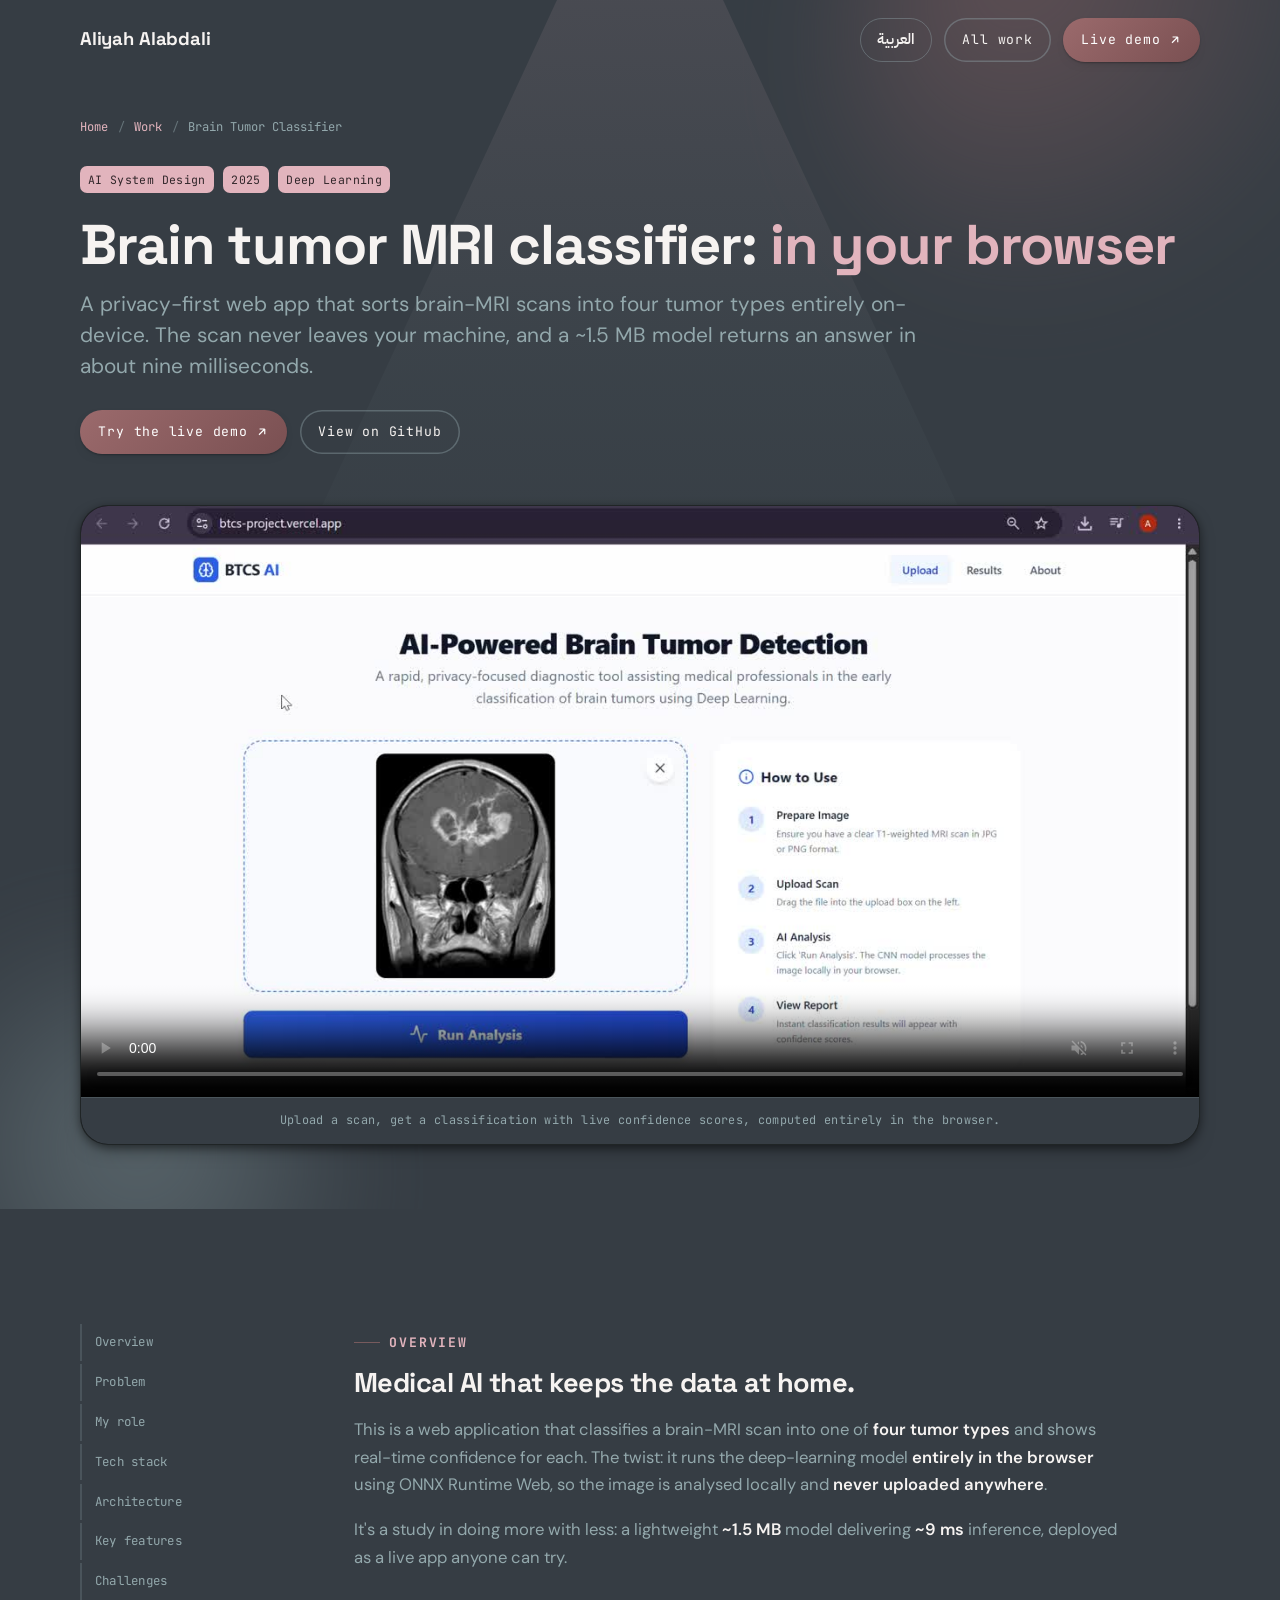
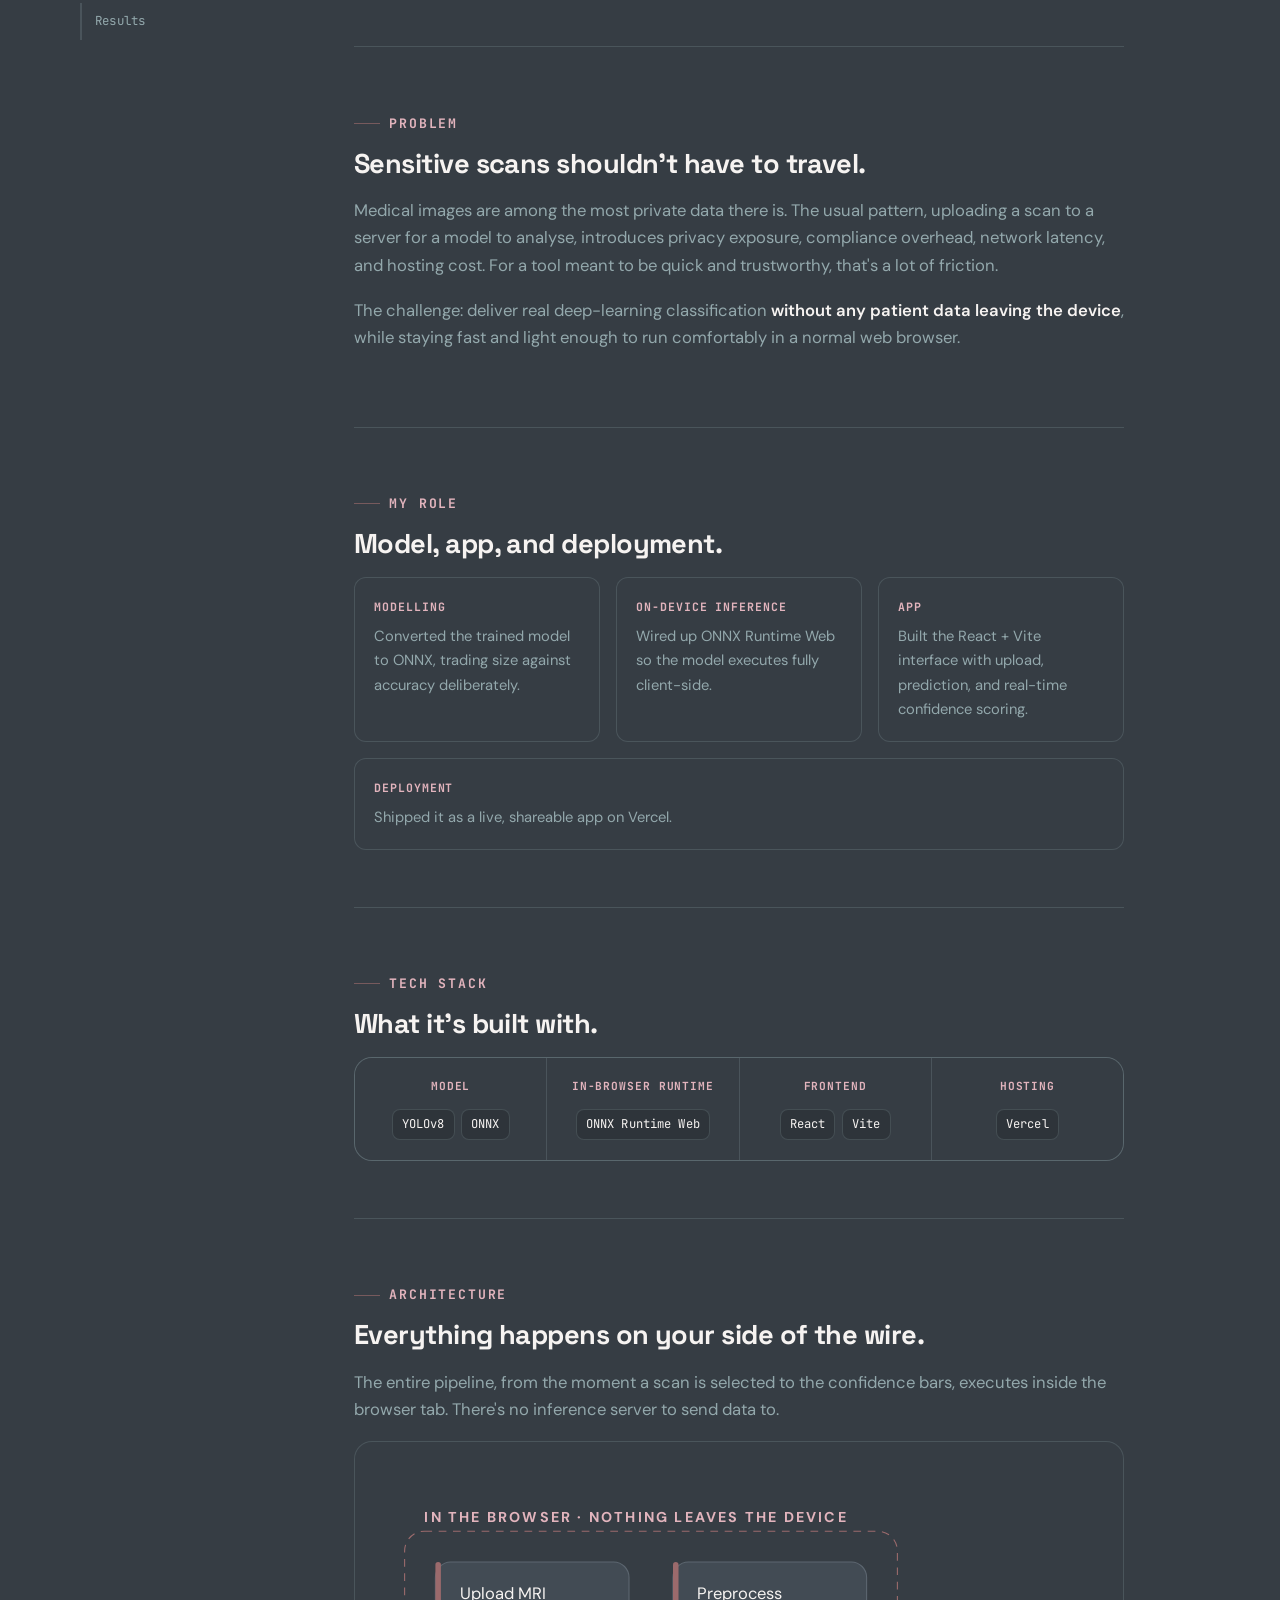
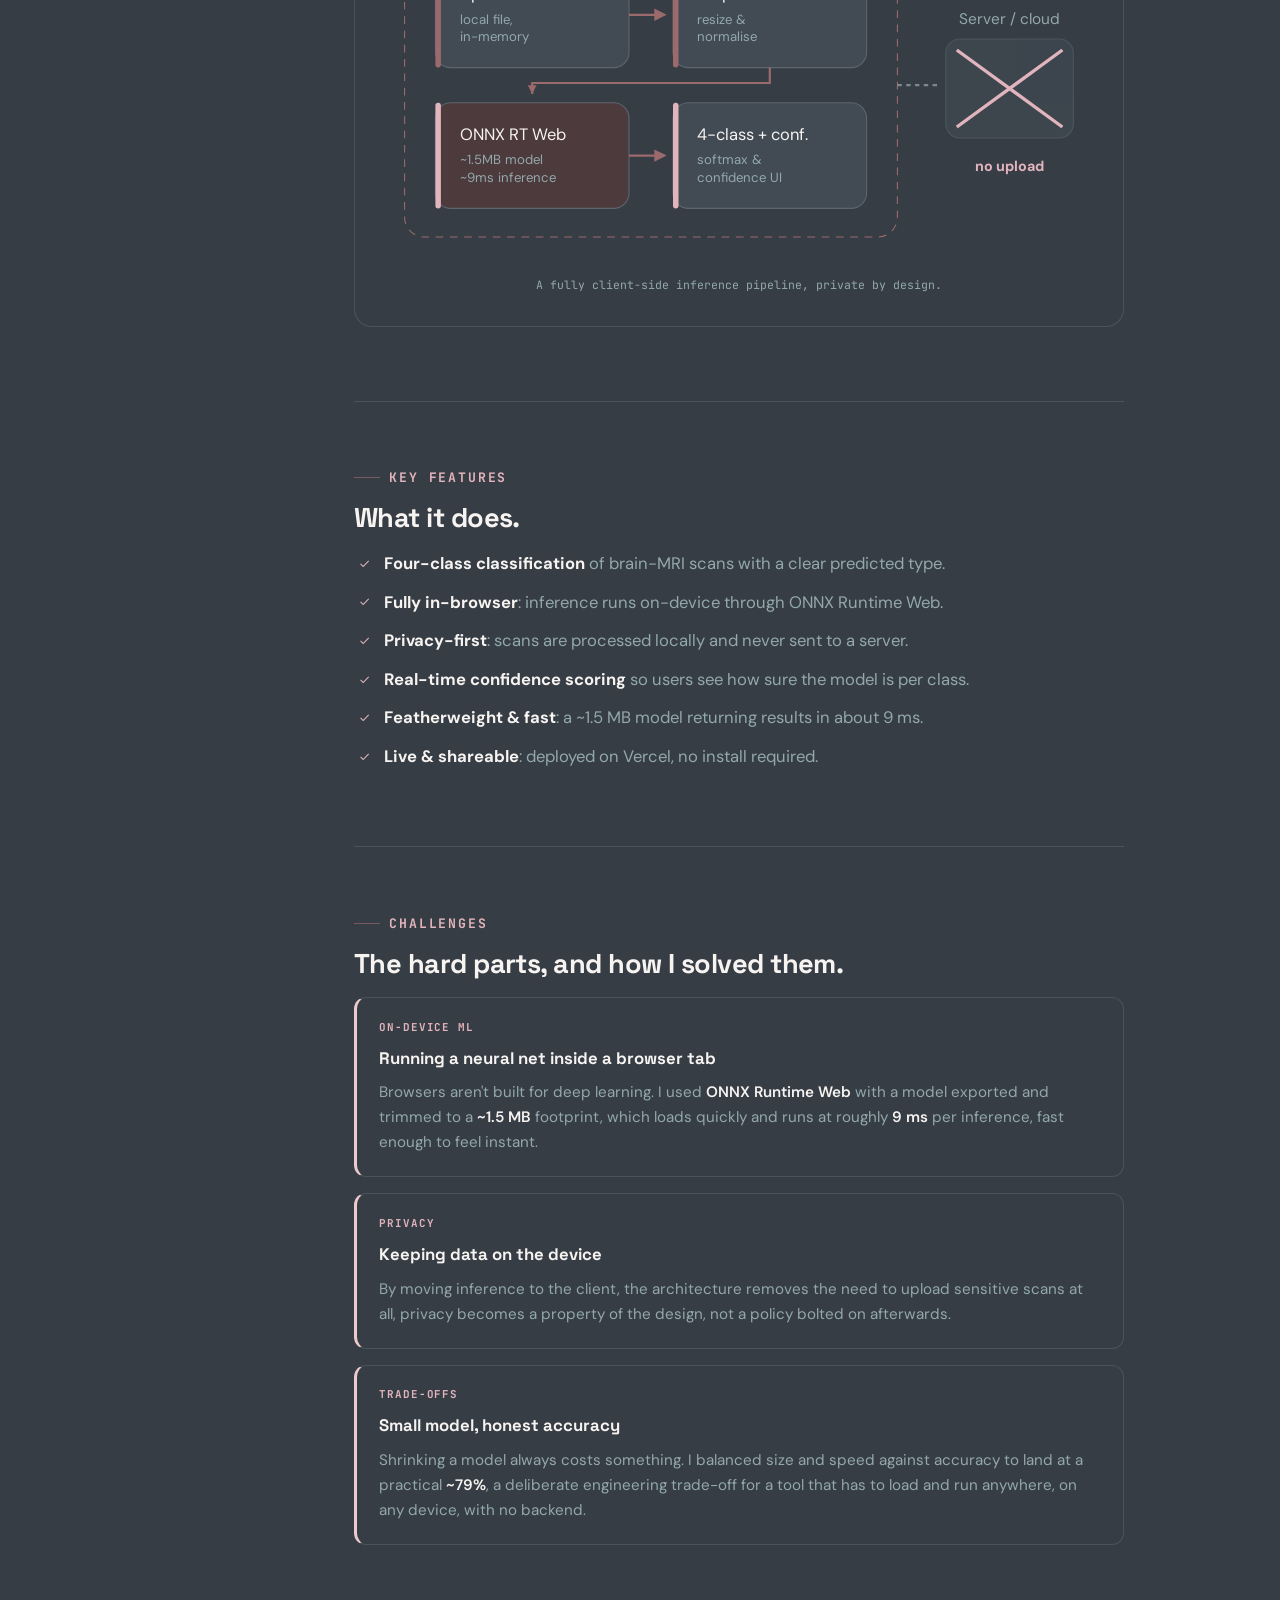
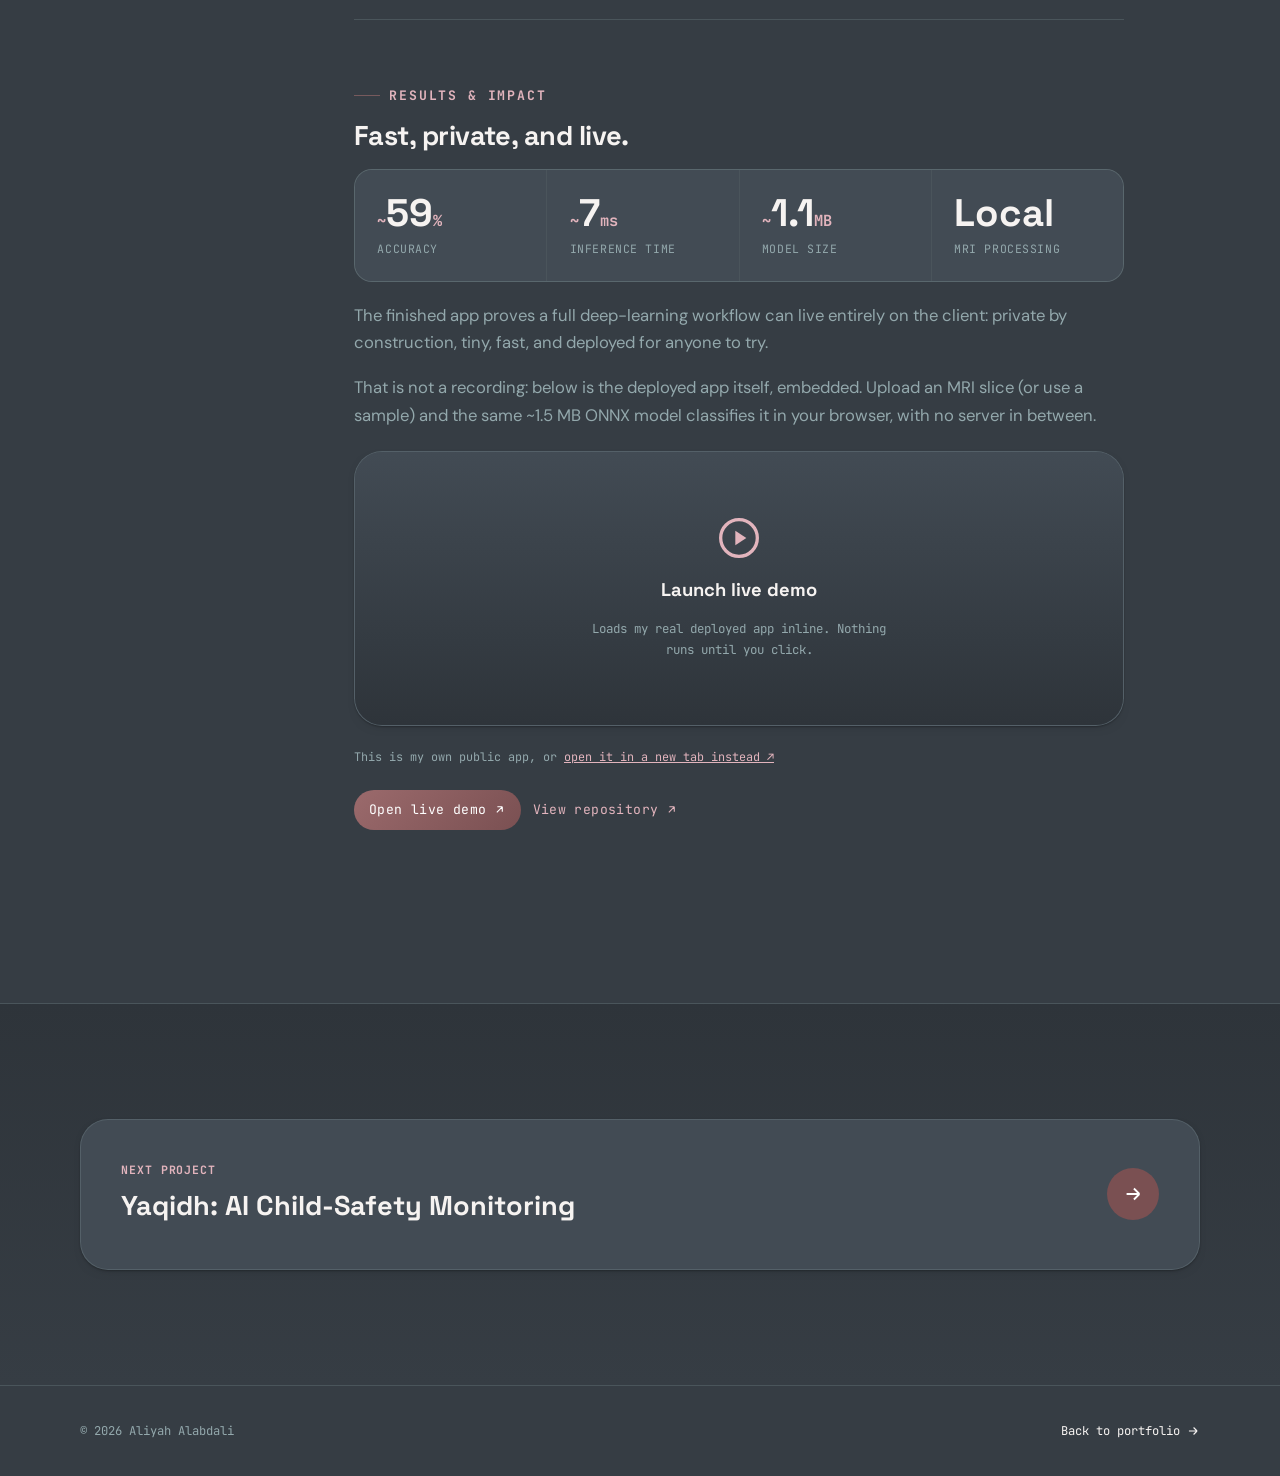
==== commit b359fde8: "feat(portfolio): add Daleel, Arabic version, and sync projects - Add the Daleel RAG assistant with a" ====
--- a/projects/brain-tumor.html
+++ b/projects/brain-tumor.html
@@ -2,6 +2,9 @@
 <html lang="en">
 <head>
 <meta charset="UTF-8">
+<!-- Language: set direction before first paint and hold the page hidden until
+     i18n.js has swapped the text in, so Arabic visitors never see English flash. -->
+<script>(function(){try{var m=/[?&]lang=(en|ar)/.exec(location.search),l=m?m[1]:localStorage.getItem("lang");if(l==="ar"){var r=document.documentElement;r.lang="ar";r.dir="rtl";r.classList.add("i18n-pending");setTimeout(function(){r.classList.remove("i18n-pending")},3000)}}catch(e){}})();</script>
 <meta name="viewport" content="width=device-width, initial-scale=1">
 <title>Brain Tumor MRI Classifier · In-browser AI · Aliyah Alabdali</title>
 <meta name="description" content="A privacy-first web app that classifies brain-MRI scans into four tumor types entirely in the browser via ONNX Runtime Web. ~79% accuracy, ~9ms inference, ~1.5MB model, no patient data leaving the device. Case study by Aliyah Alabdali.">
@@ -15,9 +18,9 @@
 <link rel="icon" href="data:image/svg+xml,%3Csvg xmlns='http://www.w3.org/2000/svg' viewBox='0 0 100 100'%3E%3Crect width='100' height='100' rx='26' fill='%239B6A6C'/%3E%3Ctext x='50' y='68' font-family='Georgia,serif' font-size='54' fill='%23fff' text-anchor='middle'%3EA%3C/text%3E%3C/svg%3E">
 <link rel="preconnect" href="https://fonts.googleapis.com">
 <link rel="preconnect" href="https://fonts.gstatic.com" crossorigin>
-<link href="https://fonts.googleapis.com/css2?family=Anton&family=Space+Grotesk:wght@400;500;600;700;800&family=DM+Sans:wght@400;500;600;700;800&family=JetBrains+Mono:wght@400;500;600;700&display=swap" rel="stylesheet">
-<link rel="stylesheet" href="../assets/css/styles.css">
-<link rel="stylesheet" href="../assets/css/project.css">
+<link href="https://fonts.googleapis.com/css2?family=Anton&family=Space+Grotesk:wght@400;500;600;700;800&family=DM+Sans:wght@400;500;600;700;800&family=JetBrains+Mono:wght@400;500;600;700&family=IBM+Plex+Sans+Arabic:wght@400;500;600;700&family=Cairo:wght@600;700;800;900&display=swap" rel="stylesheet">
+<link rel="stylesheet" href="../assets/css/styles.css?v=5">
+<link rel="stylesheet" href="../assets/css/project.css?v=4">
 <script type="application/ld+json">
 {"@context":"https://schema.org","@type":"CreativeWork","name":"Brain Tumor MRI Classifier","author":{"@type":"Person","name":"Aliyah Alabdali"},"about":["Deep Learning","Medical imaging","On-device inference"],"keywords":"ONNX Runtime Web, React, Vite, brain MRI, in-browser inference"}
 </script>
@@ -32,6 +35,7 @@
       <span class="brand__name"><span>Aliyah</span><span>Alabdali</span></span>
     </a>
     <div class="nav__cta">
+      <button type="button" class="lang-toggle" data-lang-toggle lang="ar">العربية</button>
       <a class="btn btn--ghost" href="../index.html#work">All work</a>
       <a class="btn btn--primary" href="https://btcs-project.vercel.app/" target="_blank" rel="noopener">Live demo
         <svg viewBox="0 0 24 24" fill="none" stroke="currentColor" stroke-width="2" aria-hidden="true"><path d="M7 17L17 7m0 0H8m9 0v9"/></svg></a>
@@ -224,6 +228,8 @@
       <svg viewBox="0 0 24 24" fill="none" stroke="currentColor" stroke-width="2" width="14" height="14" aria-hidden="true"><path d="M5 12h14m0 0l-6-6m6 6l-6 6"/></svg></a>
   </div>
 </footer>
-<script src="../assets/js/main.js" defer></script>
+<script src="../assets/js/i18n-ar.js?v=3" defer></script>
+<script src="../assets/js/i18n.js?v=1" defer></script>
+<script src="../assets/js/main.js?v=5" defer></script>
 </body>
 </html>
--- a/assets/css/styles.css
+++ b/assets/css/styles.css
@@ -37,10 +37,15 @@
   --grad-primary:linear-gradient(135deg,var(--mauve) 0%,var(--mauve-deep) 100%);
 
   /* Type */
-  --f-hero:"Anton","Archivo Black",var(--f-display);
-  --f-display:"Space Grotesk",ui-sans-serif,system-ui,-apple-system,"Segoe UI",sans-serif;
-  --f-body:"DM Sans",ui-sans-serif,system-ui,-apple-system,"Segoe UI",sans-serif;
-  --f-mono:"JetBrains Mono",ui-monospace,"SFMono-Regular",Menlo,Consolas,monospace;
+  /* Each stack names an Arabic face right after its Latin one. Browsers pick a
+     font per character, so in the Arabic version tool names such as PyTorch keep
+     the Latin face and only the Arabic letters fall through to Cairo / IBM Plex
+     Sans Arabic. Google Fonts serves those files per Unicode range, so English
+     pages never download them. */
+  --f-hero:"Anton","Cairo","Archivo Black",var(--f-display);
+  --f-display:"Space Grotesk","Cairo",ui-sans-serif,system-ui,-apple-system,"Segoe UI",sans-serif;
+  --f-body:"DM Sans","IBM Plex Sans Arabic",ui-sans-serif,system-ui,-apple-system,"Segoe UI",sans-serif;
+  --f-mono:"JetBrains Mono","IBM Plex Sans Arabic",ui-monospace,"SFMono-Regular",Menlo,Consolas,monospace;
 
   /* Scale (tightened) */
   --step--1:clamp(.76rem,.735rem + .12vw,.82rem);
@@ -207,6 +212,7 @@
 .hero__stage{position:relative;z-index:1;text-align:center;margin:2rem auto 0;
   display:flex;flex-direction:column;align-items:center;max-width:none}
 .hero__giant{font-family:var(--f-hero);font-weight:400;text-transform:uppercase;
+  display:flex;flex-direction:column;align-items:center;gap:8px;
   line-height:.88;letter-spacing:.005em;color:var(--white);
   font-size:clamp(3rem,13vw,8.5rem)}
 .hero__avatar{position:relative;margin:1.9rem 0 2.3rem;
@@ -316,6 +322,7 @@
 .pstack__item:nth-child(2){--pstack-offset:28px}
 .pstack__item:nth-child(3){--pstack-offset:56px}
 .pstack__item:nth-child(4){--pstack-offset:84px}
+.pstack__item:nth-child(5){--pstack-offset:112px}
 
 /* Top row: number, category + name + blurb. The live/repo button used to sit
    here on the right; it now travels with the case-study link in .pcard__links
@@ -424,7 +431,7 @@
   background:var(--cherry);transform:rotate(45deg)}
 
 /* ----- Education + Certifications -------------------------------------- */
-.edu-grid{display:grid;grid-template-columns:1fr 1fr;gap:clamp(1.6rem,4vw,3rem)}
+.edu-grid{display:grid;grid-template-columns:1fr 1fr;gap:clamp(1.6rem,4vw,3rem);align-items:start}
 .panel{background:var(--surface);border:1px solid var(--line);border-radius:var(--radius);padding:clamp(1.5rem,3vw,2rem);
   box-shadow:var(--shadow-sm)}
 .panel > .eyebrow{margin-bottom:1.4rem}
@@ -442,6 +449,8 @@
 .cert__mark svg{width:17px;height:17px}
 .cert h4{font-family:var(--f-body);font-weight:600;font-size:.98rem;line-height:1.3;color:var(--ink)}
 .cert .issuer{font-family:var(--f-mono);font-size:.74rem;color:var(--ink-2);margin-top:.15rem}
+.cert__link{display:inline-block;margin-top:.5rem;font-family:var(--f-mono);font-size:.74rem;
+  color:var(--pink);text-decoration:underline;text-underline-offset:3px}
 
 /* ----- Contact ---------------------------------------------------------- */
 .contact{position:relative;overflow:hidden;background:var(--cream-2);color:var(--ink)}
@@ -670,19 +679,20 @@
   .pstack__item:nth-child(2){--pstack-offset:12px}
   .pstack__item:nth-child(3){--pstack-offset:24px}
   .pstack__item:nth-child(4){--pstack-offset:36px}
+  .pstack__item:nth-child(5){--pstack-offset:48px}
   /* The section intro and the first card used to come over the fold barely 180px
      apart, so the heading was already being crowded by card 01 as it arrived. This
      is scroll distance, not timing: the cards still track the scroll one to one,
      there is simply more of it to cross before the first one is in range. */
   .pstack-head{margin-bottom:clamp(1.5rem,9.4vh,5.5rem)}
-  /* The clips are not one shape - 960x540, 1280x720, 1280x632, 962x508 - so a single
-     band height left object-fit cropping three of the four. Giving each figure its
-     own source ratio leaves nothing to crop and lets the demo size itself from the
-     card's width. */
+  /* The demos are not one shape - 960x540, 1280x720, 1100x542, 1280x632, 962x508 -
+     so a single band height left object-fit cropping most of them. Giving each figure its own source ratio leaves nothing to crop and lets
+     the demo size itself from the card's width. */
   .pstack__item:nth-child(1){--shot-ar:960/540}
   .pstack__item:nth-child(2){--shot-ar:1280/720}
-  .pstack__item:nth-child(3){--shot-ar:1280/632}
-  .pstack__item:nth-child(4){--shot-ar:962/508}
+  .pstack__item:nth-child(3){--shot-ar:1100/542}
+  .pstack__item:nth-child(4){--shot-ar:1280/632}
+  .pstack__item:nth-child(5){--shot-ar:962/508}
   .pstack__card .pcard__media{height:auto}
   .pstack__card .pcard__shot{height:auto;aspect-ratio:var(--shot-ar,16/9)}
 }
@@ -830,3 +840,82 @@
   .pstack__card{top:auto;height:auto;transform:none!important}
   .hero__avatar-inner,.hero__avatar-ping,.bot-eye,.bot-antenna-tip,.pipe-arrow svg,.ai-msg--typing span{animation:none}
 }
+
+/* ----- Language switch + Arabic (right-to-left) ------------------------- */
+/* i18n.js swaps the text in; until then an Arabic visit stays hidden rather
+   than flashing English (the head script drops this after 3s regardless). */
+html.i18n-pending body{visibility:hidden}
+
+.lang-toggle{display:inline-flex;align-items:center;justify-content:center;
+  height:var(--nav-control,2.6rem);padding:0 1rem;border-radius:100px;
+  border:1.5px solid var(--line-strong);color:var(--ink);background:transparent;
+  font-family:var(--f-body);font-weight:600;font-size:.86rem;line-height:1;white-space:nowrap;
+  transition:border-color .25s,color .25s,background .25s}
+.lang-toggle[lang="ar"]{font-size:.95rem}
+.lang-toggle:hover{border-color:var(--pink);color:var(--pink);background:rgba(226,180,189,.08)}
+.lang-toggle:focus-visible{outline:2px solid var(--pink);outline-offset:2px}
+
+/* Arabic is a joined script: tracking pulls the letters apart, and the uppercase
+   transforms have nothing to act on, so both are switched off wholesale. */
+:root[lang="ar"] body *{letter-spacing:0!important}
+:root[lang="ar"] svg text{letter-spacing:0!important;font-family:var(--f-body)}
+/* Arabic has taller ascenders and deeper descenders than the Latin faces these
+   line heights were tuned for. */
+:root[lang="ar"] body{line-height:1.75}
+:root[lang="ar"] h1,:root[lang="ar"] h2,:root[lang="ar"] h3,:root[lang="ar"] h4{line-height:1.45}
+/* The name is set in Amiri, a classical Naskh: it carries the hero the way the
+   condensed Anton does in English, without shouting. Naskh runs smaller on the
+   body and deeper below the line, hence the larger size and looser leading. */
+:root[lang="ar"] .hero__giant{font-family:"Amiri",var(--f-hero);font-weight:700;
+  font-size:clamp(3.4rem,15vw,9.5rem);line-height:1.35;gap:0}
+:root[lang="ar"] .pcard__title,:root[lang="ar"] .section-title,
+:root[lang="ar"] .case-hero__title{line-height:1.4}
+/* The small mono labels read too small once they fall back to an Arabic face. */
+:root[lang="ar"] .eyebrow,:root[lang="ar"] .pcard__cat,:root[lang="ar"] .pstat .l,
+:root[lang="ar"] .metric .lbl,:root[lang="ar"] .fact .t,:root[lang="ar"] .facts h3,
+:root[lang="ar"] .nav__links a,:root[lang="ar"] .btn,:root[lang="ar"] .btn-live,
+:root[lang="ar"] .challenge .tag,:root[lang="ar"] .next-proj .t,:root[lang="ar"] .case-nav a,
+:root[lang="ar"] .skills__extra-col h4,:root[lang="ar"] .diagram figcaption,
+:root[lang="ar"] .ai-chat__head p,:root[lang="ar"] .chip,:root[lang="ar"] .pipe-app,
+:root[lang="ar"] .badge{font-size:max(.8rem,1em)}
+:root[lang="ar"] .nav__links a{font-size:.92rem}
+/* Diagrams keep their left-to-right flow; only their labels are translated. */
+[dir="rtl"] svg{direction:ltr}
+
+/* Mirror what was laid out for left-to-right. */
+[dir="rtl"] .scroll-progress{left:auto;right:0}
+/* Readouts like "~20%" or "2-3x" are left-to-right expressions; in a right-to-left
+   line the bidi algorithm would reorder their parts into "%20~". */
+[dir="rtl"] .pstat .n,[dir="rtl"] .metric .num{direction:ltr;unicode-bidi:isolate;text-align:right}
+/* Parked off the left edge, the skip link becomes scrollable overflow in a
+   right-to-left page (that side is where it scrolls to), so it hides above. */
+[dir="rtl"] .skip-link{left:auto;right:0;transform:translateY(-120%)}
+[dir="rtl"] .skip-link:focus{transform:none}
+[dir="rtl"] .nav__links a::after{transform-origin:right}
+[dir="rtl"] .skill-card__idx{margin-left:0;margin-right:auto}
+[dir="rtl"] .timeline{margin-left:0;margin-right:.5rem;padding-left:0;padding-right:2.2rem;
+  border-left:0;border-right:1.5px solid var(--line-strong)}
+[dir="rtl"] .tl-item::before{left:auto;right:calc(-2.2rem - .75px);transform:translateX(50%)}
+[dir="rtl"] .tl-item li{padding-left:0;padding-right:1.3rem}
+[dir="rtl"] .tl-item li::before{left:auto;right:0}
+[dir="rtl"] .clink:hover{padding-left:0;padding-right:.6rem}
+[dir="rtl"] .clinks .clink:hover{padding-right:0}
+[dir="rtl"] .clink .go{margin-left:0;margin-right:auto}
+[dir="rtl"] .ai-chat__close{margin-left:0;margin-right:auto}
+[dir="rtl"] .ai-msg--bot{border-bottom-left-radius:14px;border-bottom-right-radius:4px}
+[dir="rtl"] .ai-msg--user{border-bottom-right-radius:14px;border-bottom-left-radius:4px}
+/* Arrows point the way the page reads. The flip sits on the path, so it never
+   fights the hover nudges and animations that transform the svg itself. */
+[dir="rtl"] path[d^="M5 12h14"],[dir="rtl"] path[d^="M7 17L17 7"],
+[dir="rtl"] path[d^="M22 2L11 13"]{transform:scaleX(-1);transform-box:fill-box;transform-origin:center}
+[dir="rtl"] .btn-live:hover svg{transform:translate(-2px,-2px)}
+@media (max-width:820px){
+  [dir="rtl"] .pipe-arrow svg{rotate:-90deg}
+}
+@media (max-width:760px){
+  /* The open menu is a fixed full-screen layer; lift the bar's controls above it
+     so the close button and the language switch stay reachable. */
+  .nav__cta,.brand{position:relative;z-index:95}
+  [dir="rtl"] .nav__menu{transform:translateX(-100%)}
+  [dir="rtl"] .nav.is-open .nav__menu{transform:none}
+}
--- a/assets/css/project.css
+++ b/assets/css/project.css
@@ -119,7 +119,7 @@
   .case-nav a.active{border-color:var(--pink)}
 }
 
-/* ----- Live embed: click-to-load iframe of the real deployed demo ------- */
+/* ----- Live demo panel --------------------------------------------------- */
 .live-embed{position:relative;border-radius:var(--radius-lg);overflow:hidden;
   border:1px solid var(--line);background:var(--surface);box-shadow:var(--shadow-sm);margin:1.4rem 0}
 .live-embed__launch{width:100%;padding:clamp(2.6rem,6vw,4rem) 1.5rem;display:flex;flex-direction:column;
@@ -130,18 +130,16 @@
 .live-embed__launch strong{font-family:var(--f-display);font-size:1.15rem}
 .live-embed__launch span{font-family:var(--f-mono);font-size:.78rem;color:var(--ink-2);max-width:44ch}
 .live-embed iframe{width:100%;height:min(70vh,680px);border:0;display:block;background:#fff}
-/* Desktop-framed variant: the embedded page is rendered at a laptop viewport and scaled
-   down to fit the column, so it reads as the desktop product instead of the mobile
-   breakpoint a narrow iframe would otherwise trigger. JS sets the scale and the height. */
-.live-embed--desktop{background:var(--cream-2)}
-.live-embed--desktop .live-embed__bar{display:flex;align-items:center;gap:.7rem;
-  padding:.55rem .9rem;background:var(--surface);border-bottom:1px solid var(--line)}
-.live-embed--desktop .live-embed__dots{display:inline-flex;gap:.35rem}
-.live-embed--desktop .live-embed__dots i{width:9px;height:9px;border-radius:50%;
-  background:var(--line-strong)}
-.live-embed--desktop .live-embed__url{font-family:var(--f-mono);font-size:.7rem;
-  letter-spacing:.02em;color:var(--ink-2);overflow:hidden;white-space:nowrap;text-overflow:ellipsis}
-.live-embed--desktop .live-embed__viewport{position:relative;overflow:hidden}
-.live-embed--desktop iframe{width:1280px;height:800px;transform-origin:0 0;background:#0b0d10}
+.live-embed--external{background:var(--cream-2)}
 .live-embed__note{font-family:var(--f-mono);font-size:.74rem;color:var(--ink-2);margin-top:.7rem}
 .live-embed__note a{color:var(--pink);text-decoration:underline}
+
+/* ----- Arabic (right-to-left) ------------------------------------------ */
+[dir="rtl"] .case-nav a{border-left:0;border-right:2px solid var(--line)}
+[dir="rtl"] .case-block ul.ticks li{padding-left:0;padding-right:1.9rem}
+[dir="rtl"] .case-block ul.ticks li::before{left:auto;right:0}
+[dir="rtl"] .challenge{border-left:1px solid var(--line);border-right:3px solid var(--cherry)}
+[dir="rtl"] .next-proj a:hover .go{transform:translateX(-5px)}
+@media (max-width:860px){
+  [dir="rtl"] .case-nav a{border:1px solid var(--line)}
+}
